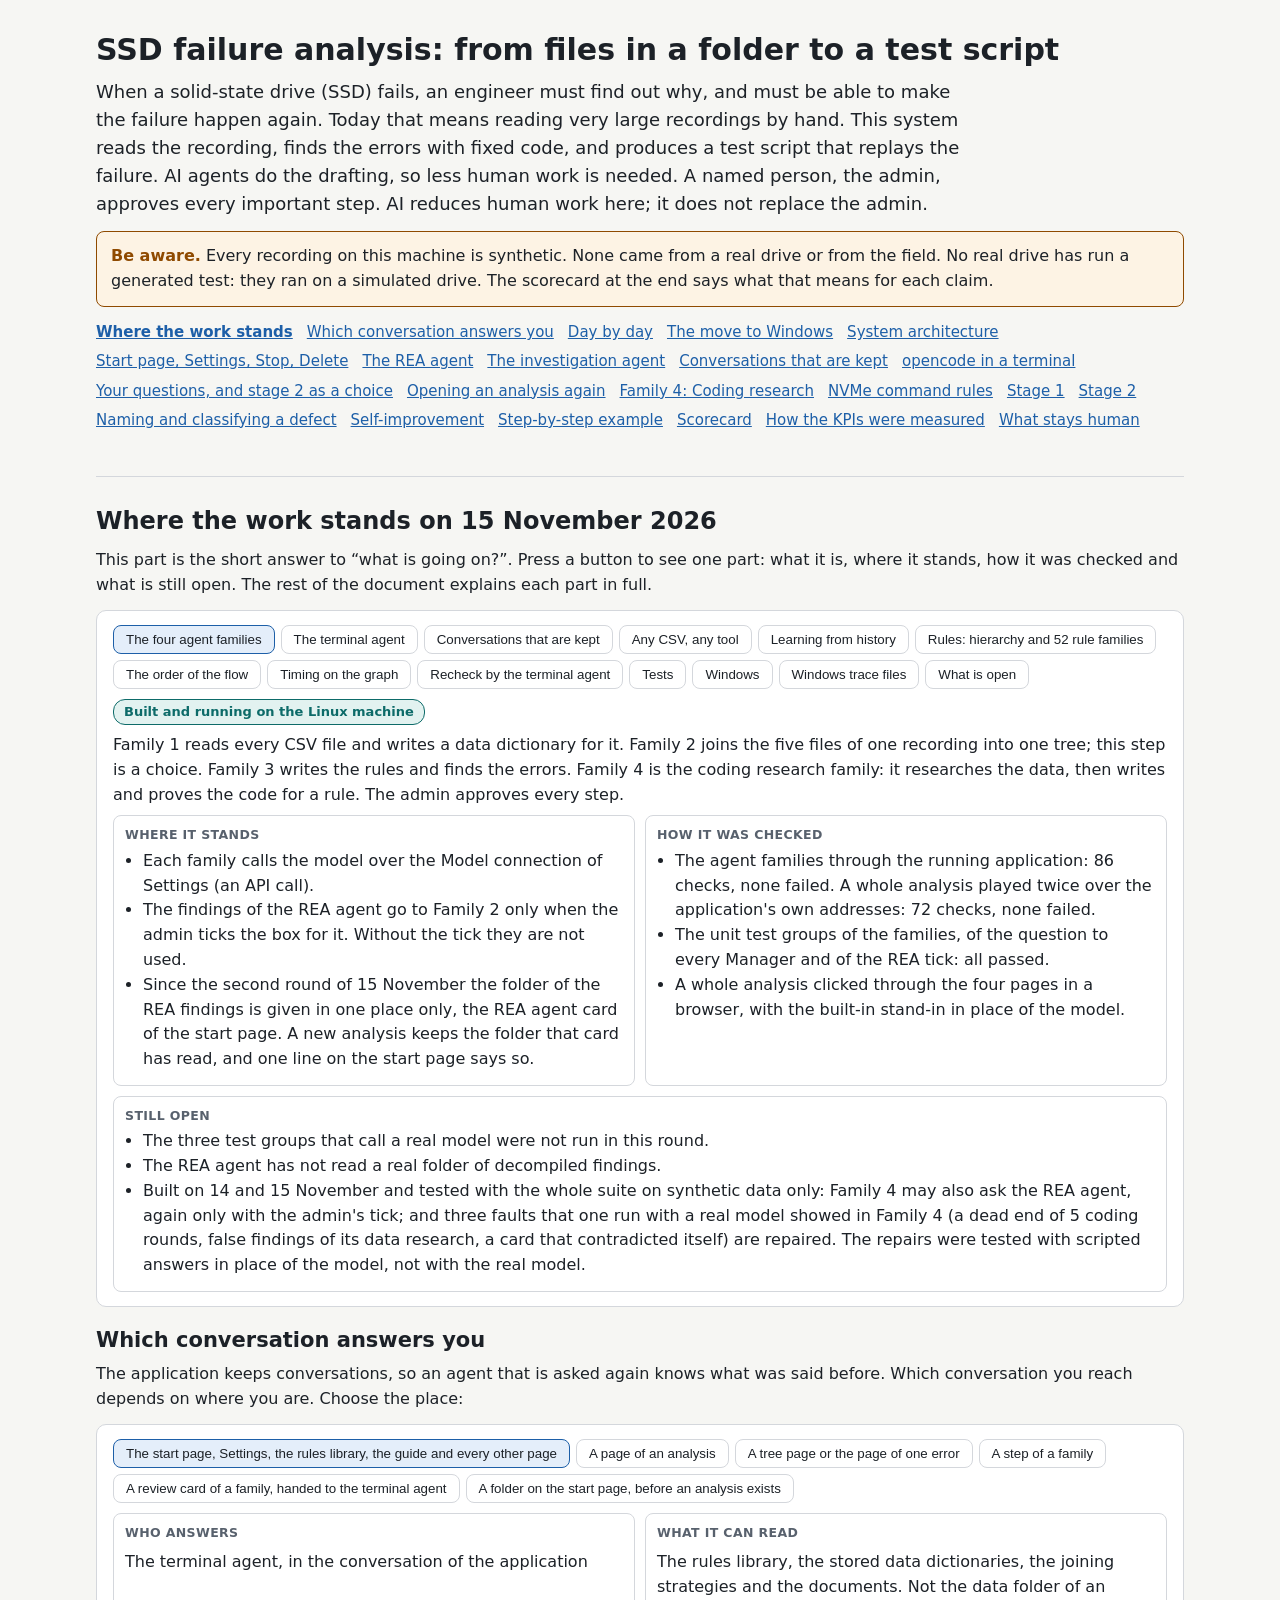
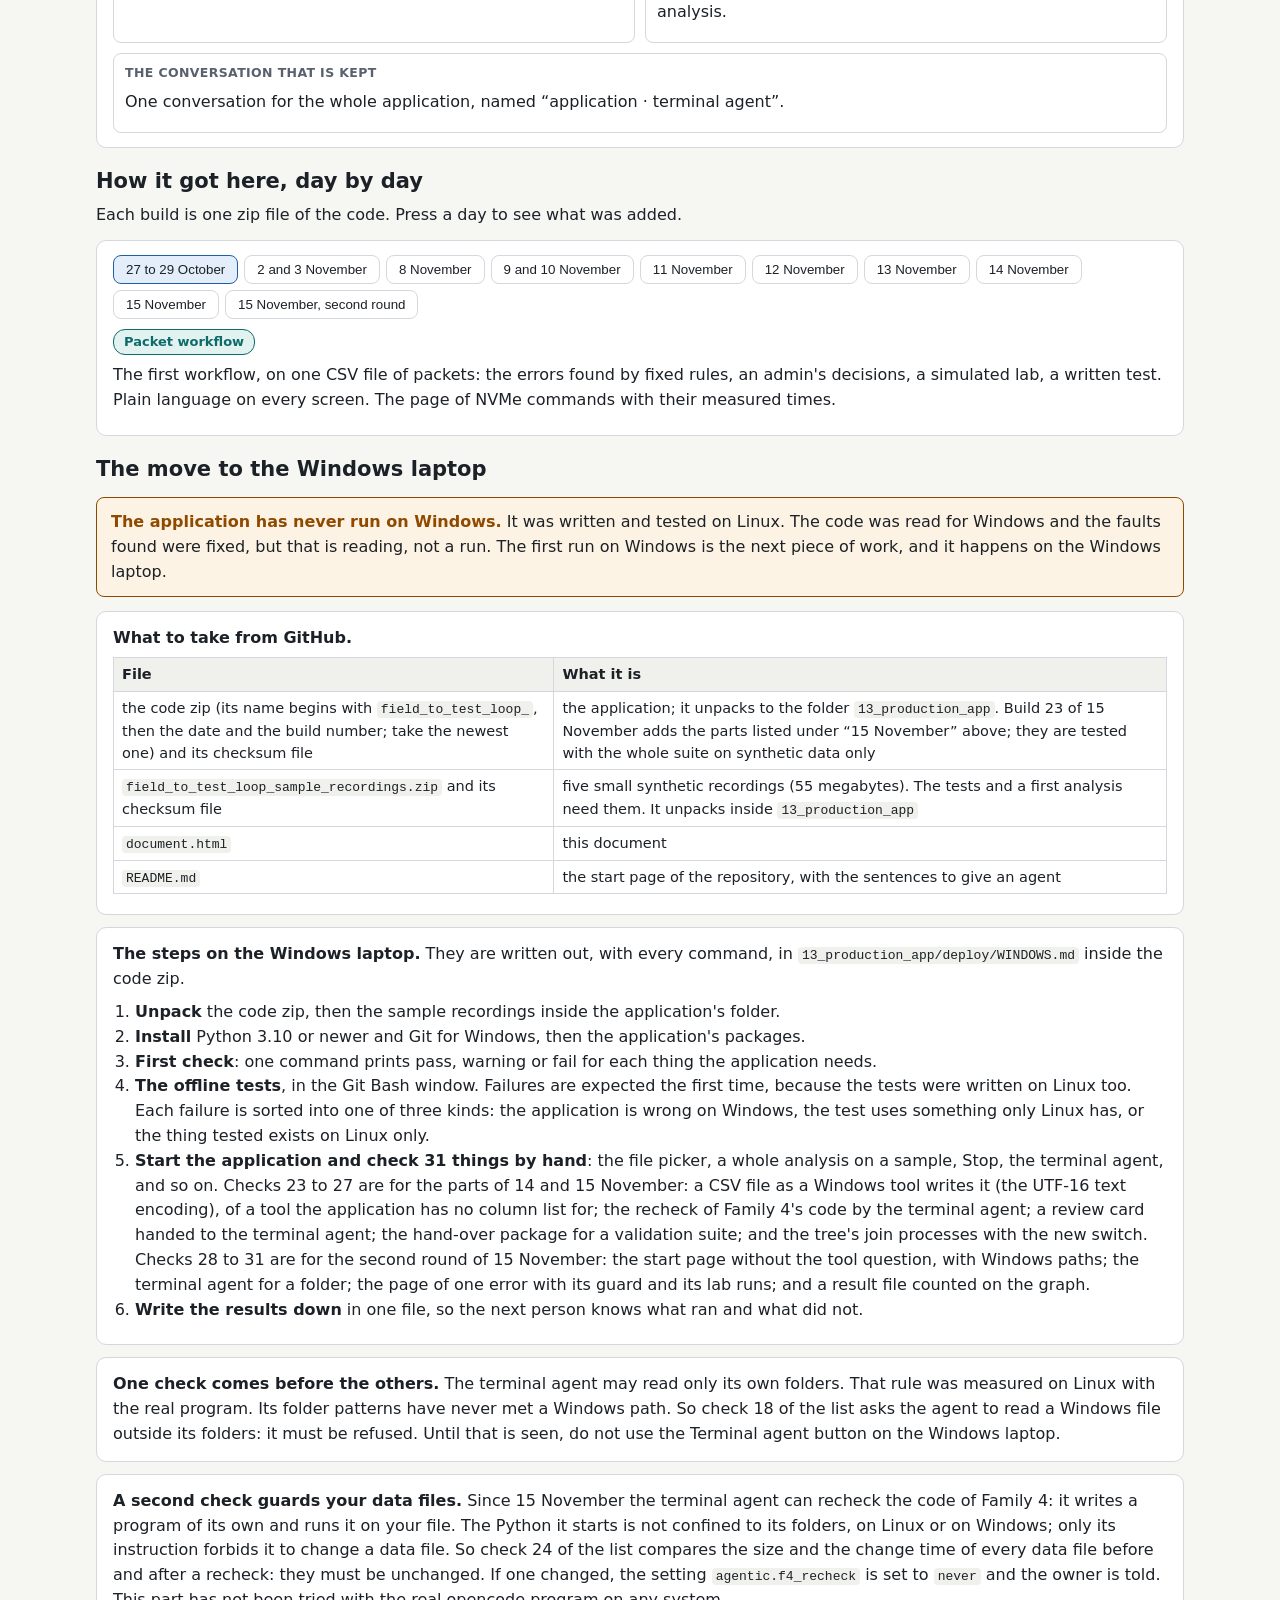
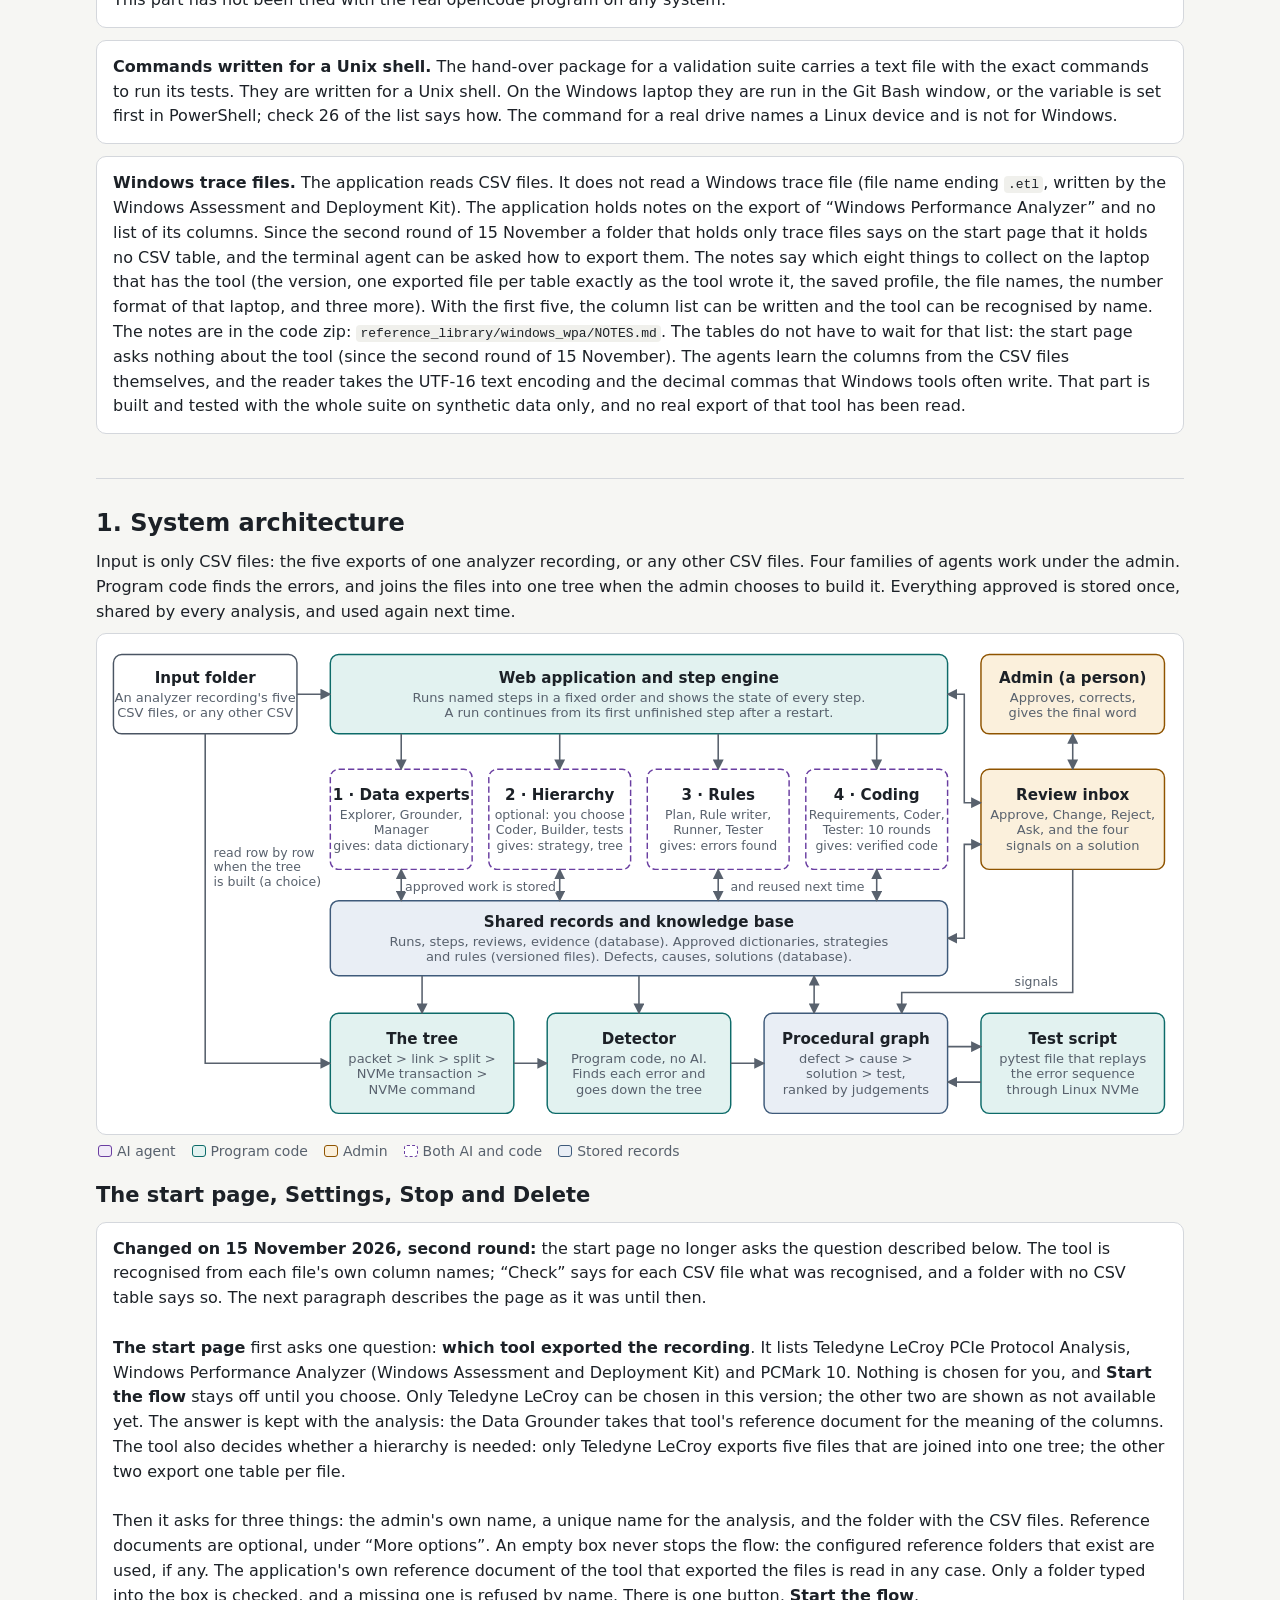
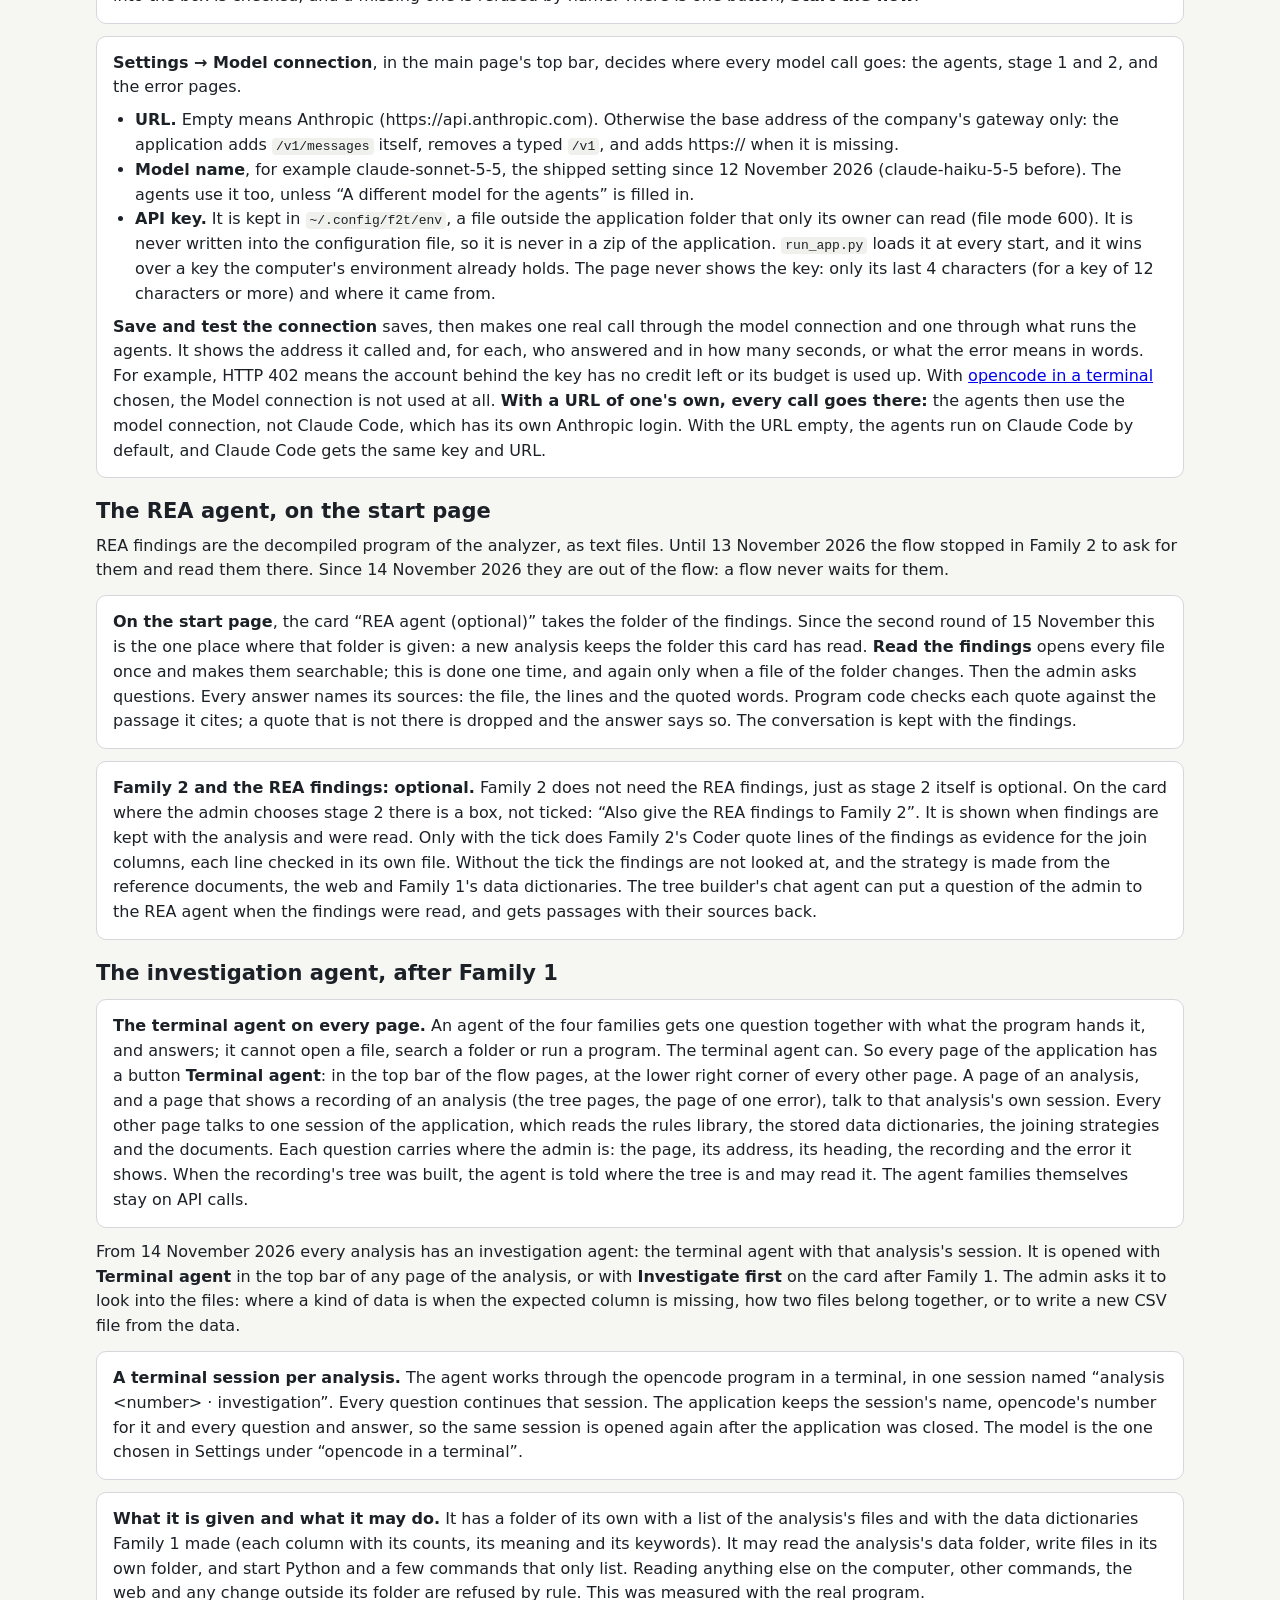
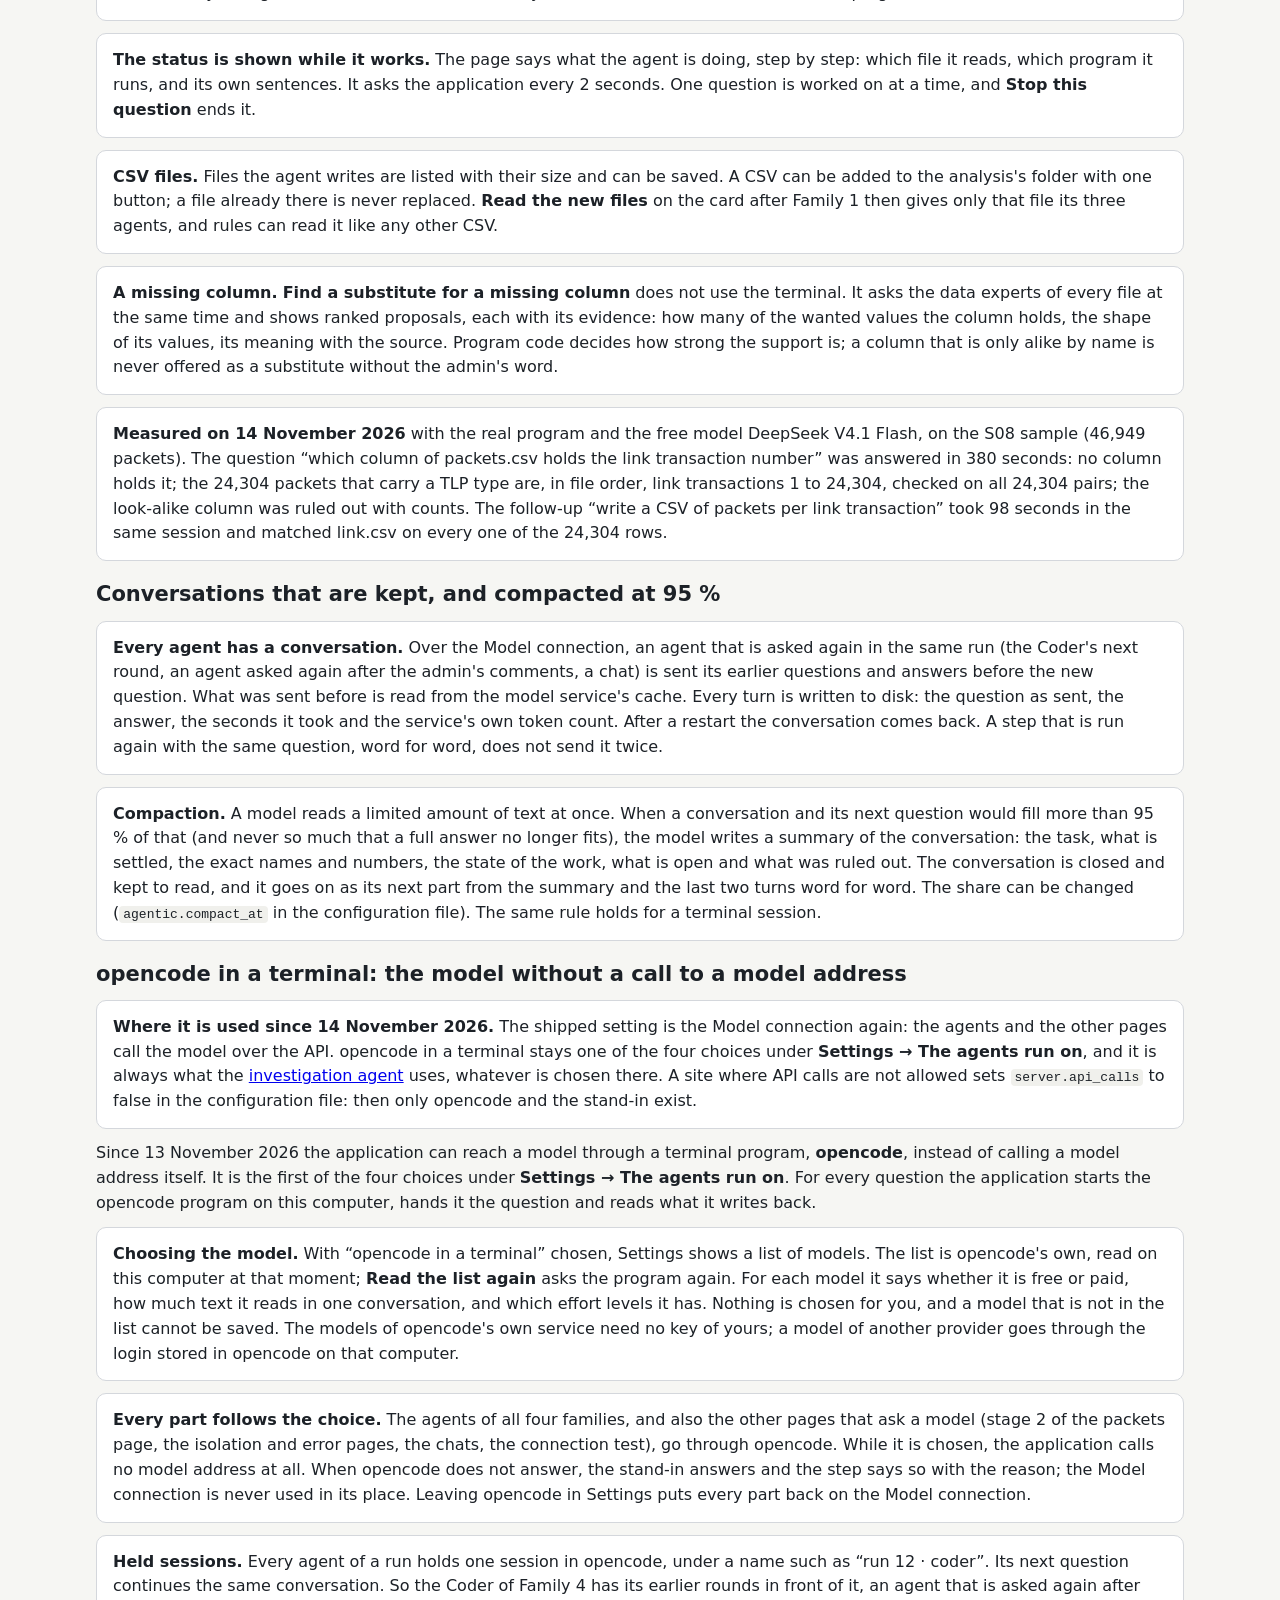
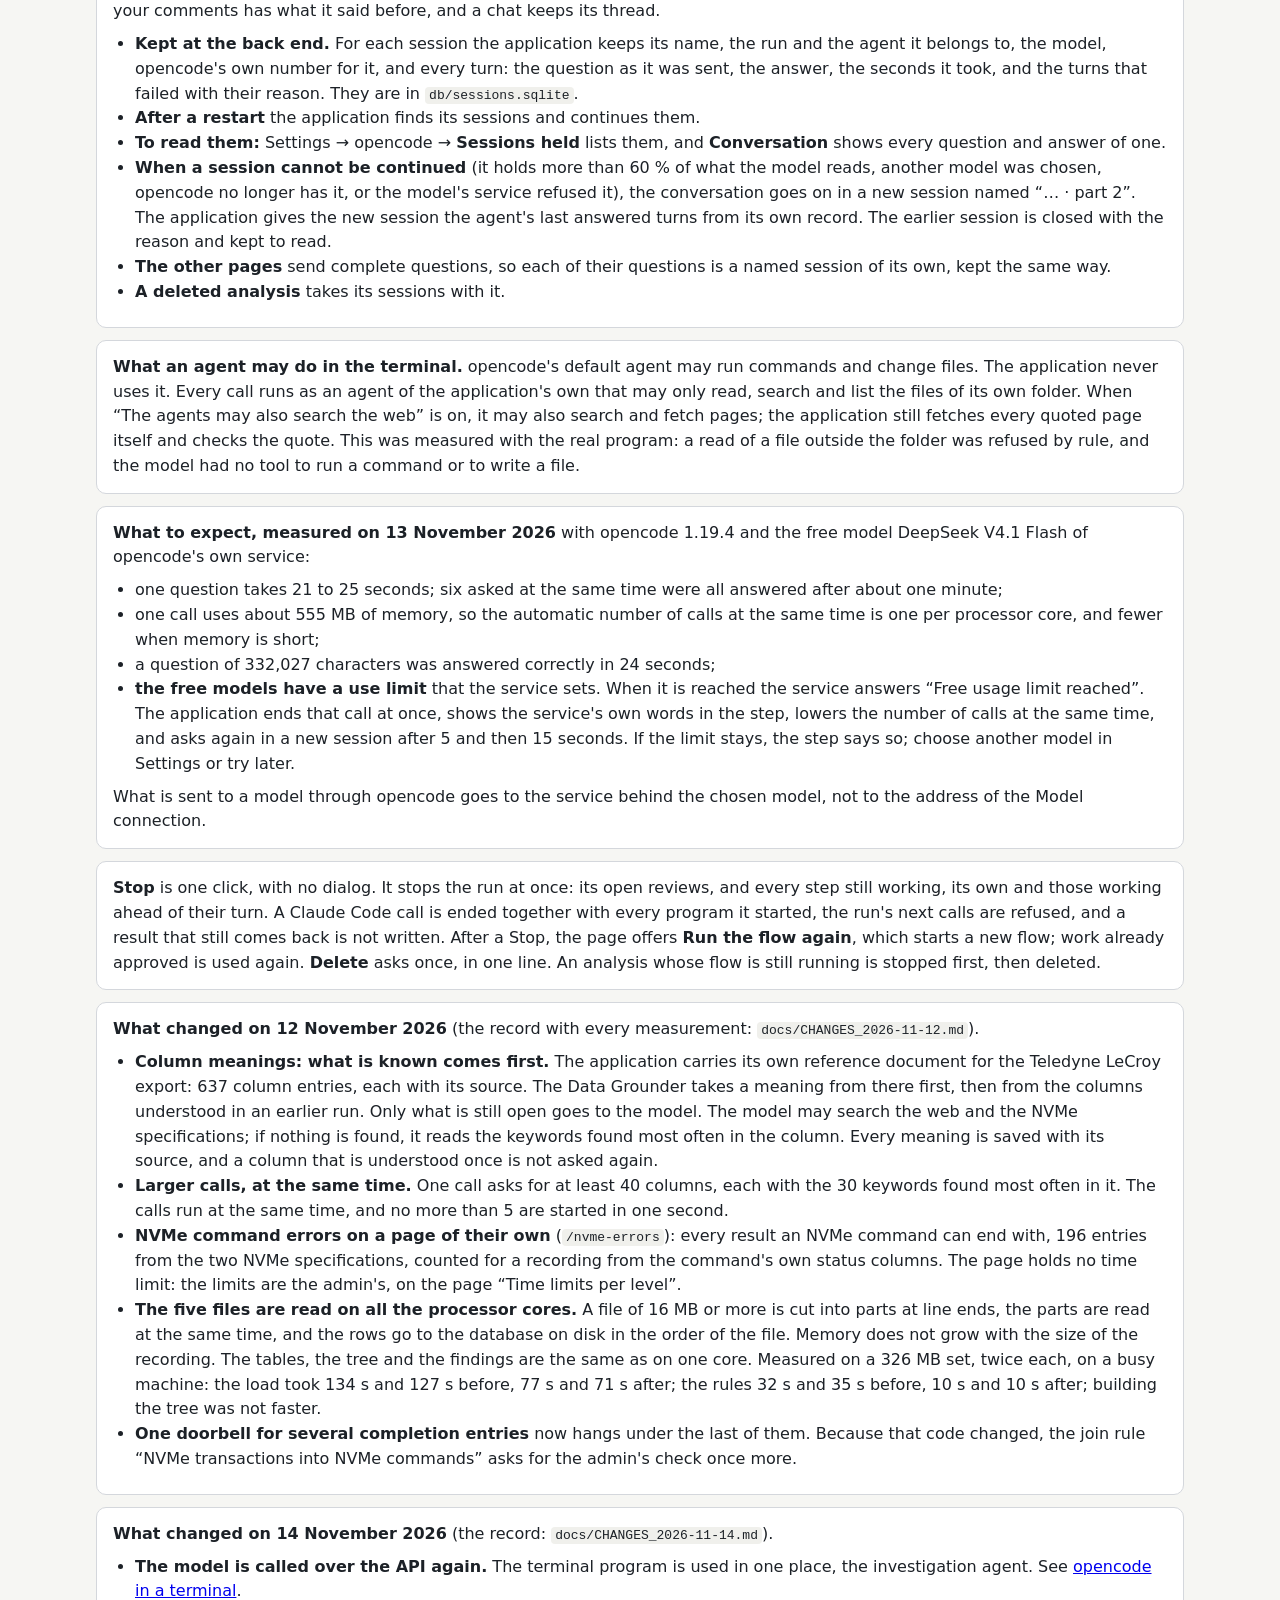
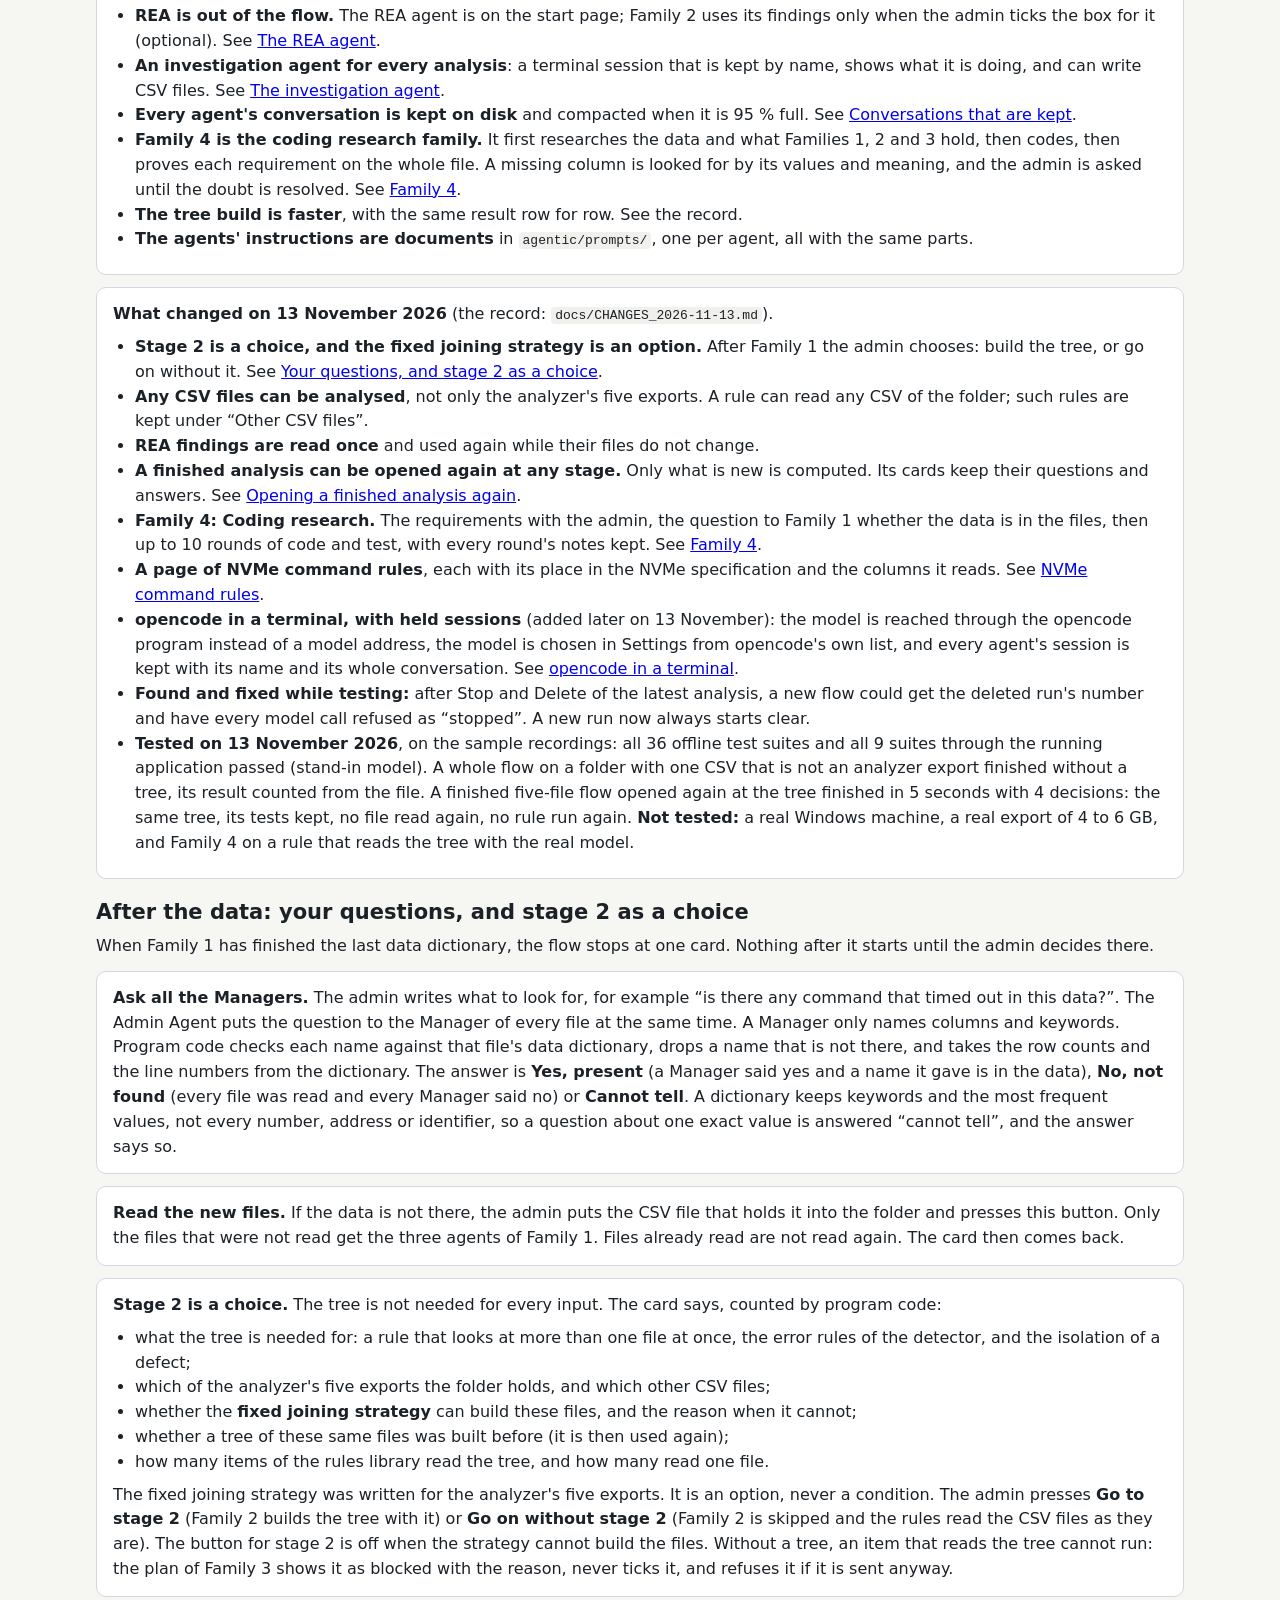
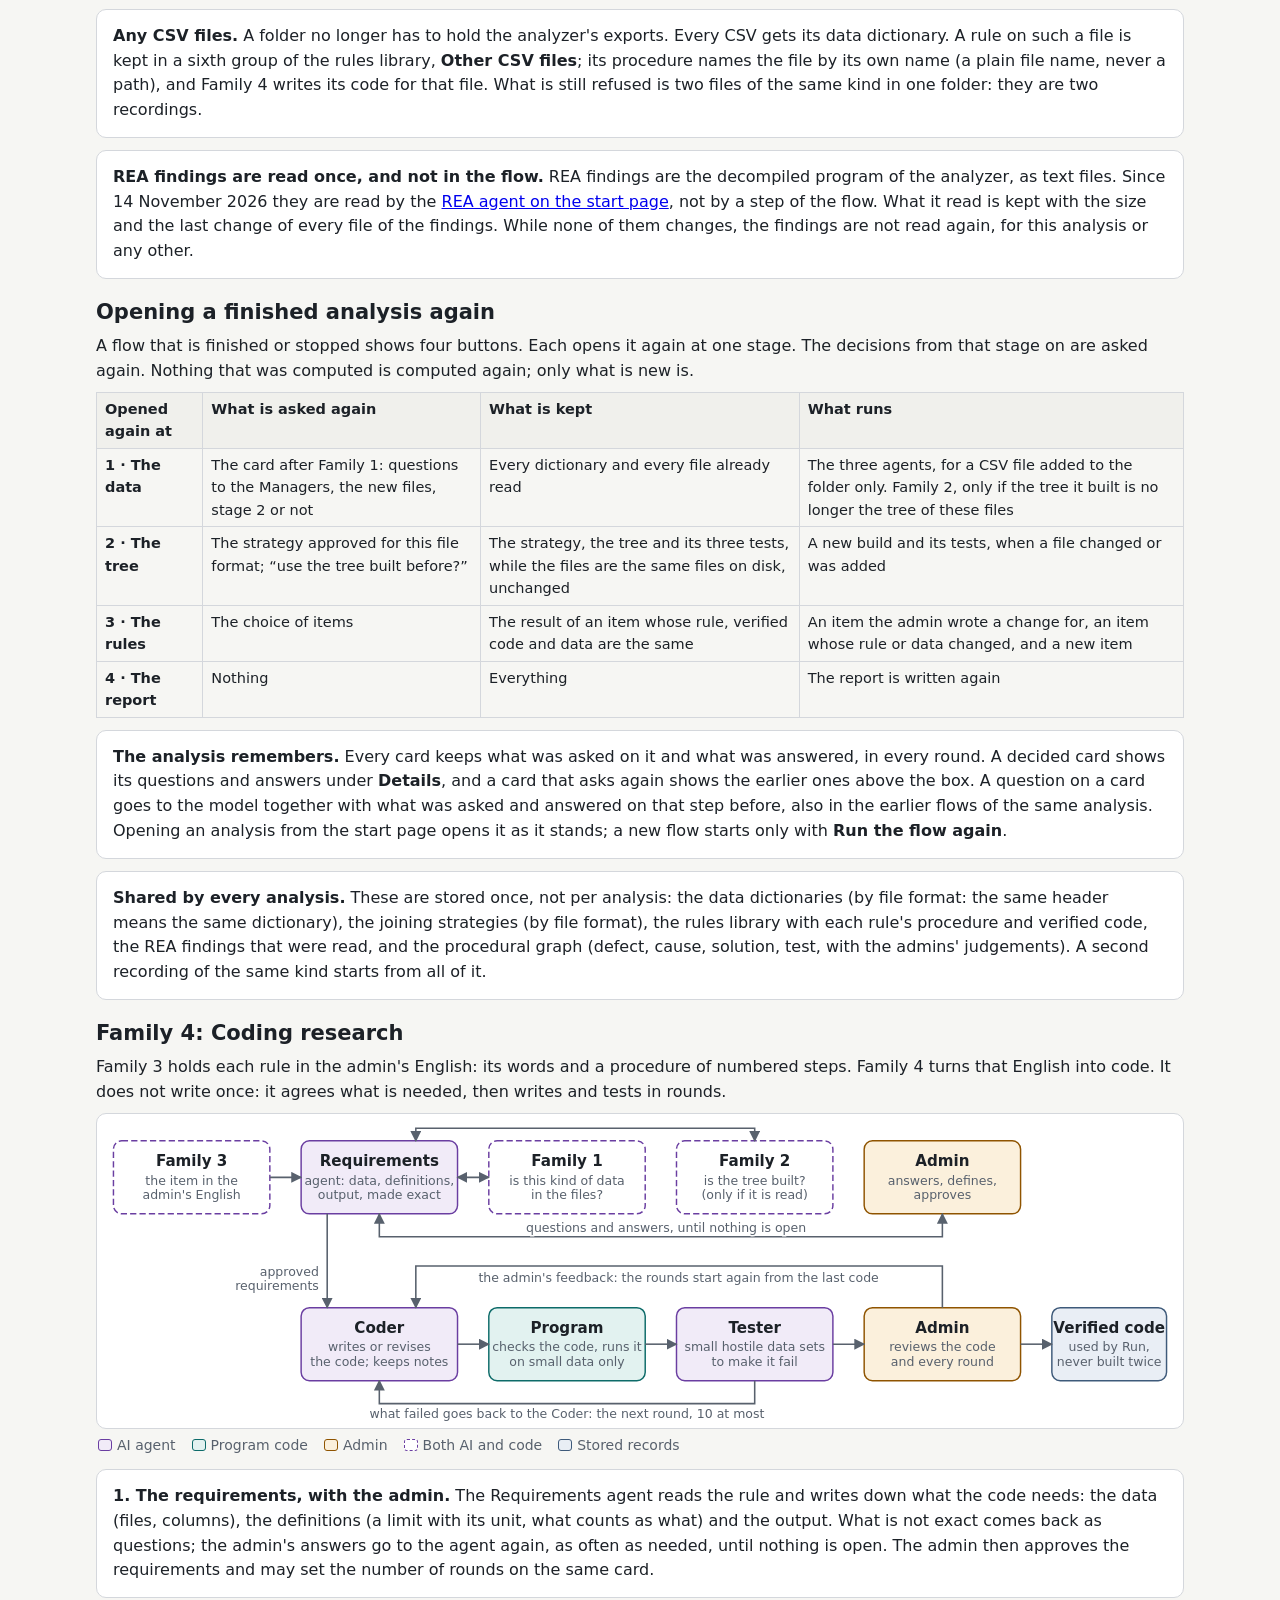
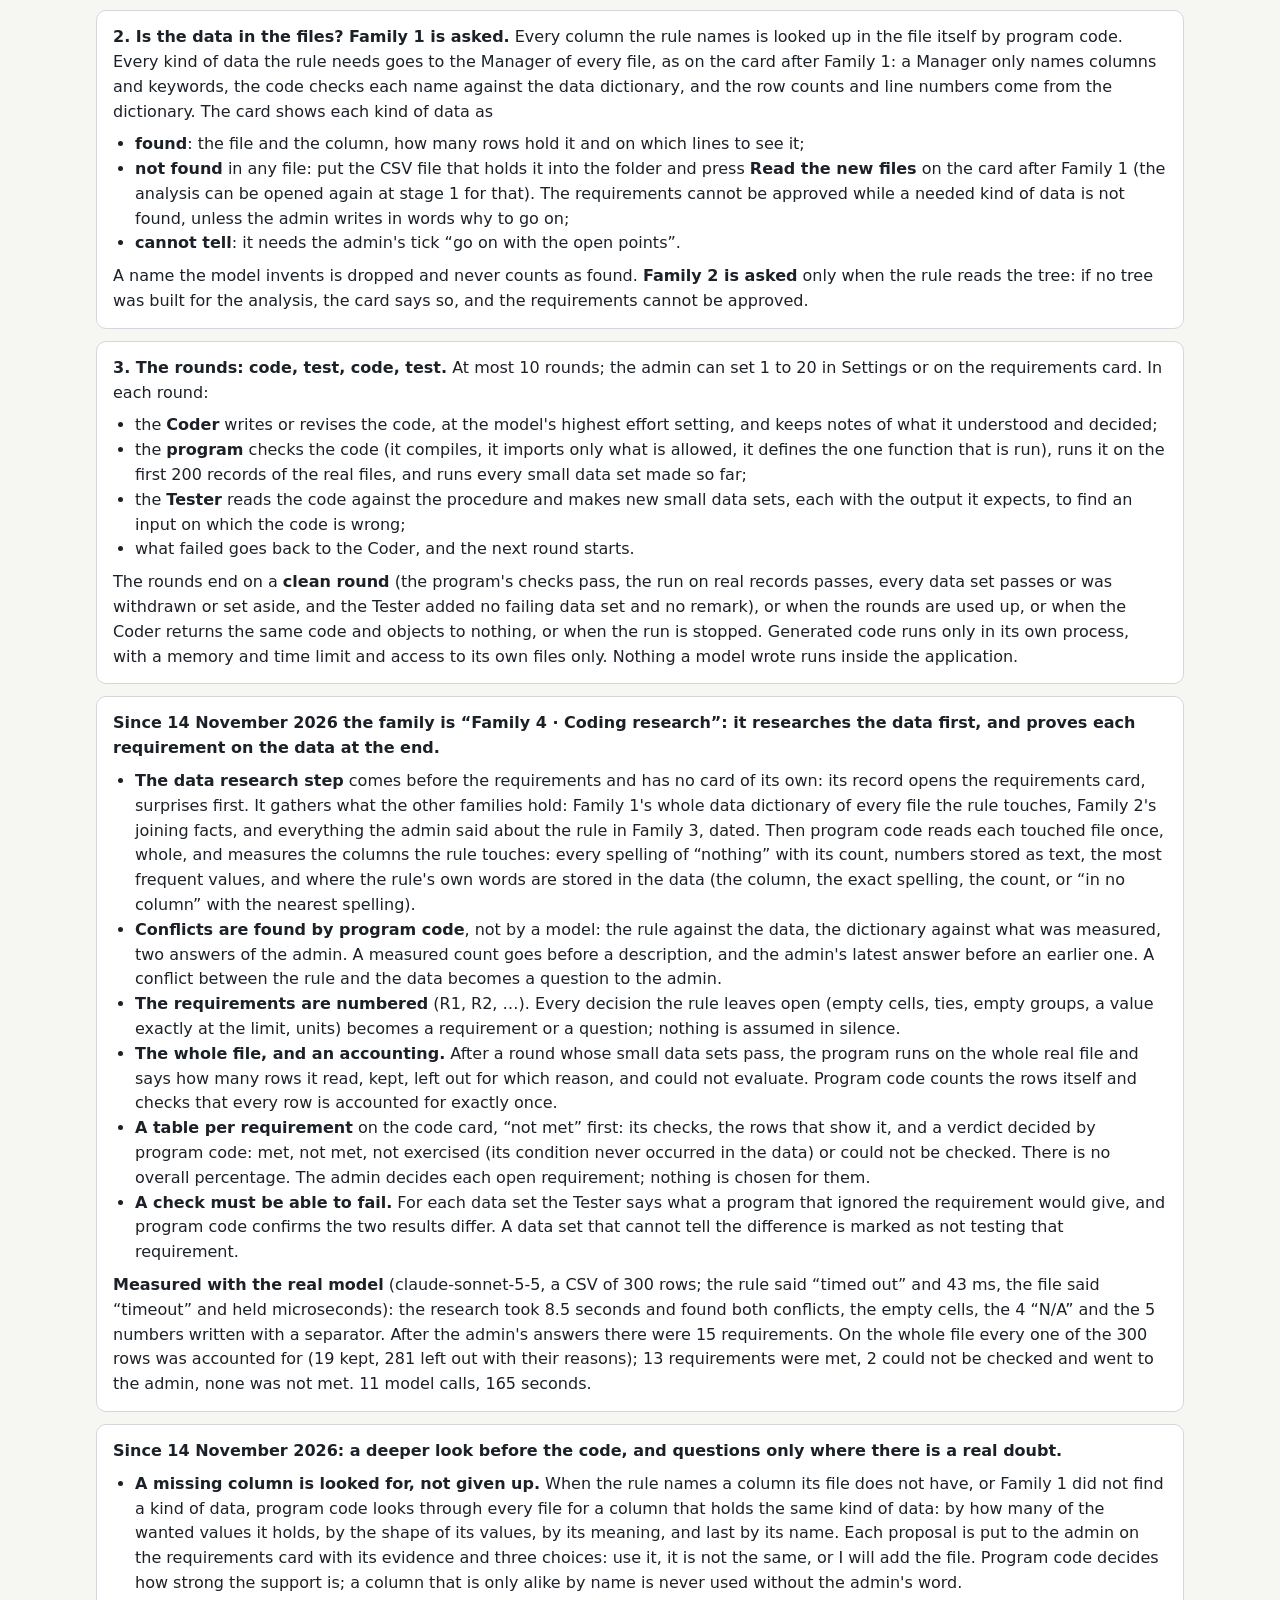
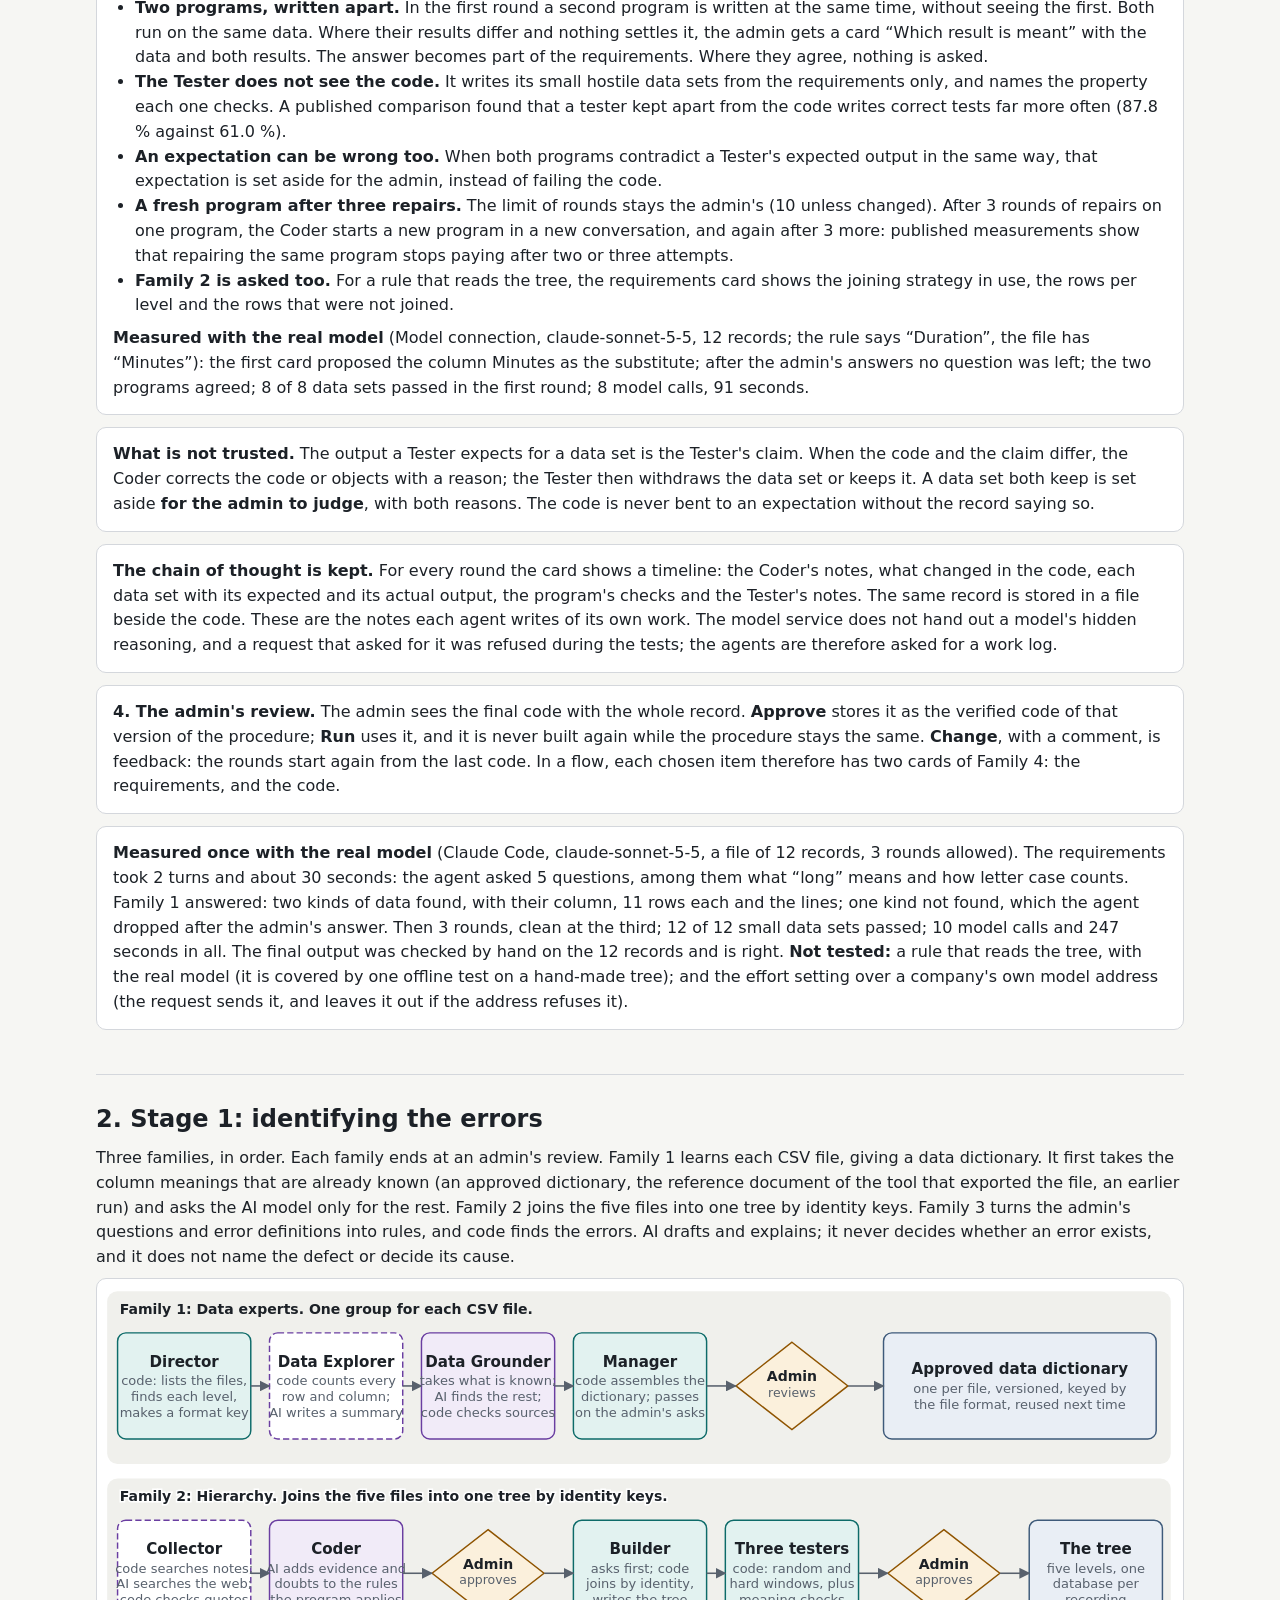
==== document.html @ f4827a70 "Field-to-Test Loop: build 25 code zip, sample recordings, column names and reading pages The applica" ====
<!doctype html>
<html lang="en">
<head>
<meta charset="utf-8">
<meta name="viewport" content="width=device-width, initial-scale=1">
<meta name="color-scheme" content="light dark">
<title>SSD failure analysis: from files to a test script</title>
<style>
:root{--bg:#f6f6f3;--panel:#ffffff;--ink:#1c2127;--muted:#58616d;--line:#d4d7dc;--accent:#1d5fa8;--accent-bg:#e4eefa;--ai:#6a3ea1;--ai-bg:#f1ebf8;--code:#0d6b69;--code-bg:#e2f2f0;--admin:#8f5400;--admin-bg:#fbf0dc;--person:#4a5563;--store:#3e5a7a;--store-bg:#e9eef5;--warn:#8f4a00;--warn-bg:#fdf3e4;--bad:#a12b2b;--ok:#2a7239;--lane:#f0f0ec}
@media (prefers-color-scheme:dark){:root{--bg:#14171b;--panel:#1d2227;--ink:#e8eaed;--muted:#a4adb9;--line:#3a424c;--accent:#7db0ea;--accent-bg:#1e2f44;--ai:#c5a8ea;--ai-bg:#2b2340;--code:#74d3cf;--code-bg:#16302f;--admin:#f0bf70;--admin-bg:#3a2c13;--person:#b7c0cc;--store:#9fb8d6;--store-bg:#22303f;--warn:#f0b878;--warn-bg:#3a2a14;--bad:#f09a9a;--ok:#8fd09c;--lane:#191d22}}
*{box-sizing:border-box}
html{scroll-behavior:smooth}
body{margin:0;background:var(--bg);color:var(--ink);font:16px/1.55 system-ui,-apple-system,"Segoe UI",Roboto,Arial,sans-serif}
.wrap-page{max-width:1120px;margin:0 auto;padding:24px 16px 80px}
h1{font-size:30px;line-height:1.2;margin:8px 0 10px}
h2{font-size:24px;margin:44px 0 8px;border-top:1px solid var(--line);padding-top:26px}
h3{margin:0 0 6px;font-size:21px;line-height:1.3}
p{margin:8px 0}
ul,ol{margin:8px 0;padding-left:22px}
code{font:13px/1.45 ui-monospace,SFMono-Regular,Menlo,Consolas,monospace;background:var(--lane);padding:1px 4px;border-radius:4px;word-break:break-word}
code.wrap{display:block;padding:6px 8px;margin:4px 0}
small{color:var(--muted)}
.lead{font-size:18px;max-width:880px}
nav.toc{display:flex;flex-wrap:wrap;gap:6px 14px;margin:14px 0 4px;font-size:15px}
nav.toc a{color:var(--accent)}
.banner{background:var(--warn-bg);border:1px solid var(--warn);color:var(--ink);border-radius:8px;padding:12px 14px;margin:14px 0}
.banner b:first-child{color:var(--warn)}
.note{background:var(--store-bg);border-left:4px solid var(--store);padding:8px 12px;margin:10px 0;border-radius:0 6px 6px 0}
.note.warn{background:var(--warn-bg);border-left-color:var(--warn)}
.card{background:var(--panel);border:1px solid var(--line);border-radius:10px;padding:14px 16px;margin:12px 0}
.tw{overflow-x:auto;margin:6px 0}
table{border-collapse:collapse;width:100%;font-size:14.5px}
th,td{border:1px solid var(--line);padding:5px 8px;text-align:left;vertical-align:top}
th{background:var(--lane);font-weight:600}
.dwrap{overflow-x:auto;border:1px solid var(--line);border-radius:10px;background:var(--panel);padding:6px}
svg.dia{display:block;width:100%;min-width:720px;height:auto}
svg text{font-family:system-ui,-apple-system,"Segoe UI",Roboto,Arial,sans-serif}
.t{fill:var(--ink);font-size:14.5px;font-weight:650}
.t.sm{font-size:13.5px}
.s{fill:var(--muted);font-size:12.5px}
.s.xs{font-size:12px}
.bx rect,.bx polygon{fill:var(--panel);stroke:var(--line);stroke-width:1.4}
.bx.ai rect{fill:var(--ai-bg);stroke:var(--ai)}
.bx.code rect{fill:var(--code-bg);stroke:var(--code)}
.bx.admin rect,.bx.admin polygon{fill:var(--admin-bg);stroke:var(--admin)}
.bx.mix rect{fill:var(--panel);stroke:var(--ai);stroke-dasharray:6 3}
.bx.store rect{fill:var(--store-bg);stroke:var(--store)}
.bx.person rect{fill:var(--panel);stroke:var(--person)}
.lane rect{fill:var(--lane);stroke:none}
.lbl{paint-order:stroke;stroke:var(--panel);stroke-width:3px}
.lane+.lbl{stroke:var(--lane)}
.ar{fill:none;stroke:var(--muted);stroke-width:1.5}
.mk{fill:var(--muted)}.mkon{fill:var(--accent)}
.st-w rect{fill:var(--panel);stroke:var(--muted)}.st-r rect{fill:var(--accent-bg);stroke:var(--accent)}.st-n rect{fill:var(--admin-bg);stroke:var(--admin)}.st-a rect{fill:var(--code-bg);stroke:var(--code)}
.st-d rect,.st-s rect{fill:var(--panel);stroke:var(--line)}.st-f rect,.st-x rect{fill:var(--panel);stroke:var(--bad)}
.legend{display:flex;flex-wrap:wrap;gap:6px 16px;font-size:14px;margin:6px 2px 0;color:var(--muted)}
.key{display:inline-block;width:14px;height:12px;border-radius:3px;border:1.5px solid;vertical-align:-1px;margin-right:5px}
.k-ai{background:var(--ai-bg);border-color:var(--ai)}.k-code{background:var(--code-bg);border-color:var(--code)}.k-admin{background:var(--admin-bg);border-color:var(--admin)}.k-mix{background:var(--panel);border-color:var(--ai);border-style:dashed}.k-store{background:var(--store-bg);border-color:var(--store)}
#diagram .dia .bx.on rect,#diagram .dia .bx.on polygon{stroke:var(--accent);stroke-width:3.2}
#diagram .dia .bx.off{opacity:.34}
#diagram .dia .ar.off{opacity:.2}
#diagram .dia .ar.on{stroke:var(--accent);stroke-width:2.8;stroke-dasharray:9 7;animation:flow 1.1s linear infinite}
#diagram .dia .lbl.off{opacity:.3}
@keyframes flow{to{stroke-dashoffset:-32}}
.walkgrid{display:grid;grid-template-columns:262px minmax(0,1fr);gap:16px;align-items:start}
.steps{position:sticky;top:8px;max-height:calc(100vh - 18px);overflow:auto;background:var(--panel);border:1px solid var(--line);border-radius:10px;padding:8px}
.steps h4{margin:10px 6px 3px;font-size:12.5px;text-transform:uppercase;letter-spacing:.03em;color:var(--muted)}
.steps ol{list-style:none;margin:0;padding:0}
.steps button{display:block;width:100%;text-align:left;background:none;border:0;color:var(--ink);font:13.5px/1.3 inherit;padding:5px 7px;border-radius:6px;cursor:pointer}
.steps button:hover{background:var(--lane)}
.steps button.cur{background:var(--accent-bg);color:var(--ink);font-weight:650}
.steps button .n{color:var(--muted);display:inline-block;min-width:24px}
.ctl{position:sticky;top:0;z-index:5;background:var(--bg);padding:8px 0 6px;display:flex;flex-wrap:wrap;align-items:center;gap:10px}
.ctl .bar{flex:1 1 150px;height:9px;background:var(--line);border-radius:5px;overflow:hidden;min-width:100px}
.ctl .bar i{display:block;height:100%;background:var(--accent);width:0;transition:width .2s}
.ctl .pos{font-size:14.5px;color:var(--muted);white-space:nowrap}
button.nav{background:var(--panel);border:1.5px solid var(--accent);color:var(--accent);border-radius:8px;padding:8px 18px;font:600 16px inherit;cursor:pointer}
button.nav.pri{background:var(--accent);color:var(--bg)}
button.nav:disabled{opacity:.35;cursor:default}
.badges{display:flex;flex-wrap:wrap;gap:6px;margin:8px 0}
.bdg{display:inline-flex;align-items:center;font-size:13px;font-weight:600;border-radius:12px;padding:2px 10px;border:1.5px solid}
.bdg.ai{background:var(--ai-bg);color:var(--ai);border-color:var(--ai)}
.bdg.code{background:var(--code-bg);color:var(--code);border-color:var(--code)}
.bdg.admin{background:var(--admin-bg);color:var(--admin);border-color:var(--admin)}
.bdg.st{background:var(--panel);color:var(--ink);border-color:var(--line)}
.bdg.st.needs_review{background:var(--admin-bg);border-color:var(--admin);color:var(--admin)}
.bdg.st.approved,.bdg.st.done{background:var(--code-bg);border-color:var(--code);color:var(--code)}
.bdg.st.waiting{border-color:var(--muted)}
.bdg.st.running{background:var(--accent-bg);border-color:var(--accent);color:var(--accent)}
.bdg.pv{background:none;border:1px dashed var(--muted);color:var(--muted);font-weight:500}
.bdg.pv.real{border-style:solid;border-color:var(--ok);color:var(--ok)}
.wn{font-size:13px;color:var(--muted)}
.io{display:grid;grid-template-columns:minmax(0,1fr) minmax(0,2fr);gap:10px;margin:10px 0}
.io>div{background:var(--panel);border:1px solid var(--line);border-radius:8px;padding:9px 11px;min-width:0}
.io h5{margin:0 0 4px;font-size:12.5px;text-transform:uppercase;letter-spacing:.03em;color:var(--muted)}
.gatebox{background:var(--admin-bg);border:1px solid var(--admin);border-radius:8px;padding:9px 11px;margin:10px 0}
.gatebox b{color:var(--admin)}
.gatebox.nowait{background:var(--panel);border-color:var(--line);color:var(--muted)}
.chip{display:inline-block;border:1px solid var(--admin);border-radius:6px;padding:1px 9px;margin:3px 5px 0 0;font-size:13.5px;background:var(--panel)}
.chip.sel{background:var(--admin);color:var(--bg);font-weight:650}
.quote{display:block;border-left:3px solid var(--line);padding:2px 0 2px 10px;margin:5px 0;color:var(--ink)}
.calc{font:14px/1.6 ui-monospace,SFMono-Regular,Menlo,Consolas,monospace;background:var(--lane);border-radius:6px;padding:7px 10px}
pre.code{font:12.5px/1.45 ui-monospace,SFMono-Regular,Menlo,Consolas,monospace;background:var(--lane);border-radius:6px;padding:8px 10px;overflow-x:auto;white-space:pre-wrap;word-break:break-word;margin:6px 0}
.back{margin:10px 0;border:1px solid var(--line);border-radius:8px;overflow:hidden;background:var(--panel)}
.back h5{margin:0;padding:6px 11px;background:var(--lane);font-size:13px}
.back .tw{margin:0}.back table{border:0}.back th{display:none}.back td{border-width:1px 0 0}
.mg{margin:10px 0}
.mg .dwrap{padding:4px}
svg.mini{display:block;width:100%;min-width:640px;height:auto}
.mg .n{fill:var(--panel);stroke:var(--line);stroke-width:1.4}
.mg .n.chg{stroke:var(--accent);stroke-width:3;fill:var(--accent-bg)}
.mg .n.sup{stroke-dasharray:5 4;opacity:.75}
.mg .e{stroke:var(--muted);stroke-width:1.5;fill:none}
.mg .e.chg{stroke:var(--accent);stroke-width:3}
.mgcap{font-size:13px;color:var(--muted);margin:3px 2px}
details.glos{margin-top:14px}
details.glos summary{cursor:pointer;color:var(--accent)}
.io.widec{grid-template-columns:minmax(0,1fr)}
@media (max-width:900px){.walkgrid{grid-template-columns:minmax(0,1fr)}.steps{position:static;max-height:230px}.io{grid-template-columns:1fr}h1{font-size:26px}h2{font-size:22px}}
@media (prefers-reduced-motion:reduce){html{scroll-behavior:auto}#diagram .dia .ar.on{animation:none}.ctl .bar i{transition:none}}

</style>
</head>
<body>
<div class="wrap-page">
<h1>SSD failure analysis: from files in a folder to a test script</h1>
<p class="lead">When a solid-state drive (SSD) fails, an engineer must find out why, and must be able to make the failure happen again. Today that means reading very large recordings by hand. This system reads the recording, finds the errors with fixed code, and produces a test script that replays the failure. AI agents do the drafting, so less human work is needed. A named person, the admin, approves every important step. AI reduces human work here; it does not replace the admin.</p>
<div class="banner"><b>Be aware.</b> Every recording on this machine is synthetic. None came from a real drive or from the field. No real drive has run a generated test: they ran on a simulated drive. The scorecard at the end says what that means for each claim.</div>
<nav class="toc"><a href="#now"><b>Where the work stands</b></a><a href="#sessions">Which conversation answers you</a><a href="#days">Day by day</a><a href="#move">The move to Windows</a><a href="#arch">System architecture</a><a href="#settings">Start page, Settings, Stop, Delete</a><a href="#rea">The REA agent</a><a href="#investigate">The investigation agent</a><a href="#kept">Conversations that are kept</a><a href="#terminal">opencode in a terminal</a><a href="#choice">Your questions, and stage 2 as a choice</a><a href="#again">Opening an analysis again</a><a href="#f4">Family 4: Coding research</a><a href="#nvmerules">NVMe command rules</a><a href="#s1">Stage 1</a><a href="#s2">Stage 2</a><a href="#naming">Naming and classifying a defect</a><a href="#loop">Self-improvement</a><a href="#walk">Step-by-step example</a><a href="#score">Scorecard</a><a href="#kpihow">How the KPIs were measured</a><a href="#human">What stays human</a></nav>

<h2 id="now">Where the work stands on 15 November 2026</h2>
<p>This part is the short answer to &ldquo;what is going on?&rdquo;. Press a button to see one part: what it is, where it stands, how it was checked and what is still open. The rest of the document explains each part in full.</p>
<div class="card">
<div class="tabs" id="nowtabs" role="tablist" aria-label="Parts of the work"></div>
<div id="nowpanel" aria-live="polite"></div>
</div>

<h3 id="sessions" style="margin-top:20px">Which conversation answers you</h3>
<p>The application keeps conversations, so an agent that is asked again knows what was said before. Which conversation you reach depends on where you are. Choose the place:</p>
<div class="card">
<div class="tabs" id="sestabs" role="tablist" aria-label="Where you are in the application"></div>
<div id="sespanel" aria-live="polite"></div>
</div>

<h3 id="days" style="margin-top:20px">How it got here, day by day</h3>
<p>Each build is one zip file of the code. Press a day to see what was added.</p>
<div class="card">
<div class="tabs" id="daytabs" role="tablist" aria-label="Days of the work"></div>
<div id="daypanel" aria-live="polite"></div>
</div>

<h3 id="move" style="margin-top:20px">The move to the Windows laptop</h3>
<div class="banner"><b>The application has never run on Windows.</b> It was written and tested on Linux. The code was read for Windows and the faults found were fixed, but that is reading, not a run. The first run on Windows is the next piece of work, and it happens on the Windows laptop.</div>
<div class="card"><b>What to take from GitHub.</b>
<div class="tw"><table><tr><th>File</th><th>What it is</th></tr>
<tr><td>the code zip (its name begins with <code>field_to_test_loop_</code>, then the date and the build number; take the newest one) and its checksum file</td><td>the application; it unpacks to the folder <code>13_production_app</code>. Build 23 of 15 November adds the parts listed under &ldquo;15 November&rdquo; above; they are tested with the whole suite on synthetic data only</td></tr>
<tr><td><code>field_to_test_loop_sample_recordings.zip</code> and its checksum file</td><td>five small synthetic recordings (55 megabytes). The tests and a first analysis need them. It unpacks inside <code>13_production_app</code></td></tr>
<tr><td><code>document.html</code></td><td>this document</td></tr>
<tr><td><code>README.md</code></td><td>the start page of the repository, with the sentences to give an agent</td></tr></table></div></div>
<div class="card"><b>The steps on the Windows laptop.</b> They are written out, with every command, in <code>13_production_app/deploy/WINDOWS.md</code> inside the code zip.
<ol>
<li><b>Unpack</b> the code zip, then the sample recordings inside the application's folder.</li>
<li><b>Install</b> Python 3.10 or newer and Git for Windows, then the application's packages.</li>
<li><b>First check</b>: one command prints pass, warning or fail for each thing the application needs.</li>
<li><b>The offline tests</b>, in the Git Bash window. Failures are expected the first time, because the tests were written on Linux too. Each failure is sorted into one of three kinds: the application is wrong on Windows, the test uses something only Linux has, or the thing tested exists on Linux only.</li>
<li><b>Start the application and check 31 things by hand</b>: the file picker, a whole analysis on a sample, Stop, the terminal agent, and so on. Checks 23 to 27 are for the parts of 14 and 15 November: a CSV file as a Windows tool writes it (the UTF-16 text encoding), of a tool the application has no column list for; the recheck of Family 4's code by the terminal agent; a review card handed to the terminal agent; the hand-over package for a validation suite; and the tree's join processes with the new switch. Checks 28 to 31 are for the second round of 15 November: the start page without the tool question, with Windows paths; the terminal agent for a folder; the page of one error with its guard and its lab runs; and a result file counted on the graph.</li>
<li><b>Write the results down</b> in one file, so the next person knows what ran and what did not.</li>
</ol></div>
<div class="card"><b>One check comes before the others.</b> The terminal agent may read only its own folders. That rule was measured on Linux with the real program. Its folder patterns have never met a Windows path. So check 18 of the list asks the agent to read a Windows file outside its folders: it must be refused. Until that is seen, do not use the Terminal agent button on the Windows laptop.</div>
<div class="card"><b>A second check guards your data files.</b> Since 15 November the terminal agent can recheck the code of Family 4: it writes a program of its own and runs it on your file. The Python it starts is not confined to its folders, on Linux or on Windows; only its instruction forbids it to change a data file. So check 24 of the list compares the size and the change time of every data file before and after a recheck: they must be unchanged. If one changed, the setting <code>agentic.f4_recheck</code> is set to <code>never</code> and the owner is told. This part has not been tried with the real opencode program on any system.</div>
<div class="card"><b>Commands written for a Unix shell.</b> The hand-over package for a validation suite carries a text file with the exact commands to run its tests. They are written for a Unix shell. On the Windows laptop they are run in the Git Bash window, or the variable is set first in PowerShell; check 26 of the list says how. The command for a real drive names a Linux device and is not for Windows.</div>
<div class="card"><b>Windows trace files.</b> The application reads CSV files. It does not read a Windows trace file (file name ending <code>.etl</code>, written by the Windows Assessment and Deployment Kit). The application holds notes on the export of &ldquo;Windows Performance Analyzer&rdquo; and no list of its columns. Since the second round of 15 November a folder that holds only trace files says on the start page that it holds no CSV table, and the terminal agent can be asked how to export them. The notes say which eight things to collect on the laptop that has the tool (the version, one exported file per table exactly as the tool wrote it, the saved profile, the file names, the number format of that laptop, and three more). With the first five, the column list can be written and the tool can be recognised by name. The notes are in the code zip: <code>reference_library/windows_wpa/NOTES.md</code>. The tables do not have to wait for that list: the start page asks nothing about the tool (since the second round of 15 November). The agents learn the columns from the CSV files themselves, and the reader takes the UTF-16 text encoding and the decimal commas that Windows tools often write. That part is built and tested with the whole suite on synthetic data only, and no real export of that tool has been read.</div>

<style>
.tabs{display:flex;flex-wrap:wrap;gap:6px;margin:0 0 10px}
.tabs button{background:var(--panel);border:1.5px solid var(--line);color:var(--ink);border-radius:8px;padding:6px 12px;font:600 14.5px inherit;cursor:pointer}
.tabs button:hover{border-color:var(--accent)}
.tabs button.cur{background:var(--accent-bg);border-color:var(--accent)}
.tabs button:focus-visible{outline:2px solid var(--accent);outline-offset:2px}
.now4{display:grid;grid-template-columns:repeat(2,minmax(0,1fr));gap:10px}
.now4>div{border:1px solid var(--line);border-radius:8px;padding:9px 11px;min-width:0}
.now4 h5{margin:0 0 4px;font-size:12.5px;text-transform:uppercase;letter-spacing:.03em;color:var(--muted)}
.now4 ul{margin:4px 0;padding-left:18px}
.stt{display:inline-block;font-size:13px;font-weight:600;border-radius:12px;padding:2px 10px;border:1.5px solid;margin:0 0 8px}
.stt.ok{background:var(--code-bg);color:var(--code);border-color:var(--code)}
.stt.part{background:var(--admin-bg);color:var(--admin);border-color:var(--admin)}
.stt.no{background:var(--panel);color:var(--bad);border-color:var(--bad)}
@media (max-width:900px){.now4{grid-template-columns:minmax(0,1fr)}}
</style>
<script>
(function(){
const PARTS=[
 {t:"The four agent families",s:["ok","Built and running on the Linux machine"],
  what:"Family 1 reads every CSV file and writes a data dictionary for it. Family 2 joins the five files of one recording into one tree; this step is a choice. Family 3 writes the rules and finds the errors. Family 4 is the coding research family: it researches the data, then writes and proves the code for a rule. The admin approves every step.",
  where:["Each family calls the model over the Model connection of Settings (an API call).","The findings of the REA agent go to Family 2 only when the admin ticks the box for it. Without the tick they are not used.","Since the second round of 15 November the folder of the REA findings is given in one place only, the REA agent card of the start page. A new analysis keeps the folder that card has read, and one line on the start page says so."],
  how:["The agent families through the running application: 86 checks, none failed. A whole analysis played twice over the application's own addresses: 72 checks, none failed.","The unit test groups of the families, of the question to every Manager and of the REA tick: all passed.","A whole analysis clicked through the four pages in a browser, with the built-in stand-in in place of the model."],
  open:["The three test groups that call a real model were not run in this round.","The REA agent has not read a real folder of decompiled findings.","Built on 14 and 15 November and tested with the whole suite on synthetic data only: Family 4 may also ask the REA agent, again only with the admin's tick; and three faults that one run with a real model showed in Family 4 (a dead end of 5 coding rounds, false findings of its data research, a card that contradicted itself) are repaired. The repairs were tested with scripted answers in place of the model, not with the real model."]},
 {t:"The terminal agent",s:["ok","On every page since 14 November"],
  what:"An agent of the four families gets one question with the data the program hands it. It cannot open a file, search a folder or run a program. The terminal agent can: it works through the opencode program in a terminal. Every page has the button Terminal agent.",
  where:["In the top bar of the flow pages; at the lower right corner of every other page.","The question carries where you are: the page, its heading, the recording and the error it shows.","When the recording's tree was built, the agent is told where the tree is and may read it."],
  how:["A browser check on 17 page addresses: 102 checks, none failed.","One real question from the rules library page, &ldquo;how many items does the rules library hold in each section and level?&rdquo;: counted with a small program, answered 5, which is what the folder holds, in 85 seconds with a free model."],
  open:["A real question about the tree from the page of one error was not asked; a unit test confirms the agent is handed the tree's place and the permission to read it.","Built on 15 November and tested with the whole suite on synthetic data only: every review card of the flow pages has the button &ldquo;Ask the terminal agent about this card&rdquo;. It was tested with a stand-in for the opencode program, not with the real program.","Built in the second round of 15 November: the terminal agent can be asked about the files of a folder on the start page, before an analysis exists. It may read that folder only, and a table it writes reaches the folder only when the admin presses a button. Tested with a stand-in for the opencode program, not with the real program. A Python program it starts is not held back by its permissions.","On Windows: see the part &ldquo;Windows&rdquo;."]},
 {t:"Conversations that are kept",s:["ok","Kept on disk, back after a restart"],
  what:"Every agent has a conversation. When it is asked again in the same run, its earlier questions and answers are sent before the new one. Every turn is written to disk. When a conversation would fill more than 95 of 100 parts of what the model can read at once, the model writes a summary and the conversation goes on from it.",
  where:["Settings shows them under &ldquo;Sessions held&rdquo;, with every question and answer.","The next block of this page shows which conversation you reach from which place."],
  how:["Unit tests: earlier turns sent again, saved and back after a restart, a step run again not sent twice, the summary at 95 of 100 parts."],
  open:["Nothing known."]},
 {t:"Any CSV, any tool",s:["part","Built on 14 and 15 November, tested with the whole suite on synthetic data only"],
  what:"There is no code per measuring tool. The people who have a tool convert its recording to CSV. Family 1 learns the columns from the files. Joining files into one tree (Family 2) is a choice. The admin and Family 3 make the rules, and Family 4 codes them with proof. This part is what was built so that a recording of any tool can start and go on.",
  where:["Since the second round of 15 November the start page does not ask which tool exported the recording. The tool is recognised from each file's own column names, and &ldquo;Check&rdquo; says for each CSV file what was recognised. (Build 23 had asked, with a fourth answer &ldquo;Another tool, or I do not know&rdquo;.)","A folder with no CSV table says so: &ldquo;No CSV table in this folder: the agent families read tables.&rdquo;, with the other files grouped by their ending, count and size. Start the flow stays off. The terminal agent can then be asked what each file is and how it becomes a CSV table.","The reader decides from the first lines of a file how it is written: comma, semicolon, tab or vertical bar between the cells; a header that is not on the first line; the text encodings UTF-8 and UTF-16; decimal commas. A file that is not a table is refused in one sentence, and the other files go on.","A tool is taken for a file only when the file's own column names look like that tool's: at least 5 names and at least 30 in 100.","Rows that a rule finds in such a file become errors. Each has a page of its own: the row with the meaning of every column, the rows around it, and an isolation that is kept."],
  how:["Each part passed its own tests, with files written by the tests and the built-in stand-in in place of the model. For example on a file of 300,000 rows: the errors were listed in 3.03 seconds, and the rows around one error were read in about 0.01 seconds without loading the file.","One run with a real model on 14 November, before these parts were built: a file of 608 rows with disguised column names, made from a synthetic sample. All 15 column meanings were right and the rule's result was exact (6 of 6 rows). It was not a file of a real tool."],
  open:["The second half is not built. The cause, the graph of defect, cause and solution, and the replay test exist only for NVMe commands of the Teledyne LeCroy five-file export. The page of an error of another file isolates and goes no further.","In the run with the real model, 11 of the 15 column meanings had no source the program can check. They were right on that easy file. On a real export nobody knows.","No VIAVI export and no real export of any other tool has been read. For VIAVI, the people who have the tool convert the trace with VIAVI's own &ldquo;Export to Text File&rdquo; tool. No loader and no column list in code is needed.","Not looked at by a person in a browser. The readers of Family 4 and the other readers of the agent families now take a file in its own form: one recording written three ways (plain, with semicolons and a title line, in UTF-16) gave the same result in each reader, with files written by the tests. Three places still assume the plain form (the stand-in of Family 2, the question to all the Managers, the list of refused files), and three decisions of that builder wait for the owner."]},
 {t:"Learning from history",s:["part","Built and measured on the simulated bench, tested with the whole suite on synthetic data only"],
  what:"Before 14 November the search for a way to reproduce a defect started empty every time. Now what a search learned is kept in the knowledge base, and the next search for the same kind of defect starts from it. No model is trained: it is counting and a stored search state.",
  where:["Kept after every search: the best procedure found, how often each kind of change helped, and how many lab runs it took.","The next search of the same kind runs the best stored procedure first. The carried counts are limited to the weight of 14 lab runs, so a wrong history is overruled early.","It is in the search of the earlier packet workflow. A setting switches it off; the search is then exactly as before.","Also new: a search and a &ldquo;most stressful conditions&rdquo; step on the page of one error, and a reward computed from the detector's findings alone."],
  how:["Simulated bench, 5 kinds of defect and 12 random seeds, so 60 pairs of searches, 300 lab runs allowed: the second search needed fewer lab runs than the first in 49 of 60 pairs, the same in 11, more in none. The middle value fell from 301 to 72 lab runs.","The gain comes from the stored best procedure, not from the carried counts: the counts alone gave 26 better, 18 equal and 16 worse.","The search on the page of one error, on a simulated drive with a hidden trigger, 200 runs: with the drive's time hint it found 50 of 50 triggers, and a random choice found 37 of 50."],
  open:["Without the time hint the search on the page of one error found 33 of 50, and the random choice 37 of 50: worse than random. A real drive may give no such hint.","Nothing was measured on a real bench: none is connected.","On the simulated bench the hidden trigger of a kind of defect is the same in both searches. After a firmware change on a real drive that need not hold."]},
 {t:"Rules: hierarchy and 52 rule families",s:["part","Built in the second round of 15 November, each part tested by itself on synthetic data only"],
  what:"The rules library and page 3 now read in four layers: section, kind of recording, level, items. Under the section Errors, the kind NVMe errors and the level NVMe command level errors stands a researched rule set: 52 rule families for the ways an NVMe command can go wrong.",
  where:["The two built-in sections are Data analytics and Errors. Errors was called Error roots before.","A kind of recording is one tool's set of files. Two are built in: the Teledyne LeCroy five-file export, and other CSV files of any tool. The admin can add a kind, and levels under it; each level names the file it reads.","Add a section, Add a kind of recording, Add a level and Add an item stand in the list itself, also on page 3 after the plan. Every item card starts with a line that says its place.","The 52 rule families are in three groups: Status the drive returned (24), Behaviour over time (15) and Rules of the protocol (13). 38 run and are items of the library. 14 are listed only, each with what it would need.","None of the 38 is chosen in advance. The two older rules (command timeout, read failed) stay as they were.","Without a model connected a chosen rule runs the application's reference code: no model is called, and the admin decides one card, the result. With a model connected Family 4 writes the code: at least 10 calls to the model and 3 cards for each rule, counted with the built-in stand-in on the sample S17. The Tester then compares its rows with the reference on the whole recording.","Nothing is listed before the admin approves the result. Then each found row is an error with a page of its own, and goes through the isolation of the defect, its cause, its solution and its test.","When two chosen rules find the same command, it stays two errors. The result card, both errors on the errors page (each with a link to the other) and the errors gate say so."],
  how:["The hierarchy: 31 tests, all passed, with the real seeded items in a temporary library (40 items at the level: the 2 older ones and 38 rule families in groups of 24, 8 and 6).","The rule families on the four synthetic samples: 16 rows found in all. 15 are in the sample S17: 6 commands that never completed, 5 Abort commands, 3 resets with commands lost and 1 command aborted because the host asked. 1 is an invalid command in the sample demo_225_commands.","Each status family was also tested on a recording made from S17 by changing cells: one case per family, and the nearest cases that must not be flagged.","200,000 generated commands were streamed by one status family in 9.5 seconds.","The rule families through a whole flow on the sample S17, with the built-in stand-in: 61 tests, all passed. Five rule families and the built-in timeout rule went through the flow, first without a model, then with a model said to be connected and programs written by hand for the test in place of a model's code."],
  open:["No rule family was run on a real export. The synthetic samples hold almost no command errors, so most families have only been seen on cells a test changed.","14 of the 52 families do not run: the NVMe command export lacks what they need, or their pass is not built.","No real model has coded a rule family. That path was walked only with the built-in stand-in answering in place of a model, and with programs written by hand for the test in place of a model's code.","The page of one error does not yet say that another rule lists the same command. The sentence that says what choosing a rule costs stands under each open group, not on the plan card itself.","One rule family, a command identifier used again while its command is open, cannot find that case: the tree hides it, and the rule says so in every result.","A new group cannot be made from the screen, and a level cannot be added under the five-file kind.","Some texts (the plan review, the exports, the report) still say &ldquo;Section 2 &middot; Errors&rdquo; with a number.","Not looked at by a person in a browser against the running application."]},
 {t:"The order of the flow",s:["part","Built in the second round of 15 November, each part tested by itself on synthetic data only"],
  what:"The order is strict: the rule is written, its code is written and checked, the code runs on the tree, the admin approves the result, and only then are the found rows listed as errors. Each error then goes through the isolation of the defect, its cause and solution, and its test.",
  where:["A rule of the admin's own that Family 4 coded now goes the whole way. Before, it stopped at its result table. A rule of the application's rule set (one of the 38 rule families) goes the same way.","Its result must name each found row in a column called &ldquo;row number in the file&rdquo;. When the admin approves the result, each row is filed as an error of the recording.","The errors page lists the errors of a pattern only after its result is approved. Until then a card &ldquo;Not listed yet&rdquo; says which pattern waits.","The page of one error, opened before the approval, shows only &ldquo;This error cannot be opened yet&rdquo;, the reason and the way to page 3.","The defect's name still comes from the fixed dictionary. For such an error the part &ldquo;what happened&rdquo; reads, for example, &ldquo;matched the admin's rule 'aborted commands'&rdquo;. No model names it.","The list of a level's columns now gives the whole header of the file. Before, it gave only the columns the first row fills: 20 of 1,598 for the NVMe command file of the sample S17. The header is kept with the tree when the file is loaded."],
  how:["One whole flow on the sample S17 with the built-in stand-in, stopped at three points: 29 tests, all passed. One rule of the admin's own found one Read (row 144), which then went through the isolation, its cause, a solution and an approved test on the simulated drive.","The joined page of one error, the guard on the search and graph routes and hostile results: 89 tests, all passed; with six related test files 210 passed and 1 skipped."],
  open:["The guard is a decision for the owner to confirm: the page waits only when an analysis on the recording holds the pattern and no round of it has an approved result.","An error found below the NVMe command level is worked from the command above it. The page for a row with no command above it was not tested.","A fault of the engine was found by the tests of this round and fixed. A decision that arrived at one exact moment was lost: the analysis stayed &ldquo;running&rdquo; with nothing running, until the application was started again. One test now makes the decision arrive in that moment, and one clean run of the tests that had shown the fault followed. One clean run does not prove that a race is gone.","Not tried with a real model, and not looked at by a person in a browser."]},
 {t:"Timing on the graph",s:["part","Built in the second round of 15 November, measured on a simulated drive only"],
  what:"The project's statement asks that command sequences and timing parameters are optimized, and that the system learns from historical data. No model is trained here. The graph of defect, cause and solution now also keeps what lab runs showed, as counts and values, and the next search starts from them.",
  where:["Each stored solution has two ledgers that are never mixed. The judgements of the admins decide the order shown. The lab runs say, for example, &ldquo;the failure came back in 9 of 10 on the simulated drive&rdquo; and never change a judgement.","The timing of a solution is stored as values: the gap before each step in microseconds, and how many commands are kept open at once. It is keyed by the command and its place before the failing command, so it can be put onto another recording.","For each timing value the graph keeps counts at a value. From them it computes a bracket: the largest gap at which the failure still came back, and the smallest gap above it at which it did not.","The search on the page of one error first tries the stored solution unchanged, then the first sequence with the best stored values. If neither brings the failure back it goes on as before. It writes its runs back. A sequence becomes a stored solution only when the admin presses the button.","Runs from another firmware or drive model are used only as a marked starting point.","A result brought back from a validation suite is counted as lab runs of the solution its test was approved for, once per run, when the result file says which bench it ran on and in how many runs the failure came back."],
  how:["Simulated drive with a hidden trigger, sample S17, 30 triggers, 200 lab runs allowed. With stored history of the same kind and firmware: better in 28 of 30, worse in 2; the middle value fell from 48 to 10 lab runs.","With stale history (the trigger had moved): better in 4, equal in 1, worse in 25. With wrong history: worse in 30 of 30. At the middle value both cost 4 lab runs more, and no search was lost.","An empty graph gives exactly the search of build 23, run for run.","12 tests of the graph and 89 tests of the joined page of one error, all passed."],
  open:["Stale and wrong history were worse in most single cases, and one case cost 84 lab runs more. &ldquo;No harm&rdquo; holds at the middle value and for searches lost, not case by case.","The four constants of the method were chosen by the builder, not measured.","A failed lab run counts against the solution only, never against the cause. The owner has not decided otherwise.","Only two timing values are tracked. The written test still replays gaps only, one command at a time.","No real bench, no real drive and no real validation suite: every &ldquo;real drive&rdquo; result in the tests is a file written by hand. Whether a trigger stays the same between two captures on a real drive is not known, and the whole gain rests on it."]},
 {t:"Recheck by the terminal agent",s:["part","Built on 15 November, tried once with the real program; ships as only when the admin asks"],
  what:"The Coder and the Tester of Family 4 cannot open your file or run a program. The terminal agent can. After the rounds of Coder and Tester end clean, it writes a second program from the requirements alone and runs it on the whole file. The application then compares the two results itself.",
  where:["The code card of Family 4 has a part &ldquo;The recheck by the terminal agent&rdquo; with one sentence: agrees, differs (with the rows), could not be used (with the reason), or not rechecked (with the reason).","A checked difference goes back to the Coder with the rows. At most 2 rechecks in one build, 300 seconds each.","An answer that fails any check is never counted as agreement.","A setting chooses: always, only when the admin asks, or never. The shipped setting is &ldquo;only when the admin asks&rdquo;: nothing is rechecked until you press the button on the code card.","The data files are watched. Before the terminal agent starts, the application records every data file: its size, its change time and a fingerprint of its content. After the agent has ended it compares. When a file changed, the recheck's answer is not used and the card says &ldquo;The data changed while the terminal agent was rechecking&rdquo; with what changed."],
  how:["29 tests with a stand-in for the opencode program and scripted agents: agreement, a difference repaired in the next round, twelve answers that fail a check, a timeout, Stop.","The agent's own permission profile (reading, no edit tool, Python and listing commands) has 9 tests of its own, also with the stand-in."],
  open:["Tried once with the real opencode program on 15 November (one free model, a 30-row file): a correct code was agreed in 45 seconds; a code with a planted fault was found in 72 seconds with all 10 cited rows right, and the repaired code was agreed.","That trial showed three faults of the application, corrected the same night: the second recheck of a build hung for 300 seconds, spaces were trimmed from the cells quoted to the Coder, and the comparison ignored a space at the end of a cell. The corrections were tested with a stand-in only, not yet with the real program.","The Python that the terminal agent starts is not confined. It could change your data files. The watch detects a change of a data file; it prevents nothing, and it makes no copy. The recheck keeps the investigation agent's permission profile; a profile of its own exists and is not used.","The watch cannot catch a change that is undone before the comparison, data that is sent elsewhere, or a change in the middle of a file above 256 megabytes when the size and the change time are kept.","Rules that read the tree are not rechecked."]},
 {t:"Tests",s:["part","53 of 53 groups passed on build 22; on the joined code of 15 November a first run passed 66 of 70 groups and its four failures were repaired; the run on the final code is not recorded here"],
  what:"The tests are in groups. The offline groups use their own temporary folders. The other groups go through the running application and through a browser.",
  where:["One command runs them all: <code>bash run_tests.sh</code>. Since 14 November it finds the Python of the machine by itself and has the switch <code>--offline</code>.","Sixteen offline groups were added on 14 and 15 November for the new parts.","The second round of 15 November added six offline groups (the order of the flow; the graph learning from lab runs; the rule families; the rule families through a whole flow; the joined page of one error; the header kept when a file is loaded) and three test files to existing groups. That makes 66 offline groups."],
  how:["On 14 November 2026 the whole suite ran on build 22: 44 offline groups and 9 groups through the running application and the browser. All 53 passed.","The run was cut once by a restart of the machine; the groups that had not run yet were run afterwards.","One check failed at first. The test looked for the admin's line in a written test file on one line, and the file had wrapped that text over two lines. The line was in the file. The test was corrected to read across the wrap, and the group passed (72 checks, none failed).","For the parts of 14 and 15 November each builder ran the tests of the own part. Each passed, except one test of Family 4 whose expectation was out of date after a later repair; it was changed since. That is not a run of the whole suite.","The first run of the whole suite on the joined code, 15 November, 01:00 to 01:45: 58 of the 60 offline groups passed, and 8 of the 10 groups through the running application and the browser.","The four failures. One: an older test whose small test step did not carry what a new line of the flow asked for; the flow was changed to decide from the item's own level. Two: one check of 197 with the real model, which wrote a command with a note in brackets after it that the command check did not know; repaired, with 3 new tests, and not caused by this round's work. Three: 2 of 42 browser checks that described the start page and the page of one error as they were before; the test was corrected. Four, a real fault: the new built-in item &ldquo;Commands that completed but came close to the limit&rdquo; stopped every flow in which it was chosen, and three flows did not end in 900 seconds. It is repaired: its code is now treated as part of the application, as the detector's rules are. Its own tests had never run it through a whole flow.","The live test of the earlier packet workflow ran 58 checks in that run, against 65 in the morning's run. One check runs only when a search fails. Whether the new search memory is why no search failed was not established."],
  open:["The first run was made before the four repairs and before the last code changes. A second run of the whole suite on the final code followed on 15 November at 02:11. Its result is the next line.","On 15 November 2026, from 02:11 to 02:51, the whole suite ran on the joined code in five parts side by side: 60 offline groups and 10 groups through the running application and the browser. All 70 passed. After that run one module was corrected once more (the recheck by the terminal agent, after its trial with the real opencode program), and the eight groups that touch it were run again on the final code at 02:52: all eight passed (unit_f4recheck 60 tests, unit_family4 40, unit_f4faults 42, unit_flowpage 15, unit_form 20, the flow on any CSV 0 checks failed, the agent families through the application 86 checks, a whole flow twice 72 checks). This is synthetic data, a simulated drive, and the stand-in in place of the model in most groups.","No new page was looked at by a person in a browser. The browser test groups ran against the application in the first run.","The second round of 15 November: each part passed its own tests. The run of the whole suite on that joined code is recorded in the change record of that round, in the code zip (<code>docs/CHANGES_2026-11-15_round2.md</code>), not on this page.","Not tested anywhere: a real Windows machine, a real analyzer export of 4 to 6 gigabytes, a real drive, a real Windows trace export.","Every recording used so far is synthetic."]},
 {t:"Windows",s:["no","Never run on Windows"],
  what:"Production is meant to run on Windows. The code was read line by line for Windows on 12 November and nine faults were fixed; the code written since then has its Windows lines too. None of it has run on a Windows machine.",
  where:["The instructions for the Windows laptop are in the code zip: <code>deploy/WINDOWS.md</code>.","It holds the install commands, the test command, 31 checks to do by hand, and how to sort a failing test. Checks 23 to 27 are for the parts of 14 and 15 November, and checks 28 to 31 for the second round of 15 November."],
  how:["One test group imitates Windows on Linux: the parts Windows lacks are taken away from Python and the offline flow must still work. That is an imitation, not a run."],
  open:["Everything in the list of 31 checks.","The commands in the hand-over package for a validation suite are written for a Unix shell. On Windows they must be run in the Git Bash window, or the variable must be set first.","On Windows the code an agent wrote is not confined to its own folders and the network is not blocked for it. Both exist on Linux only.","The test groups through the running application and the browser do not run on Windows yet."]},
 {t:"Windows trace files",s:["no","Not read yet"],
  what:"A Windows trace file (file name ending .etl) is not a CSV file, and the application reads CSV files. The tables must first be exported from the trace on the Windows laptop.",
  where:["The application holds notes on the export of Windows Performance Analyzer, each statement with the Microsoft page it comes from. It holds no list of the columns yet.","Since the second round of 15 November nothing is chosen on the start page. A folder that holds only such trace files says that it holds no CSV table, and the terminal agent, which is given a copy of the notes, can be asked how to export them."],
  how:["Nothing was run: no Windows trace export was at hand on the Linux machine."],
  open:["Collect the eight items the notes list, on the laptop that has the tool.","A column list in the reference library is optional. It only adds that tool's own reference for the meaning of the columns, and lets the tool be recognised by name.","Without it such CSV files are taken as files of an unknown tool: the data agents still read them and learn the columns from the files, no tree is built, rules can be written on a file. Since the second round of 15 November the start page asks nothing about the tool, and the reader takes the UTF-16 encoding and decimal commas that Windows tools often write (built, tested with the whole suite on synthetic data only)."]},
 {t:"What is open",s:["part","Known and not yet done"],
  what:"These points are known. None of them is hidden by a passing test.",
  where:["In the tree: a link packet whose acknowledgement never came could be matched to a later packet 4,096 sequence numbers on, because the number starts again from zero. A rule for this was built on 14 November, behind a switch, after an independent review. All its evidence is hand-made or generated data. Four cases are known to stay wrong as before and are kept as tests.","In the tree: 212 of 40,261 NVMe transactions on 13 generated sets, all of them completion-queue doorbell writes, are placed under a different command than the generator's record says. Not changed.","For a command that never completed, the cause rules now look at the host's abort, the controller reset and what the drive answered meanwhile (built on 14 November). On the S17 sample this changes the cause of 6 of the 7 timeout errors. Open: the owner's word on which cause a command gets that the drive lost while it answered others.","For a CSV file of another tool, the cause, the graph and the replay test are not built.","The meaning of a column of an unknown tool often has no source the program can check: 11 of 15 in the one run with a real model.","The search on the page of one error is worse than a random choice when the simulated drive gives no time hint.","The Python that the terminal agent starts is not confined to its folders. That also holds for the terminal agent of a folder, built in the second round of 15 November.","Since the second round of 15 November: with stale or wrong stored timing the search on the page of one error was worse in most single cases on the simulated drive.","14 of the 52 rule families for NVMe command errors do not run.","Since the second round of 15 November: the same command found by two rules stays two errors. The errors page says so on both; the page of one error does not say it yet."],
  how:["Each point was found by a test, a review or a measurement on synthetic data."],
  open:["No real capture, no real drive and no engineer's timing have been used, so the key results that need them stay unproven.","The first run on Windows.","The parts built on 14 and 15 November are tested with the whole suite on synthetic data only: the whole test suite has not run on the joined code, the server has not been restarted with it, and no new page has been seen in a browser.","The second round of 15 November is tested part by part on synthetic data only: see the parts &ldquo;Rules: hierarchy and 52 rule families&rdquo;, &ldquo;The order of the flow&rdquo; and &ldquo;Timing on the graph&rdquo;."]}
];
const SES=[
 {t:"The start page, Settings, the rules library, the guide and every other page",who:"The terminal agent, in the conversation of the application",reads:"The rules library, the stored data dictionaries, the joining strategies and the documents. Not the data folder of an analysis.",kept:"One conversation for the whole application, named &ldquo;application &middot; terminal agent&rdquo;."},
 {t:"A page of an analysis",who:"The terminal agent, in that analysis's own conversation",reads:"The analysis's data folder, the data dictionaries Family 1 made, and the tree when it was built. It may write files in a folder of its own and start Python.",kept:"One conversation per analysis, named &ldquo;analysis &lt;number&gt; &middot; investigation&rdquo;. It is opened again after the application was closed."},
 {t:"A tree page or the page of one error",who:"The terminal agent, in the conversation of the analysis the recording belongs to",reads:"The same as from a page of that analysis. The question also says which recording and which error the page shows, so &ldquo;this error&rdquo; means the one on the page.",kept:"The same conversation as from the analysis's own pages. A recording that belongs to no analysis reaches the conversation of the application."},
 {t:"A step of a family",who:"The agent of that step: for example the Data Grounder of one file, or the Coder",reads:"Only what the program hands it with the question. It cannot open a file or run a program.",kept:"One conversation per agent and run. A step that is run again with the same question, word for word, does not send it twice."},
 {t:"A review card of a family, handed to the terminal agent",who:"The terminal agent, in the conversation of the analysis the card belongs to. You reach it with the button &ldquo;Ask the terminal agent about this card&rdquo; on a review card of the flow pages. Nothing is asked until you write a question and press Ask.",reads:"The same as from a page of that analysis, and the card as a file written from the application's own records: which agent family and agent made it, the step and the file, the agent's answer, its evidence and sources, the checks the program made, and your comments so far. The browser sends only the card's number. The agent reads the card as data to examine, never as instructions.",kept:"The same conversation as from the analysis's own pages. The list of turns says which card each question was about. Built on 15 November and tested with a stand-in for the opencode program; tested with the whole suite on synthetic data only and not yet tried with the real program."},
 {t:"A folder on the start page, before an analysis exists",who:"The terminal agent, in a conversation of that folder's own. You reach it with the button &ldquo;Ask the terminal agent about the files of this folder&rdquo;, after &ldquo;Check&rdquo; on the start page. Nothing is asked until you write a question and press Ask.",reads:"That folder only, and a list of its files that the application wrote from their names and sizes. It writes only in a working folder of its own. A table it writes reaches your folder only when you press &ldquo;Put this CSV file into the folder&rdquo;; a file of that name already there is never replaced. A Python program it starts is not held back by these permissions.",kept:"One conversation per folder, named &ldquo;folder &lt;name&gt; &middot; terminal agent&rdquo;. The same folder given again reaches it again. Built in the second round of 15 November and tested with a stand-in for the opencode program; not yet tried with the real program."}
];
const DAYS=[
 {t:"27 to 29 October",b:"Packet workflow",x:"The first workflow, on one CSV file of packets: the errors found by fixed rules, an admin's decisions, a simulated lab, a written test. Plain language on every screen. The page of NVMe commands with their measured times."},
 {t:"2 and 3 November",b:"Build 6",x:"The five files of one recording (packets, link, split, NVMe transactions, NVMe commands) are joined into one tree, by identity and never by time stamp. The real export's header layout is read."},
 {t:"8 November",b:"Build 7",x:"The agent families and the single flow: data dictionaries, the tree, rules and errors, the report, each step approved by the admin."},
 {t:"9 and 10 November",b:"Hardening",x:"The rules browser with the evidence for every rule. Large files are streamed: a recording of 19.7 gigabytes ran in 4 gigabytes of memory. Attack tests. From a defect to a test file, tried on a simulated drive."},
 {t:"11 November",b:"Builds 14 and 15",x:"The errors page and the page of one error. The graph of defect, cause and solution. The model connection in Settings. Stop and Delete. Model calls at the same time."},
 {t:"12 November",b:"Builds 16 to 18",x:"What is already known about a column comes first. The five files are read in parts on all processor cores and the tree joins run in processes of their own. The Windows faults found by reading were fixed. The admin's question to every Manager after Family 1."},
 {t:"13 November",b:"Build 19",x:"Stage 2 as a choice. Any CSV files. A finished analysis opened again at any stage. Family 4. The page of NVMe command rules. opencode in a terminal with conversations that are kept."},
 {t:"14 November",b:"Builds 20, 21 and 22",x:"API calls again for the families. The REA agent on the start page, used by Family 2 only with the admin's tick. Family 4 as the coding research family. The terminal agent on every page (build 20). The instructions for Windows, the test command that runs in Git Bash, and the sample recordings on GitHub (build 21)."},
 {t:"15 November",b:"Build 23",x:"Built on the evening of 14 November and the night to 15 November, after a check of the project's statement and of how far any CSV gets. Learning from history in the search. The cause of a command that never completed. The link join when a sequence number comes round again, behind a switch. The knowledge base keeps the rows that proved a result. A search and the most stressful conditions on the page of one error. Approved tests as a package for a validation suite. Commands that came close to the limit. The start page and the reader take a recording of any tool. Errors that a rule finds in a CSV file outside the tree. Repairs to Family 4 after a run with a real model, its code rechecked by the terminal agent, and a review card handed to the terminal agent. Each part passed its own tests. The whole test suite ran once on the joined code in the night: 58 of 60 offline groups and 8 of 10 groups through the running application and the browser passed. The four failures were repaired; one was a real fault, a new built-in item that stopped every flow in which it was chosen. The recheck by the terminal agent now ships as &ldquo;only when the admin asks&rdquo; and watches the data files. A second run on the final code was started at 02:11; its result is under &ldquo;Tests&rdquo; above. No new page was looked at by a person in a browser."},
 {t:"15 November, second round",b:"After build 23",x:"Built on the morning of 15 November, after two research reports. One field for the REA findings on the start page. No question about the exporting tool: it is recognised from each file's column names; a folder with no CSV table says so; the terminal agent can be asked about a folder's files before an analysis exists. The rules library and page 3 read section, kind of recording, level, items. 52 researched rule families for NVMe command errors, 38 of them runnable, none chosen in advance. A strict order: errors are listed only after the admin approves the result, and the page of one error waits until then. The rows found by one of the 38 rule families become errors the same way, and the same command found by two rules is said on both errors. A fault of the engine was found and fixed: a decision that arrived at one exact moment was lost, and the analysis stood still until the application was started again. Timing kept as data on the graph of defect, cause and solution, with lab runs counted apart from the admins' judgements; the search starts from it. A validation suite's result is counted as lab runs of a stored solution. Each part passed its own tests, on synthetic recordings and a simulated drive. The run of the whole suite on this joined code is recorded in the change record of this round, in the code zip (<code>docs/CHANGES_2026-11-15_round2.md</code>). No real model, no real capture, no real drive and no real validation suite was used, and no page was looked at by a person in a browser."}
];
function tabs(box,panel,items,render){
  const b=document.getElementById(box),p=document.getElementById(panel);
  if(!b||!p)return;
  b.innerHTML=items.map((x,i)=>'<button type="button" role="tab" data-i="'+i+'">'+x.t+'</button>').join("");
  function show(i){
    b.querySelectorAll("button").forEach((u,k)=>{u.classList.toggle("cur",k===i);u.setAttribute("aria-selected",k===i?"true":"false")});
    p.innerHTML=render(items[i]);
  }
  b.addEventListener("click",e=>{const u=e.target.closest("button");if(u)show(+u.dataset.i)});
  show(0);
}
const ul=a=>"<ul>"+a.map(x=>"<li>"+x+"</li>").join("")+"</ul>";
tabs("nowtabs","nowpanel",PARTS,x=>'<span class="stt '+x.s[0]+'">'+x.s[1]+'</span><p style="margin-top:0">'+x.what+'</p><div class="now4"><div><h5>Where it stands</h5>'+ul(x.where)+'</div><div><h5>How it was checked</h5>'+ul(x.how)+'</div><div style="grid-column:1/-1"><h5>Still open</h5>'+ul(x.open)+'</div></div>');
tabs("sestabs","sespanel",SES,x=>'<div class="now4"><div><h5>Who answers</h5><p>'+x.who+'</p></div><div><h5>What it can read</h5><p>'+x.reads+'</p></div><div style="grid-column:1/-1"><h5>The conversation that is kept</h5><p>'+x.kept+'</p></div></div>');
tabs("daytabs","daypanel",DAYS,x=>'<span class="stt ok">'+x.b+'</span><p style="margin-top:0">'+x.x+'</p>');
})();
</script>

<h2 id="arch">1. System architecture</h2>
<p>Input is only CSV files: the five exports of one analyzer recording, or any other CSV files. Four families of agents work under the admin. Program code finds the errors, and joins the files into one tree when the admin chooses to build it. Everything approved is stored once, shared by every analysis, and used again next time.</p>
<div class="dwrap"><svg class="dia arch" viewBox="0 0 1030 468" role="img" aria-label="System architecture: input folder, web application and step engine, four agent families, admin and review inbox, shared records, tree, detector, procedural graph, test script"><defs><marker id="s-m" viewBox="0 0 10 10" refX="9" refY="5" markerWidth="7" markerHeight="7" orient="auto-start-reverse"><path class="mk" d="M0,0L10,5L0,10z"/></marker><marker id="s-mon" viewBox="0 0 10 10" refX="9" refY="5" markerWidth="6" markerHeight="6" orient="auto-start-reverse"><path class="mkon" d="M0,0L10,5L0,10z"/></marker></defs><g class="bx person" id="s-b-folder"><rect x="10" y="14" width="176" height="76" rx="8"/><text class="t" x="98.0" y="41.0" text-anchor="middle">Input folder</text><text class="s" x="98.0" y="59.0" text-anchor="middle">An analyzer recording&#39;s five</text><text class="s" x="98.0" y="74.0" text-anchor="middle">CSV files, or any other CSV</text></g><g class="bx code" id="s-b-web"><rect x="218" y="14" width="592" height="76" rx="8"/><text class="t" x="514.0" y="41.0" text-anchor="middle">Web application and step engine</text><text class="s" x="514.0" y="59.0" text-anchor="middle">Runs named steps in a fixed order and shows the state of every step.</text><text class="s" x="514.0" y="74.0" text-anchor="middle">A run continues from its first unfinished step after a restart.</text></g><g class="bx admin" id="s-b-admin"><rect x="842" y="14" width="176" height="76" rx="8"/><text class="t" x="930.0" y="41.0" text-anchor="middle">Admin (a person)</text><text class="s" x="930.0" y="59.0" text-anchor="middle">Approves, corrects,</text><text class="s" x="930.0" y="74.0" text-anchor="middle">gives the final word</text></g><g class="bx mix" id="s-b-f1"><rect x="218" y="124" width="136" height="96" rx="8"/><text class="t" x="286.0" y="153.5" text-anchor="middle">1 · Data experts</text><text class="s xs" x="286.0" y="171.5" text-anchor="middle">Explorer, Grounder,</text><text class="s xs" x="286.0" y="186.5" text-anchor="middle">Manager</text><text class="s xs" x="286.0" y="201.5" text-anchor="middle">gives: data dictionary</text></g><g class="bx mix" id="s-b-f2"><rect x="370" y="124" width="136" height="96" rx="8"/><text class="t" x="438.0" y="153.5" text-anchor="middle">2 · Hierarchy</text><text class="s xs" x="438.0" y="171.5" text-anchor="middle">optional: you choose</text><text class="s xs" x="438.0" y="186.5" text-anchor="middle">Coder, Builder, tests</text><text class="s xs" x="438.0" y="201.5" text-anchor="middle">gives: strategy, tree</text></g><g class="bx mix" id="s-b-f3"><rect x="522" y="124" width="136" height="96" rx="8"/><text class="t" x="590.0" y="153.5" text-anchor="middle">3 · Rules</text><text class="s xs" x="590.0" y="171.5" text-anchor="middle">Plan, Rule writer,</text><text class="s xs" x="590.0" y="186.5" text-anchor="middle">Runner, Tester</text><text class="s xs" x="590.0" y="201.5" text-anchor="middle">gives: errors found</text></g><g class="bx mix" id="s-b-f4"><rect x="674" y="124" width="136" height="96" rx="8"/><text class="t" x="742.0" y="153.5" text-anchor="middle">4 · Coding</text><text class="s xs" x="742.0" y="171.5" text-anchor="middle">Requirements, Coder,</text><text class="s xs" x="742.0" y="186.5" text-anchor="middle">Tester: 10 rounds</text><text class="s xs" x="742.0" y="201.5" text-anchor="middle">gives: verified code</text></g><g class="bx admin" id="s-b-inbox"><rect x="842" y="124" width="176" height="96" rx="8"/><text class="t" x="930.0" y="153.5" text-anchor="middle">Review inbox</text><text class="s" x="930.0" y="171.5" text-anchor="middle">Approve, Change, Reject,</text><text class="s" x="930.0" y="186.5" text-anchor="middle">Ask, and the four</text><text class="s" x="930.0" y="201.5" text-anchor="middle">signals on a solution</text></g><g class="bx store" id="s-b-rec"><rect x="218" y="250" width="592" height="72" rx="8"/><text class="t" x="514.0" y="275.0" text-anchor="middle">Shared records and knowledge base</text><text class="s" x="514.0" y="293.0" text-anchor="middle">Runs, steps, reviews, evidence (database). Approved dictionaries, strategies</text><text class="s" x="514.0" y="308.0" text-anchor="middle">and rules (versioned files). Defects, causes, solutions (database).</text></g><g class="bx code" id="s-b-tree"><rect x="218" y="358" width="176" height="96" rx="8"/><text class="t" x="306.0" y="387.5" text-anchor="middle">The tree</text><text class="s" x="306.0" y="405.5" text-anchor="middle">packet &gt; link &gt; split &gt;</text><text class="s" x="306.0" y="420.5" text-anchor="middle">NVMe transaction &gt;</text><text class="s" x="306.0" y="435.5" text-anchor="middle">NVMe command</text></g><g class="bx code" id="s-b-det"><rect x="426" y="358" width="176" height="96" rx="8"/><text class="t" x="514.0" y="387.5" text-anchor="middle">Detector</text><text class="s" x="514.0" y="405.5" text-anchor="middle">Program code, no AI.</text><text class="s" x="514.0" y="420.5" text-anchor="middle">Finds each error and</text><text class="s" x="514.0" y="435.5" text-anchor="middle">goes down the tree</text></g><g class="bx store" id="s-b-graph"><rect x="634" y="358" width="176" height="96" rx="8"/><text class="t" x="722.0" y="387.5" text-anchor="middle">Procedural graph</text><text class="s" x="722.0" y="405.5" text-anchor="middle">defect &gt; cause &gt;</text><text class="s" x="722.0" y="420.5" text-anchor="middle">solution &gt; test,</text><text class="s" x="722.0" y="435.5" text-anchor="middle">ranked by judgements</text></g><g class="bx code" id="s-b-test"><rect x="842" y="358" width="176" height="96" rx="8"/><text class="t" x="930.0" y="387.5" text-anchor="middle">Test script</text><text class="s" x="930.0" y="405.5" text-anchor="middle">pytest file that replays</text><text class="s" x="930.0" y="420.5" text-anchor="middle">the error sequence</text><text class="s" x="930.0" y="435.5" text-anchor="middle">through Linux NVMe</text></g><path id="s-a-folder-web" class="ar " d="M186,52.0L218,52.0" marker-end="url(#s-m)" data-both="0"/><path id="s-a-web-f1" class="ar " d="M286.0,90L286.0,124" marker-end="url(#s-m)" data-both="0"/><path id="s-a-f1-rec" class="ar " d="M286.0,220L286.0,250" marker-end="url(#s-m)" marker-start="url(#s-m)" data-both="1"/><path id="s-a-web-f2" class="ar " d="M438.0,90L438.0,124" marker-end="url(#s-m)" data-both="0"/><path id="s-a-f2-rec" class="ar " d="M438.0,220L438.0,250" marker-end="url(#s-m)" marker-start="url(#s-m)" data-both="1"/><path id="s-a-web-f3" class="ar " d="M590.0,90L590.0,124" marker-end="url(#s-m)" data-both="0"/><path id="s-a-f3-rec" class="ar " d="M590.0,220L590.0,250" marker-end="url(#s-m)" marker-start="url(#s-m)" data-both="1"/><path id="s-a-web-f4" class="ar " d="M742.0,90L742.0,124" marker-end="url(#s-m)" data-both="0"/><path id="s-a-f4-rec" class="ar " d="M742.0,220L742.0,250" marker-end="url(#s-m)" marker-start="url(#s-m)" data-both="1"/><path id="s-a-rec-tree" class="ar " d="M306.0,322L306.0,358" marker-end="url(#s-m)" data-both="0"/><path id="s-a-rec-det" class="ar " d="M514.0,322L514.0,358" marker-end="url(#s-m)" data-both="0"/><path id="s-a-rec-graph" class="ar " d="M682.0,322L682.0,358" marker-end="url(#s-m)" marker-start="url(#s-m)" data-both="1"/><path id="s-a-tree-det" class="ar " d="M394,406.0L426,406.0" marker-end="url(#s-m)" data-both="0"/><path id="s-a-det-graph" class="ar " d="M602,406.0L634,406.0" marker-end="url(#s-m)" data-both="0"/><path id="s-a-graph-test" class="ar " d="M810,390L842,390" marker-end="url(#s-m)" data-both="0"/><path id="s-a-test-graph" class="ar " d="M842,424L810,424" marker-end="url(#s-m)" data-both="0"/><path id="s-a-admin-inbox" class="ar " d="M930.0,90L930.0,124" marker-end="url(#s-m)" marker-start="url(#s-m)" data-both="1"/><path id="s-a-web-inbox" class="ar " d="M810,52.0L826,52.0L826,156.0L842,156.0" marker-end="url(#s-m)" marker-start="url(#s-m)" data-both="1"/><path id="s-a-inbox-rec" class="ar " d="M842,196.0L826,196.0L826,286.0L810,286.0" marker-end="url(#s-m)" marker-start="url(#s-m)" data-both="1"/><path id="s-a-inbox-graph" class="ar " d="M930.0,220L930.0,338L766.0,338L766.0,358" marker-end="url(#s-m)" data-both="0"/><path id="s-a-folder-tree" class="ar " d="M98.0,90L98.0,406.0L218,406.0" marker-end="url(#s-m)" data-both="0"/><text class="s xs lbl" x="106.0" y="208" text-anchor="start">read row by row</text><text class="s xs lbl" x="106.0" y="222" text-anchor="start">when the tree</text><text class="s xs lbl" x="106.0" y="236" text-anchor="start">is built (a choice)</text><text class="s xs lbl" x="362.0" y="241" text-anchor="middle">approved work is stored</text><text class="s xs lbl" x="666.0" y="241" text-anchor="middle">and reused next time</text><text class="s xs lbl" x="916.0" y="332" text-anchor="end">signals</text></svg></div>
<div class="legend"><span><i class="key k-ai"></i>AI agent</span><span><i class="key k-code"></i>Program code</span><span><i class="key k-admin"></i>Admin</span><span><i class="key k-mix"></i>Both AI and code</span><span><i class="key k-store"></i>Stored records</span></div>

<h3 id="settings" style="margin-top:20px">The start page, Settings, Stop and Delete</h3>
<div class="card"><b>Changed on 15 November 2026, second round:</b> the start page no longer asks the question described below. The tool is recognised from each file's own column names; &ldquo;Check&rdquo; says for each CSV file what was recognised, and a folder with no CSV table says so. The next paragraph describes the page as it was until then.<br><br><b>The start page</b> first asks one question: <b>which tool exported the recording</b>. It lists Teledyne LeCroy PCIe Protocol Analysis, Windows Performance Analyzer (Windows Assessment and Deployment Kit) and PCMark 10. Nothing is chosen for you, and <b>Start the flow</b> stays off until you choose. Only Teledyne LeCroy can be chosen in this version; the other two are shown as not available yet. The answer is kept with the analysis: the Data Grounder takes that tool's reference document for the meaning of the columns. The tool also decides whether a hierarchy is needed: only Teledyne LeCroy exports five files that are joined into one tree; the other two export one table per file.<br><br>Then it asks for three things: the admin's own name, a unique name for the analysis, and the folder with the CSV files. Reference documents are optional, under &ldquo;More options&rdquo;. An empty box never stops the flow: the configured reference folders that exist are used, if any. The application's own reference document of the tool that exported the files is read in any case. Only a folder typed into the box is checked, and a missing one is refused by name. There is one button, <b>Start the flow</b>.</div>
<div class="card"><b>Settings &rarr; Model connection</b>, in the main page's top bar, decides where every model call goes: the agents, stage 1 and 2, and the error pages.
<ul>
<li><b>URL.</b> Empty means Anthropic (https://api.anthropic.com). Otherwise the base address of the company's gateway only: the application adds <code>/v1/messages</code> itself, removes a typed <code>/v1</code>, and adds https:// when it is missing.</li>
<li><b>Model name</b>, for example claude-sonnet-5-5, the shipped setting since 12 November 2026 (claude-haiku-5-5 before). The agents use it too, unless &ldquo;A different model for the agents&rdquo; is filled in.</li>
<li><b>API key.</b> It is kept in <code>~/.config/f2t/env</code>, a file outside the application folder that only its owner can read (file mode 600). It is never written into the configuration file, so it is never in a zip of the application. <code>run_app.py</code> loads it at every start, and it wins over a key the computer's environment already holds. The page never shows the key: only its last 4 characters (for a key of 12 characters or more) and where it came from.</li>
</ul>
<b>Save and test the connection</b> saves, then makes one real call through the model connection and one through what runs the agents. It shows the address it called and, for each, who answered and in how many seconds, or what the error means in words. For example, HTTP 402 means the account behind the key has no credit left or its budget is used up. With <a href="#terminal">opencode in a terminal</a> chosen, the Model connection is not used at all. <b>With a URL of one's own, every call goes there:</b> the agents then use the model connection, not Claude Code, which has its own Anthropic login. With the URL empty, the agents run on Claude Code by default, and Claude Code gets the same key and URL.</div>
<h3 id="rea" style="margin-top:20px">The REA agent, on the start page</h3>
<p>REA findings are the decompiled program of the analyzer, as text files. Until 13 November 2026 the flow stopped in Family 2 to ask for them and read them there. Since 14 November 2026 they are out of the flow: a flow never waits for them.</p>
<div class="card"><b>On the start page</b>, the card &ldquo;REA agent (optional)&rdquo; takes the folder of the findings. Since the second round of 15 November this is the one place where that folder is given: a new analysis keeps the folder this card has read. <b>Read the findings</b> opens every file once and makes them searchable; this is done one time, and again only when a file of the folder changes. Then the admin asks questions. Every answer names its sources: the file, the lines and the quoted words. Program code checks each quote against the passage it cites; a quote that is not there is dropped and the answer says so. The conversation is kept with the findings.</div>
<div class="card"><b>Family 2 and the REA findings: optional.</b> Family 2 does not need the REA findings, just as stage 2 itself is optional. On the card where the admin chooses stage 2 there is a box, not ticked: &ldquo;Also give the REA findings to Family 2&rdquo;. It is shown when findings are kept with the analysis and were read. Only with the tick does Family 2's Coder quote lines of the findings as evidence for the join columns, each line checked in its own file. Without the tick the findings are not looked at, and the strategy is made from the reference documents, the web and Family 1's data dictionaries. The tree builder's chat agent can put a question of the admin to the REA agent when the findings were read, and gets passages with their sources back.</div>

<h3 id="investigate" style="margin-top:20px">The investigation agent, after Family 1</h3>
<div class="card"><b>The terminal agent on every page.</b> An agent of the four families gets one question together with what the program hands it, and answers; it cannot open a file, search a folder or run a program. The terminal agent can. So every page of the application has a button <b>Terminal agent</b>: in the top bar of the flow pages, at the lower right corner of every other page. A page of an analysis, and a page that shows a recording of an analysis (the tree pages, the page of one error), talk to that analysis's own session. Every other page talks to one session of the application, which reads the rules library, the stored data dictionaries, the joining strategies and the documents. Each question carries where the admin is: the page, its address, its heading, the recording and the error it shows. When the recording's tree was built, the agent is told where the tree is and may read it. The agent families themselves stay on API calls.</div>
<p>From 14 November 2026 every analysis has an investigation agent: the terminal agent with that analysis's session. It is opened with <b>Terminal agent</b> in the top bar of any page of the analysis, or with <b>Investigate first</b> on the card after Family 1. The admin asks it to look into the files: where a kind of data is when the expected column is missing, how two files belong together, or to write a new CSV file from the data.</p>
<div class="card"><b>A terminal session per analysis.</b> The agent works through the opencode program in a terminal, in one session named &ldquo;analysis &lt;number&gt; &middot; investigation&rdquo;. Every question continues that session. The application keeps the session's name, opencode's number for it and every question and answer, so the same session is opened again after the application was closed. The model is the one chosen in Settings under &ldquo;opencode in a terminal&rdquo;.</div>
<div class="card"><b>What it is given and what it may do.</b> It has a folder of its own with a list of the analysis's files and with the data dictionaries Family 1 made (each column with its counts, its meaning and its keywords). It may read the analysis's data folder, write files in its own folder, and start Python and a few commands that only list. Reading anything else on the computer, other commands, the web and any change outside its folder are refused by rule. This was measured with the real program.</div>
<div class="card"><b>The status is shown while it works.</b> The page says what the agent is doing, step by step: which file it reads, which program it runs, and its own sentences. It asks the application every 2 seconds. One question is worked on at a time, and <b>Stop this question</b> ends it.</div>
<div class="card"><b>CSV files.</b> Files the agent writes are listed with their size and can be saved. A CSV can be added to the analysis's folder with one button; a file already there is never replaced. <b>Read the new files</b> on the card after Family 1 then gives only that file its three agents, and rules can read it like any other CSV.</div>
<div class="card"><b>A missing column.</b> <b>Find a substitute for a missing column</b> does not use the terminal. It asks the data experts of every file at the same time and shows ranked proposals, each with its evidence: how many of the wanted values the column holds, the shape of its values, its meaning with the source. Program code decides how strong the support is; a column that is only alike by name is never offered as a substitute without the admin's word.</div>
<div class="card"><b>Measured on 14 November 2026</b> with the real program and the free model DeepSeek V4.1 Flash, on the S08 sample (46,949 packets). The question &ldquo;which column of packets.csv holds the link transaction number&rdquo; was answered in 380 seconds: no column holds it; the 24,304 packets that carry a TLP type are, in file order, link transactions 1 to 24,304, checked on all 24,304 pairs; the look-alike column was ruled out with counts. The follow-up &ldquo;write a CSV of packets per link transaction&rdquo; took 98 seconds in the same session and matched link.csv on every one of the 24,304 rows.</div>

<h3 id="kept" style="margin-top:20px">Conversations that are kept, and compacted at 95 %</h3>
<div class="card"><b>Every agent has a conversation.</b> Over the Model connection, an agent that is asked again in the same run (the Coder's next round, an agent asked again after the admin's comments, a chat) is sent its earlier questions and answers before the new question. What was sent before is read from the model service's cache. Every turn is written to disk: the question as sent, the answer, the seconds it took and the service's own token count. After a restart the conversation comes back. A step that is run again with the same question, word for word, does not send it twice.</div>
<div class="card"><b>Compaction.</b> A model reads a limited amount of text at once. When a conversation and its next question would fill more than 95 % of that (and never so much that a full answer no longer fits), the model writes a summary of the conversation: the task, what is settled, the exact names and numbers, the state of the work, what is open and what was ruled out. The conversation is closed and kept to read, and it goes on as its next part from the summary and the last two turns word for word. The share can be changed (<code>agentic.compact_at</code> in the configuration file). The same rule holds for a terminal session.</div>

<h3 id="terminal" style="margin-top:20px">opencode in a terminal: the model without a call to a model address</h3>
<div class="card"><b>Where it is used since 14 November 2026.</b> The shipped setting is the Model connection again: the agents and the other pages call the model over the API. opencode in a terminal stays one of the four choices under <b>Settings &rarr; The agents run on</b>, and it is always what the <a href="#investigate">investigation agent</a> uses, whatever is chosen there. A site where API calls are not allowed sets <code>server.api_calls</code> to false in the configuration file: then only opencode and the stand-in exist.</div>
<p>Since 13 November 2026 the application can reach a model through a terminal program, <b>opencode</b>, instead of calling a model address itself. It is the first of the four choices under <b>Settings &rarr; The agents run on</b>. For every question the application starts the opencode program on this computer, hands it the question and reads what it writes back.</p>
<div class="card"><b>Choosing the model.</b> With &ldquo;opencode in a terminal&rdquo; chosen, Settings shows a list of models. The list is opencode's own, read on this computer at that moment; <b>Read the list again</b> asks the program again. For each model it says whether it is free or paid, how much text it reads in one conversation, and which effort levels it has. Nothing is chosen for you, and a model that is not in the list cannot be saved. The models of opencode's own service need no key of yours; a model of another provider goes through the login stored in opencode on that computer.</div>
<div class="card"><b>Every part follows the choice.</b> The agents of all four families, and also the other pages that ask a model (stage 2 of the packets page, the isolation and error pages, the chats, the connection test), go through opencode. While it is chosen, the application calls no model address at all. When opencode does not answer, the stand-in answers and the step says so with the reason; the Model connection is never used in its place. Leaving opencode in Settings puts every part back on the Model connection.</div>
<div class="card"><b>Held sessions.</b> Every agent of a run holds one session in opencode, under a name such as &ldquo;run 12 &middot; coder&rdquo;. Its next question continues the same conversation. So the Coder of Family 4 has its earlier rounds in front of it, an agent that is asked again after your comments has what it said before, and a chat keeps its thread.
<ul>
<li><b>Kept at the back end.</b> For each session the application keeps its name, the run and the agent it belongs to, the model, opencode's own number for it, and every turn: the question as it was sent, the answer, the seconds it took, and the turns that failed with their reason. They are in <code>db/sessions.sqlite</code>.</li>
<li><b>After a restart</b> the application finds its sessions and continues them.</li>
<li><b>To read them:</b> Settings &rarr; opencode &rarr; <b>Sessions held</b> lists them, and <b>Conversation</b> shows every question and answer of one.</li>
<li><b>When a session cannot be continued</b> (it holds more than 60 % of what the model reads, another model was chosen, opencode no longer has it, or the model's service refused it), the conversation goes on in a new session named &ldquo;&hellip; &middot; part 2&rdquo;. The application gives the new session the agent's last answered turns from its own record. The earlier session is closed with the reason and kept to read.</li>
<li><b>The other pages</b> send complete questions, so each of their questions is a named session of its own, kept the same way.</li>
<li><b>A deleted analysis</b> takes its sessions with it.</li>
</ul></div>
<div class="card"><b>What an agent may do in the terminal.</b> opencode's default agent may run commands and change files. The application never uses it. Every call runs as an agent of the application's own that may only read, search and list the files of its own folder. When &ldquo;The agents may also search the web&rdquo; is on, it may also search and fetch pages; the application still fetches every quoted page itself and checks the quote. This was measured with the real program: a read of a file outside the folder was refused by rule, and the model had no tool to run a command or to write a file.</div>
<div class="card"><b>What to expect, measured on 13 November 2026</b> with opencode 1.19.4 and the free model DeepSeek V4.1 Flash of opencode's own service:
<ul>
<li>one question takes 21 to 25 seconds; six asked at the same time were all answered after about one minute;</li>
<li>one call uses about 555 MB of memory, so the automatic number of calls at the same time is one per processor core, and fewer when memory is short;</li>
<li>a question of 332,027 characters was answered correctly in 24 seconds;</li>
<li><b>the free models have a use limit</b> that the service sets. When it is reached the service answers &ldquo;Free usage limit reached&rdquo;. The application ends that call at once, shows the service's own words in the step, lowers the number of calls at the same time, and asks again in a new session after 5 and then 15 seconds. If the limit stays, the step says so; choose another model in Settings or try later.</li>
</ul>
What is sent to a model through opencode goes to the service behind the chosen model, not to the address of the Model connection.</div>

<div class="card"><b>Stop</b> is one click, with no dialog. It stops the run at once: its open reviews, and every step still working, its own and those working ahead of their turn. A Claude Code call is ended together with every program it started, the run's next calls are refused, and a result that still comes back is not written. After a Stop, the page offers <b>Run the flow again</b>, which starts a new flow; work already approved is used again. <b>Delete</b> asks once, in one line. An analysis whose flow is still running is stopped first, then deleted.</div>
<div class="card"><b>What changed on 12 November 2026</b> (the record with every measurement: <code>docs/CHANGES_2026-11-12.md</code>).
<ul>
<li><b>Column meanings: what is known comes first.</b> The application carries its own reference document for the Teledyne LeCroy export: 637 column entries, each with its source. The Data Grounder takes a meaning from there first, then from the columns understood in an earlier run. Only what is still open goes to the model. The model may search the web and the NVMe specifications; if nothing is found, it reads the keywords found most often in the column. Every meaning is saved with its source, and a column that is understood once is not asked again.</li>
<li><b>Larger calls, at the same time.</b> One call asks for at least 40 columns, each with the 30 keywords found most often in it. The calls run at the same time, and no more than 5 are started in one second.</li>
<li><b>NVMe command errors on a page of their own</b> (<code>/nvme-errors</code>): every result an NVMe command can end with, 196 entries from the two NVMe specifications, counted for a recording from the command's own status columns. The page holds no time limit: the limits are the admin's, on the page &ldquo;Time limits per level&rdquo;.</li>
<li><b>The five files are read on all the processor cores.</b> A file of 16 MB or more is cut into parts at line ends, the parts are read at the same time, and the rows go to the database on disk in the order of the file. Memory does not grow with the size of the recording. The tables, the tree and the findings are the same as on one core. Measured on a 326 MB set, twice each, on a busy machine: the load took 134 s and 127 s before, 77 s and 71 s after; the rules 32 s and 35 s before, 10 s and 10 s after; building the tree was not faster.</li>
<li><b>One doorbell for several completion entries</b> now hangs under the last of them. Because that code changed, the join rule &ldquo;NVMe transactions into NVMe commands&rdquo; asks for the admin's check once more.</li>
</ul></div>

<div class="card"><b>What changed on 14 November 2026</b> (the record: <code>docs/CHANGES_2026-11-14.md</code>).
<ul>
<li><b>The model is called over the API again.</b> The terminal program is used in one place, the investigation agent. See <a href="#terminal">opencode in a terminal</a>.</li>
<li><b>REA is out of the flow.</b> The REA agent is on the start page; Family 2 uses its findings only when the admin ticks the box for it (optional). See <a href="#rea">The REA agent</a>.</li>
<li><b>An investigation agent for every analysis</b>: a terminal session that is kept by name, shows what it is doing, and can write CSV files. See <a href="#investigate">The investigation agent</a>.</li>
<li><b>Every agent's conversation is kept on disk</b> and compacted when it is 95 % full. See <a href="#kept">Conversations that are kept</a>.</li>
<li><b>Family 4 is the coding research family.</b> It first researches the data and what Families 1, 2 and 3 hold, then codes, then proves each requirement on the whole file. A missing column is looked for by its values and meaning, and the admin is asked until the doubt is resolved. See <a href="#f4">Family 4</a>.</li>
<li><b>The tree build is faster</b>, with the same result row for row. See the record.</li>
<li><b>The agents' instructions are documents</b> in <code>agentic/prompts/</code>, one per agent, all with the same parts.</li>
</ul></div>
<div class="card"><b>What changed on 13 November 2026</b> (the record: <code>docs/CHANGES_2026-11-13.md</code>).
<ul>
<li><b>Stage 2 is a choice, and the fixed joining strategy is an option.</b> After Family 1 the admin chooses: build the tree, or go on without it. See <a href="#choice">Your questions, and stage 2 as a choice</a>.</li>
<li><b>Any CSV files can be analysed</b>, not only the analyzer's five exports. A rule can read any CSV of the folder; such rules are kept under &ldquo;Other CSV files&rdquo;.</li>
<li><b>REA findings are read once</b> and used again while their files do not change.</li>
<li><b>A finished analysis can be opened again at any stage.</b> Only what is new is computed. Its cards keep their questions and answers. See <a href="#again">Opening a finished analysis again</a>.</li>
<li><b>Family 4: Coding research.</b> The requirements with the admin, the question to Family 1 whether the data is in the files, then up to 10 rounds of code and test, with every round's notes kept. See <a href="#f4">Family 4</a>.</li>
<li><b>A page of NVMe command rules</b>, each with its place in the NVMe specification and the columns it reads. See <a href="#nvmerules">NVMe command rules</a>.</li>
<li><b>opencode in a terminal, with held sessions</b> (added later on 13 November): the model is reached through the opencode program instead of a model address, the model is chosen in Settings from opencode's own list, and every agent's session is kept with its name and its whole conversation. See <a href="#terminal">opencode in a terminal</a>.</li>
<li><b>Found and fixed while testing:</b> after Stop and Delete of the latest analysis, a new flow could get the deleted run&#39;s number and have every model call refused as &ldquo;stopped&rdquo;. A new run now always starts clear.</li>
<li><b>Tested on 13 November 2026</b>, on the sample recordings: all 36 offline test suites and all 9 suites through the running application passed (stand-in model). A whole flow on a folder with one CSV that is not an analyzer export finished without a tree, its result counted from the file. A finished five-file flow opened again at the tree finished in 5 seconds with 4 decisions: the same tree, its tests kept, no file read again, no rule run again. <b>Not tested:</b> a real Windows machine, a real export of 4 to 6 GB, and Family 4 on a rule that reads the tree with the real model.</li>
</ul></div>

<h3 id="choice" style="margin-top:20px">After the data: your questions, and stage 2 as a choice</h3>
<p>When Family 1 has finished the last data dictionary, the flow stops at one card. Nothing after it starts until the admin decides there.</p>
<div class="card"><b>Ask all the Managers.</b> The admin writes what to look for, for example &ldquo;is there any command that timed out in this data?&rdquo;. The Admin Agent puts the question to the Manager of every file at the same time. A Manager only names columns and keywords. Program code checks each name against that file's data dictionary, drops a name that is not there, and takes the row counts and the line numbers from the dictionary. The answer is <b>Yes, present</b> (a Manager said yes and a name it gave is in the data), <b>No, not found</b> (every file was read and every Manager said no) or <b>Cannot tell</b>. A dictionary keeps keywords and the most frequent values, not every number, address or identifier, so a question about one exact value is answered &ldquo;cannot tell&rdquo;, and the answer says so.</div>
<div class="card"><b>Read the new files.</b> If the data is not there, the admin puts the CSV file that holds it into the folder and presses this button. Only the files that were not read get the three agents of Family 1. Files already read are not read again. The card then comes back.</div>
<div class="card"><b>Stage 2 is a choice.</b> The tree is not needed for every input. The card says, counted by program code:
<ul>
<li>what the tree is needed for: a rule that looks at more than one file at once, the error rules of the detector, and the isolation of a defect;</li>
<li>which of the analyzer's five exports the folder holds, and which other CSV files;</li>
<li>whether the <b>fixed joining strategy</b> can build these files, and the reason when it cannot;</li>
<li>whether a tree of these same files was built before (it is then used again);</li>
<li>how many items of the rules library read the tree, and how many read one file.</li>
</ul>
The fixed joining strategy was written for the analyzer's five exports. It is an option, never a condition. The admin presses <b>Go to stage 2</b> (Family 2 builds the tree with it) or <b>Go on without stage 2</b> (Family 2 is skipped and the rules read the CSV files as they are). The button for stage 2 is off when the strategy cannot build the files. Without a tree, an item that reads the tree cannot run: the plan of Family 3 shows it as blocked with the reason, never ticks it, and refuses it if it is sent anyway.</div>
<div class="card"><b>Any CSV files.</b> A folder no longer has to hold the analyzer's exports. Every CSV gets its data dictionary. A rule on such a file is kept in a sixth group of the rules library, <b>Other CSV files</b>; its procedure names the file by its own name (a plain file name, never a path), and Family 4 writes its code for that file. What is still refused is two files of the same kind in one folder: they are two recordings.</div>
<div class="card"><b>REA findings are read once, and not in the flow.</b> REA findings are the decompiled program of the analyzer, as text files. Since 14 November 2026 they are read by the <a href="#rea">REA agent on the start page</a>, not by a step of the flow. What it read is kept with the size and the last change of every file of the findings. While none of them changes, the findings are not read again, for this analysis or any other.</div>

<h3 id="again" style="margin-top:20px">Opening a finished analysis again</h3>
<p>A flow that is finished or stopped shows four buttons. Each opens it again at one stage. The decisions from that stage on are asked again. Nothing that was computed is computed again; only what is new is.</p>
<div class="tw"><table>
<thead><tr><th>Opened again at</th><th>What is asked again</th><th>What is kept</th><th>What runs</th></tr></thead>
<tbody>
<tr><td><b>1 &middot; The data</b></td><td>The card after Family 1: questions to the Managers, the new files, stage 2 or not</td><td>Every dictionary and every file already read</td><td>The three agents, for a CSV file added to the folder only. Family 2, only if the tree it built is no longer the tree of these files</td></tr>
<tr><td><b>2 &middot; The tree</b></td><td>The strategy approved for this file format; &ldquo;use the tree built before?&rdquo;</td><td>The strategy, the tree and its three tests, while the files are the same files on disk, unchanged</td><td>A new build and its tests, when a file changed or was added</td></tr>
<tr><td><b>3 &middot; The rules</b></td><td>The choice of items</td><td>The result of an item whose rule, verified code and data are the same</td><td>An item the admin wrote a change for, an item whose rule or data changed, and a new item</td></tr>
<tr><td><b>4 &middot; The report</b></td><td>Nothing</td><td>Everything</td><td>The report is written again</td></tr>
</tbody></table></div>
<div class="card"><b>The analysis remembers.</b> Every card keeps what was asked on it and what was answered, in every round. A decided card shows its questions and answers under <b>Details</b>, and a card that asks again shows the earlier ones above the box. A question on a card goes to the model together with what was asked and answered on that step before, also in the earlier flows of the same analysis. Opening an analysis from the start page opens it as it stands; a new flow starts only with <b>Run the flow again</b>.</div>
<div class="card"><b>Shared by every analysis.</b> These are stored once, not per analysis: the data dictionaries (by file format: the same header means the same dictionary), the joining strategies (by file format), the rules library with each rule's procedure and verified code, the REA findings that were read, and the procedural graph (defect, cause, solution, test, with the admins' judgements). A second recording of the same kind starts from all of it.</div>

<h3 id="f4" style="margin-top:20px">Family 4: Coding research</h3>
<p>Family 3 holds each rule in the admin's English: its words and a procedure of numbered steps. Family 4 turns that English into code. It does not write once: it agrees what is needed, then writes and tests in rounds.</p>
<div class="dwrap"><svg class="dia" viewBox="0 0 1030 290" role="img" aria-label="Family 4: the requirements with the admin, the questions to Family 1 and Family 2, then rounds of code and test, then the admin&#39;s review"><defs><marker id="f-m" viewBox="0 0 10 10" refX="9" refY="5" markerWidth="7" markerHeight="7" orient="auto-start-reverse"><path class="mk" d="M0,0L10,5L0,10z"/></marker></defs><g class="bx mix"><rect x="10" y="20" width="150" height="70" rx="8"/><text class="t" x="85.0" y="44.0" text-anchor="middle">Family 3</text><text class="s xs" x="85.0" y="62.0" text-anchor="middle">the item in the</text><text class="s xs" x="85.0" y="76.0" text-anchor="middle">admin&#39;s English</text></g><g class="bx ai"><rect x="190" y="20" width="150" height="70" rx="8"/><text class="t" x="265.0" y="44.0" text-anchor="middle">Requirements</text><text class="s xs" x="265.0" y="62.0" text-anchor="middle">agent: data, definitions,</text><text class="s xs" x="265.0" y="76.0" text-anchor="middle">output, made exact</text></g><g class="bx mix"><rect x="370" y="20" width="150" height="70" rx="8"/><text class="t" x="445.0" y="44.0" text-anchor="middle">Family 1</text><text class="s xs" x="445.0" y="62.0" text-anchor="middle">is this kind of data</text><text class="s xs" x="445.0" y="76.0" text-anchor="middle">in the files?</text></g><g class="bx mix"><rect x="550" y="20" width="150" height="70" rx="8"/><text class="t" x="625.0" y="44.0" text-anchor="middle">Family 2</text><text class="s xs" x="625.0" y="62.0" text-anchor="middle">is the tree built?</text><text class="s xs" x="625.0" y="76.0" text-anchor="middle">(only if it is read)</text></g><g class="bx admin"><rect x="730" y="20" width="150" height="70" rx="8"/><text class="t" x="805.0" y="44.0" text-anchor="middle">Admin</text><text class="s xs" x="805.0" y="62.0" text-anchor="middle">answers, defines,</text><text class="s xs" x="805.0" y="76.0" text-anchor="middle">approves</text></g><g class="bx ai"><rect x="190" y="180" width="150" height="70" rx="8"/><text class="t" x="265.0" y="204.0" text-anchor="middle">Coder</text><text class="s xs" x="265.0" y="222.0" text-anchor="middle">writes or revises</text><text class="s xs" x="265.0" y="236.0" text-anchor="middle">the code; keeps notes</text></g><g class="bx code"><rect x="370" y="180" width="150" height="70" rx="8"/><text class="t" x="445.0" y="204.0" text-anchor="middle">Program</text><text class="s xs" x="445.0" y="222.0" text-anchor="middle">checks the code, runs it</text><text class="s xs" x="445.0" y="236.0" text-anchor="middle">on small data only</text></g><g class="bx ai"><rect x="550" y="180" width="150" height="70" rx="8"/><text class="t" x="625.0" y="204.0" text-anchor="middle">Tester</text><text class="s xs" x="625.0" y="222.0" text-anchor="middle">small hostile data sets</text><text class="s xs" x="625.0" y="236.0" text-anchor="middle">to make it fail</text></g><g class="bx admin"><rect x="730" y="180" width="150" height="70" rx="8"/><text class="t" x="805.0" y="204.0" text-anchor="middle">Admin</text><text class="s xs" x="805.0" y="222.0" text-anchor="middle">reviews the code</text><text class="s xs" x="805.0" y="236.0" text-anchor="middle">and every round</text></g><g class="bx store"><rect x="910" y="180" width="110" height="70" rx="8"/><text class="t" x="965.0" y="204.0" text-anchor="middle">Verified code</text><text class="s xs" x="965.0" y="222.0" text-anchor="middle">used by Run,</text><text class="s xs" x="965.0" y="236.0" text-anchor="middle">never built twice</text></g><path class="ar " d="M160,55L190,55" marker-end="url(#f-m)"/><path class="ar " d="M340,55L370,55" marker-end="url(#f-m)" marker-start="url(#f-m)"/><path class="ar " d="M300,20L300,8L625,8L625,20" marker-end="url(#f-m)" marker-start="url(#f-m)"/><path class="ar " d="M805,90L805,112L265,112L265,90" marker-end="url(#f-m)" marker-start="url(#f-m)"/><text class="s xs lbl" x="540" y="107" text-anchor="middle">questions and answers, until nothing is open</text><path class="ar " d="M215,90L215,180" marker-end="url(#f-m)"/><text class="s xs lbl" x="207" y="150" text-anchor="end">approved</text><text class="s xs lbl" x="207" y="163" text-anchor="end">requirements</text><path class="ar " d="M340,215L370,215" marker-end="url(#f-m)"/><path class="ar " d="M520,215L550,215" marker-end="url(#f-m)"/><path class="ar " d="M700,215L730,215" marker-end="url(#f-m)"/><path class="ar " d="M880,215L910,215" marker-end="url(#f-m)"/><path class="ar " d="M625,250L625,272L265,272L265,250" marker-end="url(#f-m)"/><text class="s xs lbl" x="445" y="286" text-anchor="middle">what failed goes back to the Coder: the next round, 10 at most</text><path class="ar " d="M805,180L805,140L300,140L300,180" marker-end="url(#f-m)"/><text class="s xs lbl" x="552" y="155" text-anchor="middle">the admin&#39;s feedback: the rounds start again from the last code</text></svg></div>
<div class="legend"><span><i class="key k-ai"></i>AI agent</span><span><i class="key k-code"></i>Program code</span><span><i class="key k-admin"></i>Admin</span><span><i class="key k-mix"></i>Both AI and code</span><span><i class="key k-store"></i>Stored records</span></div>
<div class="card"><b>1. The requirements, with the admin.</b> The Requirements agent reads the rule and writes down what the code needs: the data (files, columns), the definitions (a limit with its unit, what counts as what) and the output. What is not exact comes back as questions; the admin's answers go to the agent again, as often as needed, until nothing is open. The admin then approves the requirements and may set the number of rounds on the same card.</div>
<div class="card"><b>2. Is the data in the files? Family 1 is asked.</b> Every column the rule names is looked up in the file itself by program code. Every kind of data the rule needs goes to the Manager of every file, as on the card after Family 1: a Manager only names columns and keywords, the code checks each name against the data dictionary, and the row counts and line numbers come from the dictionary. The card shows each kind of data as
<ul>
<li><b>found</b>: the file and the column, how many rows hold it and on which lines to see it;</li>
<li><b>not found</b> in any file: put the CSV file that holds it into the folder and press <b>Read the new files</b> on the card after Family 1 (the analysis can be opened again at stage 1 for that). The requirements cannot be approved while a needed kind of data is not found, unless the admin writes in words why to go on;</li>
<li><b>cannot tell</b>: it needs the admin's tick &ldquo;go on with the open points&rdquo;.</li>
</ul>
A name the model invents is dropped and never counts as found. <b>Family 2 is asked</b> only when the rule reads the tree: if no tree was built for the analysis, the card says so, and the requirements cannot be approved.</div>
<div class="card"><b>3. The rounds: code, test, code, test.</b> At most 10 rounds; the admin can set 1 to 20 in Settings or on the requirements card. In each round:
<ul>
<li>the <b>Coder</b> writes or revises the code, at the model's highest effort setting, and keeps notes of what it understood and decided;</li>
<li>the <b>program</b> checks the code (it compiles, it imports only what is allowed, it defines the one function that is run), runs it on the first 200 records of the real files, and runs every small data set made so far;</li>
<li>the <b>Tester</b> reads the code against the procedure and makes new small data sets, each with the output it expects, to find an input on which the code is wrong;</li>
<li>what failed goes back to the Coder, and the next round starts.</li>
</ul>
The rounds end on a <b>clean round</b> (the program's checks pass, the run on real records passes, every data set passes or was withdrawn or set aside, and the Tester added no failing data set and no remark), or when the rounds are used up, or when the Coder returns the same code and objects to nothing, or when the run is stopped. Generated code runs only in its own process, with a memory and time limit and access to its own files only. Nothing a model wrote runs inside the application.</div>
<div class="card"><b>Since 14 November 2026 the family is &ldquo;Family 4 &middot; Coding research&rdquo;: it researches the data first, and proves each requirement on the data at the end.</b>
<ul>
<li><b>The data research step</b> comes before the requirements and has no card of its own: its record opens the requirements card, surprises first. It gathers what the other families hold: Family 1's whole data dictionary of every file the rule touches, Family 2's joining facts, and everything the admin said about the rule in Family 3, dated. Then program code reads each touched file once, whole, and measures the columns the rule touches: every spelling of &ldquo;nothing&rdquo; with its count, numbers stored as text, the most frequent values, and where the rule's own words are stored in the data (the column, the exact spelling, the count, or &ldquo;in no column&rdquo; with the nearest spelling).</li>
<li><b>Conflicts are found by program code</b>, not by a model: the rule against the data, the dictionary against what was measured, two answers of the admin. A measured count goes before a description, and the admin's latest answer before an earlier one. A conflict between the rule and the data becomes a question to the admin.</li>
<li><b>The requirements are numbered</b> (R1, R2, &hellip;). Every decision the rule leaves open (empty cells, ties, empty groups, a value exactly at the limit, units) becomes a requirement or a question; nothing is assumed in silence.</li>
<li><b>The whole file, and an accounting.</b> After a round whose small data sets pass, the program runs on the whole real file and says how many rows it read, kept, left out for which reason, and could not evaluate. Program code counts the rows itself and checks that every row is accounted for exactly once.</li>
<li><b>A table per requirement</b> on the code card, &ldquo;not met&rdquo; first: its checks, the rows that show it, and a verdict decided by program code: met, not met, not exercised (its condition never occurred in the data) or could not be checked. There is no overall percentage. The admin decides each open requirement; nothing is chosen for them.</li>
<li><b>A check must be able to fail.</b> For each data set the Tester says what a program that ignored the requirement would give, and program code confirms the two results differ. A data set that cannot tell the difference is marked as not testing that requirement.</li>
</ul>
<b>Measured with the real model</b> (claude-sonnet-5-5, a CSV of 300 rows; the rule said &ldquo;timed out&rdquo; and 43 ms, the file said &ldquo;timeout&rdquo; and held microseconds): the research took 8.5 seconds and found both conflicts, the empty cells, the 4 &ldquo;N/A&rdquo; and the 5 numbers written with a separator. After the admin's answers there were 15 requirements. On the whole file every one of the 300 rows was accounted for (19 kept, 281 left out with their reasons); 13 requirements were met, 2 could not be checked and went to the admin, none was not met. 11 model calls, 165 seconds.</div>
<div class="card"><b>Since 14 November 2026: a deeper look before the code, and questions only where there is a real doubt.</b>
<ul>
<li><b>A missing column is looked for, not given up.</b> When the rule names a column its file does not have, or Family 1 did not find a kind of data, program code looks through every file for a column that holds the same kind of data: by how many of the wanted values it holds, by the shape of its values, by its meaning, and last by its name. Each proposal is put to the admin on the requirements card with its evidence and three choices: use it, it is not the same, or I will add the file. Program code decides how strong the support is; a column that is only alike by name is never used without the admin's word.</li>
<li><b>Two programs, written apart.</b> In the first round a second program is written at the same time, without seeing the first. Both run on the same data. Where their results differ and nothing settles it, the admin gets a card &ldquo;Which result is meant&rdquo; with the data and both results. The answer becomes part of the requirements. Where they agree, nothing is asked.</li>
<li><b>The Tester does not see the code.</b> It writes its small hostile data sets from the requirements only, and names the property each one checks. A published comparison found that a tester kept apart from the code writes correct tests far more often (87.8 % against 61.0 %).</li>
<li><b>An expectation can be wrong too.</b> When both programs contradict a Tester's expected output in the same way, that expectation is set aside for the admin, instead of failing the code.</li>
<li><b>A fresh program after three repairs.</b> The limit of rounds stays the admin's (10 unless changed). After 3 rounds of repairs on one program, the Coder starts a new program in a new conversation, and again after 3 more: published measurements show that repairing the same program stops paying after two or three attempts.</li>
<li><b>Family 2 is asked too.</b> For a rule that reads the tree, the requirements card shows the joining strategy in use, the rows per level and the rows that were not joined.</li>
</ul>
<b>Measured with the real model</b> (Model connection, claude-sonnet-5-5, 12 records; the rule says &ldquo;Duration&rdquo;, the file has &ldquo;Minutes&rdquo;): the first card proposed the column Minutes as the substitute; after the admin's answers no question was left; the two programs agreed; 8 of 8 data sets passed in the first round; 8 model calls, 91 seconds.</div>
<div class="card"><b>What is not trusted.</b> The output a Tester expects for a data set is the Tester's claim. When the code and the claim differ, the Coder corrects the code or objects with a reason; the Tester then withdraws the data set or keeps it. A data set both keep is set aside <b>for the admin to judge</b>, with both reasons. The code is never bent to an expectation without the record saying so.</div>
<div class="card"><b>The chain of thought is kept.</b> For every round the card shows a timeline: the Coder's notes, what changed in the code, each data set with its expected and its actual output, the program's checks and the Tester's notes. The same record is stored in a file beside the code. These are the notes each agent writes of its own work. The model service does not hand out a model's hidden reasoning, and a request that asked for it was refused during the tests; the agents are therefore asked for a work log.</div>
<div class="card"><b>4. The admin's review.</b> The admin sees the final code with the whole record. <b>Approve</b> stores it as the verified code of that version of the procedure; <b>Run</b> uses it, and it is never built again while the procedure stays the same. <b>Change</b>, with a comment, is feedback: the rounds start again from the last code. In a flow, each chosen item therefore has two cards of Family 4: the requirements, and the code.</div>
<div class="card"><b>Measured once with the real model</b> (Claude Code, claude-sonnet-5-5, a file of 12 records, 3 rounds allowed). The requirements took 2 turns and about 30 seconds: the agent asked 5 questions, among them what &ldquo;long&rdquo; means and how letter case counts. Family 1 answered: two kinds of data found, with their column, 11 rows each and the lines; one kind not found, which the agent dropped after the admin's answer. Then 3 rounds, clean at the third; 12 of 12 small data sets passed; 10 model calls and 247 seconds in all. The final output was checked by hand on the 12 records and is right. <b>Not tested:</b> a rule that reads the tree, with the real model (it is covered by one offline test on a hand-made tree); and the effort setting over a company's own model address (the request sends it, and leaves it out if the address refuses it).</div>


<h2 id="s1">2. Stage 1: identifying the errors</h2>
<p>Three families, in order. Each family ends at an admin's review. Family 1 learns each CSV file, giving a data dictionary. It first takes the column meanings that are already known (an approved dictionary, the reference document of the tool that exported the file, an earlier run) and asks the AI model only for the rest. Family 2 joins the five files into one tree by identity keys. Family 3 turns the admin's questions and error definitions into rules, and code finds the errors. AI drafts and explains; it never decides whether an error exists, and it does not name the defect or decide its cause.</p>
<div class="dwrap"><svg class="dia" viewBox="0 0 1032 548" role="img" aria-label="Stage 1, error identification: three lanes for the three families; each lane ends in an admin review"><defs><marker id="s1-m" viewBox="0 0 10 10" refX="9" refY="5" markerWidth="7" markerHeight="7" orient="auto-start-reverse"><path class="mk" d="M0,0L10,5L0,10z"/></marker><marker id="s1-mon" viewBox="0 0 10 10" refX="9" refY="5" markerWidth="6" markerHeight="6" orient="auto-start-reverse"><path class="mkon" d="M0,0L10,5L0,10z"/></marker></defs><g class="lane"><rect x="4" y="6" width="1022" height="166" rx="10"/></g><g class="lane"><rect x="4" y="186" width="1022" height="166" rx="10"/></g><g class="lane"><rect x="4" y="366" width="1022" height="176" rx="10"/></g><text class="t sm lbl" x="16" y="28" text-anchor="start">Family 1: Data experts. One group for each CSV file.</text><text class="t sm lbl" x="16" y="208" text-anchor="start">Family 2: Hierarchy. Joins the five files into one tree by identity keys.</text><text class="t sm lbl" x="16" y="388" text-anchor="start">Family 3: Rules. Turns the admin&#x27;s questions and error definitions into stored rules.</text><g class="bx code" id="s1-d"><rect x="14" y="46" width="128" height="102" rx="8"/><text class="t" x="78.0" y="78.5" text-anchor="middle">Director</text><text class="s" x="78.0" y="96.5" text-anchor="middle">code: lists the files,</text><text class="s" x="78.0" y="111.5" text-anchor="middle">finds each level,</text><text class="s" x="78.0" y="126.5" text-anchor="middle">makes a format key</text></g><g class="bx mix" id="s1-e"><rect x="160" y="46" width="128" height="102" rx="8"/><text class="t" x="224.0" y="78.5" text-anchor="middle">Data Explorer</text><text class="s" x="224.0" y="96.5" text-anchor="middle">code counts every</text><text class="s" x="224.0" y="111.5" text-anchor="middle">row and column;</text><text class="s" x="224.0" y="126.5" text-anchor="middle">AI writes a summary</text></g><g class="bx ai" id="s1-g"><rect x="306" y="46" width="128" height="102" rx="8"/><text class="t" x="370.0" y="78.5" text-anchor="middle">Data Grounder</text><text class="s" x="370.0" y="96.5" text-anchor="middle">takes what is known;</text><text class="s" x="370.0" y="111.5" text-anchor="middle">AI finds the rest;</text><text class="s" x="370.0" y="126.5" text-anchor="middle">code checks sources</text></g><g class="bx code" id="s1-m"><rect x="452" y="46" width="128" height="102" rx="8"/><text class="t" x="516.0" y="78.5" text-anchor="middle">Manager</text><text class="s" x="516.0" y="96.5" text-anchor="middle">code assembles the</text><text class="s" x="516.0" y="111.5" text-anchor="middle">dictionary; passes</text><text class="s" x="516.0" y="126.5" text-anchor="middle">on the admin&#x27;s asks</text></g><g class="bx admin gate" id="s1-g1"><polygon points="662.0,55.0 715.76,97.0 662.0,139.0 608.24,97.0"/><text class="t sm" x="662.0" y="92.5" text-anchor="middle">Admin</text><text class="s xs" x="662.0" y="107.5" text-anchor="middle">reviews</text></g><g class="bx store" id="s1-o1"><rect x="750" y="46" width="262" height="102" rx="8"/><text class="t" x="881.0" y="86.0" text-anchor="middle">Approved data dictionary</text><text class="s" x="881.0" y="104.0" text-anchor="middle">one per file, versioned, keyed by</text><text class="s" x="881.0" y="119.0" text-anchor="middle">the file format, reused next time</text></g><path id="s1-a10" class="ar " d="M142,97.0L160,97.0" marker-end="url(#s1-m)" data-both="0"/><path id="s1-a11" class="ar " d="M288,97.0L306,97.0" marker-end="url(#s1-m)" data-both="0"/><path id="s1-a12" class="ar " d="M434,97.0L452,97.0" marker-end="url(#s1-m)" data-both="0"/><path id="s1-a13" class="ar " d="M580,97.0L608.0,97.0" marker-end="url(#s1-m)" data-both="0"/><path id="s1-a14" class="ar " d="M716.0,97.0L750,97.0" marker-end="url(#s1-m)" data-both="0"/><g class="bx mix" id="s1-c"><rect x="14" y="226" width="128" height="102" rx="8"/><text class="t" x="78.0" y="258.5" text-anchor="middle">Collector</text><text class="s" x="78.0" y="276.5" text-anchor="middle">code searches notes;</text><text class="s" x="78.0" y="291.5" text-anchor="middle">AI searches the web;</text><text class="s" x="78.0" y="306.5" text-anchor="middle">code checks quotes</text></g><g class="bx ai" id="s1-cd"><rect x="160" y="226" width="128" height="102" rx="8"/><text class="t" x="224.0" y="258.5" text-anchor="middle">Coder</text><text class="s" x="224.0" y="276.5" text-anchor="middle">AI adds evidence and</text><text class="s" x="224.0" y="291.5" text-anchor="middle">doubts to the rules</text><text class="s" x="224.0" y="306.5" text-anchor="middle">the program applies</text></g><g class="bx admin gate" id="s1-g2"><polygon points="370.0,235.0 423.76,277.0 370.0,319.0 316.24,277.0"/><text class="t sm" x="370.0" y="272.5" text-anchor="middle">Admin</text><text class="s xs" x="370.0" y="287.5" text-anchor="middle">approves</text></g><g class="bx code" id="s1-b"><rect x="452" y="226" width="128" height="102" rx="8"/><text class="t" x="516.0" y="258.5" text-anchor="middle">Builder</text><text class="s" x="516.0" y="276.5" text-anchor="middle">asks first; code</text><text class="s" x="516.0" y="291.5" text-anchor="middle">joins by identity,</text><text class="s" x="516.0" y="306.5" text-anchor="middle">writes the tree</text></g><g class="bx code" id="s1-t"><rect x="598" y="226" width="128" height="102" rx="8"/><text class="t" x="662.0" y="258.5" text-anchor="middle">Three testers</text><text class="s" x="662.0" y="276.5" text-anchor="middle">code: random and</text><text class="s" x="662.0" y="291.5" text-anchor="middle">hard windows, plus</text><text class="s" x="662.0" y="306.5" text-anchor="middle">meaning checks</text></g><g class="bx admin gate" id="s1-g3"><polygon points="808.0,235.0 861.76,277.0 808.0,319.0 754.24,277.0"/><text class="t sm" x="808.0" y="272.5" text-anchor="middle">Admin</text><text class="s xs" x="808.0" y="287.5" text-anchor="middle">approves</text></g><g class="bx store" id="s1-o2"><rect x="890" y="226" width="128" height="102" rx="8"/><text class="t" x="954.0" y="258.5" text-anchor="middle">The tree</text><text class="s" x="954.0" y="276.5" text-anchor="middle">five levels, one</text><text class="s" x="954.0" y="291.5" text-anchor="middle">database per</text><text class="s" x="954.0" y="306.5" text-anchor="middle">recording</text></g><path id="s1-a20" class="ar " d="M142,277.0L160,277.0" marker-end="url(#s1-m)" data-both="0"/><path id="s1-a21" class="ar " d="M288,277.0L316.0,277.0" marker-end="url(#s1-m)" data-both="0"/><path id="s1-a22" class="ar " d="M424.0,277.0L452,277.0" marker-end="url(#s1-m)" data-both="0"/><path id="s1-a23" class="ar " d="M580,277.0L598,277.0" marker-end="url(#s1-m)" data-both="0"/><path id="s1-a24" class="ar " d="M726,277.0L754.0,277.0" marker-end="url(#s1-m)" data-both="0"/><path id="s1-a25" class="ar " d="M862.0,277.0L890,277.0" marker-end="url(#s1-m)" data-both="0"/><g class="bx code" id="s1-p"><rect x="14" y="406" width="128" height="102" rx="8"/><text class="t" x="78.0" y="438.5" text-anchor="middle">Plan</text><text class="s" x="78.0" y="456.5" text-anchor="middle">code lists the rules:</text><text class="s" x="78.0" y="471.5" text-anchor="middle">data analytics and</text><text class="s" x="78.0" y="486.5" text-anchor="middle">error roots</text></g><g class="bx admin gate" id="s1-g4"><polygon points="224.0,415.0 277.76,457.0 224.0,499.0 170.24,457.0"/><text class="t sm" x="224.0" y="452.5" text-anchor="middle">Admin</text><text class="s xs" x="224.0" y="467.5" text-anchor="middle">chooses</text></g><g class="bx ai" id="s1-w"><rect x="306" y="406" width="128" height="102" rx="8"/><text class="t" x="370.0" y="438.5" text-anchor="middle">Rule writer</text><text class="s" x="370.0" y="456.5" text-anchor="middle">AI drafts the steps,</text><text class="s" x="370.0" y="471.5" text-anchor="middle">only when there is</text><text class="s" x="370.0" y="486.5" text-anchor="middle">none or asked to</text></g><g class="bx mix" id="s1-cc"><rect x="452" y="406" width="128" height="102" rx="8"/><text class="t" x="516.0" y="438.5" text-anchor="middle">The rule&#x27;s code</text><text class="s" x="516.0" y="456.5" text-anchor="middle">AI writes Python, or</text><text class="s" x="516.0" y="471.5" text-anchor="middle">the built-in detector</text><text class="s" x="516.0" y="486.5" text-anchor="middle">code is used</text></g><g class="bx code" id="s1-r"><rect x="598" y="406" width="128" height="102" rx="8"/><text class="t" x="662.0" y="438.5" text-anchor="middle">Run, test, export</text><text class="s" x="662.0" y="456.5" text-anchor="middle">code runs the rule,</text><text class="s" x="662.0" y="471.5" text-anchor="middle">checks the result,</text><text class="s" x="662.0" y="486.5" text-anchor="middle">exports the table</text></g><g class="bx admin gate" id="s1-g5"><polygon points="808.0,415.0 861.76,457.0 808.0,499.0 754.24,457.0"/><text class="t sm" x="808.0" y="452.5" text-anchor="middle">Admin</text><text class="s xs" x="808.0" y="467.5" text-anchor="middle">accepts</text></g><g class="bx store" id="s1-o3"><rect x="890" y="406" width="128" height="102" rx="8"/><text class="t" x="954.0" y="438.5" text-anchor="middle">To Stage 2</text><text class="s" x="954.0" y="456.5" text-anchor="middle">every error found,</text><text class="s" x="954.0" y="471.5" text-anchor="middle">listed on the</text><text class="s" x="954.0" y="486.5" text-anchor="middle">errors page</text></g><path id="s1-a30" class="ar " d="M142,457.0L170.0,457.0" marker-end="url(#s1-m)" data-both="0"/><path id="s1-a31" class="ar " d="M278.0,457.0L306,457.0" marker-end="url(#s1-m)" data-both="0"/><path id="s1-a32" class="ar " d="M434,457.0L452,457.0" marker-end="url(#s1-m)" data-both="0"/><path id="s1-a33" class="ar " d="M580,457.0L598,457.0" marker-end="url(#s1-m)" data-both="0"/><path id="s1-a34" class="ar " d="M726,457.0L754.0,457.0" marker-end="url(#s1-m)" data-both="0"/><path id="s1-a35" class="ar " d="M862.0,457.0L890,457.0" marker-end="url(#s1-m)" data-both="0"/></svg></div>
<p class="note">A note on names. In the application's own screens, &ldquo;stage 1&rdquo; means the isolation of one error's defect, and &ldquo;stage 2&rdquo; the procedural graph: its cause and its solution; the test case follows. This page uses the owner's wider framing: Stage 1 is everything up to the errors found; Stage 2 is from each error to its test script.</p>

<h3 id="nvmerules" style="margin-top:20px">The page of NVMe command rules</h3>
<p>One page holds only the rules that find an error at the level of the NVMe command: <code>/nvme-rules</code>. They are the detector's own 13 command rules; a test keeps the page and the detector equal. Since the second round of 15 November the page also shows 52 rule families in three groups, 38 of them runnable, each with what it means, why it happens, how it shows, its columns and the count for the chosen recording.</p>
<div class="tw"><table>
<thead><tr><th>Group</th><th>Rules</th><th>What it rests on</th></tr></thead>
<tbody>
<tr><td><b>The NVMe specification</b></td><td>A command ended with an error status. A Read did not return its data. A command never got a completion entry. Blocks cleared by Write Zeroes did not read back as zeros.</td><td>NVM Express Base Specification, Revision 2.1: section 4.2.3 and Figures 101 to 107 (the status), section 3.4.5 and 3.3.1 (completion). NVM Command Set Specification, Revision 1.1: sections 3.3.4, 3.3.4.1 and 3.3.8, Figures 17 to 19.</td></tr>
<tr><td><b>The owner's rule</b></td><td>A command timed out: never completed, aborted by the host, over the host's limit, or far slower than the same command usually is in this recording.</td><td>Base Specification 2.1: Figure 102 and Figure 107 (the three statuses that mean the host gave the command up), section 5.1.1 (Abort). The limits of 30 and 60 seconds are those of the Linux driver, not of the specification: the page says so.</td></tr>
<tr><td><b>The analyzer</b></td><td>The analyzer flagged an error on the command. The analyzer wrote a warning.</td><td>The analyzer's own cells. No specification is named.</td></tr>
<tr><td><b>Suspects</b> (to check, not errors)</td><td>The wait after a command reached the limit. Fewer bytes moved than asked. A Read of deallocated blocks. No read of the command's entry was seen. No doorbell write of its own. No interrupt after the completion.</td><td>Partly the NVM Command Set Specification 1.1 (sections 3.3.3 and 3.3.3.2.1) and Base Specification section 3.3.1; each says why it is only a suspect.</td></tr>
</tbody></table></div>
<div class="card"><b>Each rule shows</b> what it checks, how the code decides, the place in the specification, and the exact columns of the export it reads. 18 places in the two specifications were looked up in the specification text on 12 November 2026 and are marked as read there. What could not be tied to a place is marked <b>not verified against the specification</b>, with no section named: that the specification sets no completion time, the 30 and 60 second limits, the block size of 512 bytes assumed by one suspect, and the analyzer's cells.</div>
<div class="card"><b>For a chosen recording</b> the page says of every column whether the file carries it and how many rows hold a value. A rule whose column is missing is shown as <b>cannot be checked on this recording</b>, with the column's name, and gets no count: it is never skipped silently. The errors each rule found are listed 200 at a time with the line of the NVMe command file, and can be saved as CSV. <b>Check this recording again</b> runs the rules again with a percentage bar; errors keep their numbers.</div>
<div class="card"><b>From an error to its defect.</b> Every error opens on the one-error page, where the defect is isolated and the procedural graph (defect, cause, solution) takes the admin's four signals. The page shows for each rule what the graph already holds: defects, causes, solutions and the judgements by signal. <b>The NVMe command file alone is enough</b> for the rules that read only that file: a recording can be loaded from that one file, without the other four and without the tree. Checked on the sample recording S17: from the command file alone, 1 error status, 6 analyzer errors and 7 timeouts, with 4 rules shown as cannot be checked; with the transactions file as well, also 6 commands never completed. Each count was made a second time by separate code straight from the CSV.</div>

<h2 id="s2">3. Stage 2: from the error to a test script</h2>
<p>Each error is taken through its own page. Code computes the error's evidence card from its own command and decides its cause by fixed rules in a fixed order; the isolation is kept per error. The dictionary names the defect. The procedural graph holds, for each defect, its causes and their solutions. The admin judges stored solutions with one of four signals, and the judgements decide the order shown next time. The admin checks what a correct drive must answer and approves the test. Section 4 says how the defect is named and its cause decided.</p>
<div class="dwrap"><svg class="dia" viewBox="0 0 1032 340" role="img" aria-label="Stage 2, from error to test script: evidence card, cause and name, stored or first solution, four signals, order of solutions, verified answers, test script linked back"><defs><marker id="s2-m" viewBox="0 0 10 10" refX="9" refY="5" markerWidth="7" markerHeight="7" orient="auto-start-reverse"><path class="mk" d="M0,0L10,5L0,10z"/></marker><marker id="s2-mon" viewBox="0 0 10 10" refX="9" refY="5" markerWidth="6" markerHeight="6" orient="auto-start-reverse"><path class="mkon" d="M0,0L10,5L0,10z"/></marker></defs><g class="bx code" id="s2-e"><rect x="12" y="14" width="140" height="96" rx="8"/><text class="t" x="82.0" y="43.5" text-anchor="middle">One error</text><text class="s" x="82.0" y="61.5" text-anchor="middle">found by a pattern,</text><text class="s" x="82.0" y="76.5" text-anchor="middle">opened on its own</text><text class="s" x="82.0" y="91.5" text-anchor="middle">page</text></g><g class="bx code" id="s2-s"><rect x="174" y="14" width="140" height="96" rx="8"/><text class="t" x="244.0" y="43.5" text-anchor="middle">Evidence card</text><text class="s" x="244.0" y="61.5" text-anchor="middle">code: steps, waits,</text><text class="s" x="244.0" y="76.5" text-anchor="middle">Abort, link, of its</text><text class="s" x="244.0" y="91.5" text-anchor="middle">own command</text></g><g class="bx code" id="s2-l"><rect x="336" y="14" width="140" height="96" rx="8"/><text class="t" x="406.0" y="43.5" text-anchor="middle">Cause and name</text><text class="s" x="406.0" y="61.5" text-anchor="middle">fixed rules: cause;</text><text class="s" x="406.0" y="76.5" text-anchor="middle">dictionary: name;</text><text class="s" x="406.0" y="91.5" text-anchor="middle">kept per error</text></g><g class="bx store" id="s2-k"><rect x="498" y="12" width="166" height="48" rx="8"/><text class="t" x="581.0" y="32.5" text-anchor="middle">Known defect</text><text class="s" x="581.0" y="50.5" text-anchor="middle">stored solutions, ranked</text></g><g class="bx ai" id="s2-n"><rect x="498" y="66" width="166" height="48" rx="8"/><text class="t" x="581.0" y="86.5" text-anchor="middle">New defect</text><text class="s" x="581.0" y="104.5" text-anchor="middle">first solution, admin edits</text></g><g class="bx admin" id="s2-sg"><rect x="700" y="14" width="140" height="96" rx="8"/><text class="t" x="770.0" y="43.5" text-anchor="middle">Four signals</text><text class="s" x="770.0" y="61.5" text-anchor="middle">correct, correct with</text><text class="s" x="770.0" y="76.5" text-anchor="middle">edits, wrong, wrong</text><text class="s" x="770.0" y="91.5" text-anchor="middle">with edits</text></g><g class="bx admin" id="s2-o"><rect x="876" y="14" width="146" height="96" rx="8"/><text class="t" x="949.0" y="43.5" text-anchor="middle">Admin verifies</text><text class="s" x="949.0" y="61.5" text-anchor="middle">what a correct drive</text><text class="s" x="949.0" y="76.5" text-anchor="middle">must answer</text><text class="s" x="949.0" y="91.5" text-anchor="middle">at each step</text></g><g class="bx store" id="s2-gr"><rect x="174" y="176" width="370" height="104" rx="8"/><text class="t" x="359.0" y="209.5" text-anchor="middle">Procedural graph, kept for every defect</text><text class="s" x="359.0" y="227.5" text-anchor="middle">defect &gt; cause &gt; solution &gt; test file</text><text class="s" x="359.0" y="242.5" text-anchor="middle">Each solution keeps the admin&#x27;s judgements:</text><text class="s" x="359.0" y="257.5" text-anchor="middle">judged correct s of n; new ones: not yet judged</text></g><g class="bx code" id="s2-v"><rect x="616" y="176" width="190" height="104" rx="8"/><text class="t" x="711.0" y="209.5" text-anchor="middle">Order changes</text><text class="s" x="711.0" y="227.5" text-anchor="middle">code counts the signals;</text><text class="s" x="711.0" y="242.5" text-anchor="middle">best judged solutions</text><text class="s" x="711.0" y="257.5" text-anchor="middle">are shown first</text></g><g class="bx code" id="s2-t"><rect x="852" y="176" width="170" height="104" rx="8"/><text class="t" x="937.0" y="209.5" text-anchor="middle">Test script</text><text class="s" x="937.0" y="227.5" text-anchor="middle">pytest file; replays</text><text class="s" x="937.0" y="242.5" text-anchor="middle">the error sequence;</text><text class="s" x="937.0" y="257.5" text-anchor="middle">the admin approves it</text></g><path id="s2-a0" class="ar " d="M152,62.0L174,62.0" marker-end="url(#s2-m)" data-both="0"/><path id="s2-a1" class="ar " d="M314,62.0L336,62.0" marker-end="url(#s2-m)" data-both="0"/><path id="s2-a2" class="ar " d="M476,46L498,36" marker-end="url(#s2-m)" data-both="0"/><path id="s2-a3" class="ar " d="M476,78L498,90" marker-end="url(#s2-m)" data-both="0"/><path id="s2-a4" class="ar " d="M664,36L700,50" marker-end="url(#s2-m)" data-both="0"/><path id="s2-a5" class="ar " d="M664,90L700,76" marker-end="url(#s2-m)" data-both="0"/><path id="s2-a6" class="ar " d="M840,62.0L876,62.0" marker-end="url(#s2-m)" data-both="0"/><path id="s2-a7" class="ar " d="M740,110L740,176" marker-end="url(#s2-m)" data-both="0"/><path id="s2-a8" class="ar " d="M616,228L544,228" marker-end="url(#s2-m)" data-both="0"/><path id="s2-a9" class="ar " d="M949,110L949,176" marker-end="url(#s2-m)" data-both="0"/><path id="s2-a10" class="ar " d="M937,280L937,308L359,308L359,280" marker-end="url(#s2-m)" data-both="0"/><path id="s2-a11" class="ar " d="M406,176L406,110" marker-end="url(#s2-m)" data-both="0"/><text class="s xs lbl" x="416" y="154" text-anchor="start">next time: stored solutions are shown, best judged first</text><text class="s xs lbl" x="648" y="302" text-anchor="middle">the approved test is tied to the solution&#x27;s version; shown when the defect returns</text></svg></div>

<h2 id="naming">4. How a defect is named and classified, and what the model does not do</h2>
<p>Two things about a defect must not depend on who looks at it, on which day, or on how much of the recording is on the screen: its <b>name</b> and its <b>cause</b>. Both are fixed by program code, from codes in the recording. The AI model writes words around them; it never chooses them.</p>

<div class="card"><h3>The name: four codes from the recording</h3>
<p>Code builds each defect's <b>key</b> from codes only, never from words or measured values (<code>terms.defect_term()</code> in nvme_hier/terms.py, dictionary version 3). The key has four parts:</p>
<ol>
<li>the rule that found the error, for example <code>cmd.timeout</code>;</li>
<li>the command's class and operation code, for example <code>io.read</code>;</li>
<li>what happened to it: aborted by the host, never completed, completed late, slower than usual, or an error status (for any other rule: the rule's own description and the part of the command it concerns);</li>
<li>where the command stopped, as the detector's stage code (for example <code>stage.data</code>), or the official NVMe status code (for example <code>nvme.sc.0.07</code>: status code type 0, status code 07h).</li>
</ol>
<p>Example: the key <code>cmd.timeout|io.read|aborted_by_the_host|nvme.sc.0.07</code> is named &ldquo;Read aborted by the host, status Command Abort Requested&rdquo;. The status names are the NVM Express Base Specification's, as Linux spells them.</p>
<p><b>No measured value is ever in a key</b>: no time stamp, row number or duration. On the synthetic S17 recording, the 746 errors found by its two latency rules alone (Time Delta at or above the link limit or the split limit) give 12 keys, so 12 defects, not 746. The whole recording has 775 errors and 23 keys; its 7 command timeouts give 3. <small>(Counted on 11 November with the current code, on a copy of the owner's S17 tree.)</small></p>
<p>The key is the defect's <b>identity in the procedural graph</b>: it is stored as <code>term:&lt;key&gt;</code> (table <code>dg_defect</code>). The same kind of defect, found by any admin, on any drive, on any day, lands on the same stored defect: storing it again returns the stored one, never a copy. The drive and the firmware are not in the key; they are kept with each occurrence.</p>
<p>Nobody types the name, and the model does not choose it. An admin who thinks an error is not the same kind of defect presses <b>Not the same kind of defect?</b> and writes why; the note goes, with the admin's name, to <code>knowledge/dictionary/term_requests.jsonl</code> for the dictionary's keeper. The name stays as code made it until the dictionary changes. Each name carries the dictionary version it was made with.</p>
</div>

<div class="card"><h3>The cause: one of 20 keywords, decided by fixed rules</h3>
<p>A cause is one keyword from a fixed list of 20 (<code>terms.CAUSES</code>), grouped by side:</p>
<div class="tw"><table><thead><tr><th>Side</th><th>Keywords, in words</th></tr></thead><tbody>
<tr><td>the host (3)</td><td>the host's timer is shorter than the drive's normal answer time; a test tool or program aborted the command on purpose; the host never took the completion although the interrupt came</td></tr>
<tr><td>the driver or admin software (3)</td><td>the driver reset the controller after a timeout; the queue set-up (size, depth, vectors) does not fit; the drive was leaving a power-saving state</td></tr>
<tr><td>the interrupt path (2)</td><td>the completion arrived but the interrupt never reached the host; interrupt coalescing held the interrupt back</td></tr>
<tr><td>the device (6)</td><td>firmware stall; garbage-collection pause; thermal throttling; media retry or read error; controller fatal error; a delay inside the drive that the recording cannot explain</td></tr>
<tr><td>the link (3)</td><td>packets resent many times (replay storm); link recovery or retraining; waking from the ASPM L1 power-saving state</td></tr>
<tr><td>PCIe transactions (2)</td><td>no flow-control credits to send; a PCIe read not answered, or answered with an error</td></tr>
<tr><td>not decided (1)</td><td>unknown cause: the rows do not tell the causes apart</td></tr>
</tbody></table></div>
<p>Code decides the keyword from the error's <b>evidence card</b> (<code>evidence.card()</code>), which it computes from the error's <b>own</b> command, never from the window on the screen: the steps the command reached and their times, the longest wait, the host's Abort of it, its own link problems, and what else ran meanwhile. Then fixed rules, in a fixed order, decide; the first that applies wins (<code>evidence.decide_cause()</code>):</p>
<ol>
<li>the rule itself is a link event (link down, speed change, electrical idle): link recovery or retraining;</li>
<li>the command's own packets were refused (Nak) or left unacknowledged: replay storm;</li>
<li>a link event happened while the command was outstanding: link recovery or retraining;</li>
<li>the host sent an Abort while it was outstanding: sooner than this command type usually takes in this recording (its median) means a test tool or program aborted it; before the host driver's limit means the host's timer is shorter than the drive's answer time; after the limit means the driver's recovery;</li>
<li>the command never completed: firmware stall;</li>
<li>the completion entry was written, but no interrupt followed: the interrupt never reached the host;</li>
<li>the interrupt came, but the host never took the completion;</li>
<li>the drive answered with a media error status: media retry or read error;</li>
<li>it took longer than this command type's usual time here: a delay inside the drive;</li>
<li>none of these: unknown cause.</li>
</ol>
<p>So the rules can decide 11 of the 20 keywords. The other 9 (the queue set-up, the power-saving state, interrupt coalescing, garbage collection, thermal throttling, a controller fatal error, waking from ASPM L1, no flow-control credits, and an unanswered or failed PCIe read) are never chosen by the rules today; only an admin can choose them.</p>
<p>So the same card always gives the same cause. The isolation is <b>kept per error</b> (table <code>dg_isolation</code>), under a fingerprint of the card and the versions of the card rules, the dictionary and the model. A bigger or smaller window, or <b>Isolate again</b>, gives the same cause.</p>
<p>The admin uses the decided cause (<b>Use this cause</b>) or picks another keyword from the same list (<b>Use the chosen keyword</b>). The error page has no box for a written cause; it offers only the 20 keywords, and the server refuses a keyword outside the list. (An older route, used by flows made before 11 November, can still store a written line as a cause.) Every change of an error's defect or cause is kept, with the admin's name and the time (table <code>dg_occurrence_log</code>; rows are only added).</p>
</div>

<div class="card"><h3>What the AI model does, and what it never does</h3>
<div class="tw"><table><thead><tr><th>Part</th><th>Made by</th></tr></thead><tbody>
<tr><td>what happened, when, where, which row started it, who (the side of the cause)</td><td>code, from the evidence card (<code>evidence.facts()</code>)</td></tr>
<tr><td>why and how, in words</td><td>the model; code checks that every row it cites is in the evidence</td></tr>
<tr><td>the defect's name</td><td>code, from the dictionary</td></tr>
<tr><td>the cause</td><td>code, by the fixed rules; the admin may pick another keyword</td></tr>
<tr><td>the optimized sequence</td><td>the model proposes it; nothing is stored until the admin has edited it and stored it</td></tr>
<tr><td>the meanings of the columns (Family 1)</td><td>taken from an approved dictionary, the reference document of the exporting tool or an earlier run when one of them says it; otherwise found by the Data Grounder. Each meaning with where it came from; none is written by code</td></tr>
<tr><td>the order of stored solutions</td><td>code, from the admin's judgements</td></tr>
</tbody></table></div>
<p>The model never names a defect, never picks the cause, and never decides whether an error exists.</p>
</div>

<div class="card"><h3>Many admins, one record</h3>
<ul>
<li>Every action on an error's page asks for the admin's name and is recorded with it: naming the defect, using a cause, storing a solution, each judgement, a note to the dictionary's keeper, the test approval.</li>
<li>One judgement per error and admin counts: the latest. Earlier rows are kept and shown as &ldquo;replaced by a later judgement of the same error&rdquo;.</li>
<li>The four judgements sit at the top of each stored solution on the error page: <b>Correct</b> (positive), <b>Correct with my edits</b> (positive with feedback), <b>Wrong</b> (negative), <b>Wrong, keep my edits</b> (negative with feedback). They only change the order in which the stored solutions of that cause are shown next time. They never change the error, the defect's name or its cause.</li>
</ul>
</div>

<div class="note warn"><b>Still open, said plainly.</b>
<ul>
<li><b>Never-completed commands.</b> The evidence card of a command that never completed ends at the last step the command reached, so the cause rules do not yet look at the stall that followed, the host's Abort or a later reset. On S17 this gives a stable but wrong &ldquo;firmware stall&rdquo; for 6 of its 7 timeout errors (4 Writes and 2 Aborts): the drive kept completing other commands meanwhile, which the project's own cause catalogue counts against a firmware stall. A corrected rules release is planned (reports/Stable isolation across windows.md).</li>
<li><b>A new kind of cause.</b> A cause outside the 20 keywords can only be &ldquo;unknown cause&rdquo; today.</li>
<li><b>Not yet reinforcement learning.</b> The judgements only re-rank the stored solutions. The loop never tries a solution it is not already sure of, does not log what was shown, and nothing yet measures whether it learns. The changes that would make it provable are listed in reports/Procedural graph reinforcement and new causes.md; none is built.</li>
</ul>
</div>

<h2 id="loop">5. How the system improves itself</h2>
<p>&ldquo;Recursive self-improvement&rdquo; has a specific meaning here. Approved dictionaries, strategies, rules, and defects with their causes and solutions are stored, versioned and used again. The meaning of a column, once understood, is kept too and is not looked up again. The admin's corrections change what happens next time. No model is trained or fine-tuned.</p>
<div class="dwrap"><svg class="dia" viewBox="0 0 1032 522" role="img" aria-label="Self-improvement loop: admin decisions are stored, reused and reviewed again; step states below"><defs><marker id="s3-m" viewBox="0 0 10 10" refX="9" refY="5" markerWidth="7" markerHeight="7" orient="auto-start-reverse"><path class="mk" d="M0,0L10,5L0,10z"/></marker><marker id="s3-mon" viewBox="0 0 10 10" refX="9" refY="5" markerWidth="6" markerHeight="6" orient="auto-start-reverse"><path class="mkon" d="M0,0L10,5L0,10z"/></marker></defs><g class="bx mix" id="s3-1"><rect x="40" y="20" width="230" height="96" rx="8"/><text class="t" x="155.0" y="57.0" text-anchor="middle">1. AI agents draft, code runs</text><text class="s" x="155.0" y="75.0" text-anchor="middle">dictionaries, strategies, rules,</text><text class="s" x="155.0" y="90.0" text-anchor="middle">proposals: drafts until approved</text></g><g class="bx admin" id="s3-2"><rect x="402" y="20" width="230" height="96" rx="8"/><text class="t" x="517.0" y="57.0" text-anchor="middle">2. Admin&#x27;s approval gate</text><text class="s" x="517.0" y="75.0" text-anchor="middle">Approve, Change, Reject, Ask;</text><text class="s" x="517.0" y="90.0" text-anchor="middle">and four signals on a solution</text></g><g class="bx store" id="s3-3"><rect x="764" y="20" width="230" height="96" rx="8"/><text class="t" x="879.0" y="57.0" text-anchor="middle">3. Stored and versioned</text><text class="s" x="879.0" y="75.0" text-anchor="middle">data dictionaries, strategies,</text><text class="s" x="879.0" y="90.0" text-anchor="middle">rules, defects and solutions</text></g><g class="bx code" id="s3-4"><rect x="764" y="184" width="230" height="96" rx="8"/><text class="t" x="879.0" y="221.0" text-anchor="middle">4. Next time: reuse</text><text class="s" x="879.0" y="239.0" text-anchor="middle">same format: skip re-learning;</text><text class="s" x="879.0" y="254.0" text-anchor="middle">same defect: stored solutions</text></g><g class="bx admin" id="s3-5"><rect x="402" y="184" width="230" height="96" rx="8"/><text class="t" x="517.0" y="221.0" text-anchor="middle">5. Corrections count next time</text><text class="s" x="517.0" y="239.0" text-anchor="middle">admin&#x27;s words and signals change</text><text class="s" x="517.0" y="254.0" text-anchor="middle">what is proposed next time</text></g><g class="bx mix" id="s3-6"><rect x="40" y="184" width="230" height="96" rx="8"/><text class="t" x="155.0" y="221.0" text-anchor="middle">6. Only new work needs AI</text><text class="s" x="155.0" y="239.0" text-anchor="middle">what is new goes back to the</text><text class="s" x="155.0" y="254.0" text-anchor="middle">agents; the rest runs as code</text></g><path id="s3-a1" class="ar " d="M270,68.0L402,68.0" marker-end="url(#s3-m)" data-both="0"/><path id="s3-a2" class="ar " d="M632,68.0L764,68.0" marker-end="url(#s3-m)" data-both="0"/><path id="s3-a3" class="ar " d="M879.0,116L879.0,184" marker-end="url(#s3-m)" data-both="0"/><path id="s3-a4" class="ar " d="M764,232.0L632,232.0" marker-end="url(#s3-m)" data-both="0"/><path id="s3-a5" class="ar " d="M402,232.0L270,232.0" marker-end="url(#s3-m)" data-both="0"/><path id="s3-a6" class="ar " d="M155.0,184L155.0,116" marker-end="url(#s3-m)" data-both="0"/><text class="t sm lbl" x="516" y="156" text-anchor="middle">No model is trained or fine-tuned. What improves is the stored records.</text><text class="t sm lbl" x="16" y="338" text-anchor="start">The state of every step, shown on the screen</text><g class="bx st-w" id="s3-st0"><rect x="16" y="352" width="136" height="46" rx="23"/><text class="t sm" x="84.0" y="380" text-anchor="middle">waiting</text></g><g class="bx st-r" id="s3-st1"><rect x="168" y="352" width="136" height="46" rx="23"/><text class="t sm" x="236.0" y="380" text-anchor="middle">running</text></g><g class="bx st-n" id="s3-st2"><rect x="320" y="352" width="136" height="46" rx="23"/><text class="t sm" x="388.0" y="380" text-anchor="middle">needs review</text></g><g class="bx st-a" id="s3-st3"><rect x="472" y="352" width="136" height="46" rx="23"/><text class="t sm" x="540.0" y="380" text-anchor="middle">approved</text></g><path id="s3-as0" class="ar " d="M152,375.0L168,375.0" marker-end="url(#s3-m)" data-both="0"/><path id="s3-as1" class="ar " d="M304,375.0L320,375.0" marker-end="url(#s3-m)" data-both="0"/><path id="s3-as2" class="ar " d="M456,375.0L472,375.0" marker-end="url(#s3-m)" data-both="0"/><g class="bx st-d" id="s3-o0"><rect x="640" y="352" width="136" height="50" rx="10"/><text class="t sm" x="708" y="373" text-anchor="middle">done</text><text class="s xs" x="708" y="389" text-anchor="middle">no review needed</text></g><g class="bx st-s" id="s3-o1"><rect x="786" y="352" width="136" height="50" rx="10"/><text class="t sm" x="854" y="373" text-anchor="middle">skipped</text><text class="s xs" x="854" y="389" text-anchor="middle">with the reason</text></g><g class="bx st-f" id="s3-o2"><rect x="640" y="410" width="136" height="50" rx="10"/><text class="t sm" x="708" y="431" text-anchor="middle">failed</text><text class="s xs" x="708" y="447" text-anchor="middle">can be run again</text></g><g class="bx st-x" id="s3-o3"><rect x="786" y="410" width="136" height="50" rx="10"/><text class="t sm" x="854" y="431" text-anchor="middle">rejected</text><text class="s xs" x="854" y="447" text-anchor="middle">the run stops</text></g><path id="s3-ch" class="ar " d="M388.0,398L388.0,440L84.0,440L84.0,398" marker-end="url(#s3-m)" data-both="0"/><text class="s xs lbl" x="236.0" y="434" text-anchor="middle">Change: the step runs again with the admin&#x27;s comment</text><text class="s xs lbl" x="394.0" y="460" text-anchor="middle">Ask: the admin questions the proposal; the state does not change</text></svg></div>
<div class="card"><b>The admin's approval gates.</b> <span class="chip">Approve</span> stores the work as a new version and moves on. <span class="chip">Change</span> runs the step again with the admin's comment. <span class="chip">Reject</span> stops the run. <span class="chip">Ask</span> questions the agent, without changing the state.</div>

<h2 id="walk">6. One complete example, step by step</h2>
<div class="banner"><b>The example below is a synthetic recording.</b> It is called S17: 608 NVMe commands (NVMe is the command language of an SSD) and 99,088 packets, generated by the project's data generator and modelled on a common field failure: a command times out, and the host (the computer) aborts and resets. It did not come from a real drive or from the field. It will be replaced by a real capture when one is available.<br><br><b>Where each step's data comes from</b> is marked on the step. Steps up to the errors found come from the owner's real run on that recording. Steps marked &ldquo;How the program is written&rdquo; describe the program as it is at the end of 11 November; those marked &ldquo;The owner's recording, read on 11 November with the current code&rdquo; show names and counts read that way. Some later steps come from a scratch run of 9 November on a throw-away copy, with the program's built-in stand-in in place of a live AI model and with scripted admin decisions.</div>
<div id="walktop"></div>
<div class="walkgrid">
<aside class="steps" aria-label="All steps"><div id="steplist"></div></aside>
<div class="stage">
  <div class="ctl"><button type="button" class="nav" id="bback">Back</button><button type="button" class="nav pri" id="bnext">Next</button><span class="pos" id="spos"></span><div class="bar"><i id="sbar"></i></div></div>
  <div id="walkcard" class="card" aria-live="polite">
  <div class="wn" id="spart"></div>
  <h3 id="stitle"></h3>
  <div class="badges" id="sbadges"></div>
  <div class="wn" id="swn"></div>
  <div id="diagram" class="dwrap" style="margin:8px 0"><svg class="dia arch" viewBox="0 0 1030 468" role="img" aria-label="System architecture: input folder, web application and step engine, four agent families, admin and review inbox, shared records, tree, detector, procedural graph, test script"><defs><marker id="w-m" viewBox="0 0 10 10" refX="9" refY="5" markerWidth="7" markerHeight="7" orient="auto-start-reverse"><path class="mk" d="M0,0L10,5L0,10z"/></marker><marker id="w-mon" viewBox="0 0 10 10" refX="9" refY="5" markerWidth="6" markerHeight="6" orient="auto-start-reverse"><path class="mkon" d="M0,0L10,5L0,10z"/></marker></defs><g class="bx person" id="w-b-folder"><rect x="10" y="14" width="176" height="76" rx="8"/><text class="t" x="98.0" y="41.0" text-anchor="middle">Input folder</text><text class="s" x="98.0" y="59.0" text-anchor="middle">An analyzer recording&#39;s five</text><text class="s" x="98.0" y="74.0" text-anchor="middle">CSV files, or any other CSV</text></g><g class="bx code" id="w-b-web"><rect x="218" y="14" width="592" height="76" rx="8"/><text class="t" x="514.0" y="41.0" text-anchor="middle">Web application and step engine</text><text class="s" x="514.0" y="59.0" text-anchor="middle">Runs named steps in a fixed order and shows the state of every step.</text><text class="s" x="514.0" y="74.0" text-anchor="middle">A run continues from its first unfinished step after a restart.</text></g><g class="bx admin" id="w-b-admin"><rect x="842" y="14" width="176" height="76" rx="8"/><text class="t" x="930.0" y="41.0" text-anchor="middle">Admin (a person)</text><text class="s" x="930.0" y="59.0" text-anchor="middle">Approves, corrects,</text><text class="s" x="930.0" y="74.0" text-anchor="middle">gives the final word</text></g><g class="bx mix" id="w-b-f1"><rect x="218" y="124" width="136" height="96" rx="8"/><text class="t" x="286.0" y="153.5" text-anchor="middle">1 · Data experts</text><text class="s xs" x="286.0" y="171.5" text-anchor="middle">Explorer, Grounder,</text><text class="s xs" x="286.0" y="186.5" text-anchor="middle">Manager</text><text class="s xs" x="286.0" y="201.5" text-anchor="middle">gives: data dictionary</text></g><g class="bx mix" id="w-b-f2"><rect x="370" y="124" width="136" height="96" rx="8"/><text class="t" x="438.0" y="153.5" text-anchor="middle">2 · Hierarchy</text><text class="s xs" x="438.0" y="171.5" text-anchor="middle">optional: you choose</text><text class="s xs" x="438.0" y="186.5" text-anchor="middle">Coder, Builder, tests</text><text class="s xs" x="438.0" y="201.5" text-anchor="middle">gives: strategy, tree</text></g><g class="bx mix" id="w-b-f3"><rect x="522" y="124" width="136" height="96" rx="8"/><text class="t" x="590.0" y="153.5" text-anchor="middle">3 · Rules</text><text class="s xs" x="590.0" y="171.5" text-anchor="middle">Plan, Rule writer,</text><text class="s xs" x="590.0" y="186.5" text-anchor="middle">Runner, Tester</text><text class="s xs" x="590.0" y="201.5" text-anchor="middle">gives: errors found</text></g><g class="bx mix" id="w-b-f4"><rect x="674" y="124" width="136" height="96" rx="8"/><text class="t" x="742.0" y="153.5" text-anchor="middle">4 · Coding</text><text class="s xs" x="742.0" y="171.5" text-anchor="middle">Requirements, Coder,</text><text class="s xs" x="742.0" y="186.5" text-anchor="middle">Tester: 10 rounds</text><text class="s xs" x="742.0" y="201.5" text-anchor="middle">gives: verified code</text></g><g class="bx admin" id="w-b-inbox"><rect x="842" y="124" width="176" height="96" rx="8"/><text class="t" x="930.0" y="153.5" text-anchor="middle">Review inbox</text><text class="s" x="930.0" y="171.5" text-anchor="middle">Approve, Change, Reject,</text><text class="s" x="930.0" y="186.5" text-anchor="middle">Ask, and the four</text><text class="s" x="930.0" y="201.5" text-anchor="middle">signals on a solution</text></g><g class="bx store" id="w-b-rec"><rect x="218" y="250" width="592" height="72" rx="8"/><text class="t" x="514.0" y="275.0" text-anchor="middle">Shared records and knowledge base</text><text class="s" x="514.0" y="293.0" text-anchor="middle">Runs, steps, reviews, evidence (database). Approved dictionaries, strategies</text><text class="s" x="514.0" y="308.0" text-anchor="middle">and rules (versioned files). Defects, causes, solutions (database).</text></g><g class="bx code" id="w-b-tree"><rect x="218" y="358" width="176" height="96" rx="8"/><text class="t" x="306.0" y="387.5" text-anchor="middle">The tree</text><text class="s" x="306.0" y="405.5" text-anchor="middle">packet &gt; link &gt; split &gt;</text><text class="s" x="306.0" y="420.5" text-anchor="middle">NVMe transaction &gt;</text><text class="s" x="306.0" y="435.5" text-anchor="middle">NVMe command</text></g><g class="bx code" id="w-b-det"><rect x="426" y="358" width="176" height="96" rx="8"/><text class="t" x="514.0" y="387.5" text-anchor="middle">Detector</text><text class="s" x="514.0" y="405.5" text-anchor="middle">Program code, no AI.</text><text class="s" x="514.0" y="420.5" text-anchor="middle">Finds each error and</text><text class="s" x="514.0" y="435.5" text-anchor="middle">goes down the tree</text></g><g class="bx store" id="w-b-graph"><rect x="634" y="358" width="176" height="96" rx="8"/><text class="t" x="722.0" y="387.5" text-anchor="middle">Procedural graph</text><text class="s" x="722.0" y="405.5" text-anchor="middle">defect &gt; cause &gt;</text><text class="s" x="722.0" y="420.5" text-anchor="middle">solution &gt; test,</text><text class="s" x="722.0" y="435.5" text-anchor="middle">ranked by judgements</text></g><g class="bx code" id="w-b-test"><rect x="842" y="358" width="176" height="96" rx="8"/><text class="t" x="930.0" y="387.5" text-anchor="middle">Test script</text><text class="s" x="930.0" y="405.5" text-anchor="middle">pytest file that replays</text><text class="s" x="930.0" y="420.5" text-anchor="middle">the error sequence</text><text class="s" x="930.0" y="435.5" text-anchor="middle">through Linux NVMe</text></g><path id="w-a-folder-web" class="ar " d="M186,52.0L218,52.0" marker-end="url(#w-m)" data-both="0"/><path id="w-a-web-f1" class="ar " d="M286.0,90L286.0,124" marker-end="url(#w-m)" data-both="0"/><path id="w-a-f1-rec" class="ar " d="M286.0,220L286.0,250" marker-end="url(#w-m)" marker-start="url(#w-m)" data-both="1"/><path id="w-a-web-f2" class="ar " d="M438.0,90L438.0,124" marker-end="url(#w-m)" data-both="0"/><path id="w-a-f2-rec" class="ar " d="M438.0,220L438.0,250" marker-end="url(#w-m)" marker-start="url(#w-m)" data-both="1"/><path id="w-a-web-f3" class="ar " d="M590.0,90L590.0,124" marker-end="url(#w-m)" data-both="0"/><path id="w-a-f3-rec" class="ar " d="M590.0,220L590.0,250" marker-end="url(#w-m)" marker-start="url(#w-m)" data-both="1"/><path id="w-a-web-f4" class="ar " d="M742.0,90L742.0,124" marker-end="url(#w-m)" data-both="0"/><path id="w-a-f4-rec" class="ar " d="M742.0,220L742.0,250" marker-end="url(#w-m)" marker-start="url(#w-m)" data-both="1"/><path id="w-a-rec-tree" class="ar " d="M306.0,322L306.0,358" marker-end="url(#w-m)" data-both="0"/><path id="w-a-rec-det" class="ar " d="M514.0,322L514.0,358" marker-end="url(#w-m)" data-both="0"/><path id="w-a-rec-graph" class="ar " d="M682.0,322L682.0,358" marker-end="url(#w-m)" marker-start="url(#w-m)" data-both="1"/><path id="w-a-tree-det" class="ar " d="M394,406.0L426,406.0" marker-end="url(#w-m)" data-both="0"/><path id="w-a-det-graph" class="ar " d="M602,406.0L634,406.0" marker-end="url(#w-m)" data-both="0"/><path id="w-a-graph-test" class="ar " d="M810,390L842,390" marker-end="url(#w-m)" data-both="0"/><path id="w-a-test-graph" class="ar " d="M842,424L810,424" marker-end="url(#w-m)" data-both="0"/><path id="w-a-admin-inbox" class="ar " d="M930.0,90L930.0,124" marker-end="url(#w-m)" marker-start="url(#w-m)" data-both="1"/><path id="w-a-web-inbox" class="ar " d="M810,52.0L826,52.0L826,156.0L842,156.0" marker-end="url(#w-m)" marker-start="url(#w-m)" data-both="1"/><path id="w-a-inbox-rec" class="ar " d="M842,196.0L826,196.0L826,286.0L810,286.0" marker-end="url(#w-m)" marker-start="url(#w-m)" data-both="1"/><path id="w-a-inbox-graph" class="ar " d="M930.0,220L930.0,338L766.0,338L766.0,358" marker-end="url(#w-m)" data-both="0"/><path id="w-a-folder-tree" class="ar " d="M98.0,90L98.0,406.0L218,406.0" marker-end="url(#w-m)" data-both="0"/><text class="s xs lbl" x="106.0" y="208" text-anchor="start">read row by row</text><text class="s xs lbl" x="106.0" y="222" text-anchor="start">when the tree</text><text class="s xs lbl" x="106.0" y="236" text-anchor="start">is built (a choice)</text><text class="s xs lbl" x="362.0" y="241" text-anchor="middle">approved work is stored</text><text class="s xs lbl" x="666.0" y="241" text-anchor="middle">and reused next time</text><text class="s xs lbl" x="916.0" y="332" text-anchor="end">signals</text></svg></div>
  <div class="mg" id="smini" style="display:none"></div>
  <div id="stext"></div>
  <div class="gatebox" id="sgate"></div>
  <div class="io" id="sio"><div><h5>Goes in</h5><div id="sin"></div></div><div><h5>Comes out</h5><div id="sout"></div></div></div>
  <div id="sextra"></div>
  <div class="back" id="sback" style="display:none"></div>
  </div>
  <p class="wn">Keys: left and right arrows move between steps.</p>
</div>
</div>

<h2 id="score">7. An honest scorecard</h2>
<p>All targets but one were met in testing, on synthetic recordings and a simulated drive. The exception is the ten-minute first sort, which holds only on small recordings. That is progress, not proof. Real proof needs a real capture, a real drive and timed engineers.</p>
<div class="tw"><table>
<thead><tr><th>What was promised (KPI, a key result)</th><th>Measured result</th><th>Proven on</th><th>Still needed for real proof</th></tr></thead>
<tbody>
<tr><td><b>Triage effort</b>: about 50% less hand work in the first look at the logs</td><td>93% fewer commands to read (lowest 93.4%, median 93.8%). This is a stand-in: rows to read, not engineer hours.</td><td>Synthetic recordings with known faults written in</td><td>Timed engineers, on real captures, with and without the tool</td></tr>
<tr><td><b>Detection accuracy</b>: better detection than today</td><td>300 of 300 injected faults found at the exact command, all 300 of the right kind. 0 false alarms on 665 commands of clean recordings. A simple filter on the status column found 40%. In runs with timing noise added: 4 false alarms in 39,759 commands.</td><td>Synthetic recordings with known faults written in</td><td>A real capture with a confirmed defect</td></tr>
<tr><td><b>Known failures must not get out again</b>: zero leakage</td><td>257 returns of 22 known failures: each got its stored procedure and test, 0 leaked. Each of the 22 generated tests failed on a drive with the defect and passed on a fixed one.</td><td>Synthetic recordings and a <b>simulated drive</b></td><td>A real drive, with defective and fixed firmware</td></tr>
<tr><td><b>Less hand work writing tests</b> (no number was set)</td><td>22 test scripts written with no hand edit, all ran unedited.</td><td><b>Simulated drive</b></td><td>The same scripts on a real drive</td></tr>
<tr><td><b>First sort in under 10 minutes</b></td><td><b>Met on small recordings, not met on large ones.</b> Loading, the tree and the rules together: about 7 seconds per small recording, about 2.5 minutes for 1 GB, 12 minutes for 4.2 GB, and 86 minutes for 19.7 GB.</td><td>Small synthetic recordings, and large synthetic sets</td><td>Full-size real recordings, and a decision: a faster build, or a limit that fits large files</td></tr>
<tr><td><b>Files of 20 to 30 GB must not bring the machine down</b></td><td>A 19.7 GB set of 31.7 million packets finished with the application held to 4 GB of memory, on a machine with 22 GB. The database it built took 40 GB of disk. If memory or disk runs short, the load waits, then stops with a plain reason, and the recording can be loaded again. <b>30 GB was not run:</b> the machine did not have the disk space.</td><td>A synthetic set made by repeating one recording 500 times, on this machine</td><td>A real 20 to 30 GB capture on the production machine</td></tr>
<tr><td><b>Other programs on the machine must keep working</b></td><td>A stand-in for other programs ran beside the 19.7 GB load, holding 3 GB of memory. It never stopped. Its memory use took at most 111 ms (46 ms on a quiet machine) and its small tasks at most 137 ms (31 ms). <b>Its small file saves were usually 2 ms, but the worst took 20 seconds,</b> because both programs share one disk.</td><td>A test program on this machine</td><td>The real programs on the production machine, with the database on its own disk or a limit on its disk writes</td></tr>
<tr><td><b>The agents themselves must hold up</b></td><td>9 kinds of bad model answer and 6 kinds of outage: every step went on and said who answered. 60 agents at once each got their own answer, and at most 4 model calls ran together. A rare memory was found among 1,500 others. 3 whole flows at once all finished. Agents and the code they write cannot read outside their own folder.</td><td>A stand-in model service on this machine, plus one real agent check</td><td>Weeks of real use, and what real model calls cost per flow, which is not measured</td></tr>
<tr><td><b>Robustness</b></td><td>134 different named attacks: 41 broke something the first time, all fixed, none break it now. A sweep sent every setting of every page a set of hostile values: 32,477 requests. Attacks, sweeps and agent tests together found 32 separate faults, all fixed; the last full sweep had 0 crashes. Also 179 hostile recordings with known answers (1,323 faults over 39,759 commands: 0 failures, 0 crashes), 100 random runs of the whole flow, and 400 random attacks on every part of the application.</td><td>The application on this machine, with synthetic recordings</td><td>Use on a production machine, with real recordings</td></tr>
</tbody></table></div>
<div class="note warn"><b>Known limits today.</b> Nothing runs the generated tests on a drive automatically. A failed AI call falls back to the built-in stand-in; the step records who answered. Approval does not require a checked source. Code checks the rows the model cites, not the numbers in its words. The tree is built by one fixed program. The admin checks each joining rule against it; a rule that has to change is a change to that program, and the rule is then checked again. The cause rules do not yet see what follows a command that never completed, and the admin's judgements only re-rank stored solutions (section 4).</div>

<h3 id="kpihow" style="margin-top:20px">How each result was measured</h3>
<p><b>"Met" here means met in these tests, on synthetic recordings and a simulated drive.</b> For each KPI this says what was done, what counted as a pass, what came out, and what it still does not show. The 50% and the 10 minutes are the project's own targets. The 95% limits were set for these tests, not by the project.</p>
<div class="tw"><table>
<thead><tr><th>KPI and where it stands</th><th>How it was tested</th><th>What came out</th><th>What it does not show</th></tr></thead>
<tbody>
<tr><td><b>Triage effort</b><br><span class="small">Stand-in only</span></td><td>Known faults were written into copies of clean recordings: 15 in each, 3 of each of 5 kinds. The whole program ran on them, 20 runs in all (10 random seeds on 2 recordings). We counted the commands it flagged for an engineer to read, against all the commands in the recording. <b>Pass:</b> at least 50% fewer in every run.</td><td>93.4% fewer at the lowest, 93.8% at the median.</td><td>Engineer time. It counts rows, not hours. It needs engineers timed on real captures, with and without the tool.</td></tr>
<tr><td><b>Detection accuracy</b><br><span class="small">Met in testing</span></td><td>The same 20 runs, 300 faults: never completed, over the host's limit, slower than usual, aborted by the host, read failed. The program does not see the answer list, and a fault counts only when found at the exact command. The same files also went through a simple filter on the status column, for comparison. <b>Pass:</b> at least 95% found, at least 95% of reports real, at least 95% of the right kind.</td><td>300 of 300 found, all of the right kind. 0 false alarms on 665 commands of clean recordings. The status filter found 40%. With timing noise added: 4 false alarms in 39,759 commands. A command 10 times slower than usual was found 48 of 48 times; 5 times slower, 29 of 48.</td><td>Real defects. The faults written in are of the kinds the rules were built to find, and a real defect may look different. It needs a real capture with a confirmed defect.</td></tr>
<tr><td><b>Known failures must not get out again</b><br><span class="small">Met in testing</span></td><td>A failure was stored from one recording, then a different recording with the same failure was run. It passes only if the stored procedure and its test come back. Each generated test then ran on a simulated drive, once with the defect and once fixed. <b>Pass:</b> none missed; each test fails on the defective drive and passes on the fixed one.</td><td>257 returns of 22 known failures, 0 missed. 22 of 22 tests failed with the defect and passed when fixed.</td><td>Behaviour on hardware. The drive is a simulation. It needs a real drive with defective and fixed firmware.</td></tr>
<tr><td><b>Less hand work writing tests</b><br><span class="small">Met in testing; no number was set</span></td><td>Every test script from the run above was written by the program and run exactly as written. We counted the lines a person had to write or change.</td><td>22 scripts, 0 hand-written lines, 0 skipped, all ran unedited.</td><td>Whether the scripts run unchanged on a real drive, and how much engineer time is saved.</td></tr>
<tr><td><b>First sort in under 10 minutes</b><br><span class="small"><b>Not met on large recordings</b></span></td><td>Clock time from the five files to the rules finished: loading, building the tree, applying the rules. Small recordings are the median of the 20 runs. Large ones are 1, 4.2 and 19.7 GB sets, on this machine (4 processor cores, 22 GB of memory). <b>Pass:</b> under 10 minutes.</td><td>Small: about 7 seconds. 1 GB: about 2.5 minutes. 4.2 GB: 12 minutes. 19.7 GB: 86 minutes (load 29, tree 42, rules 10, indexes 5), with memory held to 4 GB. Repeated measuring made loading 40% faster on 1 GB; the tree build is the largest cost that remains.</td><td>Times on real recordings or other machines. Large files need a limit that fits their size, or a change to how rows are stored.</td></tr>
<tr><td><b>Files of 20 to 30 GB must not bring the machine down</b><br><span class="small">Met in testing at 19.7 GB; 30 GB not run</span></td><td>A 19.7 GB set of 31.7 million packets, made by repeating one recording 500 times, ran with the operating system holding the application to 4 GB of memory. Separately, memory and disk were made to run out on purpose. <b>Pass:</b> it finishes, or stops with a plain reason and can be loaded again.</td><td>It finished within the limit, with 47,000 faults listed and a database of 40 GB. When memory or disk ran out, the load stopped with a plain reason.</td><td>A real capture of that size, or a 30 GB one. A repeated recording is very regular, and real traffic may behave differently.</td></tr>
<tr><td><b>Other programs on the machine must keep working</b><br><span class="small">Met for memory and processor; disk saves can stall</span></td><td>A test program held 3 GB of memory and kept using it, saved small files and did small tasks, timing each, once on a quiet machine and once beside the load. The load ran at low priority, inside its own memory limit, with its short-lived scratch files in memory. <b>Pass:</b> it never crashes, and memory and processor work stay close to quiet.</td><td>It ran to the end of the 19.7 GB load. Memory use at most 111 ms (46 quiet), small tasks at most 137 ms (31 quiet). Small saves usually 2 ms, the worst 20 seconds.</td><td>The real programs. Fixing the stalls needs the database on another disk or a limit on its disk writes, which this test could not set.</td></tr>
<tr><td><b>The agents themselves must hold up</b><br><span class="small">Met in testing</span></td><td>A stand-in model service misbehaved on purpose: text instead of JSON, missing fields, cut-off answers, a refused key, rate limits, hanging, no service. 60 agents ran at once. 1,500 stored failures tested memory. 3 whole flows ran at once. A marker file outside an agent's folder tested what it could read. <b>Pass:</b> no step stops without saying why, no agent gets another's answer, the right memory comes back.</td><td>All passed. Before fixes, an agent could read files outside its folder, and rare memories were lost among many others; both are fixed. Three flows at once took 138 s.</td><td>Real model behaviour over weeks, or the cost per flow, which is not recorded yet.</td></tr>
<tr><td><b>Robustness</b><br><span class="small">Met in testing</span></td><td>134 named attacks: damaged recordings, things that are not files, machines that run out, killed processes, corrupted saved data, approvals that try to skip a check. A sweep sent every setting of every page a set of hostile values. <b>Pass:</b> a page may refuse in words; it may not answer with a server error or go silent for 25 seconds.</td><td>41 of the 134 broke something the first time; all fixed, none break it now. 26 separate faults found and fixed in all. The last full sweep: 32,477 requests, 0 crashes.</td><td>Use on a production machine, with real users and real recordings.</td></tr>
</tbody></table></div>
<p class="small muted"><b>To repeat these:</b> <code>python3 tests/test_kpi_proof.py</code> for the detection, leakage, test-script and triage numbers, with the evidence in <code>runs/kpi_proof/kpi_proof.json</code>. <code>python3 tests/make_large_recording.py</code> makes a large set. <code>python3 tests/neighbour.py</code> is the stand-in for other programs. <code>python3 -m pytest -q tests/test_agent_layer.py</code> tests the agents. <code>python3 -m pytest -q tests/test_limits.py</code> runs out of memory and disk on purpose. <code>bash run_tests.sh --real</code> runs everything; do not use the application while it runs.</p>

<h2 id="human">8. What stays human</h2>
<ul>
<li>The admin gives the data and the definitions of what counts as an error.</li>
<li>The admin approves every data dictionary, strategy, rule and piece of generated code before it is used.</li>
<li>The admin decides whether the tree is built at all (stage 2 is a choice), and can open a finished analysis again at any stage.</li>
<li>The admin answers the Requirements agent of Family 4 and gives the definitions, approves the requirements before any code is written, and judges every small data set on which the Coder and the Tester disagree.</li>
<li>The admin confirms each error's cause or picks another of the 20 keywords (fixed rules decide one first), and judges each stored solution with one of four signals.</li>
<li>The admin checks what a correct drive must answer, before any test is written, and approves each test file after its trial on the simulated drive.</li>
<li>The admin decides. AI drafts and explains. Program code finds the errors, computes each error's evidence, names the defect from the dictionary and decides the cause keyword by fixed rules. The AI model never decides whether an error exists, what the defect is called, or its cause.</li>
</ul>
<details class="glos"><summary>Words used on this page</summary>
<div class="tw"><table><tbody>
<tr><td>SSD</td><td>Solid-state drive.</td></tr>
<tr><td>PCIe</td><td>PCI Express, the link between the computer and the drive.</td></tr>
<tr><td>NVMe</td><td>Non-Volatile Memory Express, the command language an SSD uses.</td></tr>
<tr><td>CSV</td><td>Comma-separated values: text that opens as a spreadsheet.</td></tr>
<tr><td>Packet, link, split, NVMe transaction, NVMe command</td><td>The five levels of the recording, from the smallest unit to one whole order to the drive.</td></tr>
<tr><td>The tree, the fixed joining strategy</td><td>The tree is the five exports of one recording joined into one hierarchy. The fixed joining strategy is the program that joins them; it is an option the admin chooses after stage 1.</td></tr>
<tr><td>REA findings</td><td>The decompiled program of the analyzer, as text files: evidence for how the analyzer itself joins the levels.</td></tr>
<tr><td>REA agent</td><td>The agent on the start page that reads the REA findings once and answers questions about them, each answer with its file, lines and quoted words.</td></tr>
<tr><td>Investigation agent</td><td>A terminal agent of one analysis: it explores the files on request, says what it is doing, and can write a CSV. Its session is kept by name and opened again later.</td></tr>
<tr><td>Compaction</td><td>When a conversation is 95 % of what the model can read, the model writes a summary of it and the conversation goes on from the summary. The full text stays in the application's record.</td></tr>
<tr><td>Substitute column</td><td>A column that holds the same kind of data as a column a rule needs but the file does not have, proposed with evidence and accepted or refused by the admin.</td></tr>
<tr><td>Doorbell</td><td>The signal by which the computer tells the drive that a new command is waiting.</td></tr>
<tr><td>Completion entry</td><td>The drive's message that a command has finished.</td></tr>
<tr><td>Stand-in</td><td>A built-in program that gives a fixed answer in place of a live AI model, so the application works and can be tested without one.</td></tr>
<tr><td>Upload</td><td>One recording loaded into the application.</td></tr>
<tr><td>Error, defect</td><td>An error is what a pattern (rule) finds in the recording. It is called a defect only after its isolation.</td></tr>
<tr><td>Evidence card</td><td>The facts code computes from an error's own command: its steps and times, the longest wait, the host's Abort, link problems, what ran meanwhile.</td></tr>
<tr><td>Defect key</td><td>The four codes a defect's identity is made of: the rule, the command's class and operation code, what happened, and the stage code or the NVMe status code. No measured value is in it.</td></tr>
<tr><td>Cause keyword</td><td>One of 20 fixed words for a cause, grouped by side, decided by fixed rules from the evidence card.</td></tr>
<tr><td>Model connection</td><td>The part of Settings that decides where every model call goes: the URL, the model name and the API key.</td></tr>
<tr><td>opencode</td><td>A terminal program that talks to a model. With it chosen in Settings, the application asks every question through it and calls no model address itself.</td></tr>
<tr><td>Session (terminal session)</td><td>One conversation of one agent with the model through opencode. It has a name; the application keeps every question and answer of it, and the agent's next question continues it.</td></tr>
<tr><td>Procedural graph</td><td>What is stored for each defect: its causes, and for each cause its solutions with the admin's judgements.</td></tr>
<tr><td>Error sequence, optimized sequence</td><td>The two parts of a solution: the commands that make the error happen again (the test is written from it), and what solves the problem.</td></tr>
</tbody></table></div>
</details>
<p class="wn" style="margin-top:20px">Sources: the project's plan documents; the application's code; the owner's run 1 and the knowledge base (read only); runs/kpi_proof; a scratch run and two simulations on this machine, 9 November 2026; the owner's recording read with the current code, 11 November 2026; the application's code as it is at the end of 11 November 2026 (nvme_hier/terms.py, nvme_hier/evidence.py, nvme_hier/defect_graph.py, app/model_env.py, agentic/family1.py, agentic/core.py); reports/Stable isolation across windows.md and reports/Procedural graph reinforcement and new causes.md. The word &ldquo;field&rdquo; on this page always means real customer use, and no such data was used here.</p>
</div>

<script>
const STEPS=[{"part": "Before the run", "title": "An engineer puts five files in a folder", "who": ["admin"], "whoNote": "the engineer", "state": ["none", "no step yet"], "waits": null, "prov": "real", "blocks": ["folder"], "flows": [], "text": "<p>The protocol analyzer records the traffic between the computer and the drive. It saves a binary capture (a .pex file). This system cannot read that file. So an engineer opens the capture in the analyzer's own software and exports five CSV files (comma-separated text, like a spreadsheet) into one folder.</p><p>All five describe the same recording, at five levels of detail. Nothing else goes in. Input is only CSV.</p>", "input": "One analyzer capture (.pex).", "out": "<div class=\"tw\"><table class=\"\"><thead><tr><th>File</th><th>Level</th><th>Rows</th><th>Columns</th><th>Size</th></tr></thead><tbody><tr><td>packets.csv</td><td>packet</td><td>99,088</td><td>113</td><td>51.9 MB</td></tr><tr><td>link.csv</td><td>link transaction</td><td>51,936</td><td>52</td><td>7.9 MB</td></tr><tr><td>split.csv</td><td>split transaction</td><td>5,542</td><td>26</td><td>0.7 MB</td></tr><tr><td>NVME_Transactions.csv</td><td>NVMe transaction</td><td>6,064</td><td>465</td><td>3.6 MB</td></tr><tr><td>nvme_command.csv</td><td>NVMe command</td><td>608</td><td>1,727</td><td>1.2 MB</td></tr></tbody></table></div>", "backend": null}, {"part": "Before the run", "title": "The model connection is set once, in Settings", "who": ["admin", "code"], "whoNote": "the admin, once; it holds for every later run", "state": ["none", "no step: a setting"], "waits": null, "prov": "code", "blocks": ["web", "admin", "f1", "f2", "f3", "graph"], "flows": ["a-web-f1", "a-web-f2", "a-web-f3"], "text": "<p>The admin opens <b>Settings</b> in the main page's top bar. Its part <b>Model connection</b> decides where every model call goes: the agents, stage 1 and 2, and the error pages. It has three fields.</p><ul><li><b>URL.</b> Empty means Anthropic (https://api.anthropic.com). Otherwise the base address of the company's gateway only: the application adds <code>/v1/messages</code> itself and removes a typed <code>/v1</code>, and adds https:// when it is missing.</li><li><b>Model name</b>, for example claude-sonnet-5-5, the shipped setting since 12 November 2026 (claude-haiku-5-5 before). The agents use it too, unless &ldquo;A different model for the agents&rdquo; is filled in.</li><li><b>API key.</b> It is kept in <code>~/.config/f2t/env</code>, a file outside the application folder that only its owner can read. It is never written into the configuration file, so it is never in a zip of the application. <code>run_app.py</code> loads it at every start, and it wins over a key the computer's environment already holds. The page never shows the key: only its last 4 characters (for a key of 12 characters or more) and where it came from.</li></ul><p><b>Save and test the connection</b> saves, then makes one real call through the model connection and one through what runs the agents. It shows the address it called and, for each, who answered and in how many seconds, or what the error means in words. For example, HTTP 402 means the account behind the key has no credit left or its budget is used up.</p><p><b>With a URL of one's own, every call goes there.</b> The agents then use the model connection, not Claude Code, which has its own Anthropic login. With the URL empty, the agents run on Claude Code by default, and Claude Code gets the same key and URL.</p>", "input": "The URL (or nothing), the model name, the key.", "out": "<p>Where every call goes, which model answers, and a key that survives a restart. The test says, part by part, whether it answered.</p>", "backend": [["The page", "<code>connSection()</code> and <code>openSettings()</code> in app/static/js/agents.js"], ["Save", "<code>PUT /api/hier/model</code>: the URL in one form (<code>model_env.normal_url()</code>); the key to <code>~/.config/f2t/env</code>, file mode 600"], ["At every start", "<code>model_env.load()</code>, called by run_app.py"], ["The test", "<code>POST /api/hier/model/test</code>: <code>_test_main()</code>, <code>_test_agents()</code>, <code>_hint()</code> in app/api/hier_api.py"], ["A URL of one's own", "<code>custom_url()</code> in agentic/core.py: Claude Code is left out of the agents' order"]]}, {"part": "Before the run", "title": "The admin starts one analysis", "who": ["admin", "code"], "state": ["waiting", "all steps waiting"], "waits": null, "prov": "real", "blocks": ["admin", "web", "folder"], "flows": ["a-folder-web"], "text": "<p>The admin opens the main page and gives three things: their own name, a name for the analysis, and the input folder. Reference documents are optional, under &ldquo;More options&rdquo;. An empty box never stops the flow: the configured reference folders that exist are used, if any, and the application's own reference document of the tool that exported the files is read in any case. Only a folder typed into the box is checked, and a missing one is refused by name. There is one button, <b>Start the flow</b>. The admin's name goes on every decision.</p><p>The step engine then writes a plan: a list of named steps, in a fixed order. Each step has one state on the screen. If the server stops, the run continues from its first unfinished step.</p><p><b>Stop</b> is one click, with no dialog. It stops the run at once: its open reviews, and every step still working, its own and those working ahead of their turn. A Claude Code call is ended together with every program it started, the run's next calls are refused, and a result that still comes back is not written. After a Stop, the page offers <b>Run the flow again</b>, which starts a new flow; work already approved is used again. <b>Delete</b> asks once, in one line; an analysis whose flow is still running is stopped first, then deleted.</p>", "input": "Project &ldquo;S17 timeout abort reset&rdquo;, admin Sagar, folder S17_io_timeout_abort_reset, one folder of reference notes.", "out": "Run 1: 28 named steps, all <b>waiting</b>, in the shared database.", "backend": [["The run and its steps are written", "tables <code>project</code>, <code>run</code>, <code>step</code>; <code>Engine.start()</code>"], ["The start page", "<code>renderHome()</code> in app/static/js/agents.js; <code>POST /api/agents/projects</code>"], ["Stop", "<code>Engine.stop()</code> and <code>_halt()</code> in agentic/core.py; <code>AgentRunner.cancel()</code> ends the Claude Code process group"], ["Delete", "<code>DELETE /api/agents/projects/&lt;id&gt;</code>: a running flow is stopped first"]]}, {"part": "Stage 1 · Family 1: Data experts", "title": "The Director lists the files", "who": ["code"], "state": ["done", "done"], "waits": null, "prov": "real", "blocks": ["web", "f1", "rec"], "flows": ["a-web-f1", "a-f1-rec"], "text": "<p>This is ordinary program code, with no AI. For each file it reads the header row, decides which of the five levels the file is, and makes a <b>format key</b>: a short fingerprint of the header cells. The same export layout always gives the same key.</p><p>It then asks: were dictionaries approved before for these exact headers? In this first run the answer was no, so the reuse step was skipped, with its reason recorded.</p>", "input": "The five files.", "out": "Five levels and five format keys, for example <code>035920758b4b</code> for nvme_command.csv.<br>Reuse step: <b>skipped</b>, &ldquo;no data dictionary was approved before for these files (same name and same headers)&rdquo;.", "backend": null}, {"part": "Stage 1 · Family 1: Data experts", "title": "The Data Explorer reads each file", "who": ["code", "ai"], "state": ["done", "done"], "waits": null, "prov": "real", "blocks": ["f1", "rec"], "flows": ["a-f1-rec"], "text": "<p>Two parts. <b>Code</b> reads every row and every column, with no sampling, and counts what is there: how many rows hold a value, how many different values, which words appear. <b>The AI agent</b> gets only those counts and writes a short summary. The counts are exact because code made them.</p><p><b>Large files and wide files</b> (added on 12 November 2026, after the run shown here). A file of 64 MB or more is cut into parts of at most 16 MB, which all the processor cores but one read at the same time, at most 8 at once. The result is the same as with one core. Measured on the development computer (8 processor cores): a file of 148 MB with 297,264 rows took 47.1 seconds on one core and 27.4 seconds with 7 workers, while the computer was busy with other work. Up to 120 columns that hold values, the AI agent also writes one sentence per column, from the counts. Above 120, code says what each column holds, from the counts, and the AI agent is called once, for the summary of the file.</p><p>Each file has its own Explorer, with its own memory. Shown here: the command file. The same happened for all five.</p>", "input": "nvme_command.csv, every row.", "out": "608 rows. 33 of 1,727 columns hold values. 13 keywords. Code read it in 0.1 seconds.<br><span class='quote'>&ldquo;The keywords that stand out are Read (360 rows) and Write (179 rows) in OPC, plus the admin commands Create I/O SQ and Create I/O CQ (17 rows each), and Successful Completion (601 rows) with one Command Abort Requested in ST.&rdquo;</span> <small>(written by the AI agent, a live model through Claude Code)</small>", "backend": [["Reading on all the processor cores", "<code>full_profile_parallel()</code> in agentic/profile_parallel.py; files under 64 MB: <code>full_profile()</code> in agentic/family1.py, on one core"], ["More than 120 columns with values", "<code>_explore()</code> in agentic/family1.py: <code>EXPLORE_BY_CODE_ABOVE = 120</code>"]]}, {"part": "Stage 1 · Family 1: Data experts", "title": "The Data Grounder finds what each column means", "who": ["ai", "code"], "state": ["done", "done"], "waits": null, "prov": "real", "blocks": ["f1", "rec"], "flows": ["a-f1-rec"], "text": "<p>The Grounder finds what each column and each keyword means, and says where each meaning came from. It does not ask the AI model for what is already known. For each column that holds values, the first of these that applies gives the meaning:</p><ol><li>a dictionary the admin approved for a file of the same level;</li><li>a meaning the admin approved earlier, kept in the store of understood columns;</li><li>the <b>reference document</b> of the tool that exported the file, used only when code finds the entry's quote on its line of that document;</li><li>what an earlier run understood for the same column: the same name, the same type of values and at least one keyword in common;</li><li>the model's knowledge written down when the reference document was prepared, labelled &ldquo;no source to check&rdquo;;</li><li>the AI model: the reference documents, then the web when Settings allow it, then the column's name and contents.</li></ol><p><b>The reference library.</b> The application carries, in its folder <code>reference_library/</code>, a reference document for the five-level CSV export of Teledyne LeCroy's PCIe Protocol Analysis software. It exists because the exporting tool's own documentation is the best source for its column names, and because asking the model and the web about every column in every run is too slow for an export with about 2,000 column names. Its list has 637 entries (counted on 12 November 2026): 615 with one quoted line of a public document (374 from the NVM Express Base Specification, 97 from the NVM Express NVM Command Set Specification, 144 from four Teledyne LeCroy manuals), 18 written from the model's knowledge when the document was prepared, and 4 not found, which are left to the Grounder. The manuals and specifications themselves are not in the application: only short quotes, each with its document, version, section and public address.</p><p><b>How many model calls are left</b> (measured on 12 November 2026 with the header rows of one real export and a model stand-in that answers at once, so the count of calls is real and a real model's time is not in it): for the NVMe commands file, 1,596 of its 1,598 column names came from the reference document and 5 model calls were left on the first run; for the NVMe transactions file, 398 of 402 and 3 calls; for the packets file, 100 of 113 and 1 call. A second run of the same files needed no model call.</p><p><b>Which tool exported the file</b> is taken first from the admin's answer on the start page, when at least one column name of the file is in that tool's list. Without an answer it is recognised by code from the header alone: at least 5 of the file's column names, and at least 30% of them, must be in the tool's list. Windows Performance Analyzer and PCMark 10 have notes only so far, with no list of columns. A file from them, or from any other tool, is handled as a file of an unknown tool: when Settings allow the web, the model searches it first, to find the tool and its documentation; then it reads the names and contents.</p><p><b>Once understood, done.</b> Every meaning found is kept in <code>knowledge/column_meanings/</code> with its source, so the same column is not looked up again in the next file or the next run. A meaning whose quote was not found is not kept; that column is asked again.</p><p><b>What goes to the AI model, and how much in one call.</b> Only the columns still open. With each column the model gets a summary of the column's contents that code computed from every row: its 8 most common values with their counts, its smallest and largest value, the 30 keywords found most often in it (the most frequent first; code counts them on every row), and what the Explorer observed. It never gets the rows themselves.</p><p><b>Two kinds of call, changed on 12 November 2026 as the owner asked.</b> A call for <b>column meanings</b> holds at least 40 columns whenever that many are open, and fewer than 80, so 2,000 open columns are 50 calls; the model answers one meaning per column. The meanings of a column's 20 most frequent <b>keywords</b> are asked in calls of their own, at most 150 in one call. They are apart because of the 16,000 tokens a model may write in one answer (a token is a word or a piece of a word): 40 columns with 20 keyword meanings each are about 38,000 tokens by the program's own estimate, and that answer would come back cut off. A keyword that at least 8 columns hold, such as Supported or Reserved, is asked once for all of them. All calls run at the same time, up to the number set in Settings (&ldquo;Model calls at the same time&rdquo;; left empty, the program takes it from the number of processor cores), and at most 5 calls are started in any one second, the figure the owner gave for the model service.</p><p><b>The progress line and the retries.</b> The line moves with every part that comes back, and every 10 seconds while the model works. It says how many columns came from the approved dictionary, from the reference document, from an earlier run and from the model. Columns left without a meaning are asked again <b>without the web</b>, then once more <b>in two halves</b>. After that, a column gets a reference document's own words if one was found for it. Otherwise it stays <b>without a meaning</b>, for the admin to fill in. <b>Code never writes a meaning.</b></p><p><b>Code then checks the sources.</b> A document quote must be on its line of that file; this holds for the application's own reference document too. A web quote must be on the page, which the program fetches itself. A value quoted from the contents must be in that column. A meaning from the model's own knowledge is labelled as such. The dictionary shows and saves, for every column and keyword, where its meaning came from: &ldquo;From the web: &lt;page&gt;&rdquo; with the page's words, &ldquo;From its contents: the column holds &hellip;&rdquo;, the document with its quote, or &ldquo;From the model's knowledge&rdquo;. For a line of the application's own reference document it also names the public document that line was quoted from. A meaning taken from an earlier run says so: &ldquo;kept from an earlier run&rdquo;.</p>", "input": "Each column that holds values, with its keywords and its contents summary. In the owner's run 1: 158 columns with values, from all five files.", "out": "<p>In the owner's run 1, on 8 November, with the Grounder of that day, which saw only the column names and keywords. The reference library and the store of understood columns did not exist yet (they were added on 12 November):</p><div class=\"tw\"><table class=\"\"><thead><tr><th>Where each column's meaning came from</th><th>Columns</th></tr></thead><tbody><tr><td>A reference document, quote found by code</td><td>29</td></tr><tr><td>The model's own knowledge, no source to check</td><td>122</td></tr><tr><td>No meaning found</td><td>7</td></tr></tbody></table></div><p>Evidence records for the whole of run 1: 41 document quotes checked, 12 web quotes checked, 1 web quote not found on its page, 122 from model knowledge.</p><p class=\"note warn\">Most meanings here came from the model's own knowledge. The screen says so for each column, and the admin decides.</p>", "backend": [["Every claim is stored with its source", "table <code>evidence</code>; <code>check_claims()</code> in core.py"], ["Which tool exported the file; its reference document", "<code>Library.recognise()</code> and <code>Library.lookup()</code> in agentic/column_knowledge.py; reference_library/index.json and reference_library/teledyne_lecroy_pcie/columns.json"], ["Once understood, done", "<code>Store</code> in agentic/column_knowledge.py &rarr; knowledge/column_meanings/&lt;tool&gt;.json"], ["Call size, retries, no meaning written by code", "<code>_ground()</code> and <code>ground_parts()</code> in agentic/family1.py: <code>GROUND_BATCH = 30</code> columns and <code>GROUND_MEANINGS = 150</code> meanings per call (<code>GROUND_MEANINGS_WEB = 90</code> with the web), <code>GROUND_KEYWORDS = 20</code>, <code>SHARED_KEYWORD_COLUMNS = 8</code>; the longest answer: <code>AgentRunner.MAX_TOKENS = 16000</code>, and the calls at once: <code>AgentRunner.calls_at_once()</code>, in agentic/core.py"], ["The contents summary", "<code>_contents()</code> in family1.py: <code>TOP_VALUES = 8</code> most common values, smallest, largest, the Explorer's observation"], ["Where each meaning came from, in words", "<code>_status()</code> in family1.py; <code>srcText()</code> in agents.js"]]}, {"part": "Stage 1 · Family 1: Data experts", "title": "The Manager asks the admin to review", "who": ["code", "admin"], "whoNote": "AI answers only if the admin asks a question", "state": ["needs_review", "needs review, then approved"], "waits": {"choices": ["Approve", "Change", "Reject", "Ask"], "say": "The run stops here until the admin decides."}, "prov": "real", "blocks": ["f1", "web", "inbox", "admin", "rec"], "flows": ["a-f1-rec", "a-web-inbox", "a-admin-inbox", "a-inbox-rec"], "text": "<p>The Manager is code. It joins what the Explorer counted with what the Grounder found into one data dictionary: every column, what the data holds, what it means, and where that meaning came from. Then it writes &ldquo;Admin Sagar, need review&rdquo;.</p><p><b>Ask</b> sends the admin's question to the Explorer or the Grounder, which are AI calls. <b>Approve</b> stores the dictionary as a new version and marks its meanings as approved in the store of understood columns, where the next file of the same tool finds them; an approved meaning is replaced only by another approved one. <b>Change</b> runs the step again with the admin's comment. <b>Reject</b> stops the run and removes from that store what this run learned and the admin did not approve; meanings approved earlier stay.</p>", "input": "The Explorer's memory and the Grounder's memory for one file.", "out": "All 5 dictionaries approved by Sagar, 8 November 2026, between 12:23 and 12:34. Each is stored as version 1 under its format key.", "extra": "<p class=\"note warn\">Approval today does not require every meaning to be checked. Unchecked meanings are shown as unchecked, and the admin can still approve them. A column the Grounder left without a meaning reads &ldquo;no meaning found&rdquo;; the admin can write one in the review, and it is stored as given by the admin.</p>", "backend": [["The decision is recorded", "table <code>review</code>: state, decided_by, comment"], ["The approved dictionary is written", "<code>family1.on_approve()</code> &rarr; knowledge/dictionaries/&lt;format key&gt;/&lt;name&gt;.v1.json"], ["The store of understood columns follows the decision", "<code>Store.remember()</code> with the admin's approval, and <code>forget_run()</code>, in agentic/column_knowledge.py"]]}, {"part": "Stage 1 · Family 1: Data experts", "title": "The admin asks the Managers, and chooses stage 2 or not", "who": ["admin", "ai", "code"], "state": ["needs_review", "needs review, then approved"], "waits": {"choices": ["Stop", "Read the new files", "Go on without stage 2", "Go to stage 2"], "say": "Until the admin chooses, the flow stays here."}, "prov": "real", "blocks": ["f1", "inbox", "admin", "rec"], "flows": ["a-web-f1", "a-web-inbox", "a-admin-inbox", "a-f1-rec"], "text": "<p>After the last data dictionary the flow stops at one card. The admin can ask whether a kind of data is in the files. The Admin Agent puts the question to the Manager of every file at the same time. A Manager only names columns and keywords; program code checks each name against that file's data dictionary and takes the counts and the lines from it.</p><p>Asked of this recording with the real model, each true answer counted in the files first: a command the host aborted after waiting too long: <b>Yes</b>, 5 Abort commands and 1 &ldquo;Command Abort Requested&rdquo; status in the NVMe command file. A firmware update: <b>No, not found</b>. A write to one exact block address: <b>Cannot tell</b>, because a dictionary does not keep every number.</p><p>If the data is not there, the admin adds the CSV file and presses <b>Read the new files</b>: only the new file is read. Then the admin chooses. <b>Go to stage 2</b> builds the tree with the fixed joining strategy; a box on the same card, not ticked, lets the admin also give the REA findings to Family 2 (optional). <b>Go on without stage 2</b> skips Family 2: the rules then read the files as they are, and a rule that reads the tree cannot run. Here the admin goes to stage 2.</p>", "input": "The approved data dictionaries of the five files.", "out": "<div class='tw'><table class=''><thead><tr><th>Question</th><th>Counted in the files</th><th>Answer</th><th>Time</th></tr></thead><tbody><tr><td>A command the host aborted after waiting too long</td><td>yes</td><td>Yes, present: 5 rows and 1 row, with their lines</td><td>11 s</td></tr><tr><td>A firmware update</td><td>no</td><td>No, not found</td><td>7 s</td></tr><tr><td>A doorbell write</td><td>yes, 1,239 rows</td><td>Yes, present: 635 and 604 rows</td><td>13 s</td></tr><tr><td>A write to block address 4096</td><td>not kept in a dictionary</td><td>Cannot tell</td><td>11 s</td></tr></tbody></table></div>", "backend": [["The question to every Manager, checked by code", "<code>agentic/admin_ask.py</code>: <code>ask_all()</code>, <code>_check()</code>"], ["Stage 2 or not", "<code>admin_ask.stage2_facts()</code>, <code>before_stage_2()</code>"]]}, {"part": "Stage 1 · Family 2: Hierarchy", "title": "Family 2 gathers what is known about joining the files", "who": ["code", "ai"], "state": ["done", "done"], "waits": null, "prov": "real", "blocks": ["f2", "rec"], "flows": ["a-web-f2", "a-f2-rec"], "text": "<p>First the engine looks for a joining strategy approved before for this file format. There was none, so that step was <b>skipped</b>.</p><p>Since 14 November 2026 the flow does not stop here for REA findings (the decompiled program of the analyzer). They are optional and belong to the <b>REA agent on the start page</b>: Family 2 uses them only when the admin ticks the box for it on the card where stage 2 is chosen; without the tick the Coder does not look at them.</p><p>The Information collector then searched the reference documents and Family 1's approved dictionaries with code, and an AI agent searched the web. Code checked every web quote.</p>", "input": "Reference notes; the 5 approved dictionaries; the web.", "out": "<div class=\"tw\"><table class=\"\"><thead><tr><th>Source</th><th>Reached</th><th>Found</th></tr></thead><tbody><tr><td>Reference documents</td><td>yes</td><td>14 join terms</td></tr><tr><td>Family 1 dictionaries</td><td>yes</td><td>27 column meanings</td></tr><tr><td>IMS, JIRA (ticket systems)</td><td>no, not connected</td><td>0</td></tr><tr><td>Web</td><td>yes</td><td>7 quotes checked by code, 1 not found on its page</td></tr></tbody></table></div>", "backend": null}, {"part": "Stage 1 · Family 2: Hierarchy", "title": "The rules for joining the files, and the admin checks each one", "who": ["ai", "code", "admin"], "state": ["needs_review", "needs review, then approved"], "waits": {"choices": ["Approve", "Change", "Reject", "Ask"], "say": "Nothing is built until the admin approves."}, "prov": "real", "blocks": ["f2", "web", "inbox", "admin", "rec"], "flows": ["a-f2-rec", "a-web-inbox", "a-admin-inbox", "a-inbox-rec"], "text": "<p>Five rules say how the five files become one tree. Each one is written from what the tree program does: which file goes into which, the columns it reads, the IF/THEN steps, and what happens to a row that does not follow it. An AI agent attaches evidence to each rule and may add a doubt. It cannot reword a rule, because new words would change nothing the program does.</p><p>The joins use identity: the same packet sequence number and direction; the same requester and tag; an address inside the range; the same queue number and command number. Time decides in only two stated places: a submission doorbell goes to the command the analyzer stamped with the same time, and flow-control packets are attached to a command by its time window.</p><p><b>The admin ticks each of the five rules.</b> Approval is refused until all are ticked, and each tick is tied to the lines of code that apply the rule. If those lines change, that rule asks again.</p>", "input": "The built-in starting strategy, the evidence found, Family 1's meanings.", "out": "Strategy with 5 joins, approved by Sagar at 12:37, stored as version 1 for format <code>60abcc64ad53</code>.<br>That approval came before the per-rule ticks existed (added 9 November). It also shows why they were needed: the AI reworded the doorbell rule in this run, so the approved words no longer described what the program does. Today the words shown are the program's.", "extra": "<p class=\"note warn\">A rule that has to change is a change to the tree program (<code>builder.py</code>). After such a change the admin checks that rule again.</p>", "backend": [["Each rule and its code lines", "<code>agentic/join_rules.py</code>: <code>RULES</code>, <code>code_of()</code>, <code>as_strategy()</code>"], ["The ticks are checked, then stored", "<code>join_rules.record_check()</code>, <code>family2.on_approve()</code> &rarr; knowledge/strategies/&lt;format&gt;/v1.json"]]}, {"part": "Stage 1 · Family 2: Hierarchy", "title": "The Builder asks, then joins the five files into one tree", "who": ["admin", "code"], "state": ["done", "approved to build, then done in 15.2 seconds"], "waits": {"choices": ["Approve", "Change", "Reject", "Ask"], "say": "&ldquo;Shall I build the hierarchy?&rdquo;"}, "prov": "real", "blocks": ["f2", "tree", "inbox", "admin", "folder"], "flows": ["a-web-f2", "a-folder-tree", "a-rec-tree"], "text": "<p>The admin approves the build. Then code reads the five files row by row into a database on disk. Memory stays low because files are read as streams and only open exchanges are held in memory. Measured on a synthetic recording of 19.7 GB with the memory held to 4 GB: it finished within that limit.</p><p>The result is one tree. Every packet belongs to one link transaction, up to one NVMe command. An analyzer count in each file lets the program check itself: for every parent, the children found must equal the count the analyzer wrote.</p>", "input": "65 MB of CSV in 5 files, and the join keys.", "out": "<div class=\"tw\"><table class=\"\"><thead><tr><th>Level</th><th>Rows</th><th>Identity used to join</th></tr></thead><tbody><tr><td>NVMe command</td><td>608</td><td>queue number + command number</td></tr><tr><td>NVMe transaction</td><td>6,064</td><td>address inside the range named</td></tr><tr><td>Split transaction</td><td>5,542</td><td>requester + tag</td></tr><tr><td>Link transaction</td><td>51,936</td><td>direction + packet sequence number</td></tr><tr><td>Packet</td><td>99,088</td><td>(the lowest level)</td></tr></tbody></table></div><p>Count checks that differ from the analyzer: 0 at all four joins. Rows that joined no parent: 9 link, 31 split, 98 NVMe transaction. They are kept and reported.</p>", "backend": [["The tree is written", "uploads/&lt;id&gt;/hier.sqlite, tables <code>pkt</code>, <code>lnk</code>, <code>spl</code>, <code>ntx</code>, <code>cmd</code>; <code>nvme_hier/builder.py</code>"]]}, {"part": "Stage 1 · Family 2: Hierarchy", "title": "Three testers check the tree, and each rule is measured on this recording", "who": ["code", "admin"], "state": ["needs_review", "needs review, then approved"], "waits": {"choices": ["Approve", "Change", "Reject", "Ask"], "say": "The admin accepts the tree for this project."}, "prov": "real", "blocks": ["f2", "tree", "inbox", "admin"], "flows": ["a-web-f2", "a-web-inbox", "a-admin-inbox"], "text": "<p>All three are code, not AI. The <b>Code tester</b> rebuilds random windows of the data on their own and compares them with the full tree. The <b>Breaker</b> does the same on the hardest places: around a link transaction that joined nothing, the start and end of the recording, and the busiest moment. The <b>Independent tester</b> uses only the column meanings from Family 1.</p><p><b>How each rule held on this recording</b> (added 9 November). The tree program counts every row that did not follow a rule: for example a packet with no row in the link file. Those rows are never dropped: they stay in the tree, marked. The admin sees, rule by rule, how many followed and how many did not, with example rows. Above 5% of the rows, a project setting and not a number from a specification, the tree cannot be accepted without the admin's written reason.</p><p>This was attacked with 11 damaged recordings, such as files from two different recordings, half the link rows missing, or the packets in random order. All 11 were caught on the right rule, with example rows.</p>", "input": "The tree, the approved dictionaries.", "out": "<div class=\"tw\"><table class=\"\"><thead><tr><th>Test</th><th>Result</th></tr></thead><tbody><tr><td>Code tester, random windows</td><td>6 of 6 passed</td></tr><tr><td>Breaker, hard windows</td><td>4 of 4 passed</td></tr><tr><td>Independent: packet has the sequence number and direction of its link transaction</td><td>20,000 rows, 0 violations</td></tr><tr><td>Independent: an acknowledgement (Ack) names a sequence number at or after its link transaction's</td><td>20,000 rows, 0 violations</td></tr><tr><td>Independent: a link transaction has its split's requester and tag</td><td>15,692 rows, 0 violations</td></tr><tr><td>Independent: an NVMe transaction has its command's queue and command number</td><td>4,756 rows, 0 violations</td></tr></tbody></table></div><p>Approved by Sagar at 12:58.</p>", "backend": [["Rule by rule, from the builder's counts", "<code>join_rules.evaluate()</code>; the written reason is required in <code>family2.on_approve()</code>"]]}, {"part": "Stage 1 · Family 3: Rules", "title": "The admin chooses which rules to run", "who": ["code", "admin"], "state": ["approved", "needs review, then approved"], "waits": {"choices": ["Approve", "Change", "Reject", "Ask"], "say": "Tick the items to run, then approve."}, "prov": "real", "blocks": ["f3", "inbox", "admin", "rec"], "flows": ["a-web-f3", "a-web-inbox", "a-admin-inbox"], "text": "<p>Family 3 keeps one rule file per item, in two sections. <b>Data analytics</b> gives tables to read. <b>Error roots</b> holds the admin's error patterns; what a pattern finds is called an <b>error</b>. The plan review lists the items, and the admin ticks what to run on this recording.</p><p>On 9 November the owner cut Error roots to two: NVMe command timeout, and Read failed. The others are kept and can be restored.</p>", "input": "The rule files; the tree.", "out": "Run 1: approved by Sagar on 10 November at 18:43, with four items ticked: Command type percentages and Read vs RndRead vs sequential read (Data analytics), NVMe command timeout and Read failed (Error roots).", "extra": "<p class=\"note warn\">This step and the pattern's run below come from the owner's real run. That run was made before 11 November, so after the pattern's result it shows the old stage cards. The steps about the errors page and one error's page describe the program as it is on 11 November; where a step shows data, it says where the data comes from.</p>", "backend": [["The question to the admin", "table <code>review</code>; <code>pipeline._f3_plan()</code>"], ["Approval adds each ticked item's steps", "<code>pipeline._plan_steps()</code>, <code>pipeline.item_steps()</code>"]]}, {"part": "Stage 1 · Family 3: Rules", "title": "A question becomes code, and the admin can correct it", "who": ["ai", "code", "admin"], "state": ["approved", "approved after two changes"], "waits": {"choices": ["Approve", "Change", "Reject", "Ask"], "say": "Code the admin has not approved does not run on a whole recording."}, "prov": "real", "blocks": ["f3", "inbox", "admin", "rec"], "flows": ["a-f3-rec", "a-web-inbox", "a-admin-inbox", "a-inbox-rec"], "text": "<p>A real example from the owner's own work, outside the waiting run. The item &ldquo;Read vs RndRead vs sequential read&rdquo; had a written procedure. The <b>Coder</b>, an AI agent, wrote Python from it. Code checked that it compiles and uses only allowed libraries. The admin reviewed it.</p><p>The admin pressed <b>Change</b> twice with comments: name them &ldquo;sqread&rdquo; and &ldquo;RndRead&rdquo;. The Coder rewrote the code each time. The third version was approved.</p><p>The <b>Rule writer</b> is another AI agent. It drafts the procedure only when an item has none, or when the admin asks in words to change it.</p>", "input": "The procedure; the admin's two comments.", "out": "<div class=\"tw\"><table class=\"\"><thead><tr><th>Kind of read</th><th>Count</th><th>Percent</th></tr></thead><tbody><tr><td>sqread</td><td>260</td><td>72.222</td></tr><tr><td>RndRead</td><td>99</td><td>27.500</td></tr><tr><td>first read of its namespace</td><td>1</td><td>0.278</td></tr></tbody></table></div><p>Also real: Command type percentages. Read 360 (59.211%), Write 179 (29.441%), 8 other types. 608 commands counted.</p><p class=\"note warn\">The Tester's independent count disagreed on this result, because the names had been changed. It is shown as a failed check, not hidden.</p>", "backend": [["The verified code is stored", "knowledge/rules_code/&hellip;/read_pattern.p1.run4.py; rule file field <code>code</code>"]]}, {"part": "Stage 1 · Family 4: Coding research", "title": "Family 4: research on the data, requirements, then rounds of code and test", "who": ["admin", "ai", "code"], "state": ["approved", "two cards: the requirements, then the code"], "waits": {"choices": ["Approve", "Change", "Reject", "Ask"], "say": "First the requirements, then the final code with every round's notes."}, "prov": "measured", "blocks": ["f4", "f3", "f1", "inbox", "admin", "rec"], "flows": ["a-web-f4", "a-f4-rec", "a-web-inbox", "a-admin-inbox"], "text": "<p>Since 13 November the code of an item is made by <b>Family 4</b>. The step before this one shows the earlier way, one Coder call corrected by the admin, as it happened then.</p><p><b>The requirements.</b> The Requirements agent writes what the code needs: the data, the definitions, the output. What is not exact comes back to the admin as questions, until nothing is open. Every kind of data the rule needs is asked of Family 1: found (file, column, rows, lines), not found, or cannot tell. While something needed is not found, the requirements cannot be approved unless the admin writes why to go on.</p><p><b>The rounds.</b> At most 10, unless the admin sets another number. The Coder writes or revises the code at the model's highest effort setting and keeps notes. The program checks the code and runs it on the first 200 real records and on small data sets. The Tester makes new small data sets to make the code fail. What failed goes back to the Coder. The rounds end on a clean round or when they are used up.</p><p><b>The review.</b> The admin sees the final code and a timeline of every round. Approve stores it as the verified code; Change with a comment starts the rounds again from the last code.</p><p>Measured once with the real model on a file of 12 records: 5 questions to the admin, 3 rounds, clean at the third, 12 of 12 small data sets passed, 10 model calls, 247 seconds.</p>", "input": "The item's procedure, in the admin's English, and the data dictionaries.", "out": "<div class=\"tw\"><table class=\"\"><thead><tr><th>Part</th><th>Who</th><th>What came out</th></tr></thead><tbody><tr><td>Requirements</td><td>Requirements agent, Family 1, the admin</td><td>2 turns, 5 questions answered; 2 kinds of data found, 1 not found and dropped</td></tr><tr><td>Round 1 and 2</td><td>Coder, program, Tester</td><td>all data sets passed; one Tester remark each, so not clean</td></tr><tr><td>Round 3</td><td>Coder, program, Tester</td><td>clean: 12 of 12 data sets passed, no remark</td></tr><tr><td>Review</td><td>the admin</td><td>the final code and the notes of the three rounds</td></tr></tbody></table></div>", "backend": [["Family 4", "<code>agentic/family4.py</code>: steps <code>req</code> and <code>code</code>"], ["Generated code runs confined", "<code>procedures.run_code()</code>"], ["The record of every round", "a trail file beside the code, under <code>knowledge/rules_code/</code>"]]}, {"part": "Stage 1 · Family 3: Rules", "title": "The pattern runs on the tree and finds errors", "who": ["code"], "state": ["done", "done"], "waits": null, "prov": "real", "blocks": ["f3", "tree", "det"], "flows": ["a-web-f3", "a-rec-det", "a-tree-det"], "text": "<p>The admin's pattern &ldquo;NVMe command timeout&rdquo; runs as code with no AI in it, on the tree Family 2 built. Here the code is the built-in detector's; for other patterns the Coder writes the code from the rule, code checks it, and the admin verifies it. It asks of every command: did it never complete although the recording went on past the host's limit? Did the host abort it? Did it go over the limit? Was it slower than usual for its type and size?</p><p>The limits are the Linux driver's defaults, 30 seconds for data commands and 60 for admin commands. The NVMe standard itself sets no limit per command.</p><p>What a pattern finds is an <b>error</b>. It is called a <b>defect</b> only after its isolation, on the error's own page.</p>", "input": "The tree, 608 commands.", "out": "<div class=\"tw\"><table class=\"\"><thead><tr><th>Result</th><th>Commands</th></tr></thead><tbody><tr><td>Never completed</td><td>6 (4 Writes, 2 Aborts)</td></tr><tr><td>Aborted by the host</td><td>1 (a Read)</td></tr><tr><td>Over the limit, or slower than usual</td><td>0</td></tr><tr><td><b>NVMe command timeouts in all</b></td><td><b>7</b></td></tr></tbody></table></div><p>In the owner's run: 7 of 7 listed. The second pattern, Read failed, has not run there yet: that run, made before 11 November, still waits at the first pattern's old test-file card.</p>", "backend": [["The errors", "table <code>finding</code> in the tree database; <code>Rules.command_timeout()</code> in nvme_hier/rules.py"]]}, {"part": "Stage 1 · Family 3: Rules", "title": "The Tester checks; the result card asks for no choice", "who": ["code", "admin"], "state": ["needs_review", "needs review, then approved"], "waits": {"choices": ["Approve", "Change", "Reject", "Ask"], "say": "Approve keeps the result; its errors go to the errors page. Change asks for a new version of the rule."}, "prov": "code", "blocks": ["f3", "det", "inbox", "admin", "rec"], "flows": ["a-web-inbox", "a-admin-inbox", "a-f3-rec"], "text": "<p>A separate check, also code, confirms the result: every error is listed and each one points to a row that exists. The list is exported as CSV and HTML.</p><p><b>The result card asks for no choice of one error</b> (since 11 November). Nothing is chosen for the admin. When the admin accepts the result, a step of code records the pattern's list of errors, and every error goes on to its own page.</p><p>Page 3 then shows, under each errors pattern, one line and one button: <span class='quote'>N errors found · stage 1 done · stage 2 done · test files approved</span> and <b>Open the errors page</b>. When every chosen pattern has run, one last card on page 3 waits for <b>Done: write the report</b>.</p><p><b>Every NVMe command error that is possible</b> (added on 12 November 2026 as the owner asked) is a second link on page 3, next to <b>Open the errors page</b>. It opens a page of its own that lists every result an NVMe command can end with: 196 entries taken from the NVM Express Base Specification, Revision 2.1 (Figures 101 to 107) and the NVM Express NVM Command Set Specification, Revision 1.1 (Figures 17 to 19), each with its status code type and status code, its name in the specification, a meaning in plain words and the figure that states it. When a recording is chosen, the page counts how many of its commands ended with each entry, from the command's own status columns (ST.SCT and ST.SC); a status the list does not hold is shown in a table of its own and never dropped, and commands with no status are counted on their own line. The page holds no time limit: the owner gives the limits under <span class='quote'>Time limits per level</span> on the hierarchy page.</p>", "input": "The pattern's errors.", "out": "<p>A run made before 11 November has no list step of its own: the errors page takes the list from the pattern's result, so older runs show the line and the errors page too.</p>", "backend": [["The pattern's list of errors", "<code>pipeline._errors()</code>: the step &hellip;<code>:errors</code> of the run"], ["The line on page 3", "<code>errorsStatus()</code>, <code>rulesPage()</code> in app/static/js/agents.js"], ["The last card before the report", "<code>pipeline.ERRORS_DONE</code>, <code>pipeline._errors_done()</code>"]]}, {"part": "Stage 2 · From error to test script", "title": "The errors page: every pattern, every error, where each stands", "who": ["code", "admin"], "state": ["none", "a page: the admin works through it"], "waits": null, "prov": "code", "blocks": ["web", "admin", "det", "graph"], "flows": ["a-det-graph", "a-rec-graph"], "text": "<p><b>This is where Stage 2 starts</b>, in this page's framing. One page lists every errors pattern of the analysis as a section, with all the errors it found. Each row says what was found, where in the files, when, and where the error stands: not isolated yet; isolated, its cause not named yet; cause named, no solution chosen yet; solution chosen, no test approved yet; or done, its test approved.</p><p>Each error opens its <b>own page</b>, at an address that names the recording and the error (<code>/isolate?upload=&hellip;&amp;finding=&hellip;</code>). The admin finishes one, comes back, and takes the next one, in this pattern or another, in any order.</p>", "input": "The patterns' lists of errors; the procedural graph.", "out": "<p>Per error, a button: <b>Isolate this error</b> (not started), <b>Continue</b>, or <b>Open</b> (done).</p>", "backend": [["The page", "<code>renderErrorsPage()</code> in app/static/js/agents.js"], ["Where each error stands", "<code>GET /api/dg/status</code>; <code>DefectGraph.status()</code>; tables <code>dg_occurrence</code>, <code>dg_verdict</code>, <code>dg_revision</code>"]]}, {"part": "Stage 2 · From error to test script", "title": "One error's page: the error and the commands around it", "who": ["code", "admin"], "state": ["none", "a page: the admin works through it"], "waits": null, "prov": "code", "blocks": ["web", "tree", "det", "admin"], "flows": ["a-rec-tree", "a-tree-det"], "text": "<p>The error's page has six parts. Each opens when the one before it is done: 1 the error, 2 the commands around it, 3 the isolation of the defect, 4 the procedural graph, 5 the solution, 6 the test case. The admin writes their name at the top; every decision on the page is kept with it. A box at the end lets the admin ask the model about the error; it only answers, and nothing changes.</p><p>Part 2 shows <b>n</b> commands above the error's command and <b>m</b> below, 15 and 15 by default, each from 0 to 100. It is a table like the hierarchy page: <b>expand</b> on a command opens its NVMe transactions, then their split and link transactions, then the packets.</p>", "input": "One error from the errors page.", "out": "<p>Part 1 says what the pattern found, where in the files, the error's NVMe command, what was measured against which limit and its source, and the drive.</p>", "backend": [["The page", "app/static/isolate.html, js/isolate.js"], ["The commands around it", "<code>GET /api/isolate/&lt;recording&gt;/&lt;error&gt;/window?n=15&amp;m=15</code>; what is under a row: <code>&hellip;/children</code>"]]}, {"part": "Stage 2 · From error to test script", "title": "Isolate the defect: an evidence card, fixed rules, kept per error", "who": ["code", "ai"], "state": ["done", "done in one press of the button"], "waits": null, "prov": "code", "blocks": ["tree", "det", "graph", "rec"], "flows": ["a-tree-det", "a-det-graph", "a-rec-graph"], "text": "<p>The admin presses <b>Isolate the defect</b>. A bar shows the percent done and what is happening, a list keeps every step with its time, and a sound plays when it is done.</p><p>Code computes the error's <b>evidence card</b> from its own command, never from the window on the screen: the steps the command reached and their times, the longest wait, the host's Abort, problems on the link, and what else ran meanwhile. <b>Fixed rules, in a fixed order,</b> decide the cause keyword from the card: the first rule that applies decides, so the same card always gives the same cause.</p><p>Code then states <b>what</b> happened, <b>when</b>, <b>where</b>, <b>which</b> row started it and <b>who</b>. The model writes only <b>why</b> and <b>how</b>, and code checks that every row it cites is in the evidence. The same press also keeps this recording's error sequence for later: the model reads the commands around the error, with everything under them and the error last, in up to 5 rounds, and code checks every command it keeps.</p><p>The isolation is <b>kept per error</b>. <b>Isolate again</b>, or another window, gives the same isolation, and the page says when it was kept. Only <b>Write the words again</b> asks the model again; the facts and the cause stay.</p>", "input": "The error's own command and the rows under it.", "out": "<p>The isolation, question by question, with who wrote each answer, the rows it rests on, and the evidence card behind a fold.</p>", "extra": "<p class=\"note warn\">Code checks the rows the model cites, not the numbers in its words. The evidence card is the record. For a command that never completed, the card ends at the last step the command reached, so the rules do not yet see the stall, the Abort or the reset that followed: see &ldquo;Many admins, and what is still open&rdquo; below.</p>", "backend": [["The evidence card", "<code>evidence.card()</code> in nvme_hier/evidence.py"], ["The cause", "<code>evidence.decide_cause()</code>: fixed rules in a fixed order"], ["Code's facts; the model's words", "<code>evidence.facts()</code>; <code>isolate.explain_prompt()</code>, rows checked by <code>isolate.check_cited()</code>"], ["Kept per error", "table <code>dg_isolation</code>: the error, its card's fingerprint, and the versions of the card, the dictionary and the model"], ["Progress, step log, sound", "<code>runJob()</code> in js/isolate.js; <code>GET /api/isolate/jobs/&lt;job&gt;</code>"]]}, {"part": "Stage 2 · From error to test script", "title": "The defect's name comes from the dictionary", "who": ["code", "admin"], "state": ["needs_review", "waits for the admin on the error's page"], "waits": {"choices": ["Continue with this defect", "Not the same kind of defect? (a note)"], "say": "The name is not typed and not chosen."}, "prov": "now", "blocks": ["det", "graph", "admin"], "flows": ["a-det-graph", "a-rec-graph"], "text": "<p>Only now is the error called a <b>defect</b>. Its name is made by code from what the recording shows: the command, what happened to it, and where it stopped or which status it got, with the official NVMe status names. Nobody types it and the model does not choose it. The same kind of error always gets the same name, whoever looks at it and whenever.</p><p>Behind the name is a <b>key</b> of four codes, never words or measured values: the rule, the command's class and operation code, what happened, and the detector's stage code or the official NVMe status code. The Read below has the key <code>cmd.timeout|io.read|aborted_by_the_host|nvme.sc.0.07</code>.</p><p>The key is the defect's key in the procedural graph, so the graph is checked for it automatically, and the same kind of defect from any admin, drive or day lands on the same stored defect. The page says <span class='quote'>Already in the procedural graph: seen N times &hellip;</span> or that this is its first finding. If the admin thinks it is not the same kind of defect, a note goes, with the admin's name, to the dictionary's keeper; the name stays as the code made it until the dictionary changes.</p>", "input": "The error's rule, command, what happened, and its status or where it stopped.", "out": "<p>The 7 errors of the owner's recording get three names (dictionary version 3, read on 11 November):</p><div class=\"tw\"><table class=\"\"><thead><tr><th>Name from the dictionary</th><th>Errors</th></tr></thead><tbody><tr><td>Read aborted by the host, status Command Abort Requested</td><td>1: the Read at row 144</td></tr><tr><td>Write never completed, stopped after the data (no completion entry)</td><td>4: the Writes at rows 155, 295, 443 and 509</td></tr><tr><td>Abort (admin) never completed, stopped after the drive fetched it</td><td>2: the Aborts at rows 216 and 358</td></tr></tbody></table></div><p>Time stamps, row numbers and measured values are not in the key, so the four Writes are one defect.</p>", "backend": [["The name and its key", "<code>terms.defect_term()</code> in nvme_hier/terms.py, <code>VERSION = 3</code>"], ["Look it up, store it", "<code>DefectGraph.find_defect()</code>; <code>POST /api/dg/defects</code>, table <code>dg_defect</code>, key <code>term:&lt;key&gt;</code>"], ["A note to the keeper", "<code>POST /api/dg/term_requests</code>: one JSON line in knowledge/dictionary/term_requests.jsonl"]]}, {"part": "Stage 2 · From error to test script", "title": "The procedural graph: the defect, its causes, their solutions", "who": ["code", "admin"], "state": ["needs_review", "waits for the admin on the error's page"], "waits": {"choices": ["Use this cause", "Use the chosen keyword"], "say": "The rules propose the cause; the admin uses it or chooses another keyword."}, "prov": "code", "blocks": ["graph", "admin", "rec"], "flows": ["a-rec-graph"], "text": "<p>Part 4 shows what the graph holds for the defect, as an outline: its causes, and under each cause its solutions. A cause is one keyword of the fixed dictionary, the same words for everyone; nothing is typed. There are 20 keywords, grouped by side: the host (3), the driver or admin software (3), the interrupt path (2), the device (6), the link (3), PCIe transactions (2), and one for &ldquo;not decided&rdquo;.</p><p>The page shows the cause the fixed rules decided, with <b>Use this cause</b>. Or the admin chooses another keyword from the same list, which shows what in a recording points at each one; a keyword outside the list is refused, and nothing is typed. Every change of an error's defect or cause is kept, with the admin's name and the time. The error is then counted once under that cause, with its drive. Causes are listed by how often the admin chose them for this defect: <span class='quote'>chosen as the cause in n of N occurrences</span></p>", "input": "The defect; the cause from the fixed rules.", "out": "<p>The defect is stored with the cause the admin used; the error counts once for that cause.</p>", "backend": [["The keywords", "<code>terms.CAUSES</code>; <code>GET /api/dg/terms</code>"], ["The cause, and the count", "tables <code>dg_cause</code>, <code>dg_occurrence</code>; <code>POST /api/dg/causes</code>, <code>POST /api/dg/occurrences</code>"], ["The outline", "<code>DefectGraph.view()</code>; <code>GET /api/dg/defects/&lt;defect&gt;</code>"], ["Every change kept", "table <code>dg_occurrence_log</code>, rows only added; <code>DefectGraph.record_occurrence()</code>"]]}, {"part": "Stage 2 · From error to test script", "title": "The solution: stored ones ranked by the admin's judgements, or the first one", "who": ["admin", "ai", "code"], "state": ["needs_review", "waits for the admin on the error's page"], "waits": {"choices": ["Correct", "Correct with my edits", "Wrong", "Wrong, keep my edits", "Store this solution"], "say": "One of four signals on a stored solution, or the first solution stored."}, "prov": "code", "blocks": ["graph", "admin", "rec"], "flows": ["a-rec-graph"], "text": "<p>A solution has two parts. The <b>error sequence</b> is the commands that make the error happen again; the test is written from it. The <b>optimized sequence</b> is what solves the problem for this cause, one action per line.</p><p><b>Solutions stored for the cause</b> are listed best judged first, each with its record in the form <span class='quote'>judged correct s of n times</span> and its versions, drives and earlier judgements. The admin opens one and judges it with one of four signals. If none fits, the admin stores this recording's sequence as a new solution.</p><p><b>No solution stored yet:</b> the admin stores the first one. The error sequence is this recording's, kept by the isolation; the admin can drop steps, and the error's own step stays. The model proposes the optimized sequence and the admin edits it in a full-width box, at least about 14 lines tall, that grows to fit its steps; with no model, the admin writes it. A new solution starts <span class='quote'>not yet judged</span>: no judgement is invented for it.</p><p>The page then says what the admin's action did, and the chosen solution goes to the test case.</p>", "input": "The defect and its cause.", "out": "<p>The chosen solution, stored or judged, ready for the test case.</p>", "backend": [["The solutions of a cause", "tables <code>dg_solution</code>, <code>dg_revision</code> (its versions); <code>DefectGraph.solutions()</code>"], ["The first solution", "<code>POST /api/dg/optimized</code> (the model's proposal; nothing stored), <code>POST /api/dg/solutions</code>"], ["A judgement", "table <code>dg_verdict</code>, rows only added; <code>POST /api/dg/solutions/&lt;id&gt;/verdict</code>"]]}, {"part": "Stage 2 · From error to test script", "title": "The test case: checked answers, a file, a trial, the admin's approval", "who": ["ai", "code", "admin"], "state": ["needs_review", "waits for the admin on the error's page"], "waits": {"choices": ["Write the test file", "Approve this test"], "say": "Every line is ticked before the file is written; the file is approved after its trial."}, "prov": "code", "blocks": ["graph", "test", "admin"], "flows": ["a-graph-test", "a-test-graph"], "text": "<p>The test replays the error sequence and checks what a correct drive must answer. The model proposes, for each step from the error on, what a correct drive answers, within what time, and how the test checks it. The admin changes what is wrong and ticks every line; the file is written only when every line is ticked.</p><p>The model then writes the test's plan from the commands around the error, in up to 3 tries; code checks every step against its row of the recording, and uses its own plan if the model's fails. The file holds only the plan. A fixed replay library beside it sends each command through the Linux kernel's NVMe passthrough.</p><p>The file is tried four times on a <b>simulated drive</b>. Then the admin approves it: the approval keeps the admin's name, the time and the file's fingerprint (SHA-256), and ties the test to the solution's version. Approve is refused while the trial did not give what was wanted.</p>", "input": "The chosen solution's error sequence.", "out": "<div class=\"tw\"><table class=\"\"><thead><tr><th>Simulated drive</th><th>The test looks for</th><th>It must</th></tr></thead><tbody><tr><td>with the error</td><td>the error</td><td>pass</td></tr><tr><td>with the error</td><td>the fix</td><td>fail</td></tr><tr><td>correct</td><td>the error</td><td>fail</td></tr><tr><td>correct</td><td>the fix</td><td>pass</td></tr></tbody></table></div><p>For a solution stored from another recording, the test uses this recording's rows of the same error.</p>", "extra": "<p class=\"note warn\">No real drive has run a generated test. The simulated drive checks the test's mechanics only; it never shows that the fault was reproduced on hardware.</p>", "backend": [["The proposed answers", "<code>POST /api/isolate/&lt;recording&gt;/&lt;error&gt;/testcase</code>; the file only with every answer verified"], ["The file and the trial", "<code>_model_regression_test()</code>; <code>testplan.two_sided()</code>; suite/hier/ with f2t_nvme.py"], ["The approval", "<code>&hellip;/testcase/approve</code>: a .approved.json beside the file; <code>DefectGraph.set_test_path()</code>"]]}, {"part": "Stage 2 · From error to test script", "title": "Back to the errors page, then the report", "who": ["admin", "code"], "state": ["needs_review", "waits for the admin: Done"], "waits": {"choices": ["Done: write the report"], "say": "On the errors page, or on page 3."}, "prov": "code", "blocks": ["web", "rec", "admin", "inbox"], "flows": ["a-web-inbox", "a-admin-inbox", "a-f3-rec"], "text": "<p>When the test is approved, the page says <span class='quote'>This error is done</span>, with a link back to the errors page. The admin takes the next error, in this pattern or another. When the admin has finished the ones they want, <b>Done: write the report</b> writes page 4.</p><p>Page 4 shows four counts, errors found, isolated (stage 1 done), stage 2 done, and test files approved or written, with <b>Open the errors page</b>. The report lists every error with where it stands: its pattern, where it is, what was found, where it stands, and its test file.</p><p><b>Runs made before 11 November</b> keep their old stage cards inside page 3: one error the admin picked, its isolation with the four signals on the proposed sequence, the expected answers, the test file, and the summary (who, what, when, where, why and how, at most 100 words).</p>", "input": "Every error's state in the procedural graph.", "out": "<p>In the owner's run 1, made before 11 November: the old card for the test file of the Read at row 144 waits for the admin.</p>", "backend": [["The last card before the report", "<code>pipeline._errors_done()</code>, step <code>errors_done</code>"], ["The report", "<code>pipeline._report()</code>: <code>errors</code> in flow_report.json and its HTML; <code>reportPage()</code> in agents.js"]]}, {"part": "Next time", "title": "The same file format comes back: the learning is skipped", "who": ["code", "admin"], "state": ["needs_review", "needs review, then approved; 15 steps skipped"], "waits": {"choices": ["Approve (reuse)", "Change (read the files again)", "Reject", "Ask"], "say": "The admin still decides."}, "prov": "scratchc", "blocks": ["web", "f1", "rec", "inbox", "admin"], "flows": ["a-rec-tree", "a-f1-rec", "a-web-inbox", "a-admin-inbox"], "text": "<p>The same five files are started again. The Director computes the format keys and finds dictionaries approved before for all 5 files. It asks: used last time, proceed?</p><p>On approval, the Explorer, the Grounder and the Manager of all five files are skipped. That is 15 steps and no AI calls. In the owner's first run those Explorer and Grounder steps took 309 seconds of AI work in all. If an export's headers change, the format key changes, and only that file goes back to the agents.</p><p><b>A new file of a known tool</b> is not skipped, but most of it is not asked again either. Its columns take their meanings from the reference document of the tool and from <code>knowledge/column_meanings/</code>, where the earlier runs left them. Only the columns still open go to the AI model (added on 12 November 2026, after the run shown here).</p>", "input": "The same five files; the owner's approved dictionaries (copied into the scratch run).", "out": "<div class=\"tw\"><table class=\"\"><thead><tr><th>File</th><th>Dictionary</th><th>Approved by</th><th>Columns</th></tr></thead><tbody><tr><td>NVME_Transactions.csv</td><td>version 1</td><td>Sagar</td><td>33</td></tr><tr><td>link.csv</td><td>version 1</td><td>Sagar</td><td>27</td></tr><tr><td>nvme_command.csv</td><td>version 1</td><td>Sagar</td><td>33</td></tr><tr><td>packets.csv</td><td>version 1</td><td>Sagar</td><td>51</td></tr><tr><td>split.csv</td><td>version 1</td><td>Sagar</td><td>14</td></tr></tbody></table></div>", "backend": [["Find approved dictionaries by format key", "knowledge/dictionaries/&lt;key&gt;/&lt;name&gt;.current.json; <code>family1.approved_dictionary()</code>"], ["Mark the 15 steps skipped", "table <code>step</code>, state skipped; <code>pipeline.on_approve()</code>"], ["Meanings kept from earlier runs", "<code>Store.match()</code> in agentic/column_knowledge.py; knowledge/column_meanings/"]]}, {"part": "Next time", "title": "The approved strategy and the built tree are reused", "who": ["code", "admin"], "state": ["needs_review", "needs review, then approved; 3 more steps skipped"], "waits": {"choices": ["Approve (reuse)", "Change (research again)", "Reject", "Ask"], "say": "&ldquo;Proceed with strategy v1?&rdquo;, then &ldquo;Use the tree built before?&rdquo;"}, "prov": "scratchc", "blocks": ["f2", "rec", "tree", "inbox", "admin"], "flows": ["a-f2-rec", "a-rec-tree", "a-web-inbox", "a-admin-inbox"], "text": "<p>The strategy approved for this file format is offered again. On approval, the Information collector and the Coder are skipped.</p><p>The tree is reused only if every file is the same file on disk, with the same size, not changed since. The tests still run: 6 of 6 and 4 of 4 again in this run.</p>", "input": "Strategy version 1, approved by Sagar on 8 November at 12:37.", "out": "Skipped: 3 steps. Tree reused, build 0.01 seconds. The whole second run: 46 steps, 15 done, 9 approved, 22 skipped.", "backend": [["The strategy is looked up", "<code>family2.last_strategy()</code> by format key"], ["The tree is matched file by file", "<code>family2.find_built_tree()</code>: device, inode, size, change time"]]}, {"part": "Next time", "title": "The same kind of error returns: the same name, and the graph shows what is stored", "who": ["code", "admin"], "state": ["none", "no step: inside the isolation"], "waits": null, "prov": "code", "blocks": ["det", "graph"], "flows": ["a-det-graph", "a-rec-graph"], "text": "<p>Another command with the same kind of error, in this recording or a later one, gets the same dictionary name, because time stamps, row numbers and measured values are not in the name's key. It is the same defect.</p><p>Once one such error is isolated and named, the next one's page says the defect is already in the procedural graph, how often it was seen and on which drives, and lists the causes chosen before and their solutions, best judged first. Each error still gets its own evidence card. The admin still decides the cause and judges the solution.</p>", "input": "A new error of a kind already stored.", "out": "<p>What is stored for the defect, ranked by the admin's earlier choices and judgements.</p>", "backend": [["The same key", "<code>terms.defect_term()</code>"], ["What is stored for it", "<code>DefectGraph.find_defect()</code>, <code>DefectGraph.view()</code>"]]}, {"part": "How a defect is named and classified", "title": "The defect's key: four codes from the recording", "who": ["code"], "state": ["none", "no step: inside the isolation"], "waits": null, "prov": "now", "blocks": ["det", "graph"], "flows": ["a-det-graph"], "text": "<p>A defect is <b>named by code, from codes in the recording</b>, never by the AI model and never typed by an admin. Its key has four parts, joined by a bar:</p><ol><li>the rule that found the error, for example <code>cmd.timeout</code>;</li><li>the command's class and operation code, for example <code>io.read</code>;</li><li>what happened to it: aborted by the host, never completed, completed late, slower than usual, or an error status; for any other rule, the rule's own description and the part of the command it concerns;</li><li>where the command stopped, as the detector's stage code, for example <code>stage.data</code>, or the official NVMe status code, for example <code>nvme.sc.0.07</code> (status code type 0, status code 07h).</li></ol><p>So <code>cmd.timeout|io.read|aborted_by_the_host|nvme.sc.0.07</code> is named &ldquo;Read aborted by the host, status Command Abort Requested&rdquo;. Each name carries the dictionary version it was made with, now 3.</p><p><b>No measured value is ever in a key</b>: no time stamp, row number or duration. The key is the defect's identity in the procedural graph, stored as <code>term:&lt;key&gt;</code>. The same kind of defect, from any admin, drive or day, lands on the same stored defect: storing it again returns the stored one, never a copy. The drive and the firmware are kept with each occurrence, not in the key.</p>", "input": "The error's rule, command, what happened, and its stage or status code.", "out": "<p>On the owner's S17 recording, counted on 11 November with the current code:</p><div class=\"tw\"><table class=\"\"><thead><tr><th>Errors</th><th>Keys, so defects</th></tr></thead><tbody><tr><td>the 746 found by its two latency rules alone (Time Delta at or above the link limit or the split limit)</td><td>12</td></tr><tr><td>the 7 NVMe command timeouts</td><td>3</td></tr><tr><td>the whole recording: all 775 errors</td><td>23</td></tr></tbody></table></div><p>Without measured values in the key, 746 latency errors are 12 defects, not 746.</p>", "backend": [["The key and the name", "<code>terms.defect_term()</code> in nvme_hier/terms.py, <code>VERSION = 3</code>"], ["The defect in the graph", "table <code>dg_defect</code>, key <code>term:&lt;key&gt;</code>; <code>DefectGraph.add_defect()</code> returns the stored one"]]}, {"part": "How a defect is named and classified", "title": "The cause: one of 20 keywords, by fixed rules in a fixed order", "who": ["code", "admin"], "state": ["none", "no step: inside the isolation"], "waits": null, "prov": "code", "blocks": ["det", "graph", "admin"], "flows": ["a-det-graph"], "wide": true, "text": "<p>A cause is one keyword from a fixed list of 20, grouped by side. Code decides it from the error's <b>evidence card</b>, which it computes from the error's own command, never from the window on the screen. Fixed rules, in a fixed order; the first that applies decides:</p><ol><li>the rule itself is a link event (link down, speed change, electrical idle): link retraining or recovery;</li><li>the command's own packets were refused (Nak) or left unacknowledged: link replay storm;</li><li>a link event happened while the command was outstanding: link retraining or recovery;</li><li>the host sent an Abort while it was outstanding: sooner than this command type usually takes in this recording means a test tool or program aborted it; before the host driver's limit means the host's timer is shorter than the drive's answer time; after the limit means the driver's recovery;</li><li>the command never completed: firmware stall;</li><li>the completion entry was written, but no interrupt followed: interrupt lost;</li><li>the interrupt came, but the host never took the completion: host missed the completion;</li><li>the drive answered with a media error status: media retry or read error;</li><li>it took longer than this command type's usual time here: delay inside the drive;</li><li>none of these: unknown cause.</li></ol><p>The same card always gives the same cause. The isolation is kept per error, under a fingerprint of the card and the versions of the card, the dictionary and the model, so a bigger or smaller window, or <b>Isolate again</b>, cannot change it. The admin uses the decided keyword or picks another one from the same list. The error page has no box for a written cause; it offers only the 20 keywords, and the server refuses a keyword outside the list. Every change is kept.</p><p>The rules can decide 11 of the 20 keywords. The other 9 are never chosen by the rules today; only an admin can choose them.</p>", "input": "The error's evidence card.", "out": "<div class=\"tw\"><table class=\"\"><thead><tr><th>Side</th><th>Keywords (20), in words</th></tr></thead><tbody><tr><td>the host (3)</td><td>the host's timer is shorter than the drive's normal answer time; a test tool or program aborted the command on purpose; the host never took the completion although the interrupt came</td></tr><tr><td>the driver or admin software (3)</td><td>the driver reset the controller after a timeout; the queue set-up does not fit; the drive was leaving a power-saving state</td></tr><tr><td>the interrupt path (2)</td><td>the interrupt never reached the host; interrupt coalescing held it back</td></tr><tr><td>the device (6)</td><td>firmware stall; garbage-collection pause; thermal throttling; media retry or read error; controller fatal error; delay inside the drive that the recording cannot explain</td></tr><tr><td>the link (3)</td><td>packets resent many times (replay storm); link recovery or retraining; waking from the ASPM L1 power state</td></tr><tr><td>PCIe transactions (2)</td><td>no flow-control credits; a PCIe read not answered or answered with an error</td></tr><tr><td>not decided (1)</td><td>unknown cause</td></tr></tbody></table></div>", "backend": [["The keywords", "<code>terms.CAUSES</code>; <code>GET /api/dg/terms</code>"], ["The evidence card", "<code>evidence.card()</code> in nvme_hier/evidence.py"], ["The rules", "<code>evidence.decide_cause()</code>: the first that applies decides"], ["Kept per error", "table <code>dg_isolation</code>; version <code>card1-dict3-explain1-&lt;model&gt;</code>"], ["The admin's choice", "<code>POST /api/dg/causes</code> with a keyword: one outside the list is refused; each change in <code>dg_occurrence_log</code>"]]}, {"part": "How a defect is named and classified", "title": "What the model writes, and what it never does", "who": ["ai", "code"], "state": ["none", "no step"], "waits": null, "prov": "code", "blocks": ["det", "graph", "f1"], "flows": ["a-det-graph"], "text": "<p>Around a defect, the AI model has three jobs. It writes <b>why</b> and <b>how</b> in words, around the facts code states: <b>what</b> happened, <b>when</b>, <b>where</b>, <b>which</b> row started it and <b>who</b> (the side of the cause). Code checks that every row it cites is in the evidence. It <b>proposes the optimized sequence</b> for a cause; nothing is stored until the admin has edited it and pressed Store. And, in Family 1, the <b>Data Grounder</b> finds what a column means when neither the reference document of the exporting tool nor an earlier run says it, each meaning with its source.</p><p><b>It never names a defect and never picks the cause.</b> It does not decide whether an error exists, and it does not change the order of the stored solutions.</p>", "out": "<div class=\"tw\"><table class=\"\"><thead><tr><th>Part</th><th>Made by</th></tr></thead><tbody><tr><td>what, when, where, which, who</td><td>code, from the evidence card</td></tr><tr><td>why and how</td><td>the model, rows checked by code</td></tr><tr><td>the defect's name</td><td>code, from the dictionary</td></tr><tr><td>the cause</td><td>code, by fixed rules; the admin may pick another keyword</td></tr><tr><td>the optimized sequence</td><td>the model proposes; the admin edits and stores</td></tr><tr><td>the order of stored solutions</td><td>code, from the admin's judgements</td></tr></tbody></table></div>", "backend": [["Code's facts", "<code>evidence.facts()</code>"], ["The model's words", "<code>isolate.explain_prompt()</code>; its answer has only why, how and the cited rows"], ["The proposal", "<code>POST /api/dg/optimized</code>: nothing is stored"]]}, {"part": "How a defect is named and classified", "title": "Many admins, and what is still open", "who": ["admin", "code"], "state": ["none", "no step"], "waits": null, "prov": "code", "blocks": ["admin", "graph", "rec"], "flows": ["a-rec-graph"], "text": "<p><b>Many admins work on one record.</b> Every action on an error's page asks for the admin's name and is recorded with it. &ldquo;Not the same kind of defect?&rdquo; sends a note to the dictionary's keeper, kept in knowledge/dictionary/term_requests.jsonl. One judgement per error and admin counts, the latest; every row is kept. The four judgements at the top of each stored solution, positive, positive with feedback, negative and negative with feedback, only re-rank the stored solutions of that cause.</p>", "extra": "<div class=\"note warn\"><b>Still open, said plainly.</b><ul><li><b>Never-completed commands.</b> Their evidence card ends at the last step the command reached, so the cause rules do not yet look at the stall that followed, the host's Abort or a later reset. On S17 this gives a stable but wrong &ldquo;firmware stall&rdquo; for 6 of its 7 timeout errors, 4 Writes and 2 Aborts: the drive kept completing other commands meanwhile, which the project's own cause catalogue counts against a firmware stall. A corrected rules release is planned (reports/Stable isolation across windows.md).</li><li><b>A new kind of cause.</b> A cause outside the 20 keywords can only be &ldquo;unknown cause&rdquo; today.</li><li><b>Not yet reinforcement learning.</b> The judgements only re-rank (reports/Procedural graph reinforcement and new causes.md).</li></ul></div>", "backend": [["The admin's name", "<code>_admin()</code> in app/api/dg_api.py: &ldquo;say who you are (your name) first&rdquo;"], ["The latest judgement counts", "<code>DefectGraph._solution_view()</code>"], ["Every change of defect or cause", "table <code>dg_occurrence_log</code>"]]}, {"part": "How the admin's judgements are used", "title": "The four signals on a stored solution", "who": ["admin", "code"], "state": ["needs_review", "waits for the admin on the error's page"], "waits": {"choices": ["Correct", "Correct with my edits", "Wrong", "Wrong, keep my edits"], "say": "The signal is about the solution the admin opened."}, "prov": "code", "blocks": ["admin", "graph"], "flows": ["a-rec-graph"], "text": "<p>The four judgements sit at the top of each stored solution on the error page, each with the owner's word under it. Each is one row in the record of judgements, with the admin's name, the time, the drive and its firmware. Rows are only added, never changed.</p><p><b>One judgement per error and admin counts: the latest.</b> Pressing Correct three times on the same error is one judgement; the earlier rows are kept and shown as &ldquo;replaced by a later judgement of the same error&rdquo;. A judgement on an error that does not exist, or that belongs to another defect, is refused.</p><p><b>Weights start neutral.</b> A new solution is <span class='quote'>not yet judged</span>, and nothing is pre-selected for the admin. The signals change only the order in which solutions are shown next time. They never change the error, the defect's name or the cause the fixed rules decided.</p>", "input": "One stored solution, opened by the admin.", "out": "<div class=\"tw\"><table class=\"\"><thead><tr><th>Signal</th><th>Counts</th><th>What else happens</th></tr></thead><tbody><tr><td>Correct (positive)</td><td>for it</td><td>its error sequence goes to the test</td></tr><tr><td>Correct with my edits (positive with feedback)</td><td>for it</td><td>the edits become its next version; earlier versions are kept</td></tr><tr><td>Wrong (negative)</td><td>against it</td><td>it moves down; the list is shown again so the admin can choose another</td></tr><tr><td>Wrong, keep my edits (negative with feedback)</td><td>against it</td><td>the edited steps are stored as a new solution under the same cause, not yet judged</td></tr></tbody></table></div><p>After each signal the page says what changed, its place among the cause's solutions, and <span class='quote'>nothing else changed</span></p>", "backend": [["One judgement per error and admin", "<code>DefectGraph._solution_view()</code>: the latest counts, every row is kept"], ["A judgement", "table <code>dg_verdict</code>; <code>POST /api/dg/solutions/&lt;id&gt;/verdict</code>, refused for a missing or foreign error"]]}, {"wide": true, "part": "How the admin's judgements are used", "title": "How stored solutions are ranked", "who": ["code"], "state": ["none", "no step: arithmetic inside the list"], "waits": null, "prov": "code", "blocks": ["graph"], "flows": [], "text": "<p>Each solution's record is its judgements: <b>s</b> judged correct (Correct and Correct with edits) of <b>n</b> judgements, one per error and admin. The list ranks by the <b>lower bound</b> of the share judged correct; on a tie, a solution not judged yet comes before one judged wrong (by the expected share from a neutral start, (s + 1) / (n + 2)), then by how often it was judged. The bound is the Wilson score bound at one-sided 95% (z = 1.645): the share judged correct, made more cautious the fewer judgements there are. So one lucky judgement does not outrank a long good record.</p><p>Causes are listed by how often the admin chose them for this defect, then by their best solution. The same records always give the same order: nothing is random.</p>", "input": "The judgements of one cause's solutions.", "out": "<div class=\"tw\"><table class=\"\"><thead><tr><th>Record</th><th>Shown as</th><th>Lower bound used for the ranking</th></tr></thead><tbody><tr><td>0 of 0</td><td>not yet judged</td><td>0</td></tr><tr><td>1 of 1</td><td>judged correct 1 of 1 time</td><td>0.270</td></tr><tr><td>1 of 2</td><td>judged correct 1 of 2 times</td><td>0.121</td></tr><tr><td>2 of 2</td><td>judged correct 2 of 2 times</td><td>0.425</td></tr><tr><td>3 of 4</td><td>judged correct 3 of 4 times</td><td>0.356</td></tr><tr><td>9 of 10</td><td>judged correct 9 of 10 times</td><td>0.652</td></tr></tbody></table></div><p>Ranked: 9 of 10, then 2 of 2, then 3 of 4, then 1 of 1, then 1 of 2, then not yet judged. The numbers come from the program's own formula.</p>", "backend": [["The bound", "<code>lower_bound()</code> in nvme_hier/defect_graph.py, Z = 1.645"], ["The order", "<code>DefectGraph.solutions()</code>, <code>DefectGraph.view()</code>"]]}, {"part": "How the admin's judgements are used", "title": "Another drive or firmware, and a solution from another recording", "who": ["code"], "state": ["none", "no step: rules of the graph"], "waits": null, "prov": "code", "blocks": ["graph", "det"], "flows": ["a-rec-graph"], "text": "<p>The defect's key holds no drive and no firmware. So the same kind of error on another drive or firmware is the same defect, with the same causes and solutions.</p><p>Each count of a cause and each judgement keeps its drive and firmware, and each solution shows its record per drive, in the form <span class='quote'>on drives: &lt;drive&gt;: judged correct s of n</span></p><p>When the solution chosen for the test was stored from another recording, the test uses this recording's rows of the same error, so every replayed command matches a row the admin can open.</p>", "input": "A defect seen on more than one drive.", "out": "One defect, with its record per drive.", "backend": [["Kept with each count and judgement", "columns <code>device</code>, <code>firmware</code> of <code>dg_occurrence</code> and <code>dg_verdict</code>"]]}, {"part": "How the admin's judgements are used", "title": "The algorithm, in plain terms", "who": ["code"], "state": ["none", "no step: how it works"], "waits": null, "prov": "code", "blocks": ["graph"], "flows": [], "text": "<p>It is a table of judgements. Nothing else is learned.</p><ul><li>Each stored solution keeps every judgement: s judged correct of n, where one judgement per error and admin counts, the latest. It starts at 0 of 0, &ldquo;not yet judged&rdquo;: the neutral start of a Beta-Bernoulli count, Beta(1, 1).</li><li>Solutions are ranked by the Wilson lower bound of s of n; on a tie by (s + 1) / (n + 2), then by n. It is deterministic: the same records give the same order.</li><li>Causes are ranked by how often the admin chose them for the defect.</li><li>The cause of one error is decided by fixed rules from its own evidence card, not by the judgements; the defect's name comes from the fixed dictionary.</li><li>Nothing decays and nothing is capped: every judgement row is kept.</li></ul><p>No neural network. No model is trained. The admin's judgements are the only reward.</p><p>Runs made before 11 November keep the earlier weights in their old stage cards: two counts per procedure, a 2% decay, a cap of 50 and a small exploration bonus.</p>", "input": "The admin's signals.", "out": "A ranked list of solutions for each cause of a defect.", "extra": "<p class=\"note warn\">The honest limit: the reward is the admin's judgement, not a measured reproduction on a drive. And the judgements only re-rank the stored solutions: the loop never tries a solution it is not already sure of, it does not log what was shown, and nothing yet measures whether it learns. So it is not yet reinforcement learning that can be shown to learn. The changes that would make it so are listed in reports/Procedural graph reinforcement and new causes.md; none is built.</p>", "backend": [["The judgements", "table <code>dg_verdict</code>"], ["The ranking", "<code>DefectGraph.solutions()</code>; <code>lower_bound()</code>, Z = 1.645"], ["The earlier weights", "table <code>procedure</code> (a, b) of the signature store; <code>Store.graph_choice()</code>"]]}, {"part": "How the admin's judgements are used", "title": "An earlier measurement: why a fixed rule, not a random one", "wide": true, "who": ["code"], "state": ["none", "no step: a simulation"], "waits": null, "prov": "measured", "blocks": ["graph"], "flows": [], "text": "<p><b>Measured on 9 November on the earlier weights</b>, which the error page no longer uses; the ranking used now was not measured this way.</p><p>The same set-up as the project's own learning test. One simulated admin judges three stored procedures whose true chance of being judged correct is 55%, 70% and 90%. Five ways of choosing, each over 400 seeded runs of 60 rounds, on the application's real weight store. The table shows how often the chosen procedure would be judged right in the last 20 rounds, and how often it was the best one. Epsilon-greedy takes the highest weight but picks at random 10% of the time. Thompson sampling picks by a random draw from each procedure's counts.</p>", "input": "Test A: the best procedure is the newest one, as in the project's test. Test B: which one is best is shuffled in every run.", "out": "<div class=\"tw\"><table class=\"num\"><thead><tr><th>Way of choosing</th><th>A: right, last 20</th><th>A: best chosen</th><th>B: right, last 20</th><th>B: best chosen</th><th>B: right, first 10</th></tr></thead><tbody><tr><td>Always the first stored</td><td>55.0%</td><td>0.0%</td><td>71.5%</td><td>31.0%</td><td>71.5%</td></tr><tr><td>Highest weight, no exploration</td><td>85.7%</td><td>84.0%</td><td>83.2%</td><td>70.6%</td><td>78.0%</td></tr><tr><td><b>The earlier weights</b> (weight + bonus)</td><td>85.3%</td><td>81.6%</td><td>86.7%</td><td>85.8%</td><td>79.0%</td></tr><tr><td>Epsilon-greedy, 10% random</td><td>84.8%</td><td>80.0%</td><td>85.0%</td><td>78.3%</td><td>77.6%</td></tr><tr><td>Thompson sampling</td><td>84.5%</td><td>78.5%</td><td>84.7%</td><td>78.3%</td><td>75.6%</td></tr></tbody></table></div>", "extra": "<p><b>What this shows.</b> Any of the learning choices beats always using the first. In test A, plain highest weight did slightly better than the earlier weights, but only because a tie goes to the newest procedure, which there is the best one. With the best one shuffled, the earlier weights came out ahead, by about 2 points in this simulation. In the first 10 rounds the four learning choices are within about 3 points of each other.</p><p class=\"note \">So performance is not the deciding reason. Thompson sampling and epsilon-greedy are close. A deterministic rule was chosen because it gives the same answer for the same data, and it can be explained to the admin line by line. A random choice cannot be reproduced for a reviewer. The ranking used now has no random choice either.</p>", "backend": [["The simulation used the application's real code", "<code>Store.signal()</code>, <code>Store.graph_paths()</code>, <code>Store.graph_choice()</code> on a throw-away database"]]}, {"part": "How the admin's judgements are used", "title": "Why not deep reinforcement learning?", "who": ["code"], "state": ["none", "no step"], "waits": null, "prov": "measured", "blocks": ["graph"], "flows": [], "text": "<p>Deep reinforcement learning (DQN, deep Q-networks, and PPO, proximal policy optimization) trains a neural network. It needs a simulator or thousands of episodes with a measured reward, and training hardware. Here, each failure gets a handful of human judgements, and there is no real drive in the loop to measure a reward. A network would have almost nothing to learn from.</p><p><b>The older /packets page</b> does contain learning code: a bandit that picks mutation operators (Thompson sampling, stage2/optimizer.py) and a PPO option (stage2/ppo_optimizer.py, a linear model without a deep network), over a simulated device. It was checked again today, 24 runs each, same seeds and budget:</p><p><b>Why not table-based Q-learning or SARSA?</b> They learn the value of a move from what the next state turns out to be worth. Here one judgement covers one whole path, and nothing follows it, so there is no next state. With no next state, Q-learning's update becomes a running average of the reward, which is what these counts already are. It would add a learning rate to tune and nothing else.</p>", "input": "The older page's search, on its synthetic device model.", "out": "<div class=\"tw\"><table class=\"\"><thead><tr><th>Search method</th><th>Confirmed reproductions</th><th>Median trials when confirmed</th></tr></thead><tbody><tr><td>Bandit (Thompson sampling)</td><td>14 of 24</td><td>156.0</td></tr><tr><td>Uniform random choice of operator (no learning)</td><td>14 of 24</td><td>161.0</td></tr><tr><td>PPO option</td><td>15 of 24</td><td>166</td></tr></tbody></table></div><p>Learning added nothing measurable there over a uniform random choice: 14 of 24 for both, and 15 of 24 for PPO, one run apart.</p>", "backend": null}, {"part": "RAG: how stored facts reach the model", "title": "RAG: what is looked up, and how", "who": ["code"], "state": ["none", "no step: inside isolation and chat"], "waits": null, "prov": "scratch", "blocks": ["graph", "det"], "flows": ["a-rec-graph"], "text": "<p>RAG (retrieval-augmented generation) means: look up stored facts and add them to the question given to the model. Here the lookup is by the <b>signature key and fixed rules</b>. There are no embeddings and no vector search.</p><p>Three tiers, in this order:</p><ol><li><b>This exact failure</b>: the same fine key.</li><li><b>The same defect on another device or firmware</b>: the same coarse key.</li><li><b>The same rule at the same level on another command.</b></li></ol><p>Each fact carries: the reason, the scenario name, the best stored sequence with its score, the expected outcome, the lessons including the admin's advice, and the summary.</p><p>This memory comes from the signature store that the isolation's evidence loop reads. The procedural graph of defects, causes and solutions is shown to the admin on the error page; it is not placed in this prompt.</p>", "input": "The failure's signature and device.", "out": "<div class=\"tw\"><table class=\"\"><thead><tr><th>Failure</th><th>Tiers retrieved in the scratch run</th></tr></thead><tbody><tr><td>Write 443 (same as Write 155)</td><td>tier 1: seen 3 times, best stored sequence version 3, score 75 of 100</td></tr><tr><td>Abort 216</td><td>tier 1: seen once, no sequence stored yet; tier 3: the same rule on another command (the Write)</td></tr><tr><td>Write 155 on firmware NEWFW-2</td><td>tier 1, tier 2 (other firmware), tier 3</td></tr></tbody></table></div>", "backend": [["Query by key", "tables <code>signature</code>, <code>procedure</code>, <code>lesson</code>; <code>Store.retrieve()</code>"]]}, {"part": "RAG: how stored facts reach the model", "title": "RAG: where the facts go, and what the model cannot do", "who": ["ai", "code"], "whoNote": "retrieved text goes to a live model only", "state": ["none", "no step"], "waits": null, "prov": "scratch", "blocks": ["graph", "det", "inbox"], "flows": ["a-rec-graph", "a-det-graph"], "text": "<p>The retrieved facts are placed in the model's prompt under the heading MEMORY, in the isolation loop and in the chat. They are not used for the evidence card, the cause, the words why and how, the expected outcomes or the summary.</p><p><b>The program's stand-in answer does not read them</b> in the isolation loop, so this scratch run's wording did not use them. In the chat, the stand-in quotes only the first retrieved fact.</p><p><b>The model cannot change a finding.</b> Findings are written only by the detector's code. The model's answers go to the knowledge store, not the finding table. Its citations and its command list are checked by code, and only the admin's actions store a defect, a cause or a solution in the procedural graph.</p>", "input": "The retrieved facts for Write 443.", "out": "The actual text placed in the prompt (shortened where marked; the whole prompt is 109,482 characters, mostly evidence rows):<pre class='code'>MEMORY (what was stored for this signature and its family; ranked, exact first):\n  1. this exact defect on this device (tier 1): seen 3 times on device S17 scratch; reason: NVMe command level: timeout; measured 120.024 s against the limit 30 s (default: Linux nvme driver I/O timeout 30 s (the NVMe specification sets no per-command limit)); under the command the NVMe transaction 3301 carries a finding: Time Delta of 595.862 ms, at or above the NVMe-transaction limit of 50 ms (duration 18.370 ns); device S17 scratch; the 3 commands above it kept by the dependency rules: Create I/O Submission Queue (admin) (D3 admin command that changes controller, queue or feature state); Create I/O Completion Queue (admin) (D3 admin command that changes controller, queue or feature state); Create I/O Submission Queue (admin) (D3 admin command that changes controller, queue or feature state); scenario: Write cmd timeout after response over limit; best stored sequence (version 3, score 75 of 100 from 1 correct / 0 wrong signals): Write {&quot;fua&quot;: 0, &quot;nlb&quot;: 7, &quot;nsid&quot;: 1, &quot;slba&quot;: 2106616} -&gt; Read {&quot;fua&quot;: 0, &quot;nlb&quot;: 15, &quot;nsid&quot;: 1 [...] lesson: advice with the signal wrong: The cause is on the drive side, not in the host queue.; lesson: advice with the signal correct: Keep the block count of the Write as recorded when replaying.; lesson: advice with the signal wrong: Look at the packets under the data transfer before you name the reason.; summary: Write never c [...]</pre>", "backend": [["Build the prompt", "<code>isolate.loop_prompt()</code>, <code>isolate.memory_lines()</code>"], ["Stand-in ignores MEMORY", "<code>isolate.standin_loop()</code> has no facts argument"], ["Only code writes findings", "table <code>finding</code>: writes only in nvme_hier/rules.py"]]}, {"part": "The end of the example", "title": "The loop closes", "who": ["admin", "code"], "state": ["none", "end of the example"], "waits": null, "prov": "code", "blocks": ["admin", "inbox", "rec", "graph", "test", "web"], "flows": ["a-rec-graph", "a-inbox-graph", "a-test-graph"], "text": "<p>From five files in a folder to a test script. On the way, five kinds of thing were written down and reused: data dictionaries, a joining strategy, rules, defects with their causes and solutions, and test files tied to a solution's version.</p><p>The next recording of this format starts from all of that. The same kind of error gets the same name and finds what is stored for it; the admin's judgements decide the order shown next time. No model was trained or tuned at any point.</p>", "input": "The admin's approvals and signals.", "out": "Every approval and judgement, kept with the admin's name and the time.", "backend": null}];
const GRAPHS={"g0": {"cb": {"a": 1.0, "b": 1.0, "w": "50 of 100"}, "procs": [], "lessons": 0, "signals": 0}, "gw": {"cb": {"a": 1.0, "b": 2.0, "w": "33 of 100"}, "procs": [], "lessons": 2, "signals": 1}, "gc": {"cb": {"a": 2.0, "b": 2.0, "w": "50 of 100"}, "procs": [{"v": 1, "st": "active", "a": 2.0, "b": 1.0, "n": 11, "test": "", "edge": {"a": 2.0, "b": 1.0, "w": "67 of 100"}, "w": "67 of 100"}], "lessons": 2, "signals": 2}, "ga": {"cb": {"a": 2.0, "b": 2.0, "w": "50 of 100"}, "procs": [{"v": 1, "st": "active", "a": 2.0, "b": 1.0, "n": 11, "test": "up-scratch-s17_f44_v1.py", "edge": {"a": 2.0, "b": 1.0, "w": "67 of 100"}, "w": "67 of 100"}], "lessons": 2, "signals": 2}, "gb0": {"cb": {"a": 2.0, "b": 2.0, "w": "50 of 100"}, "procs": [{"v": 1, "st": "active", "a": 2.0, "b": 1.0, "n": 11, "test": "up-scratch-s17_f44_v1.py", "edge": {"a": 2.0, "b": 1.0, "w": "67 of 100"}, "w": "67 of 100"}], "lessons": 2, "signals": 2}, "gb1": {"cb": {"a": 3.0, "b": 2.0, "w": "60 of 100"}, "procs": [{"v": 1, "st": "active", "a": 2.98, "b": 1.0, "n": 11, "test": "up-scratch-s17_f44_v1.py", "edge": {"a": 3.0, "b": 1.0, "w": "75 of 100"}, "w": "75 of 100"}], "lessons": 3, "signals": 3}, "w0": {"cb": {"a": 3.0, "b": 2.0, "w": "60 of 100"}, "procs": [{"v": 1, "st": "active", "a": 2.98, "b": 1.0, "n": 11, "test": "up-scratch-s17_f463_v1.py", "edge": {"a": 3.0, "b": 1.0, "w": "75 of 100"}, "w": "75 of 100"}], "lessons": 3, "signals": 3}, "w1": {"cb": {"a": 3.0, "b": 3.0, "w": "50 of 100"}, "procs": [{"v": 1, "st": "active", "a": 2.9404, "b": 2.0, "n": 11, "test": "up-scratch-s17_f463_v1.py", "edge": {"a": 3.0, "b": 2.0, "w": "60 of 100"}, "w": "60 of 100"}], "lessons": 4, "signals": 4}, "ce1": {"cb": {"a": 4.0, "b": 3.0, "w": "57 of 100"}, "procs": [{"v": 1, "st": "superseded", "a": 3.9016, "b": 1.98, "n": 11, "test": "up-scratch-s17_f463_v1.py", "edge": {"a": 4.0, "b": 2.0, "w": "67 of 100"}, "w": "66 of 100"}, {"v": 2, "st": "active", "a": 3.0311, "b": 1.686, "n": 10, "test": "up-scratch-s17_f463_v1.py", "edge": {"a": 2.0, "b": 1.0, "w": "67 of 100"}, "w": "64 of 100"}], "lessons": 4, "signals": 5}, "we1": {"cb": {"a": 4.0, "b": 3.0, "w": "57 of 100"}, "procs": [{"v": 1, "st": "superseded", "a": 3.9016, "b": 1.98, "n": 11, "test": "up-scratch-s17_f463_v1.py", "edge": {"a": 4.0, "b": 2.0, "w": "67 of 100"}, "w": "66 of 100"}, {"v": 2, "st": "superseded", "a": 2.9905, "b": 2.6723, "n": 10, "test": "up-scratch-s17_f463_v1.py", "edge": {"a": 2.0, "b": 2.0, "w": "50 of 100"}, "w": "53 of 100"}, {"v": 3, "st": "active", "a": 2.0, "b": 1.0, "n": 9, "test": "", "edge": {"a": 2.0, "b": 1.0, "w": "67 of 100"}, "w": "67 of 100"}], "lessons": 4, "signals": 6}, "f4": {"cb": {"a": 5.0, "b": 3.0, "w": "62 of 100"}, "procs": [{"v": 1, "st": "superseded", "a": 3.9016, "b": 1.98, "n": 11, "test": "up-scratch-s17_f463_v1.py", "edge": {"a": 4.0, "b": 2.0, "w": "67 of 100"}, "w": "66 of 100"}, {"v": 2, "st": "superseded", "a": 2.9905, "b": 2.6723, "n": 10, "test": "up-scratch-s17_f463_v1.py", "edge": {"a": 2.0, "b": 2.0, "w": "50 of 100"}, "w": "53 of 100"}, {"v": 3, "st": "active", "a": 2.0, "b": 1.0, "n": 9, "test": "", "edge": {"a": 2.0, "b": 1.0, "w": "67 of 100"}, "w": "67 of 100"}, {"v": 4, "st": "active", "a": 2.0, "b": 1.0, "n": 9, "test": "", "edge": {"a": 2.0, "b": 1.0, "w": "67 of 100"}, "w": "67 of 100"}], "lessons": 4, "signals": 7}, "v3c": {"cb": {"a": 6.0, "b": 3.0, "w": "67 of 100"}, "procs": [{"v": 1, "st": "superseded", "a": 3.9016, "b": 1.98, "n": 11, "test": "up-scratch-s17_f463_v1.py", "edge": {"a": 4.0, "b": 2.0, "w": "67 of 100"}, "w": "66 of 100"}, {"v": 2, "st": "superseded", "a": 2.9905, "b": 2.6723, "n": 10, "test": "up-scratch-s17_f463_v1.py", "edge": {"a": 2.0, "b": 2.0, "w": "50 of 100"}, "w": "53 of 100"}, {"v": 3, "st": "active", "a": 2.98, "b": 1.0, "n": 9, "test": "", "edge": {"a": 3.0, "b": 1.0, "w": "75 of 100"}, "w": "75 of 100"}, {"v": 4, "st": "active", "a": 1.98, "b": 1.0, "n": 9, "test": "", "edge": {"a": 2.0, "b": 1.0, "w": "67 of 100"}, "w": "66 of 100"}], "lessons": 4, "signals": 8}, "v4w": {"cb": {"a": 6.0, "b": 5.0, "w": "55 of 100"}, "procs": [{"v": 1, "st": "superseded", "a": 3.9016, "b": 1.98, "n": 11, "test": "up-scratch-s17_f463_v1.py", "edge": {"a": 4.0, "b": 2.0, "w": "67 of 100"}, "w": "66 of 100"}, {"v": 2, "st": "superseded", "a": 2.9905, "b": 2.6723, "n": 10, "test": "up-scratch-s17_f463_v1.py", "edge": {"a": 2.0, "b": 2.0, "w": "50 of 100"}, "w": "53 of 100"}, {"v": 3, "st": "active", "a": 2.9016, "b": 1.0, "n": 9, "test": "", "edge": {"a": 3.0, "b": 1.0, "w": "75 of 100"}, "w": "74 of 100"}, {"v": 4, "st": "active", "a": 1.9412, "b": 2.98, "n": 9, "test": "", "edge": {"a": 2.0, "b": 3.0, "w": "40 of 100"}, "w": "39 of 100"}], "lessons": 4, "signals": 10}};
const WHO={ai:["ai","AI agent"],code:["code","Program code"],admin:["admin","Admin"]};
const PROV={real:["real","From the owner's real run"],scratch:["sc","Scratch run: wording by the built-in stand-in"],scratchc:["sc","Scratch run: computed by the program"],code:["sc","How the program is written"],measured:["sc","Measured here, in a simulation"],now:["real","The owner's recording, read on 11 November with the current code"]};
const STATE={none:"",waiting:"waiting",running:"running",needs_review:"needs review",approved:"approved",done:"done",skipped:"skipped",failed:"failed"};
const el=id=>document.getElementById(id);
const walkSvg=document.querySelector("#diagram svg");
const stepsEl=el("steplist"),title=el("stitle"),pos=el("spos"),bar=el("sbar");
let cur=0;
function esc(s){return String(s).replace(/&/g,"&amp;").replace(/</g,"&lt;")}
function fmt(x){return Number(x.toFixed(4)).toString()}
function buildList(){
  let html="",part=null;
  STEPS.forEach((s,i)=>{
    if(s.part!==part){if(part!==null)html+="</ol>";part=s.part;html+=`<h4>${esc(part)}</h4><ol>`}
    html+=`<li><button type="button" data-i="${i}" id="li${i}"><span class="n">${i+1}</span>${esc(s.title)}</button></li>`;
  });
  stepsEl.innerHTML=html+"</ol>";
  stepsEl.addEventListener("click",e=>{const b=e.target.closest("button[data-i]");if(b)go(+b.dataset.i,true)});
}
function highlight(s){
  const on=new Set((s.blocks||[]).map(x=>"w-b-"+x)),fl=new Set((s.flows||[]).map(x=>"w-"+x));
  walkSvg.querySelectorAll(".bx").forEach(g=>{const t=on.has(g.id);g.classList.toggle("on",t);g.classList.toggle("off",!t)});
  walkSvg.querySelectorAll(".ar").forEach(p=>{
    const t=fl.has(p.id);p.classList.toggle("on",t);p.classList.toggle("off",!t);
    const m=t?"url(#w-mon)":"url(#w-m)";p.setAttribute("marker-end",m);if(p.dataset.both==="1")p.setAttribute("marker-start",m);
  });
  walkSvg.querySelectorAll(".lbl").forEach(t=>t.classList.add("off"));
}
function val(a,b,lbl){return (lbl?lbl+" ":"")+((a===b||b===undefined)?fmt(a):fmt(b)+" → "+fmt(a))}
function miniGraph(bk,ak){
  const B=GRAPHS[bk],A=GRAPHS[ak],ps=A.procs,H=Math.max(190,28+ps.length*96);
  const px=610,pw=345,cy=H/2;
  const bo=(v)=>B.procs.find(p=>p.v===v);
  const chg=(x,y)=>!x||!y||x.a!==y.a||x.b!==y.b;
  let o=`<svg class="mini" viewBox="0 0 975 ${H}" role="img" aria-label="Graph of this failure, with the weights before and after this step">`;
  const ct=A.cb,cb=B.cb,cc=chg(ct,cb);
  const tx=(x,y,t,c)=>`<text class="${c||"s"} lbl" x="${x}" y="${y}" text-anchor="middle">${esc(t)}</text>`;
  const num=(a,b)=>"a "+val(a.a,b?b.a:undefined)+", b "+val(a.b,b?b.b:undefined);
  const wtxt=(a,b)=>(b&&b.w!==a.w?b.w.replace(" of 100","")+" → ":"")+a.w;
  o+=`<rect class="n ${cc?"chg":""}" x="8" y="${cy-44}" width="170" height="88" rx="8"/>`+tx(93,cy-20,"Failure (signature)","t sm")+tx(93,cy+1,num(ct,cb))+tx(93,cy+21,wtxt(ct,cb));
  o+=`<path class="e ${cc?"chg":""}" d="M178,${cy}L318,${cy}"/>`+tx(248,cy-26,"failure to cause","s xs")+tx(248,cy-11,num(ct,cb),"s xs")+tx(248,cy+16,wtxt(ct,cb),"s xs");
  o+=`<rect class="n ${cc?"chg":""}" x="318" y="${cy-44}" width="154" height="88" rx="8"/>`+tx(395,cy-20,"Cause","t sm")+tx(395,cy+1,num(ct,cb))+tx(395,cy+21,wtxt(ct,cb));
  if(!ps.length){o+=tx(px+pw/2,cy+4,"No procedure stored yet","s");}
  ps.forEach((p,i)=>{
    const y=14+i*96,b=bo(p.v),nw=!b,c=nw||chg(p,b)||p.st!==b.st||p.test!==b.test,ec=nw||chg(p.edge,b.edge);
    const sup=p.st!=="active",py=y+42;
    o+=`<path class="e ${ec?"chg":""} ${sup?"sup":""}" d="M472,${cy}L${px},${py}"${sup?' stroke-dasharray="5 4"':""}/>`;
    const mx=px-58,ly=cy+(py-cy)*((mx-472)/(px-472));
    o+=tx(mx,ly-20,num(p.edge,b?b.edge:null),"s xs")+tx(mx,ly-6,wtxt(p.edge,b?b.edge:null),"s xs");
    o+=`<rect class="n ${c?"chg":""} ${sup?"sup":""}" x="${px}" y="${y}" width="${pw}" height="84" rx="8"/>`;
    o+=tx(px+pw/2,y+22,"Procedure version "+p.v+" ("+p.n+" steps)"+(sup?" replaced":""),"t sm")+tx(px+pw/2,y+42,num(p,b))+tx(px+pw/2,y+60,wtxt(p,b)+(nw?"  (new)":""));
    if(p.test)o+=tx(px+pw/2,y+77,"test file: "+p.test,"s xs");
  });
  o+="</svg>";
  return `<div class="dwrap">${o}</div><p class="mgcap">Blue outline: changed by this step. a counts judgements for, b against. Weight = a / (a + b), shown as N of 100. Lessons stored: ${B.lessons===A.lessons?A.lessons:B.lessons+" → "+A.lessons}.</p>`;
}
function render(){
  const s=STEPS[cur];
  highlight(s);
  title.textContent=s.title;
  el("spart").textContent=s.part;
  let bd=(s.who||[]).map(w=>`<span class="bdg ${WHO[w][0]}">${WHO[w][1]}</span>`).join("");
  if(s.state&&STATE[s.state[0]])bd+=`<span class="bdg st ${s.state[0]}">State: ${esc(s.state[1])}</span>`;
  else if(s.state)bd+=`<span class="bdg st">${esc(s.state[1])}</span>`;
  const pv=PROV[s.prov];bd+=`<span class="bdg pv ${pv[0]}">${esc(pv[1])}</span>`;
  el("sbadges").innerHTML=bd;
  el("swn").textContent=s.whoNote?("Note: "+s.whoNote):"";
  el("stext").innerHTML=s.text;
  el("sin").innerHTML=s.input||"";
  el("sout").innerHTML=s.out||"";
  el("sio").className=s.wide?"io widec":"io";
  el("sextra").innerHTML=s.extra||"";
  const g=el("sgate");
  if(s.waits){g.style.display="";g.className="gatebox";g.innerHTML=`<b>Waits for the admin.</b> ${s.waits.say||""}<div>`+s.waits.choices.map(c=>`<span class="chip${s.waits.chosen&&c===s.waits.chosen?" sel":""}">${esc(c)}</span>`).join("")+"</div>"}
  else if(s.state&&s.state[0]==="none"){g.style.display="none";g.innerHTML=""}
  else{g.style.display="";g.className="gatebox nowait";g.innerHTML="Does not wait for the admin."}
  const b=el("sback");
  if(s.backend){b.style.display="";b.innerHTML=`<h5>In the back end</h5><div class="tw"><table><tbody>`+s.backend.map(r=>`<tr><td>${r[0]}</td><td>${r[1]}</td></tr>`).join("")+"</tbody></table></div>"}
  else{b.style.display="none";b.innerHTML=""}
  const m=el("smini");
  if(s.graph){m.style.display="";m.innerHTML=miniGraph(s.graph[0],s.graph[1])}else{m.style.display="none";m.innerHTML=""}
  pos.textContent=`Step ${cur+1} of ${STEPS.length}`;
  bar.style.width=(100*(cur+1)/STEPS.length)+"%";
  el("bback").disabled=cur===0;el("bnext").disabled=cur===STEPS.length-1;
  stepsEl.querySelectorAll("button.cur").forEach(x=>x.classList.remove("cur"));
  const li=el("li"+cur);li.classList.add("cur");
  const box=stepsEl,top=li.offsetTop,h=li.offsetHeight;
  if(top<box.scrollTop+40||top+h>box.scrollTop+box.clientHeight-40)box.scrollTop=Math.max(0,top-box.clientHeight/3);
}
function go(i,scroll){
  cur=Math.max(0,Math.min(STEPS.length-1,i));
  render();
  try{history.replaceState(null,"","#step-"+(cur+1))}catch(e){}
  if(scroll){const r=el("walktop").getBoundingClientRect();if(r.top<0||r.top>innerHeight)el("walktop").scrollIntoView()}
}
el("bnext").addEventListener("click",()=>go(cur+1));
el("bback").addEventListener("click",()=>go(cur-1));
document.addEventListener("keydown",e=>{
  if(e.altKey||e.ctrlKey||e.metaKey)return;
  const t=e.target.tagName;if(t==="INPUT"||t==="TEXTAREA")return;
  if(e.key==="ArrowRight"){e.preventDefault();go(cur+1)}
  else if(e.key==="ArrowLeft"){e.preventDefault();go(cur-1)}
});
buildList();
const m=/^#step-(\d+)$/.exec(location.hash);
go(m?(+m[1]-1):0);

</script>
</body>
</html>
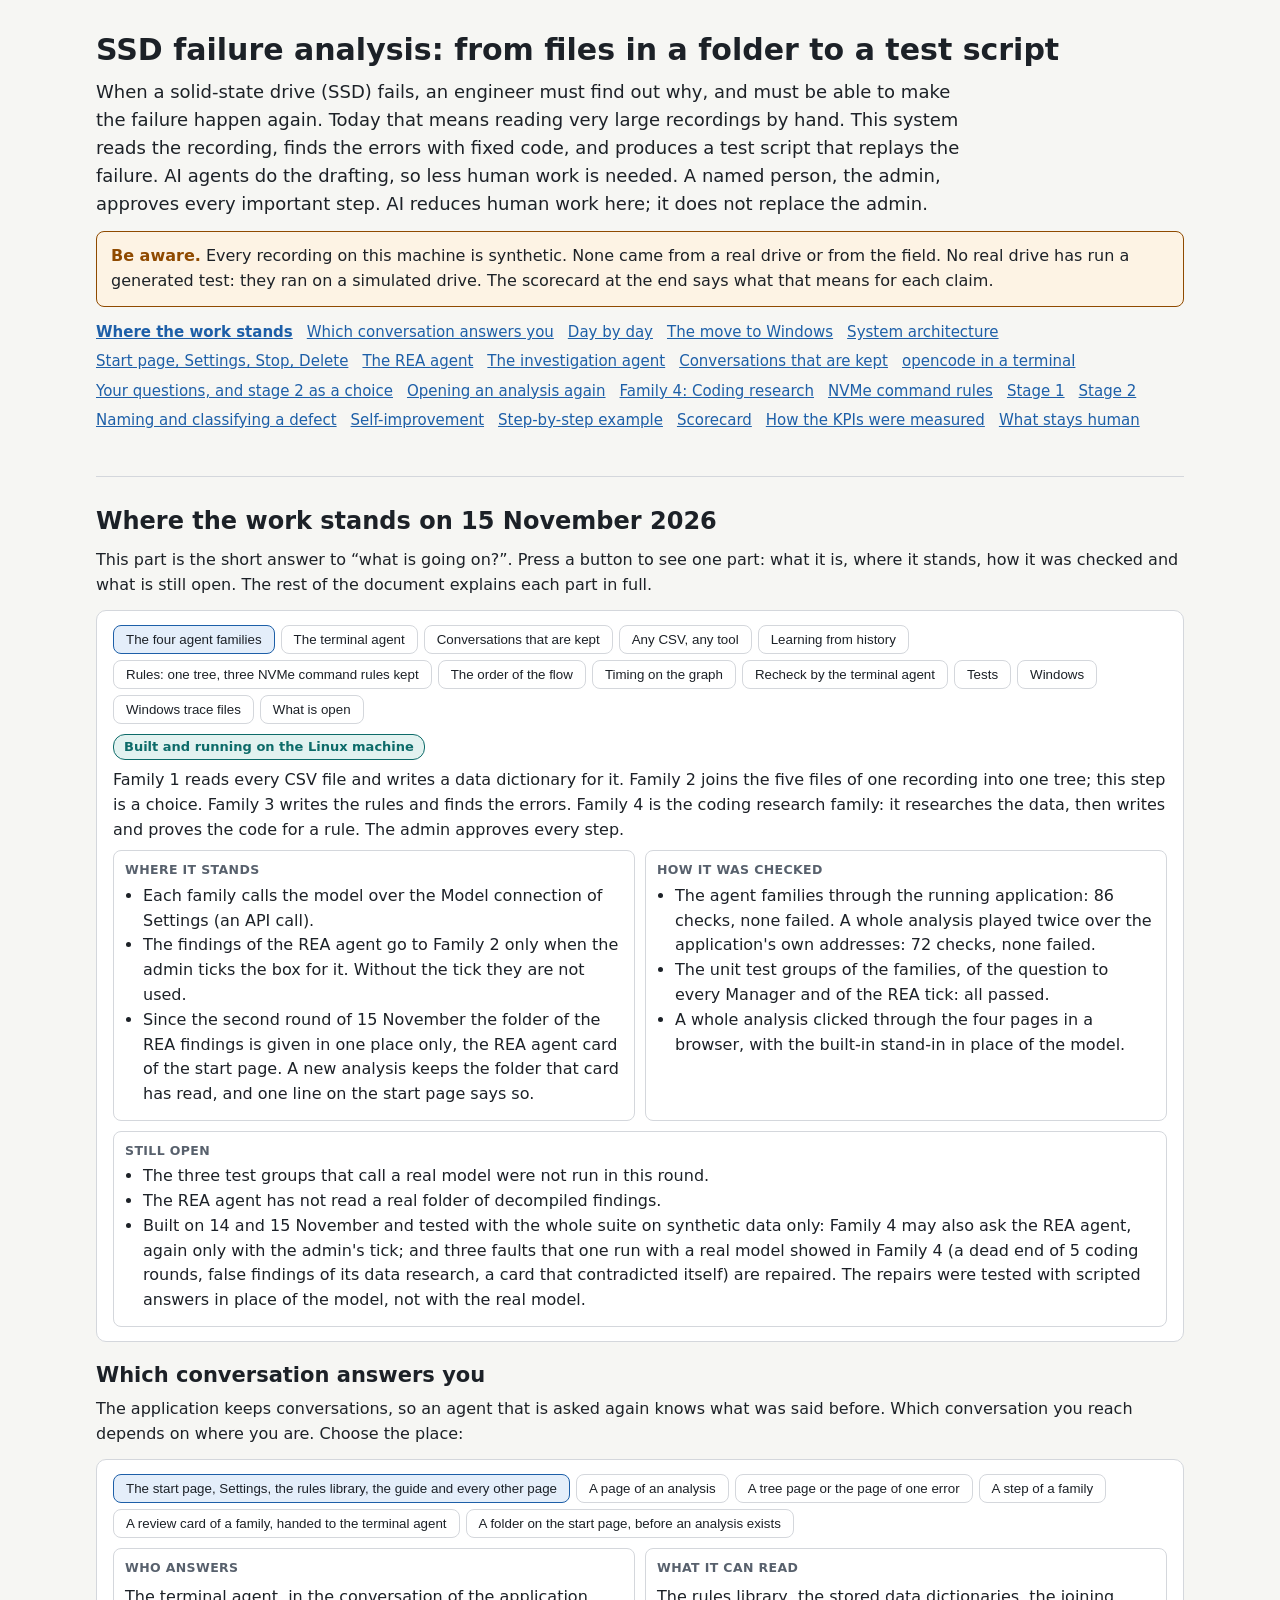
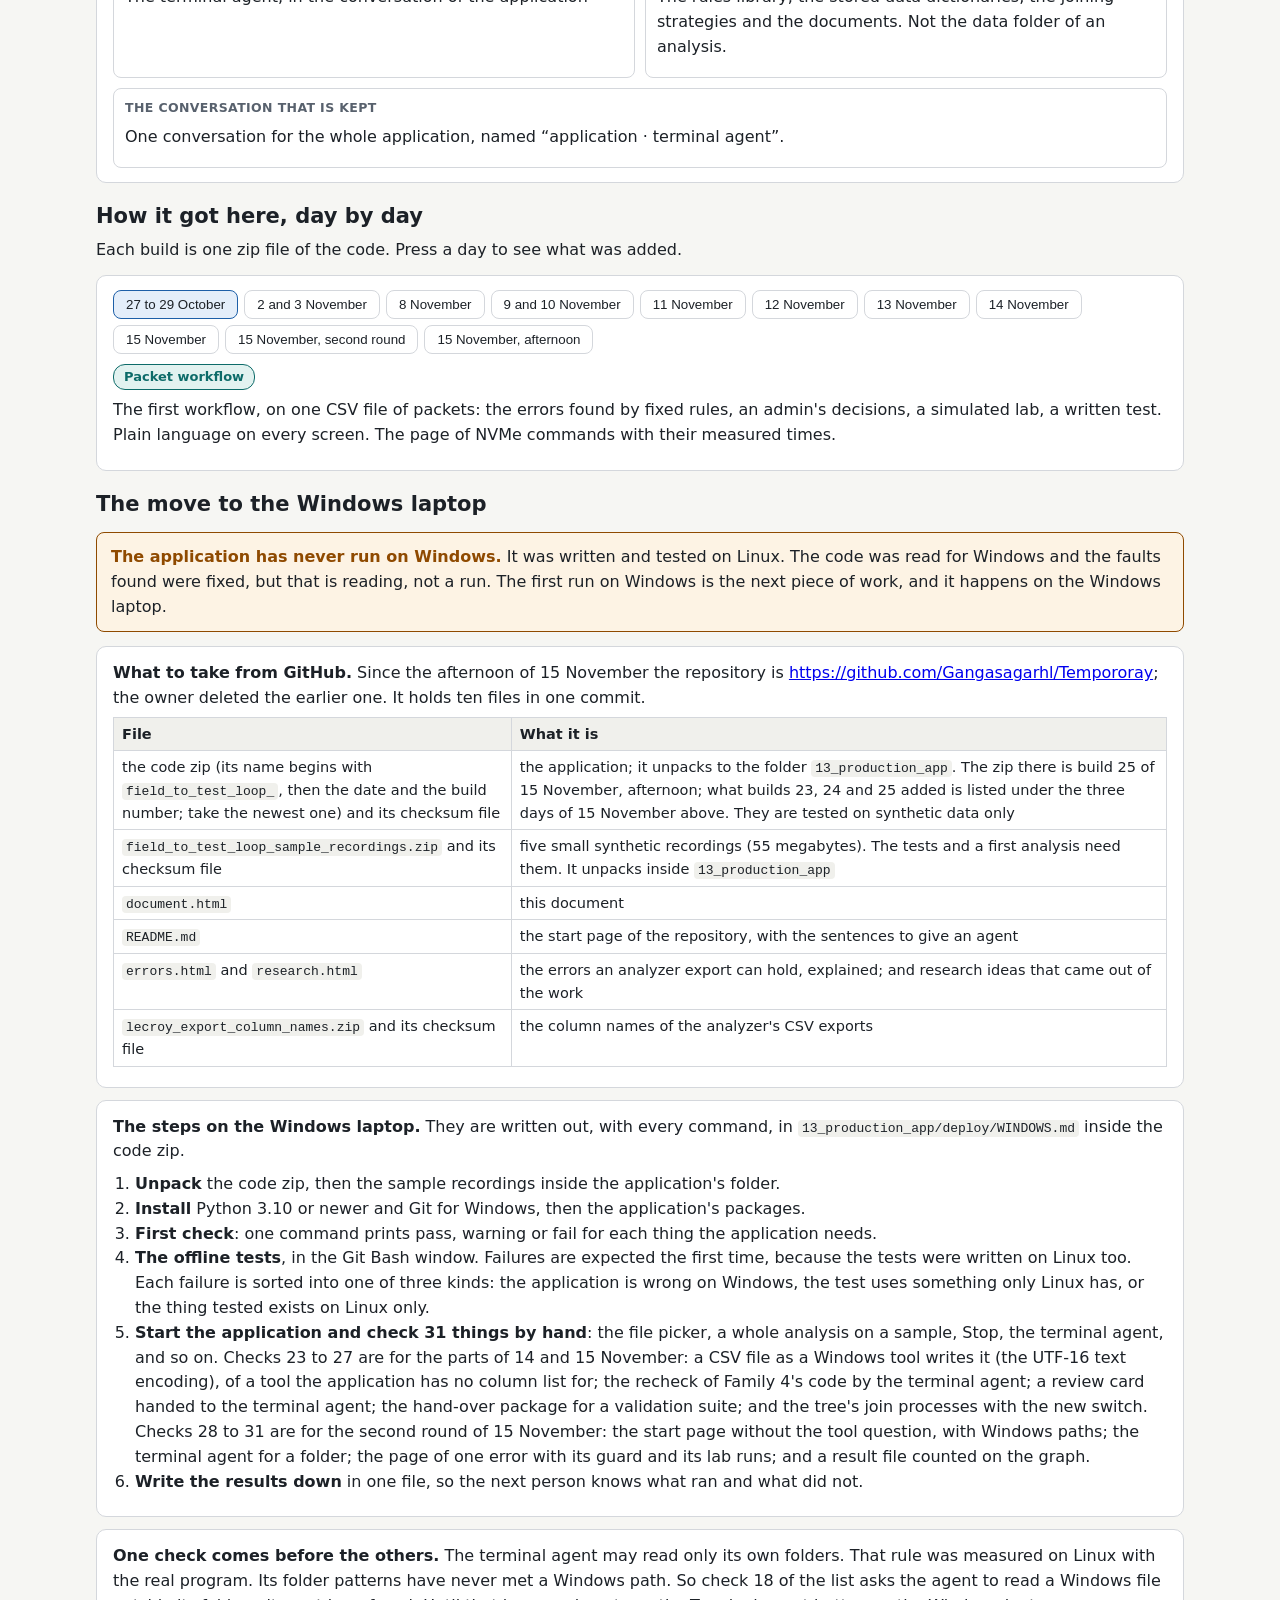
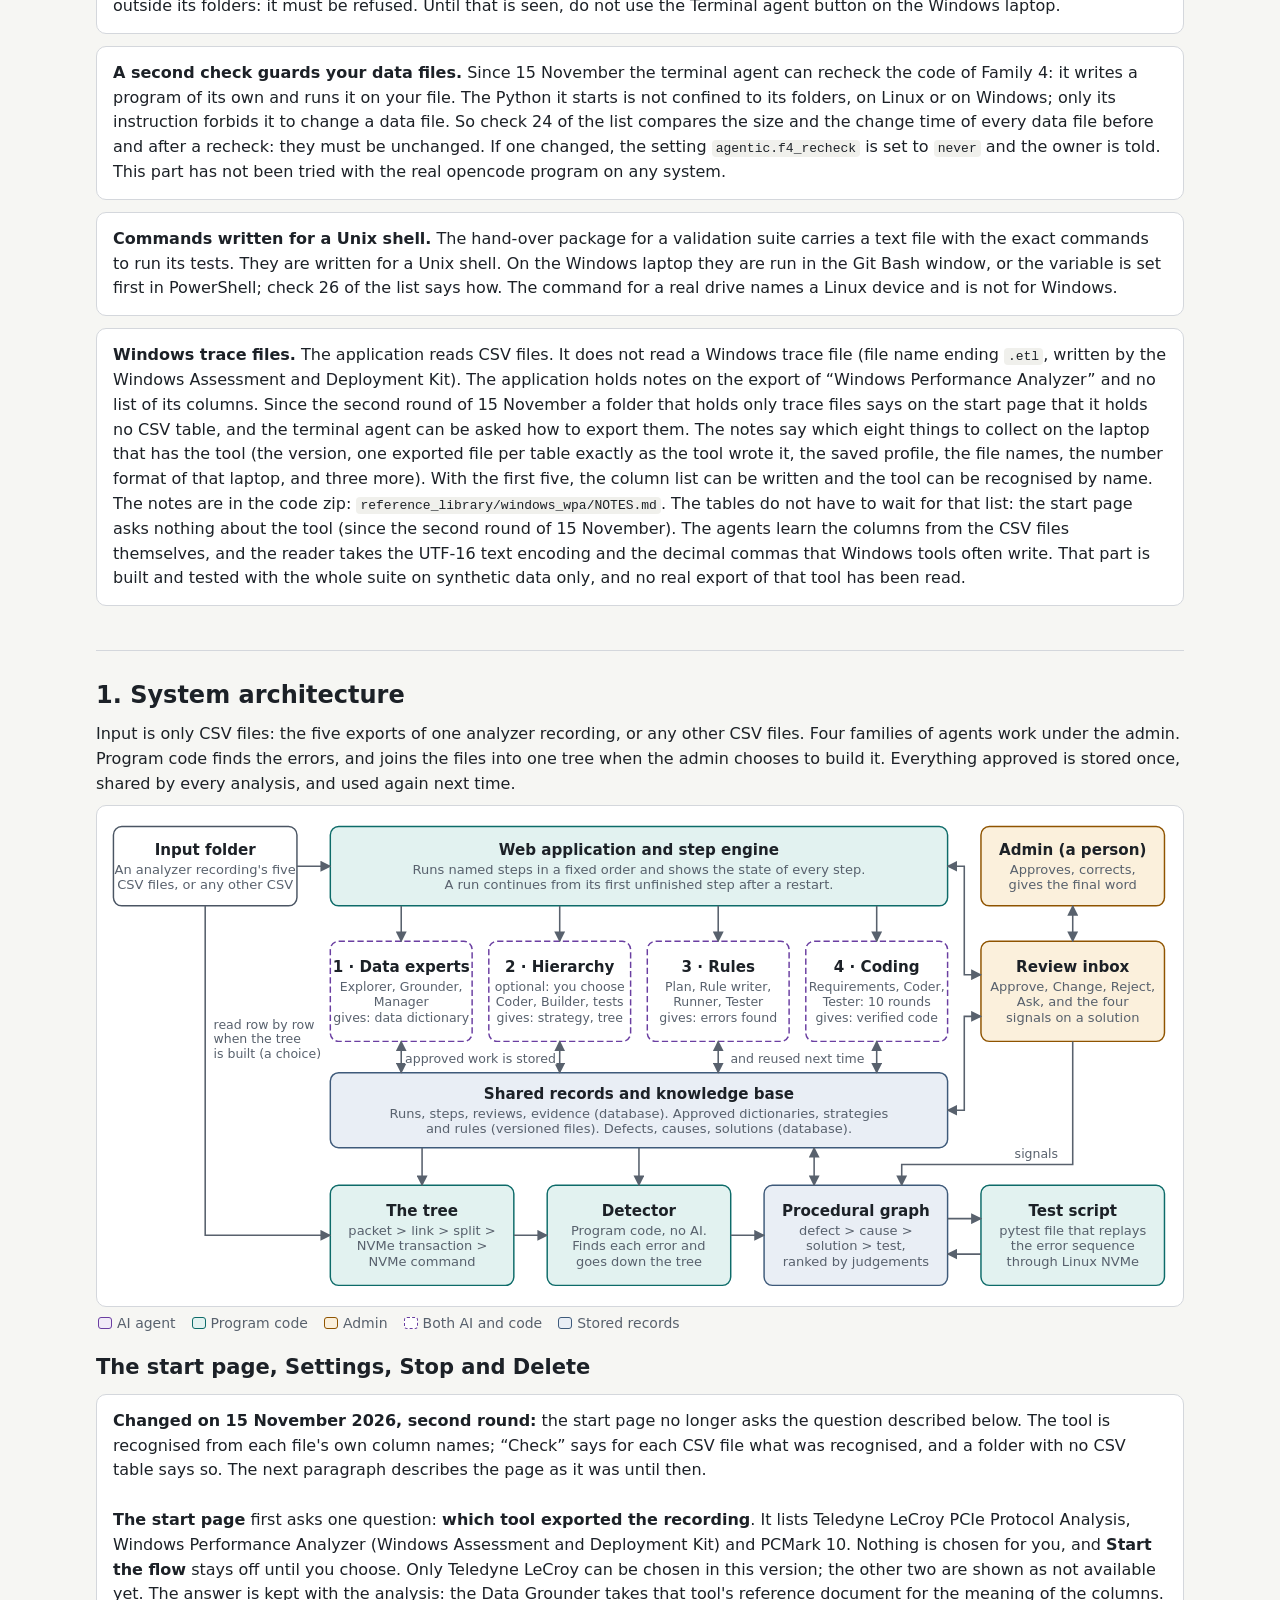
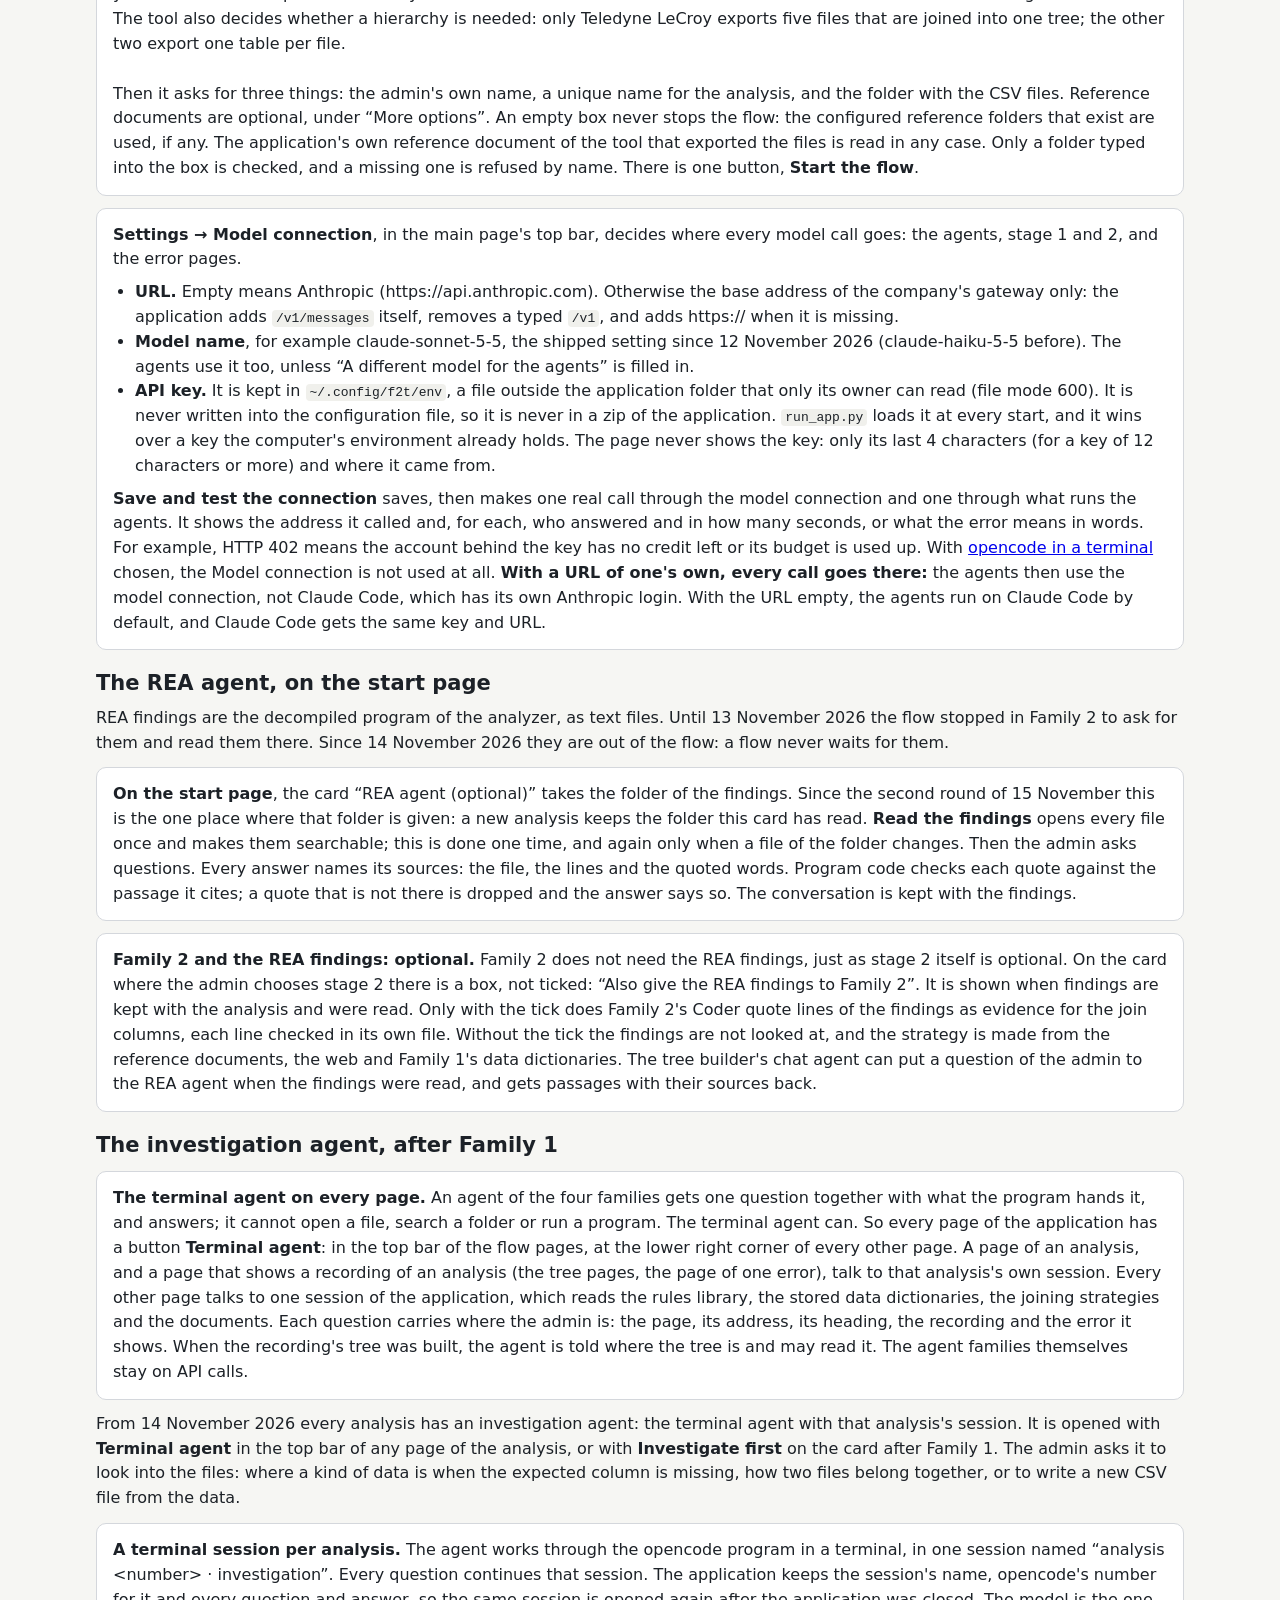
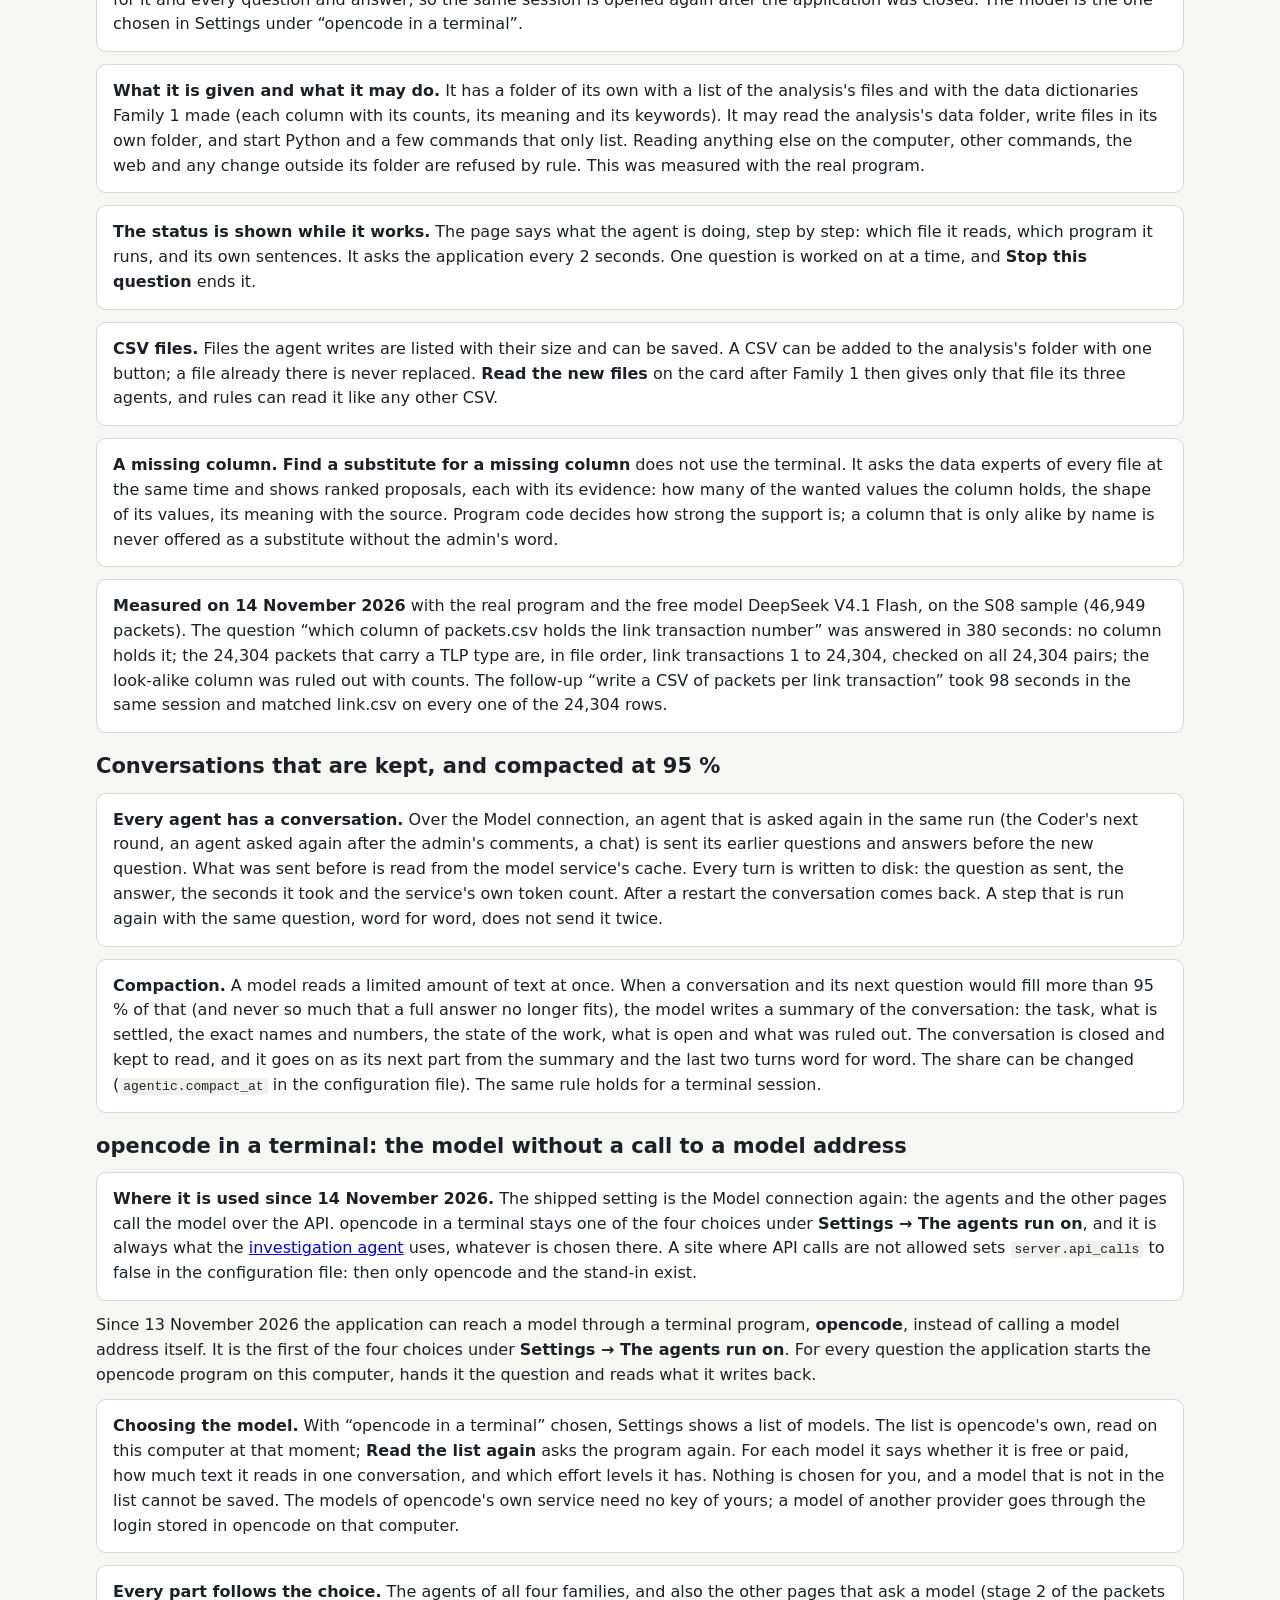
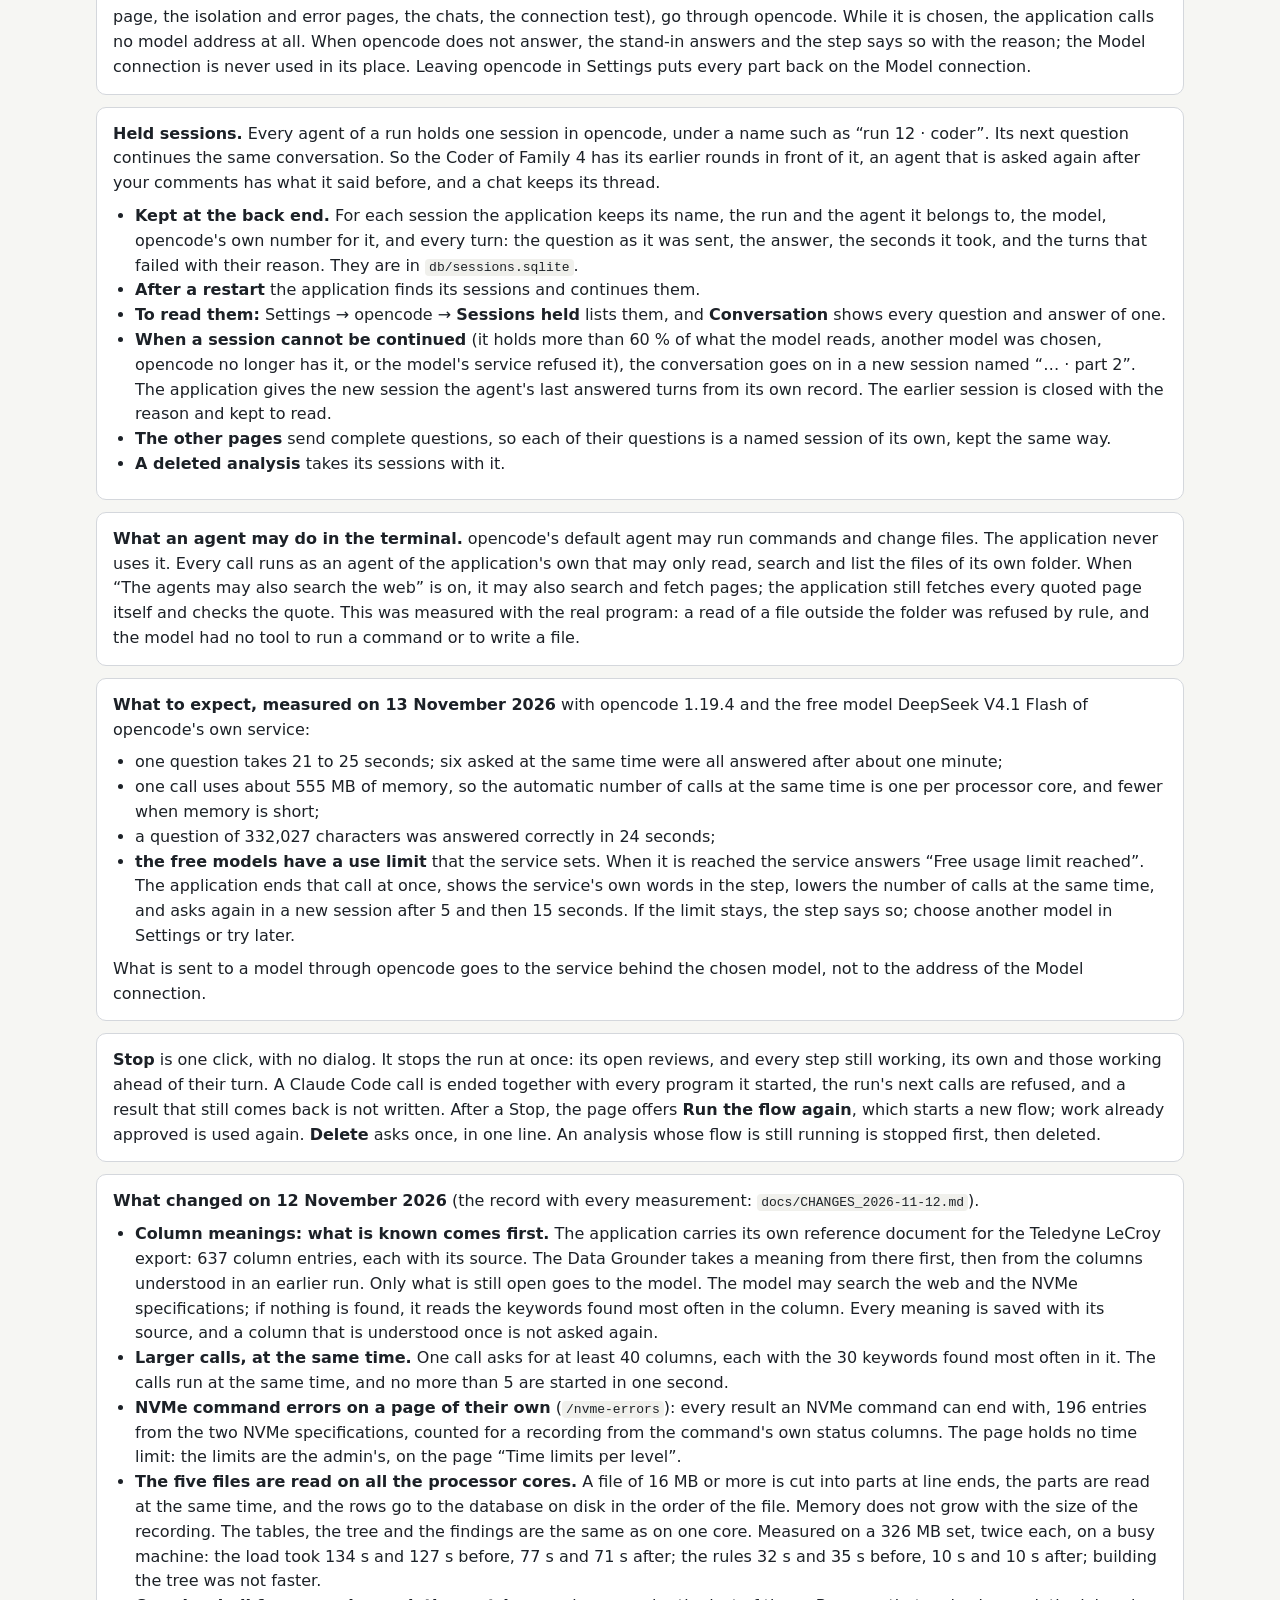
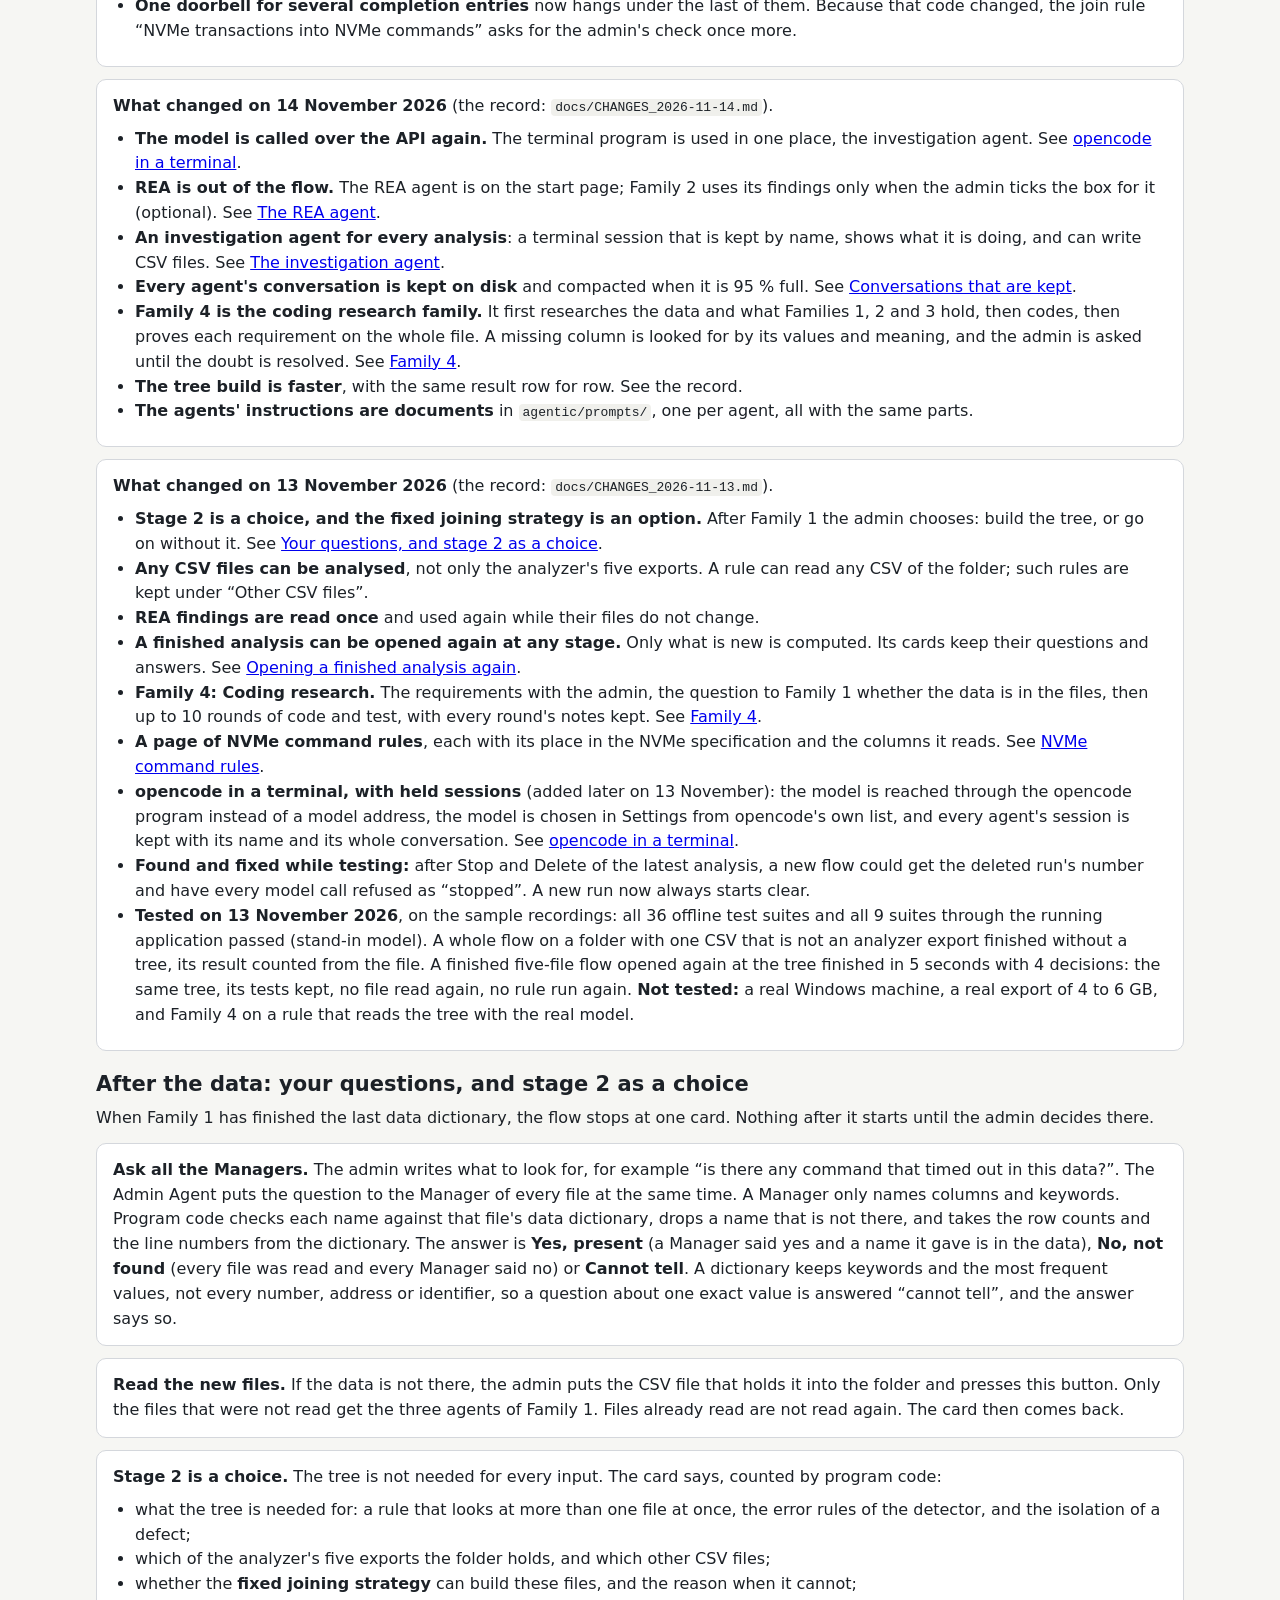
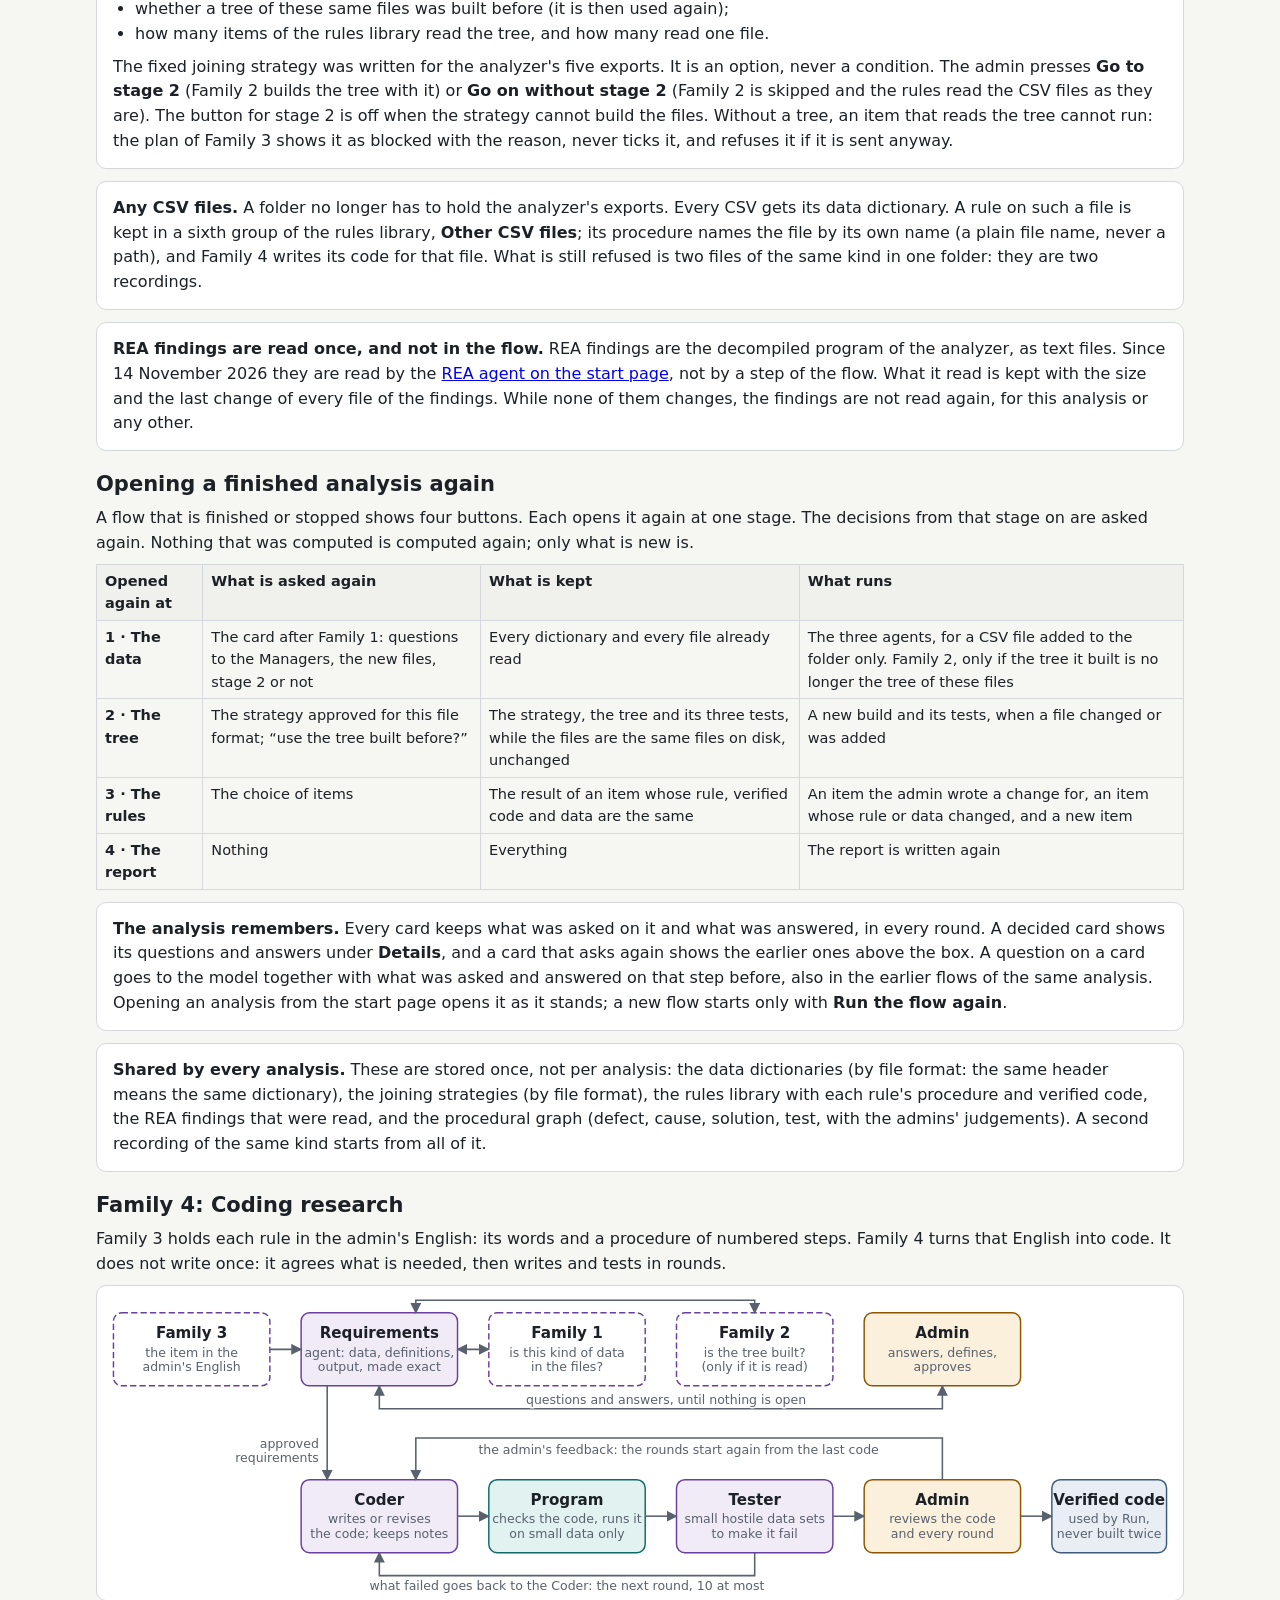
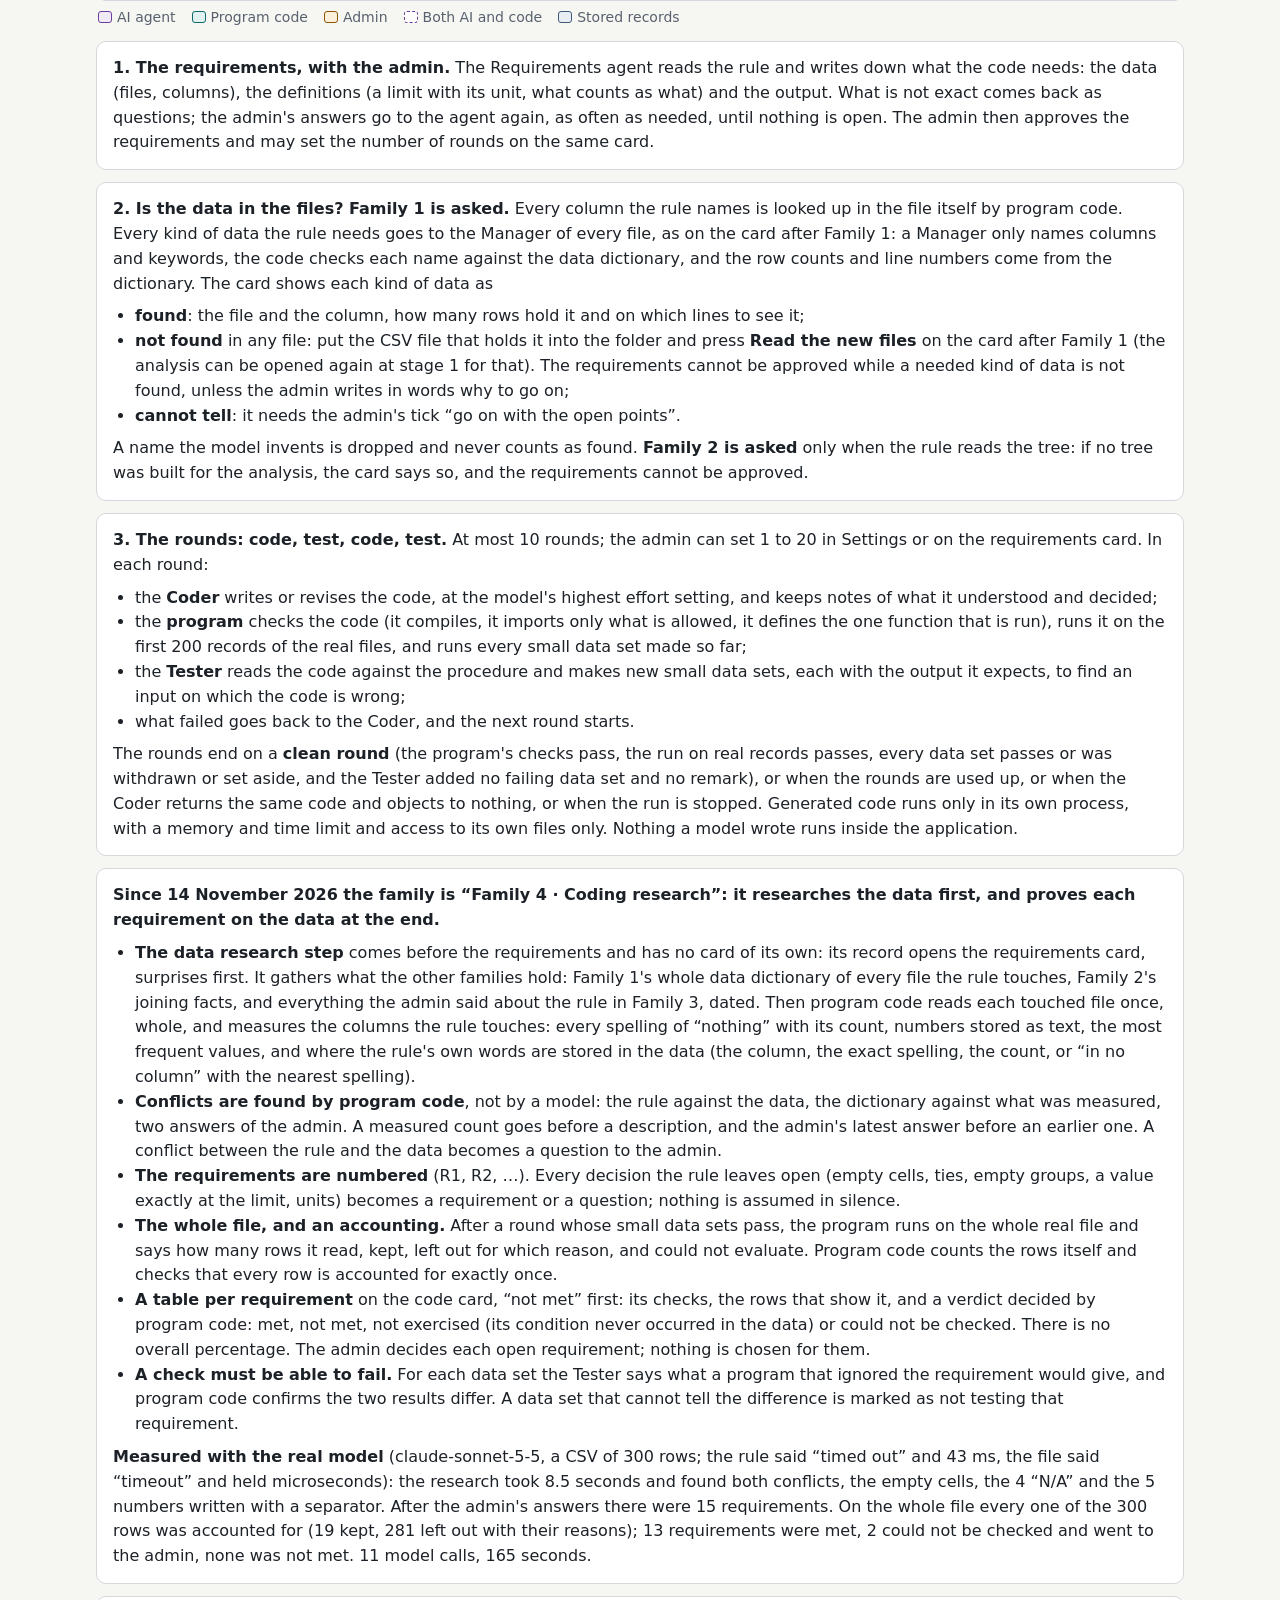
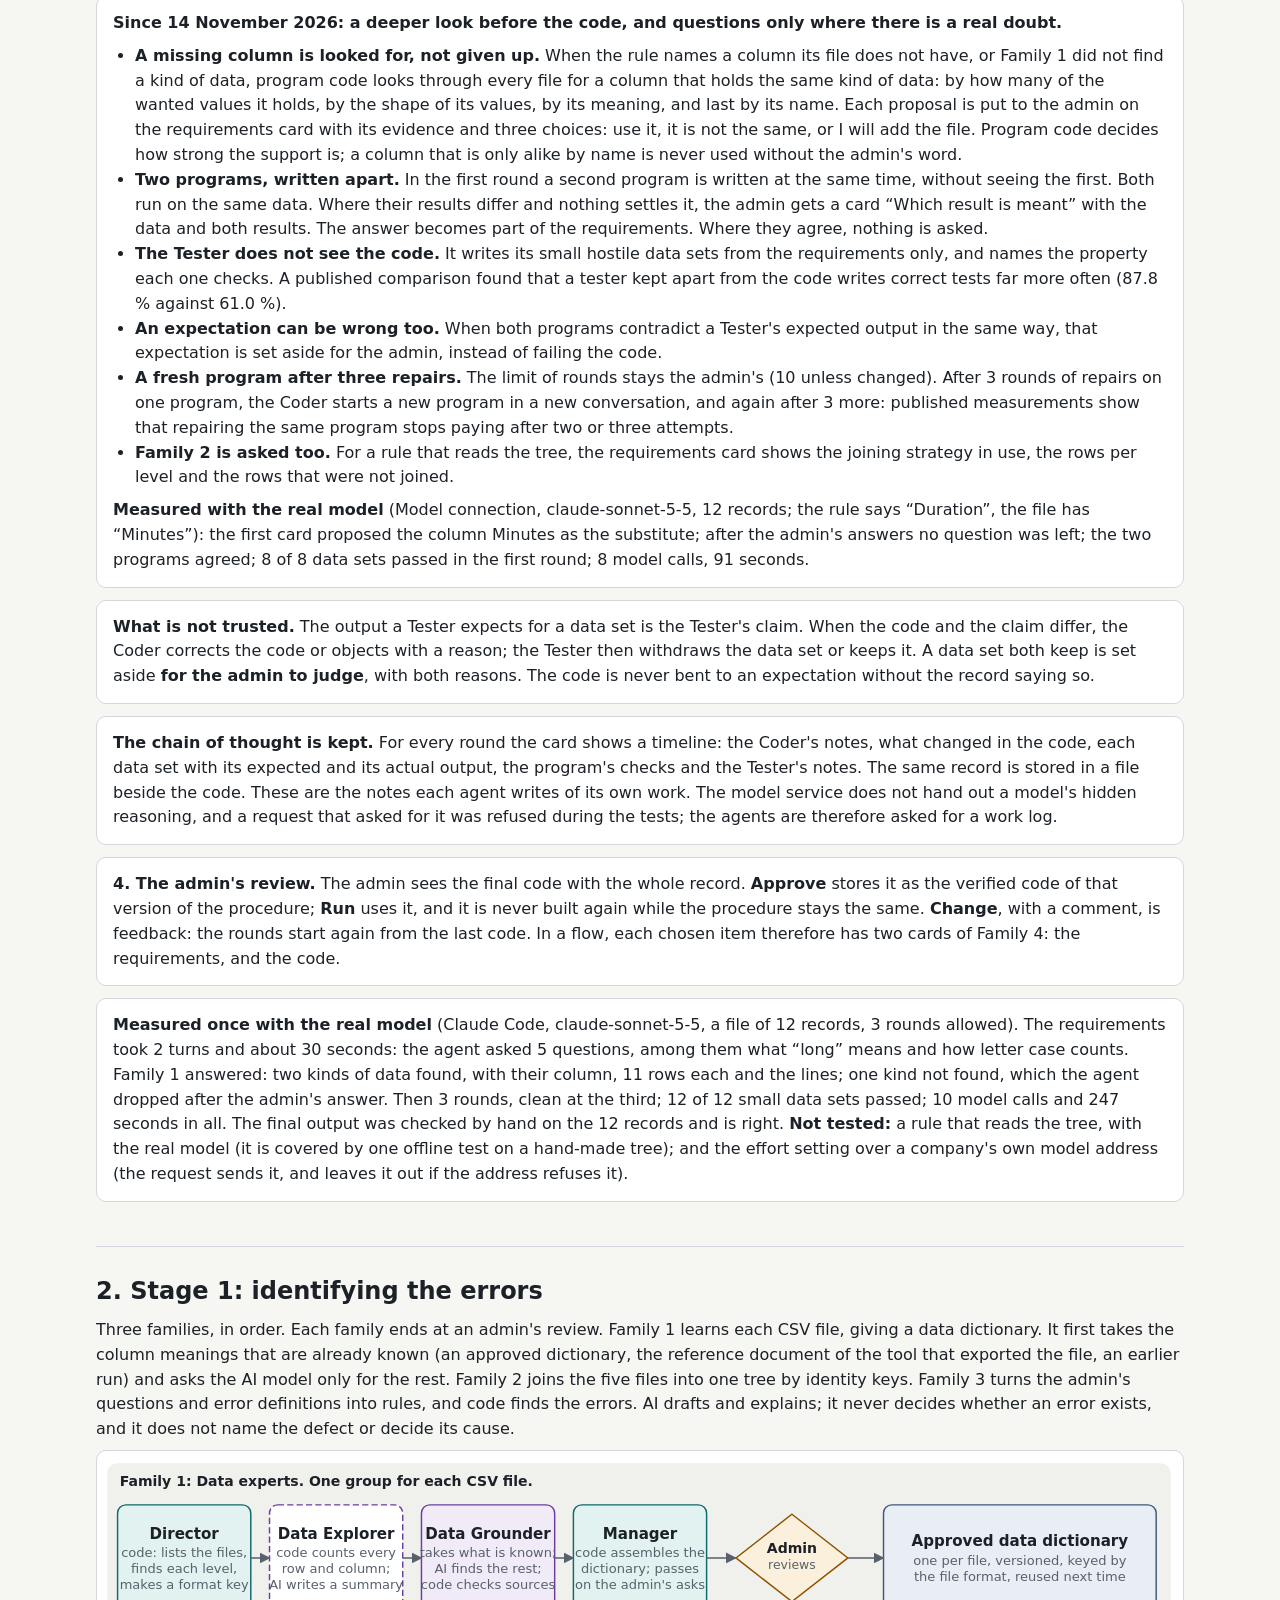
==== commit e6f2ddfb: "Replace the code zip with field_to_test_loop_2026-11-15_build26_three_rules_on_every_installation: a" ====
--- a/document.html
+++ b/document.html
@@ -151,12 +151,14 @@
 
 <h3 id="move" style="margin-top:20px">The move to the Windows laptop</h3>
 <div class="banner"><b>The application has never run on Windows.</b> It was written and tested on Linux. The code was read for Windows and the faults found were fixed, but that is reading, not a run. The first run on Windows is the next piece of work, and it happens on the Windows laptop.</div>
-<div class="card"><b>What to take from GitHub.</b>
+<div class="card"><b>What to take from GitHub.</b> Since the afternoon of 15 November the repository is <a href="https://github.com/Gangasagarhl/Tempororay" style="overflow-wrap:anywhere">https://github.com/Gangasagarhl/Tempororay</a>; the owner deleted the earlier one. It holds ten files in one commit.
 <div class="tw"><table><tr><th>File</th><th>What it is</th></tr>
-<tr><td>the code zip (its name begins with <code>field_to_test_loop_</code>, then the date and the build number; take the newest one) and its checksum file</td><td>the application; it unpacks to the folder <code>13_production_app</code>. Build 23 of 15 November adds the parts listed under &ldquo;15 November&rdquo; above; they are tested with the whole suite on synthetic data only</td></tr>
+<tr><td>the code zip (its name begins with <code>field_to_test_loop_</code>, then the date and the build number; take the newest one) and its checksum file</td><td>the application; it unpacks to the folder <code>13_production_app</code>. The zip there is build 25 of 15 November, afternoon; what builds 23, 24 and 25 added is listed under the three days of 15 November above. They are tested on synthetic data only</td></tr>
 <tr><td><code>field_to_test_loop_sample_recordings.zip</code> and its checksum file</td><td>five small synthetic recordings (55 megabytes). The tests and a first analysis need them. It unpacks inside <code>13_production_app</code></td></tr>
 <tr><td><code>document.html</code></td><td>this document</td></tr>
-<tr><td><code>README.md</code></td><td>the start page of the repository, with the sentences to give an agent</td></tr></table></div></div>
+<tr><td><code>README.md</code></td><td>the start page of the repository, with the sentences to give an agent</td></tr>
+<tr><td><code>errors.html</code> and <code>research.html</code></td><td>the errors an analyzer export can hold, explained; and research ideas that came out of the work</td></tr>
+<tr><td><code>lecroy_export_column_names.zip</code> and its checksum file</td><td>the column names of the analyzer's CSV exports</td></tr></table></div></div>
 <div class="card"><b>The steps on the Windows laptop.</b> They are written out, with every command, in <code>13_production_app/deploy/WINDOWS.md</code> inside the code zip.
 <ol>
 <li><b>Unpack</b> the code zip, then the sample recordings inside the application's folder.</li>
@@ -215,14 +217,14 @@
   where:["Kept after every search: the best procedure found, how often each kind of change helped, and how many lab runs it took.","The next search of the same kind runs the best stored procedure first. The carried counts are limited to the weight of 14 lab runs, so a wrong history is overruled early.","It is in the search of the earlier packet workflow. A setting switches it off; the search is then exactly as before.","Also new: a search and a &ldquo;most stressful conditions&rdquo; step on the page of one error, and a reward computed from the detector's findings alone."],
   how:["Simulated bench, 5 kinds of defect and 12 random seeds, so 60 pairs of searches, 300 lab runs allowed: the second search needed fewer lab runs than the first in 49 of 60 pairs, the same in 11, more in none. The middle value fell from 301 to 72 lab runs.","The gain comes from the stored best procedure, not from the carried counts: the counts alone gave 26 better, 18 equal and 16 worse.","The search on the page of one error, on a simulated drive with a hidden trigger, 200 runs: with the drive's time hint it found 50 of 50 triggers, and a random choice found 37 of 50."],
   open:["Without the time hint the search on the page of one error found 33 of 50, and the random choice 37 of 50: worse than random. A real drive may give no such hint.","Nothing was measured on a real bench: none is connected.","On the simulated bench the hidden trigger of a kind of defect is the same in both searches. After a firmware change on a real drive that need not hold."]},
- {t:"Rules: hierarchy and 52 rule families",s:["part","Built in the second round of 15 November, each part tested by itself on synthetic data only"],
-  what:"The rules library and page 3 now read in four layers: section, kind of recording, level, items. Under the section Errors, the kind NVMe errors and the level NVMe command level errors stands a researched rule set: 52 rule families for the ways an NVMe command can go wrong.",
-  where:["The two built-in sections are Data analytics and Errors. Errors was called Error roots before.","A kind of recording is one tool's set of files. Two are built in: the Teledyne LeCroy five-file export, and other CSV files of any tool. The admin can add a kind, and levels under it; each level names the file it reads.","Add a section, Add a kind of recording, Add a level and Add an item stand in the list itself, also on page 3 after the plan. Every item card starts with a line that says its place.","The 52 rule families are in three groups: Status the drive returned (24), Behaviour over time (15) and Rules of the protocol (13). 38 run and are items of the library. 14 are listed only, each with what it would need.","None of the 38 is chosen in advance. The two older rules (command timeout, read failed) stay as they were.","Without a model connected a chosen rule runs the application's reference code: no model is called, and the admin decides one card, the result. With a model connected Family 4 writes the code: at least 10 calls to the model and 3 cards for each rule, counted with the built-in stand-in on the sample S17. The Tester then compares its rows with the reference on the whole recording.","Nothing is listed before the admin approves the result. Then each found row is an error with a page of its own, and goes through the isolation of the defect, its cause, its solution and its test.","When two chosen rules find the same command, it stays two errors. The result card, both errors on the errors page (each with a link to the other) and the errors gate say so."],
-  how:["The hierarchy: 31 tests, all passed, with the real seeded items in a temporary library (40 items at the level: the 2 older ones and 38 rule families in groups of 24, 8 and 6).","The rule families on the four synthetic samples: 16 rows found in all. 15 are in the sample S17: 6 commands that never completed, 5 Abort commands, 3 resets with commands lost and 1 command aborted because the host asked. 1 is an invalid command in the sample demo_225_commands.","Each status family was also tested on a recording made from S17 by changing cells: one case per family, and the nearest cases that must not be flagged.","200,000 generated commands were streamed by one status family in 9.5 seconds.","The rule families through a whole flow on the sample S17, with the built-in stand-in: 61 tests, all passed. Five rule families and the built-in timeout rule went through the flow, first without a model, then with a model said to be connected and programs written by hand for the test in place of a model's code."],
-  open:["No rule family was run on a real export. The synthetic samples hold almost no command errors, so most families have only been seen on cells a test changed.","14 of the 52 families do not run: the NVMe command export lacks what they need, or their pass is not built.","No real model has coded a rule family. That path was walked only with the built-in stand-in answering in place of a model, and with programs written by hand for the test in place of a model's code.","The page of one error does not yet say that another rule lists the same command. The sentence that says what choosing a rule costs stands under each open group, not on the plan card itself.","One rule family, a command identifier used again while its command is open, cannot find that case: the tree hides it, and the rule says so in every result.","A new group cannot be made from the screen, and a level cannot be added under the five-file kind.","Some texts (the plan review, the exports, the report) still say &ldquo;Section 2 &middot; Errors&rdquo; with a number.","Not looked at by a person in a browser against the running application."]},
+ {t:"Rules: one tree, three NVMe command rules kept",s:["part","Changed in build 25 (15 November, afternoon); each part tested by itself on synthetic data only"],
+  what:"Page 3 and the rules library are one tree that you open level by level: section, kind of recording, level, group, item. Under the section Errors, the kind NVMe errors and the level NVMe command level errors the owner keeps three rules: NVMe command timeout, Read failed, and The command was aborted because the host asked. The 52 rule families researched in the second round of 15 November, for the ways an NVMe command can go wrong, are still in the application as data.",
+  where:["Since build 25 a click opens one level down, and only the way to the analysis's own rules opens by itself. &ldquo;Add ...&rdquo; stands at every level. Every rule of a level is listed with its state in the analysis, and a rule the analysis does not use yet has the button &ldquo;Use it in this analysis&rdquo;.","The two built-in sections are Data analytics and Errors. Errors was called Error roots before.","A kind of recording is one tool's set of files. Two are built in: the Teledyne LeCroy five-file export, and other CSV files of any tool. The admin can add a kind, and levels under it; each level names the file it reads.","Every item card starts with a line that says its place.","The 52 rule families are in three groups: Status the drive returned (24), Behaviour over time (15) and Rules of the protocol (13). 38 of them can run; 14 are listed only, each with what it would need. The page of NVMe command rules shows all 52.","In the owner's library one of the 38 is kept at that level, The command was aborted because the host asked, beside the two older rules (NVMe command timeout, Read failed). The other 37 are in Deleted items, and Restore brings one back. Nothing is chosen in advance.","Without a model connected a chosen rule runs the application's reference code: no model is called, and the admin decides one card, the result. With a model connected Family 4 writes the code: at least 10 calls to the model and 3 cards for each rule, counted with the built-in stand-in on the sample S17. The Tester then compares its rows with the reference on the whole recording.","Nothing is listed before the admin approves the result. Then each found row is an error with a page of its own, and goes through the isolation of the defect, its cause, its solution and its test.","When two chosen rules find the same command, it stays two errors. The result card, both errors on the errors page (each with a link to the other) and the errors gate say so.","Since build 25 every rule of Data analytics reads one CSV file on its own, never the tree. The two built-in items read the NVMe command file and stream it. A Data analytics procedure that reads the tree is refused with one sentence. The rules of Errors keep the tree.","&ldquo;Commands that completed but came close to the limit&rdquo; needs the completion time, and the NVMe command file has none. Since build 25 it is in Deleted items, and a new installation starts it there."],
+  how:["The hierarchy: 31 tests, all passed, with the real seeded items in a temporary library (40 items at the level, as a new installation seeds them: the 2 older ones and 38 rule families in groups of 24, 8 and 6).","Build 25, the tree of page 3 and of the library: its tests passed, and the browser test groups passed on a second copy of the application (51, 49 and 117 checks).","Build 25, an independent check of the three kept rules against the raw CSV files of the five samples: the application's rows equal the rows computed independently from the CSV. On planted cases it found two faults, both fixed: a completed command with empty status cells was called &ldquo;never completed&rdquo;, and a status written &ldquo;81h&rdquo; was read as decimal.","Build 25, Data analytics on one CSV file: the two built-in items give the same numbers on the sample S17 from the file as they gave from the tree.","The rule families on the four synthetic samples: 16 rows found in all. 15 are in the sample S17: 6 commands that never completed, 5 Abort commands, 3 resets with commands lost and 1 command aborted because the host asked. 1 is an invalid command in the sample demo_225_commands.","Each status family was also tested on a recording made from S17 by changing cells: one case per family, and the nearest cases that must not be flagged.","200,000 generated commands were streamed by one status family in 9.5 seconds.","The rule families through a whole flow on the sample S17, with the built-in stand-in: 61 tests, all passed. Five rule families and the built-in timeout rule went through the flow, first without a model, then with a model said to be connected and programs written by hand for the test in place of a model's code."],
+  open:["For the owner to decide (build 25): &ldquo;Read failed&rdquo; lists every error status of a Read, not only Unrecovered Read Error (2h or 81h). The timeout rule calls an aborted command &ldquo;the host gave up waiting&rdquo;, which the specification does not support. The saved description of the timeout rule names an older way of computing the usual time.","The three kept rules are the state of the owner's library on the development machine. Read in the code: a new installation from the code zip still lists the 38 runnable families at that level, none chosen; there they are moved to Deleted items in the same way.","No rule family was run on a real export. The synthetic samples hold almost no command errors, so most families have only been seen on cells a test changed.","14 of the 52 families do not run: the NVMe command export lacks what they need, or their pass is not built.","No real model has coded a rule family. That path was walked only with the built-in stand-in answering in place of a model, and with programs written by hand for the test in place of a model's code.","The page of one error does not yet say that another rule lists the same command. The sentence that says what choosing a rule costs stands under each open group, not on the plan card itself.","One rule family, a command identifier used again while its command is open, cannot find that case: the tree hides it, and the rule says so in every result.","A level cannot be added under the five-file kind, and a level the admin added cannot have groups. A group inside a level of the five-file kind can be added from the screen since build 25.","Some texts (the plan review, the exports, the report) still say &ldquo;Section 2 &middot; Errors&rdquo; with a number.","Not looked at by a person in a browser against the running application."]},
  {t:"The order of the flow",s:["part","Built in the second round of 15 November, each part tested by itself on synthetic data only"],
   what:"The order is strict: the rule is written, its code is written and checked, the code runs on the tree, the admin approves the result, and only then are the found rows listed as errors. Each error then goes through the isolation of the defect, its cause and solution, and its test.",
-  where:["A rule of the admin's own that Family 4 coded now goes the whole way. Before, it stopped at its result table. A rule of the application's rule set (one of the 38 rule families) goes the same way.","Its result must name each found row in a column called &ldquo;row number in the file&rdquo;. When the admin approves the result, each row is filed as an error of the recording.","The errors page lists the errors of a pattern only after its result is approved. Until then a card &ldquo;Not listed yet&rdquo; says which pattern waits.","The page of one error, opened before the approval, shows only &ldquo;This error cannot be opened yet&rdquo;, the reason and the way to page 3.","The defect's name still comes from the fixed dictionary. For such an error the part &ldquo;what happened&rdquo; reads, for example, &ldquo;matched the admin's rule 'aborted commands'&rdquo;. No model names it.","The list of a level's columns now gives the whole header of the file. Before, it gave only the columns the first row fills: 20 of 1,598 for the NVMe command file of the sample S17. The header is kept with the tree when the file is loaded."],
+  where:["A rule of the admin's own that Family 4 coded now goes the whole way. Before, it stopped at its result table. A rule of the application's rule set (a rule family, such as The command was aborted because the host asked) goes the same way.","Its result must name each found row in a column called &ldquo;row number in the file&rdquo;. When the admin approves the result, each row is filed as an error of the recording.","The errors page lists the errors of a pattern only after its result is approved. Until then a card &ldquo;Not listed yet&rdquo; says which pattern waits.","The page of one error, opened before the approval, shows only &ldquo;This error cannot be opened yet&rdquo;, the reason and the way to page 3.","The defect's name still comes from the fixed dictionary. For such an error the part &ldquo;what happened&rdquo; reads, for example, &ldquo;matched the admin's rule 'aborted commands'&rdquo;. No model names it.","The list of a level's columns now gives the whole header of the file. Before, it gave only the columns the first row fills: 20 of 1,598 for the NVMe command file of the sample S17. The header is kept with the tree when the file is loaded."],
   how:["One whole flow on the sample S17 with the built-in stand-in, stopped at three points: 29 tests, all passed. One rule of the admin's own found one Read (row 144), which then went through the isolation, its cause, a solution and an approved test on the simulated drive.","The joined page of one error, the guard on the search and graph routes and hostile results: 89 tests, all passed; with six related test files 210 passed and 1 skipped."],
   open:["The guard is a decision for the owner to confirm: the page waits only when an analysis on the recording holds the pattern and no round of it has an approved result.","An error found below the NVMe command level is worked from the command above it. The page for a row with no command above it was not tested.","A fault of the engine was found by the tests of this round and fixed. A decision that arrived at one exact moment was lost: the analysis stayed &ldquo;running&rdquo; with nothing running, until the application was started again. One test now makes the decision arrive in that moment, and one clean run of the tests that had shown the fault followed. One clean run does not prove that a race is gone.","Not tried with a real model, and not looked at by a person in a browser."]},
  {t:"Timing on the graph",s:["part","Built in the second round of 15 November, measured on a simulated drive only"],
@@ -235,11 +237,11 @@
   where:["The code card of Family 4 has a part &ldquo;The recheck by the terminal agent&rdquo; with one sentence: agrees, differs (with the rows), could not be used (with the reason), or not rechecked (with the reason).","A checked difference goes back to the Coder with the rows. At most 2 rechecks in one build, 300 seconds each.","An answer that fails any check is never counted as agreement.","A setting chooses: always, only when the admin asks, or never. The shipped setting is &ldquo;only when the admin asks&rdquo;: nothing is rechecked until you press the button on the code card.","The data files are watched. Before the terminal agent starts, the application records every data file: its size, its change time and a fingerprint of its content. After the agent has ended it compares. When a file changed, the recheck's answer is not used and the card says &ldquo;The data changed while the terminal agent was rechecking&rdquo; with what changed."],
   how:["29 tests with a stand-in for the opencode program and scripted agents: agreement, a difference repaired in the next round, twelve answers that fail a check, a timeout, Stop.","The agent's own permission profile (reading, no edit tool, Python and listing commands) has 9 tests of its own, also with the stand-in."],
   open:["Tried once with the real opencode program on 15 November (one free model, a 30-row file): a correct code was agreed in 45 seconds; a code with a planted fault was found in 72 seconds with all 10 cited rows right, and the repaired code was agreed.","That trial showed three faults of the application, corrected the same night: the second recheck of a build hung for 300 seconds, spaces were trimmed from the cells quoted to the Coder, and the comparison ignored a space at the end of a cell. The corrections were tested with a stand-in only, not yet with the real program.","The Python that the terminal agent starts is not confined. It could change your data files. The watch detects a change of a data file; it prevents nothing, and it makes no copy. The recheck keeps the investigation agent's permission profile; a profile of its own exists and is not used.","The watch cannot catch a change that is undone before the comparison, data that is sent elsewhere, or a change in the middle of a file above 256 megabytes when the size and the change time are kept.","Rules that read the tree are not rechecked."]},
- {t:"Tests",s:["part","53 of 53 groups passed on build 22; on the joined code of 15 November a first run passed 66 of 70 groups and its four failures were repaired; the run on the final code is not recorded here"],
+ {t:"Tests",s:["part","Build 25: every test group its changes touch passed, and the measured evidence passed; the whole suite was not run again as one on its final code"],
   what:"The tests are in groups. The offline groups use their own temporary folders. The other groups go through the running application and through a browser.",
-  where:["One command runs them all: <code>bash run_tests.sh</code>. Since 14 November it finds the Python of the machine by itself and has the switch <code>--offline</code>.","Sixteen offline groups were added on 14 and 15 November for the new parts.","The second round of 15 November added six offline groups (the order of the flow; the graph learning from lab runs; the rule families; the rule families through a whole flow; the joined page of one error; the header kept when a file is loaded) and three test files to existing groups. That makes 66 offline groups."],
-  how:["On 14 November 2026 the whole suite ran on build 22: 44 offline groups and 9 groups through the running application and the browser. All 53 passed.","The run was cut once by a restart of the machine; the groups that had not run yet were run afterwards.","One check failed at first. The test looked for the admin's line in a written test file on one line, and the file had wrapped that text over two lines. The line was in the file. The test was corrected to read across the wrap, and the group passed (72 checks, none failed).","For the parts of 14 and 15 November each builder ran the tests of the own part. Each passed, except one test of Family 4 whose expectation was out of date after a later repair; it was changed since. That is not a run of the whole suite.","The first run of the whole suite on the joined code, 15 November, 01:00 to 01:45: 58 of the 60 offline groups passed, and 8 of the 10 groups through the running application and the browser.","The four failures. One: an older test whose small test step did not carry what a new line of the flow asked for; the flow was changed to decide from the item's own level. Two: one check of 197 with the real model, which wrote a command with a note in brackets after it that the command check did not know; repaired, with 3 new tests, and not caused by this round's work. Three: 2 of 42 browser checks that described the start page and the page of one error as they were before; the test was corrected. Four, a real fault: the new built-in item &ldquo;Commands that completed but came close to the limit&rdquo; stopped every flow in which it was chosen, and three flows did not end in 900 seconds. It is repaired: its code is now treated as part of the application, as the detector's rules are. Its own tests had never run it through a whole flow.","The live test of the earlier packet workflow ran 58 checks in that run, against 65 in the morning's run. One check runs only when a search fails. Whether the new search memory is why no search failed was not established."],
-  open:["The first run was made before the four repairs and before the last code changes. A second run of the whole suite on the final code followed on 15 November at 02:11. Its result is the next line.","On 15 November 2026, from 02:11 to 02:51, the whole suite ran on the joined code in five parts side by side: 60 offline groups and 10 groups through the running application and the browser. All 70 passed. After that run one module was corrected once more (the recheck by the terminal agent, after its trial with the real opencode program), and the eight groups that touch it were run again on the final code at 02:52: all eight passed (unit_f4recheck 60 tests, unit_family4 40, unit_f4faults 42, unit_flowpage 15, unit_form 20, the flow on any CSV 0 checks failed, the agent families through the application 86 checks, a whole flow twice 72 checks). This is synthetic data, a simulated drive, and the stand-in in place of the model in most groups.","No new page was looked at by a person in a browser. The browser test groups ran against the application in the first run.","The second round of 15 November: each part passed its own tests. The run of the whole suite on that joined code is recorded in the change record of that round, in the code zip (<code>docs/CHANGES_2026-11-15_round2.md</code>), not on this page.","Not tested anywhere: a real Windows machine, a real analyzer export of 4 to 6 gigabytes, a real drive, a real Windows trace export.","Every recording used so far is synthetic."]},
+  where:["One command runs them all: <code>bash run_tests.sh</code>. Since 14 November it finds the Python of the machine by itself and has the switch <code>--offline</code>.","Sixteen offline groups were added on 14 and 15 November for the new parts.","The second round of 15 November added six offline groups (the order of the flow; the graph learning from lab runs; the rule families; the rule families through a whole flow; the joined page of one error; the header kept when a file is loaded) and three test files to existing groups. That made 66 offline groups. More were added since, for example for the three command rules the owner kept and for Data analytics on one CSV file."],
+  how:["On 14 November 2026 the whole suite ran on build 22: 44 offline groups and 9 groups through the running application and the browser. All 53 passed.","The run was cut once by a restart of the machine; the groups that had not run yet were run afterwards.","One check failed at first. The test looked for the admin's line in a written test file on one line, and the file had wrapped that text over two lines. The line was in the file. The test was corrected to read across the wrap, and the group passed (72 checks, none failed).","For the parts of 14 and 15 November each builder ran the tests of the own part. Each passed, except one test of Family 4 whose expectation was out of date after a later repair; it was changed since. That is not a run of the whole suite.","The first run of the whole suite on the joined code, 15 November, 01:00 to 01:45: 58 of the 60 offline groups passed, and 8 of the 10 groups through the running application and the browser.","The four failures. One: an older test whose small test step did not carry what a new line of the flow asked for; the flow was changed to decide from the item's own level. Two: one check of 197 with the real model, which wrote a command with a note in brackets after it that the command check did not know; repaired, with 3 new tests, and not caused by this round's work. Three: 2 of 42 browser checks that described the start page and the page of one error as they were before; the test was corrected. Four, a real fault: the new built-in item &ldquo;Commands that completed but came close to the limit&rdquo; stopped every flow in which it was chosen, and three flows did not end in 900 seconds. It is repaired: its code is now treated as part of the application, as the detector's rules are. Its own tests had never run it through a whole flow. (Since build 25 that item is in Deleted items.)","The live test of the earlier packet workflow ran 58 checks in that run, against 65 in the morning's run. One check runs only when a search fails. Whether the new search memory is why no search failed was not established.","The second round of 15 November (build 24), 06:32 to 07:17: all 66 offline groups passed, 62 in a run of four parts at once and the other 4 when they were run again one after the other. Those 4 had stopped because the machine was short of memory, which is the application's protection of other programs working as built.","The 10 groups through a running application and the browser then ran on a second copy of the application, with the stand-in in place of the model: all passed except six checks that need a real model's answer, blocked on purpose. A look at the new pages in a headless browser found five faults that no group had caught, each repaired and tested the same morning: after &ldquo;Check this recording again&rdquo; the errors page of an analysis opened the wrong errors; an error found by a rule family got no cause; the page of one error showed internal keys and was wider than a 400-pixel window; the rules library said &ldquo;needs code&rdquo; for a rule family that runs the application's reference code; the review of the older packet workflow failed when no key was set.","The offline groups ran again on the final code of the second round, and those that failed were repaired and run again. The measured evidence passed every check on its second rerun; one of its checks draws at random and had once found 8 of 10 where at least 9 are required.","Build 25, the afternoon of 15 November: every test group its changes touch passed (35 offline groups). The measured evidence passed: 0 checks failed, in 1,070 seconds. Its simulated command now gets 5 seconds instead of 1 before it is called a host timeout, after two of its generated scripts had failed once on an overloaded machine."],
+  open:["The first run was made before the four repairs and before the last code changes. A second run of the whole suite on the final code followed on 15 November at 02:11. Its result is the next line.","On 15 November 2026, from 02:11 to 02:51, the whole suite ran on the joined code in five parts side by side: 60 offline groups and 10 groups through the running application and the browser. All 70 passed. After that run one module was corrected once more (the recheck by the terminal agent, after its trial with the real opencode program), and the eight groups that touch it were run again on the final code at 02:52: all eight passed (unit_f4recheck 60 tests, unit_family4 40, unit_f4faults 42, unit_flowpage 15, unit_form 20, the flow on any CSV 0 checks failed, the agent families through the application 86 checks, a whole flow twice 72 checks). This is synthetic data, a simulated drive, and the stand-in in place of the model in most groups.","No new page was looked at by a person in a browser. The browser test groups ran against the application in the first run.","Build 25: the whole suite was not run again as one on the final code. The groups through the running application and the browser last ran on a second copy before the three command rules and Data analytics on one CSV file were changed. The record is sections 17 and 18 of <code>docs/CHANGES_2026-11-15_round2.md</code>, in the code zip.","Not tested anywhere: a real Windows machine, a real analyzer export of 4 to 6 gigabytes, a real drive, a real Windows trace export.","Every recording used so far is synthetic."]},
  {t:"Windows",s:["no","Never run on Windows"],
   what:"Production is meant to run on Windows. The code was read line by line for Windows on 12 November and nine faults were fixed; the code written since then has its Windows lines too. None of it has run on a Windows machine.",
   where:["The instructions for the Windows laptop are in the code zip: <code>deploy/WINDOWS.md</code>.","It holds the install commands, the test command, 31 checks to do by hand, and how to sort a failing test. Checks 23 to 27 are for the parts of 14 and 15 November, and checks 28 to 31 for the second round of 15 November."],
@@ -252,9 +254,9 @@
   open:["Collect the eight items the notes list, on the laptop that has the tool.","A column list in the reference library is optional. It only adds that tool's own reference for the meaning of the columns, and lets the tool be recognised by name.","Without it such CSV files are taken as files of an unknown tool: the data agents still read them and learn the columns from the files, no tree is built, rules can be written on a file. Since the second round of 15 November the start page asks nothing about the tool, and the reader takes the UTF-16 encoding and decimal commas that Windows tools often write (built, tested with the whole suite on synthetic data only)."]},
  {t:"What is open",s:["part","Known and not yet done"],
   what:"These points are known. None of them is hidden by a passing test.",
-  where:["In the tree: a link packet whose acknowledgement never came could be matched to a later packet 4,096 sequence numbers on, because the number starts again from zero. A rule for this was built on 14 November, behind a switch, after an independent review. All its evidence is hand-made or generated data. Four cases are known to stay wrong as before and are kept as tests.","In the tree: 212 of 40,261 NVMe transactions on 13 generated sets, all of them completion-queue doorbell writes, are placed under a different command than the generator's record says. Not changed.","For a command that never completed, the cause rules now look at the host's abort, the controller reset and what the drive answered meanwhile (built on 14 November). On the S17 sample this changes the cause of 6 of the 7 timeout errors. Open: the owner's word on which cause a command gets that the drive lost while it answered others.","For a CSV file of another tool, the cause, the graph and the replay test are not built.","The meaning of a column of an unknown tool often has no source the program can check: 11 of 15 in the one run with a real model.","The search on the page of one error is worse than a random choice when the simulated drive gives no time hint.","The Python that the terminal agent starts is not confined to its folders. That also holds for the terminal agent of a folder, built in the second round of 15 November.","Since the second round of 15 November: with stale or wrong stored timing the search on the page of one error was worse in most single cases on the simulated drive.","14 of the 52 rule families for NVMe command errors do not run.","Since the second round of 15 November: the same command found by two rules stays two errors. The errors page says so on both; the page of one error does not say it yet."],
+  where:["In the tree: a link packet whose acknowledgement never came could be matched to a later packet 4,096 sequence numbers on, because the number starts again from zero. A rule for this was built on 14 November, behind a switch, after an independent review. All its evidence is hand-made or generated data. Four cases are known to stay wrong as before and are kept as tests.","In the tree: 212 of 40,261 NVMe transactions on 13 generated sets, all of them completion-queue doorbell writes, are placed under a different command than the generator's record says. Not changed.","For a command that never completed, the cause rules now look at the host's abort, the controller reset and what the drive answered meanwhile (built on 14 November). On the S17 sample this changes the cause of 6 of the 7 timeout errors. Open: the owner's word on which cause a command gets that the drive lost while it answered others.","For a CSV file of another tool, the cause, the graph and the replay test are not built.","The meaning of a column of an unknown tool often has no source the program can check: 11 of 15 in the one run with a real model.","The search on the page of one error is worse than a random choice when the simulated drive gives no time hint.","The Python that the terminal agent starts is not confined to its folders. That also holds for the terminal agent of a folder, built in the second round of 15 November.","Since the second round of 15 November: with stale or wrong stored timing the search on the page of one error was worse in most single cases on the simulated drive.","14 of the 52 rule families for NVMe command errors do not run. Since build 25 the owner's library keeps three NVMe command rules; the other runnable families are in Deleted items.","For the owner since build 25: &ldquo;Read failed&rdquo; lists every error status of a Read, not only 2h or 81h, and the timeout rule says &ldquo;the host gave up waiting&rdquo; of an aborted command (the part &ldquo;Rules: one tree, three NVMe command rules kept&rdquo;).","Found in build 25 and not fixed: a written test file of the older format throws away a Write's own latency line and uses the process clock; the server records a failed two-way check of a test file but does not refuse its approval (only the page keeps the button off); on the page of one error the window's &ldquo;gap before it&rdquo; for rows under a command shows the time to the next row; the cause of the aborted Read of the sample S17 rests on a difference of 5.775 microseconds from the usual time.","Since the second round of 15 November: the same command found by two rules stays two errors. The errors page says so on both; the page of one error does not say it yet."],
   how:["Each point was found by a test, a review or a measurement on synthetic data."],
-  open:["No real capture, no real drive and no engineer's timing have been used, so the key results that need them stay unproven.","The first run on Windows.","The parts built on 14 and 15 November are tested with the whole suite on synthetic data only: the whole test suite has not run on the joined code, the server has not been restarted with it, and no new page has been seen in a browser.","The second round of 15 November is tested part by part on synthetic data only: see the parts &ldquo;Rules: hierarchy and 52 rule families&rdquo;, &ldquo;The order of the flow&rdquo; and &ldquo;Timing on the graph&rdquo;."]}
+  open:["No real capture, no real drive and no engineer's timing have been used, so the key results that need them stay unproven.","The first run on Windows.","The parts built on 14 and 15 November are tested on synthetic data only. The whole suite ran on the joined code of build 23 and of the second round; on the final code of build 25 only the groups its changes touch ran. The application on the development machine runs the code of build 25 since it was started again at 14:04 on 15 November. No new page has been looked at by a person in a browser.","The second round of 15 November and build 25 are tested part by part on synthetic data only: see the parts &ldquo;Rules: one tree, three NVMe command rules kept&rdquo;, &ldquo;The order of the flow&rdquo;, &ldquo;Timing on the graph&rdquo; and &ldquo;Tests&rdquo;."]}
 ];
 const SES=[
  {t:"The start page, Settings, the rules library, the guide and every other page",who:"The terminal agent, in the conversation of the application",reads:"The rules library, the stored data dictionaries, the joining strategies and the documents. Not the data folder of an analysis.",kept:"One conversation for the whole application, named &ldquo;application &middot; terminal agent&rdquo;."},
@@ -273,8 +275,9 @@
  {t:"12 November",b:"Builds 16 to 18",x:"What is already known about a column comes first. The five files are read in parts on all processor cores and the tree joins run in processes of their own. The Windows faults found by reading were fixed. The admin's question to every Manager after Family 1."},
  {t:"13 November",b:"Build 19",x:"Stage 2 as a choice. Any CSV files. A finished analysis opened again at any stage. Family 4. The page of NVMe command rules. opencode in a terminal with conversations that are kept."},
  {t:"14 November",b:"Builds 20, 21 and 22",x:"API calls again for the families. The REA agent on the start page, used by Family 2 only with the admin's tick. Family 4 as the coding research family. The terminal agent on every page (build 20). The instructions for Windows, the test command that runs in Git Bash, and the sample recordings on GitHub (build 21)."},
- {t:"15 November",b:"Build 23",x:"Built on the evening of 14 November and the night to 15 November, after a check of the project's statement and of how far any CSV gets. Learning from history in the search. The cause of a command that never completed. The link join when a sequence number comes round again, behind a switch. The knowledge base keeps the rows that proved a result. A search and the most stressful conditions on the page of one error. Approved tests as a package for a validation suite. Commands that came close to the limit. The start page and the reader take a recording of any tool. Errors that a rule finds in a CSV file outside the tree. Repairs to Family 4 after a run with a real model, its code rechecked by the terminal agent, and a review card handed to the terminal agent. Each part passed its own tests. The whole test suite ran once on the joined code in the night: 58 of 60 offline groups and 8 of 10 groups through the running application and the browser passed. The four failures were repaired; one was a real fault, a new built-in item that stopped every flow in which it was chosen. The recheck by the terminal agent now ships as &ldquo;only when the admin asks&rdquo; and watches the data files. A second run on the final code was started at 02:11; its result is under &ldquo;Tests&rdquo; above. No new page was looked at by a person in a browser."},
- {t:"15 November, second round",b:"After build 23",x:"Built on the morning of 15 November, after two research reports. One field for the REA findings on the start page. No question about the exporting tool: it is recognised from each file's column names; a folder with no CSV table says so; the terminal agent can be asked about a folder's files before an analysis exists. The rules library and page 3 read section, kind of recording, level, items. 52 researched rule families for NVMe command errors, 38 of them runnable, none chosen in advance. A strict order: errors are listed only after the admin approves the result, and the page of one error waits until then. The rows found by one of the 38 rule families become errors the same way, and the same command found by two rules is said on both errors. A fault of the engine was found and fixed: a decision that arrived at one exact moment was lost, and the analysis stood still until the application was started again. Timing kept as data on the graph of defect, cause and solution, with lab runs counted apart from the admins' judgements; the search starts from it. A validation suite's result is counted as lab runs of a stored solution. Each part passed its own tests, on synthetic recordings and a simulated drive. The run of the whole suite on this joined code is recorded in the change record of this round, in the code zip (<code>docs/CHANGES_2026-11-15_round2.md</code>). No real model, no real capture, no real drive and no real validation suite was used, and no page was looked at by a person in a browser."}
+ {t:"15 November",b:"Build 23",x:"Built on the evening of 14 November and the night to 15 November, after a check of the project's statement and of how far any CSV gets. Learning from history in the search. The cause of a command that never completed. The link join when a sequence number comes round again, behind a switch. The knowledge base keeps the rows that proved a result. A search and the most stressful conditions on the page of one error. Approved tests as a package for a validation suite. Commands that came close to the limit (in Deleted items since build 25). The start page and the reader take a recording of any tool. Errors that a rule finds in a CSV file outside the tree. Repairs to Family 4 after a run with a real model, its code rechecked by the terminal agent, and a review card handed to the terminal agent. Each part passed its own tests. The whole test suite ran once on the joined code in the night: 58 of 60 offline groups and 8 of 10 groups through the running application and the browser passed. The four failures were repaired; one was a real fault, a new built-in item that stopped every flow in which it was chosen. The recheck by the terminal agent now ships as &ldquo;only when the admin asks&rdquo; and watches the data files. A second run on the final code was started at 02:11; its result is under &ldquo;Tests&rdquo; above. No new page was looked at by a person in a browser."},
+ {t:"15 November, second round",b:"Build 24",x:"Built on the morning of 15 November, after two research reports. One field for the REA findings on the start page. No question about the exporting tool: it is recognised from each file's column names; a folder with no CSV table says so; the terminal agent can be asked about a folder's files before an analysis exists. The rules library and page 3 read section, kind of recording, level, items. 52 researched rule families for NVMe command errors, 38 of them runnable, none chosen in advance (since build 25 the owner's library keeps one of them). A strict order: errors are listed only after the admin approves the result, and the page of one error waits until then. The rows found by a rule family become errors the same way, and the same command found by two rules is said on both errors. A fault of the engine was found and fixed: a decision that arrived at one exact moment was lost, and the analysis stood still until the application was started again. Timing kept as data on the graph of defect, cause and solution, with lab runs counted apart from the admins' judgements; the search starts from it. A validation suite's result is counted as lab runs of a stored solution. Each part passed its own tests, on synthetic recordings and a simulated drive. The whole suite then ran on this joined code: all 66 offline groups passed, and the groups through a running application and the browser passed on a second copy with the stand-in, except six checks that need a real model's answer. A look in a headless browser found five faults that no group had caught; they were repaired the same morning. The record is in the code zip (<code>docs/CHANGES_2026-11-15_round2.md</code>). No real model, no real capture, no real drive and no real validation suite was used, and no page was looked at by a person in a browser."},
+ {t:"15 November, afternoon",b:"Build 25",x:"Changed on the owner's word. Page 3 and the rules library are one tree that you open level by level: section, kind of recording, level, group, item. &ldquo;Add ...&rdquo; stands at every level, and every rule of a level is listed with its state in the analysis and &ldquo;Use it in this analysis&rdquo;. Under Errors, NVMe errors, NVMe command level errors the owner keeps three rules: NVMe command timeout, Read failed, and The command was aborted because the host asked. The other 37 runnable rule families are in Deleted items and can be restored; the 52 researched families are still in the application as data. Every rule of Data analytics reads one CSV file on its own, never the tree. &ldquo;Commands that completed but came close to the limit&rdquo; is in Deleted items, because the NVMe command file has no completion time. The rules of Errors keep the tree. An independent check of the three rules against the raw CSV files of the samples: the application's rows equal the rows computed independently. On planted cases it found two faults, both fixed: a completed command with empty status cells was called &ldquo;never completed&rdquo;, and a status written &ldquo;81h&rdquo; was read as decimal. Open for the owner: &ldquo;Read failed&rdquo; lists every error status of a Read, not only 2h or 81h; the timeout rule's words &ldquo;the host gave up waiting&rdquo; for an aborted command; and smaller faults found on the way (the part &ldquo;What is open&rdquo; above). Every test group these changes touch passed, and the measured evidence passed (0 checks failed). The whole suite was not run again as one on the final code, and the browser tests last ran on a second copy before the three rules and the Data analytics change. The repository moved: the owner deleted the earlier GitHub repository, and its place is <a href='https://github.com/Gangasagarhl/Tempororay' style='overflow-wrap:anywhere'>https://github.com/Gangasagarhl/Tempororay</a>, one fresh commit with the same ten files: the code zip of build 25, the sample recordings and the column names, each with its checksum file, the README, this page, <code>errors.html</code> and <code>research.html</code>. Two explainer pages were written beside this page on the development machine and are not in the repository: <code>how_it_meets_the_statement.html</code> and <code>how_the_error_page_works.html</code>. Everything ran on synthetic recordings and a simulated drive; nothing has run on Windows, on a real capture or on a real drive."}
 ];
 function tabs(box,panel,items,render){
   const b=document.getElementById(box),p=document.getElementById(panel);
@@ -465,7 +468,7 @@
 <p class="note">A note on names. In the application's own screens, &ldquo;stage 1&rdquo; means the isolation of one error's defect, and &ldquo;stage 2&rdquo; the procedural graph: its cause and its solution; the test case follows. This page uses the owner's wider framing: Stage 1 is everything up to the errors found; Stage 2 is from each error to its test script.</p>
 
 <h3 id="nvmerules" style="margin-top:20px">The page of NVMe command rules</h3>
-<p>One page holds only the rules that find an error at the level of the NVMe command: <code>/nvme-rules</code>. They are the detector's own 13 command rules; a test keeps the page and the detector equal. Since the second round of 15 November the page also shows 52 rule families in three groups, 38 of them runnable, each with what it means, why it happens, how it shows, its columns and the count for the chosen recording.</p>
+<p>One page holds only the rules that find an error at the level of the NVMe command: <code>/nvme-rules</code>. They are the detector's own 13 command rules; a test keeps the page and the detector equal. Since the second round of 15 November the page also shows 52 rule families in three groups, 38 of them runnable, each with what it means, why it happens, how it shows, its columns and the count for the chosen recording. Since build 25 (15 November, afternoon) the owner's rules library keeps three rules at the NVMe command level: NVMe command timeout, Read failed, and The command was aborted because the host asked. The other runnable families are in Deleted items and can be restored; this page still shows all 52.</p>
 <div class="tw"><table>
 <thead><tr><th>Group</th><th>Rules</th><th>What it rests on</th></tr></thead>
 <tbody>
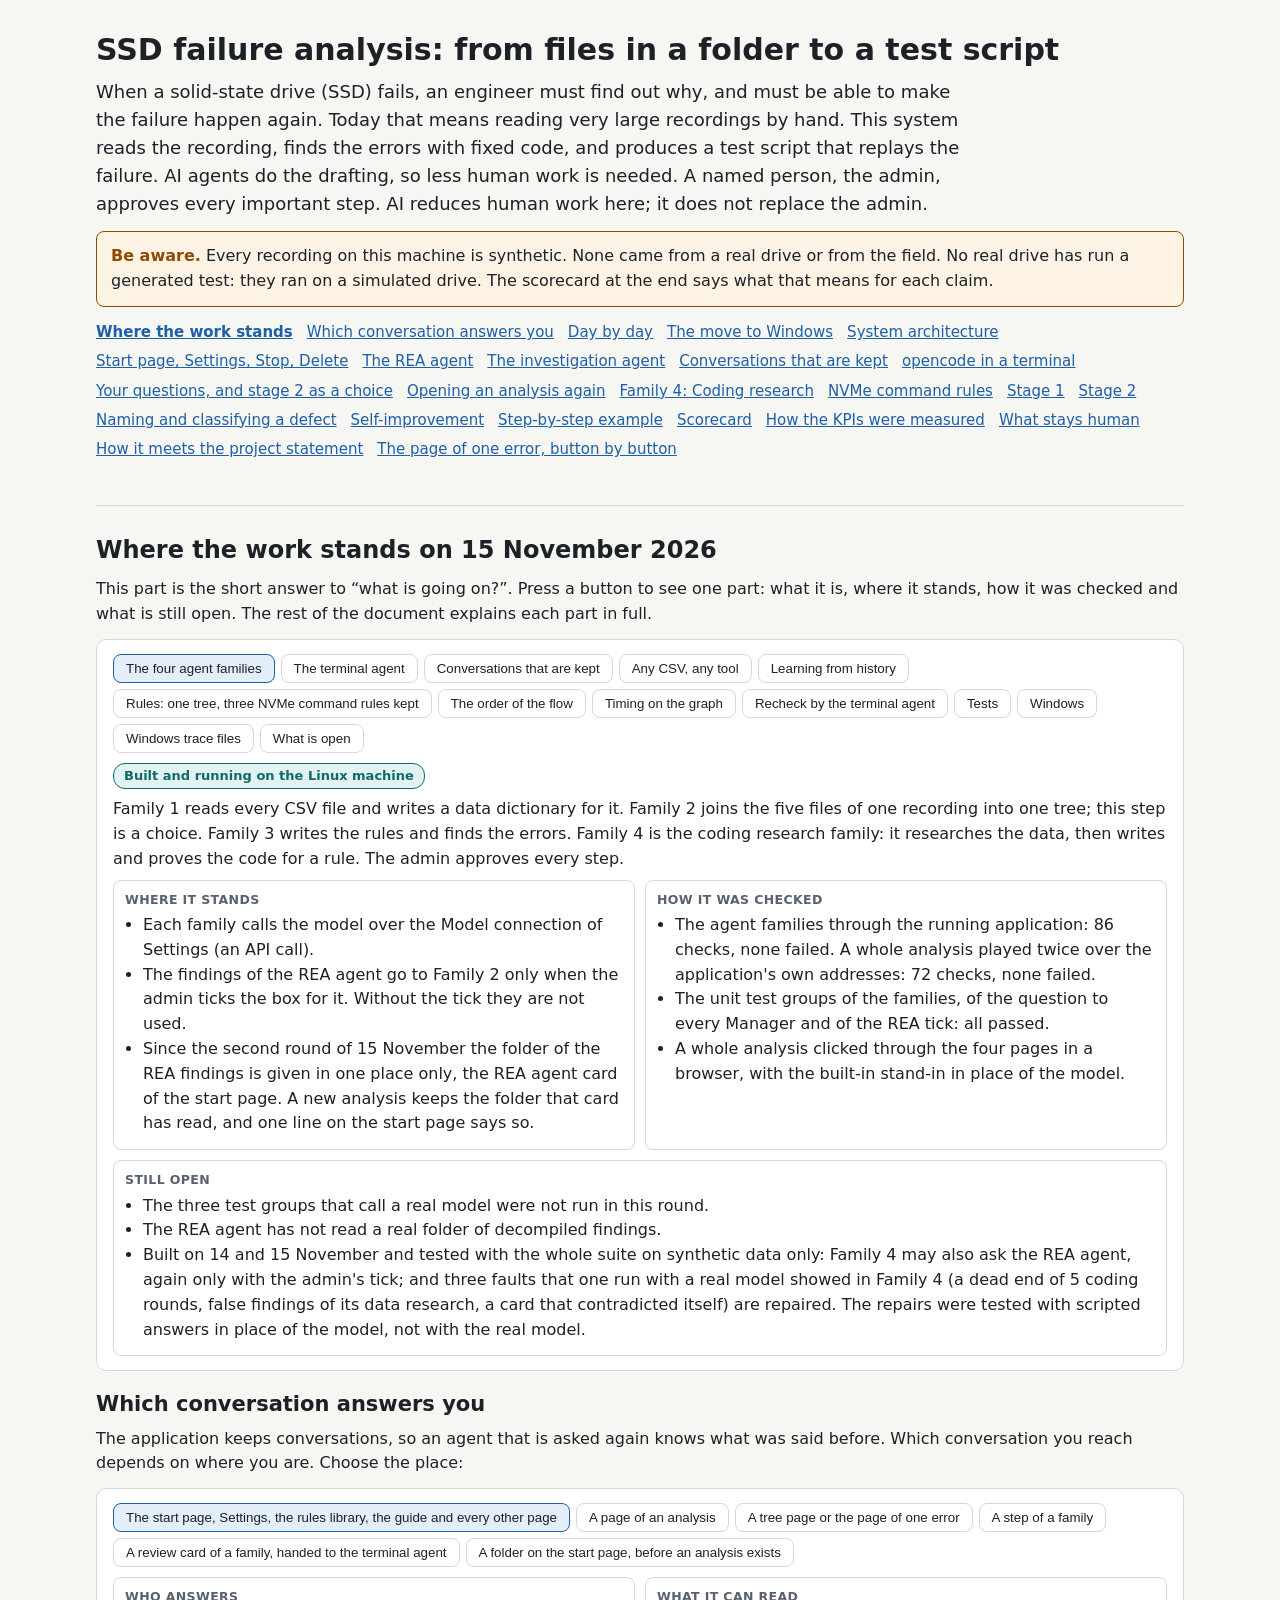
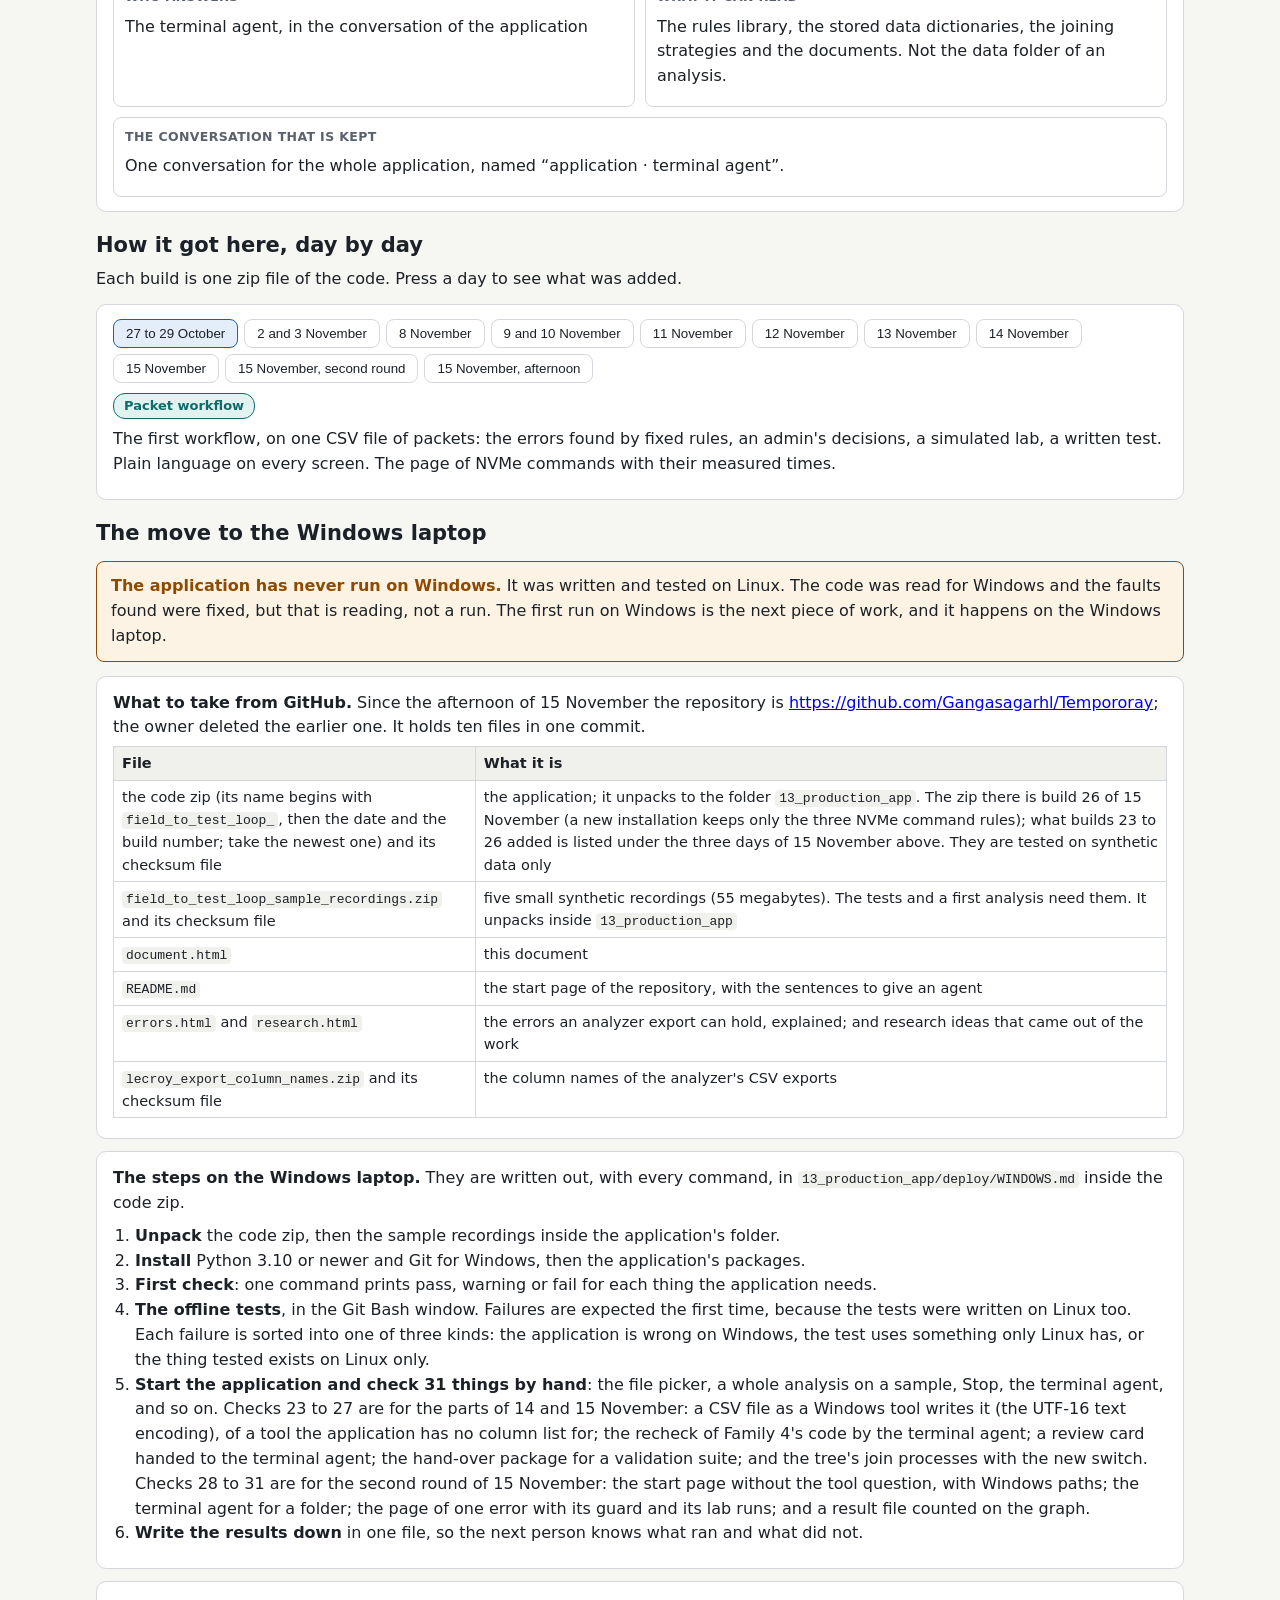
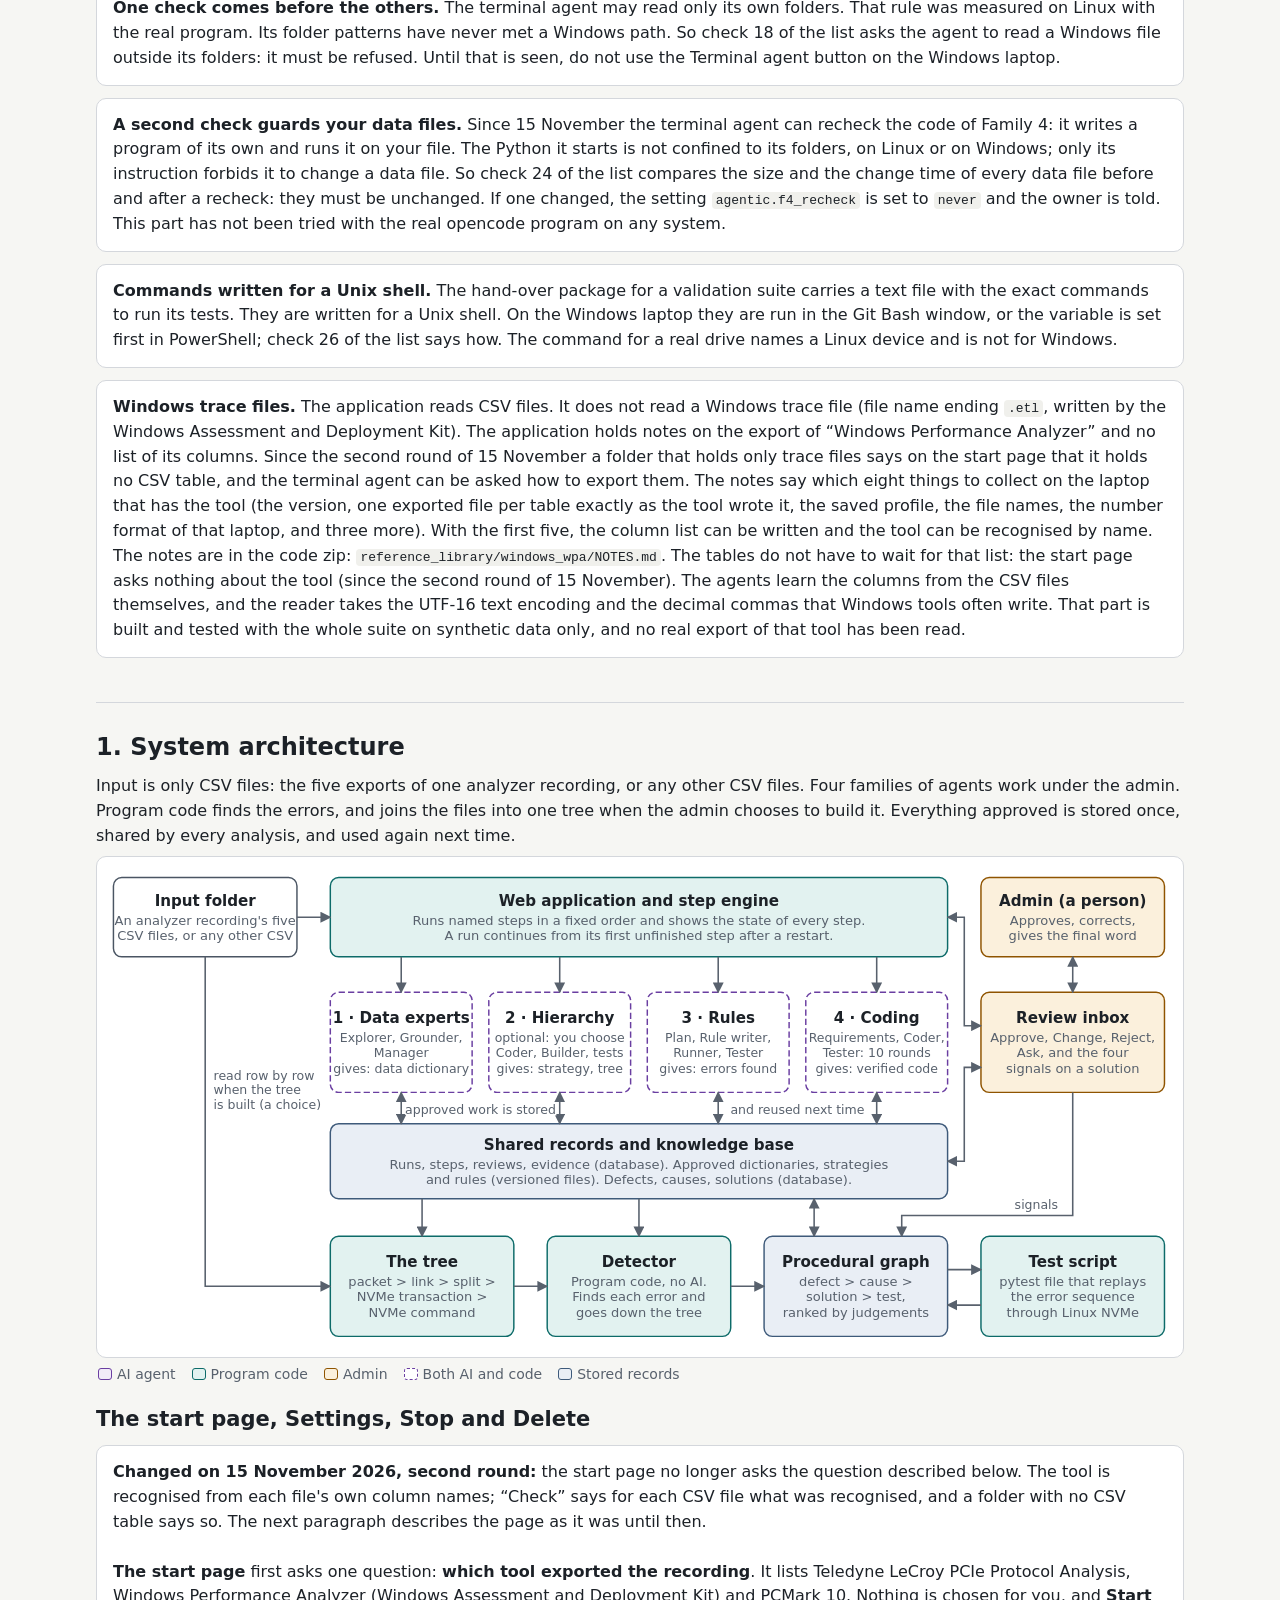
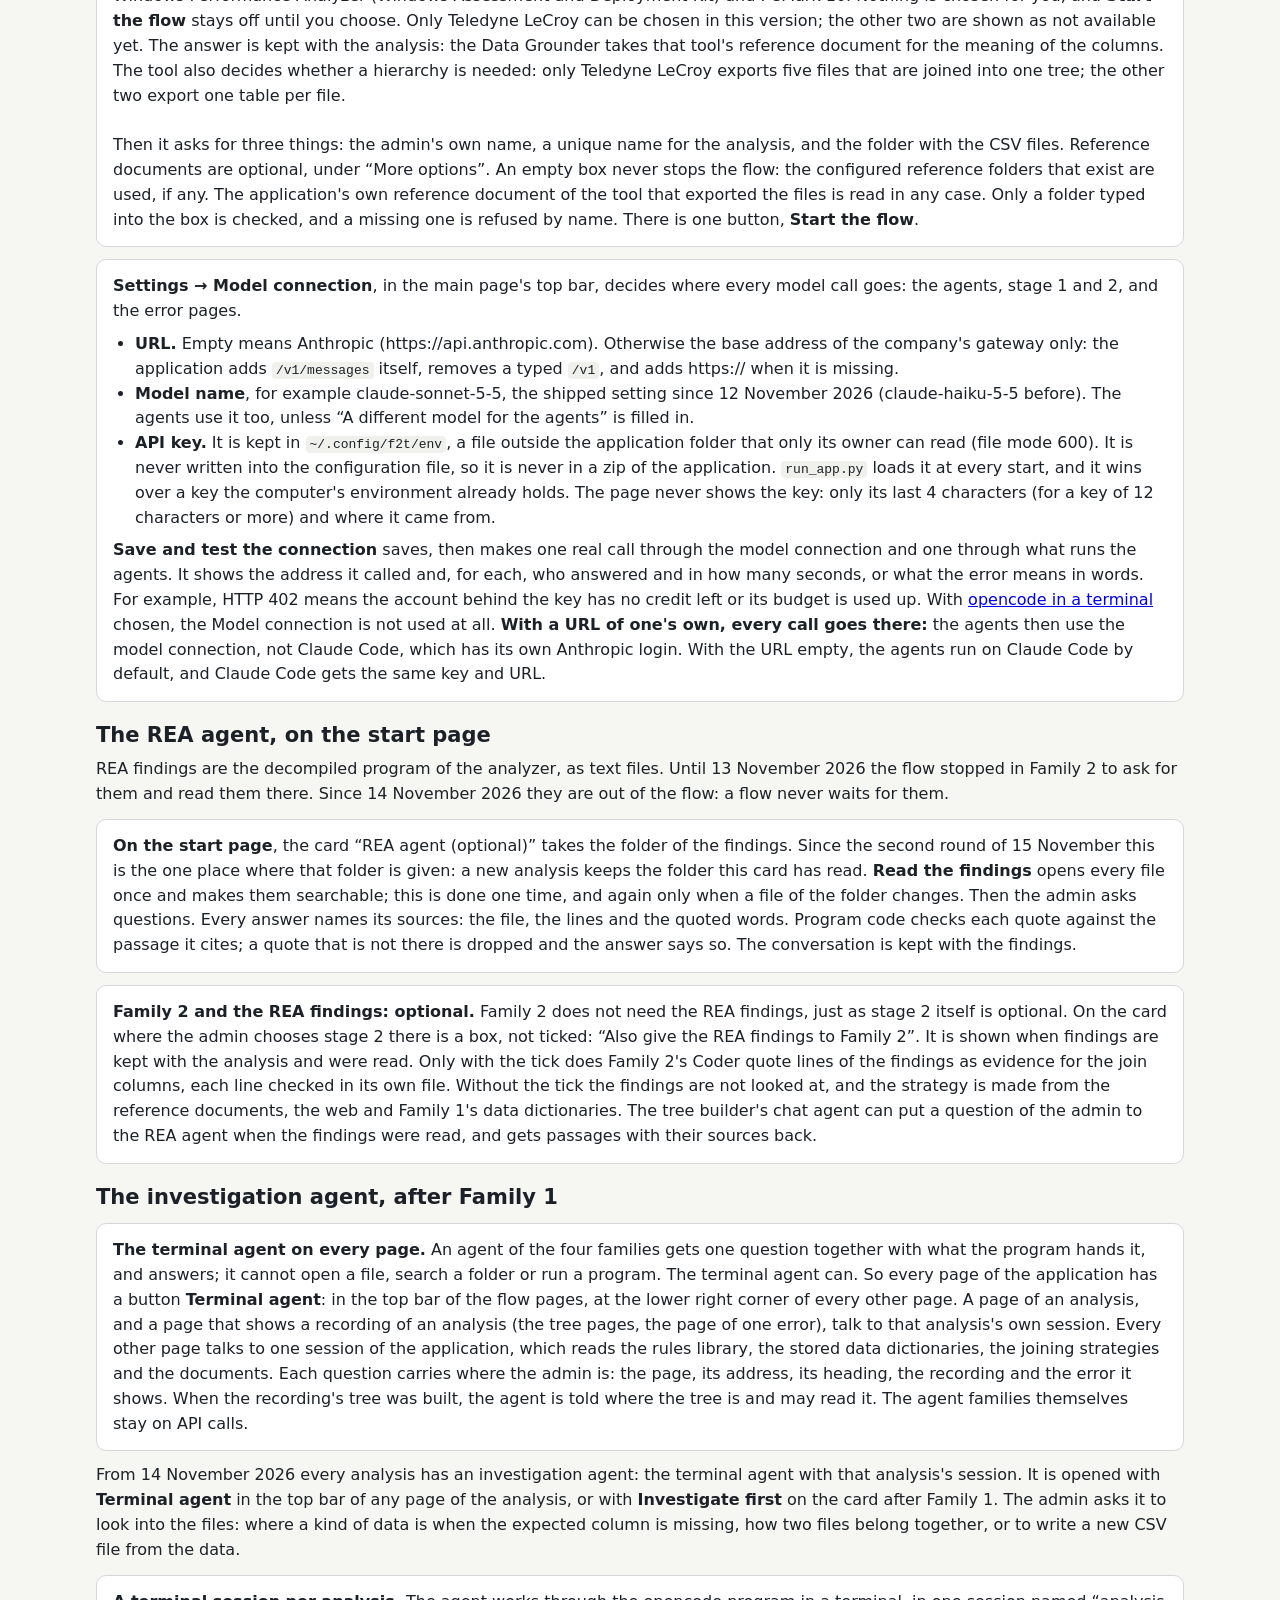
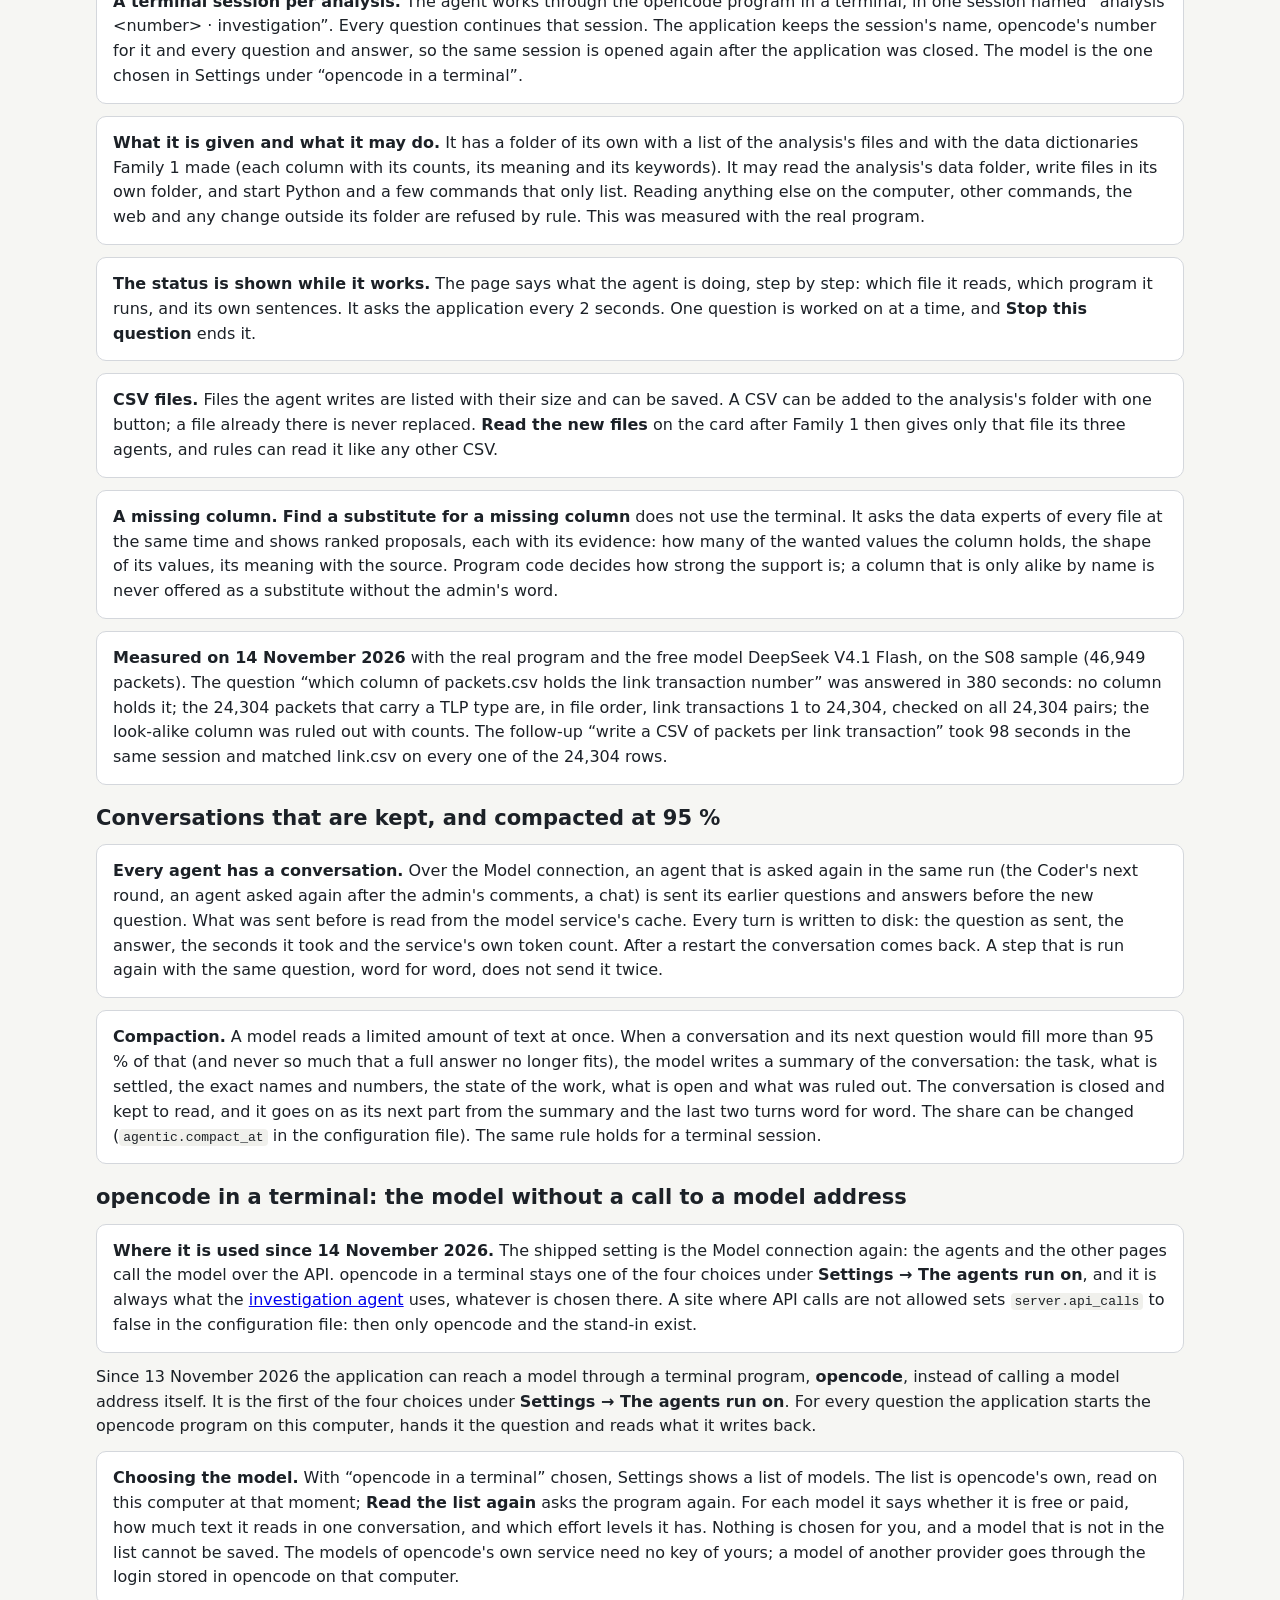
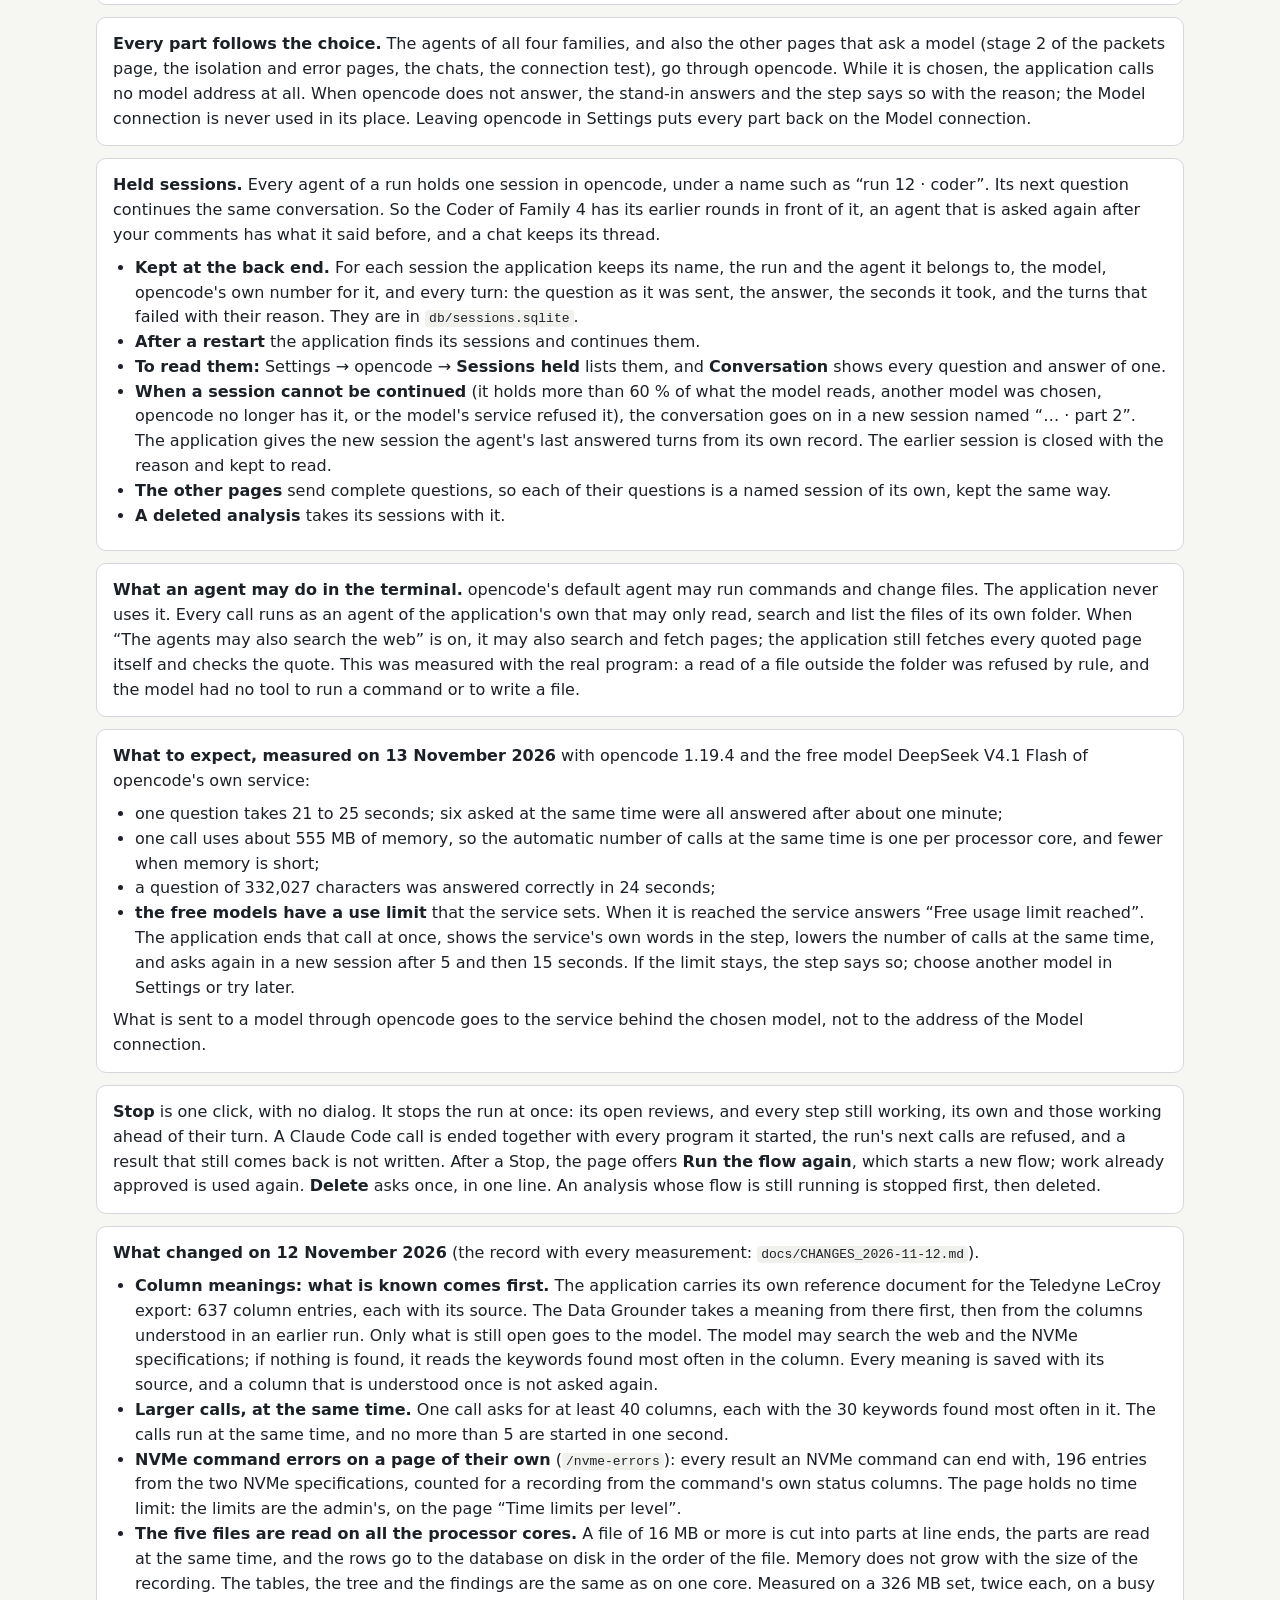
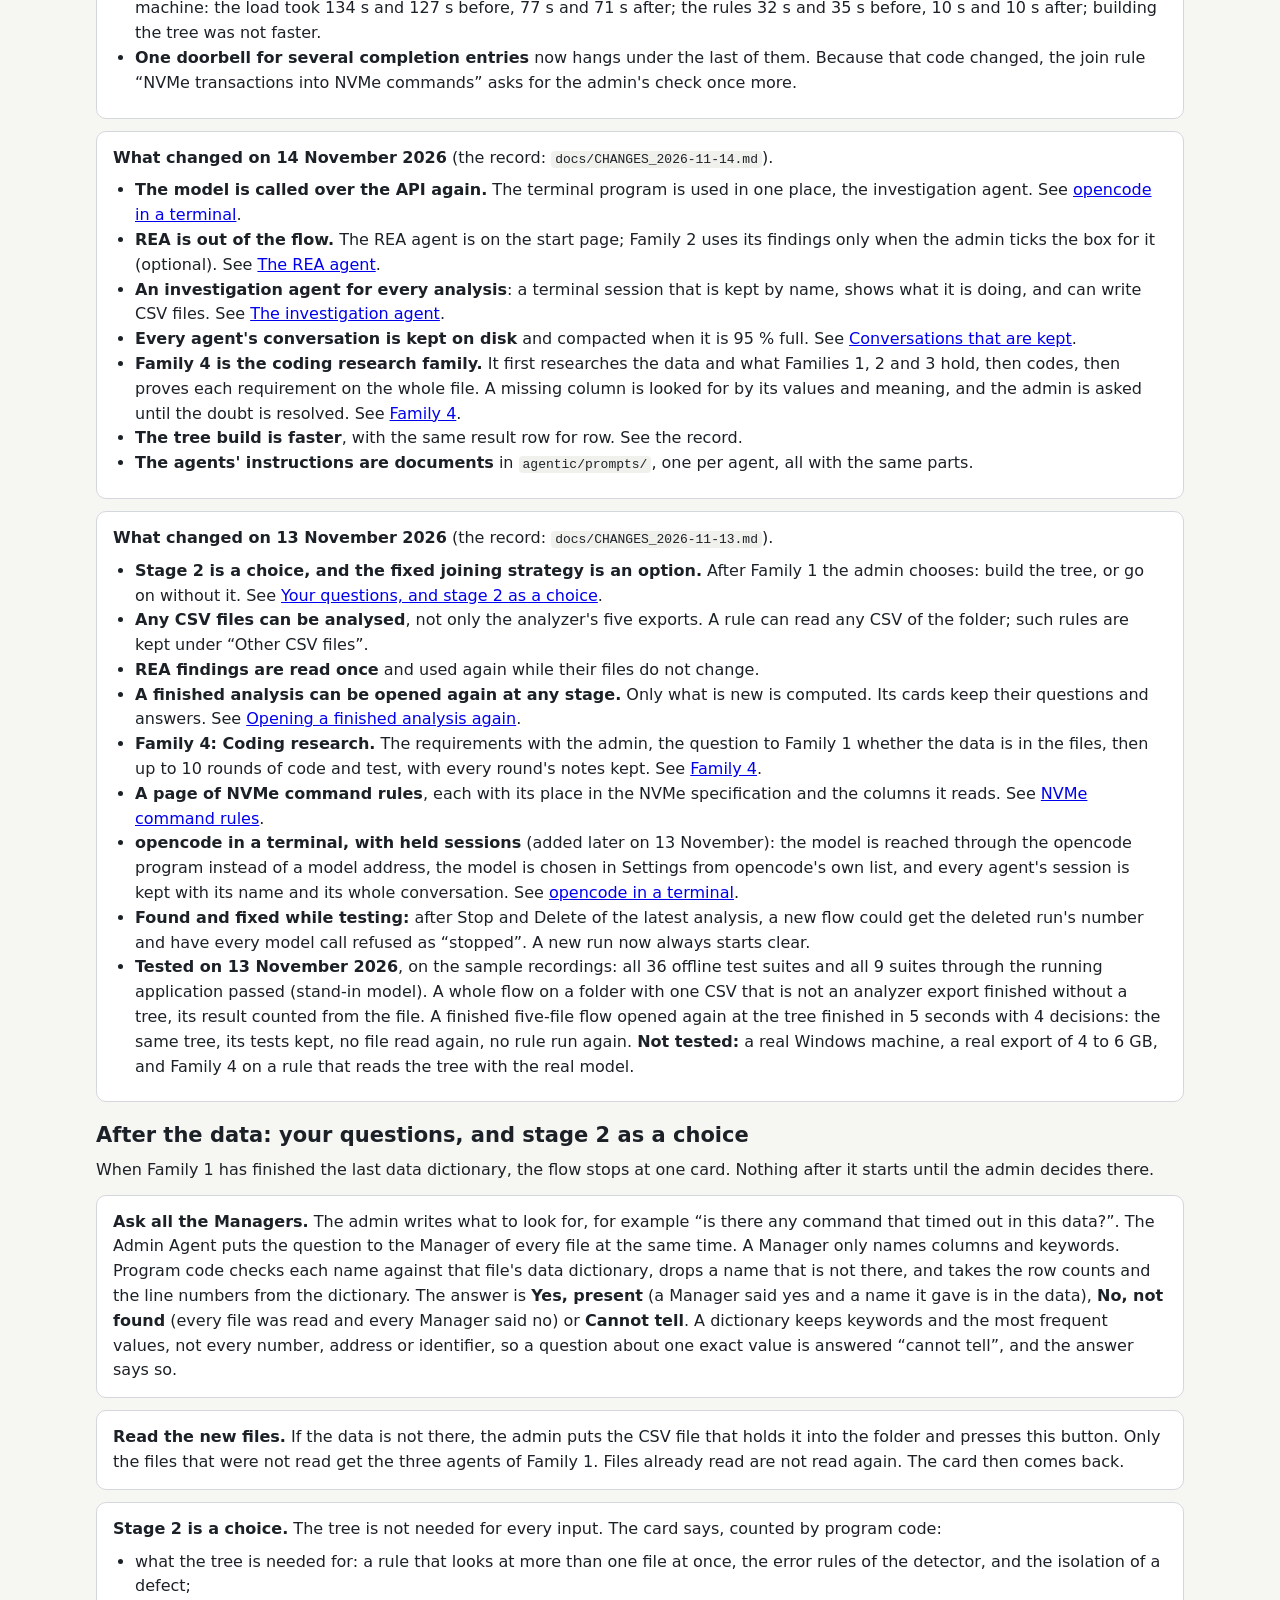
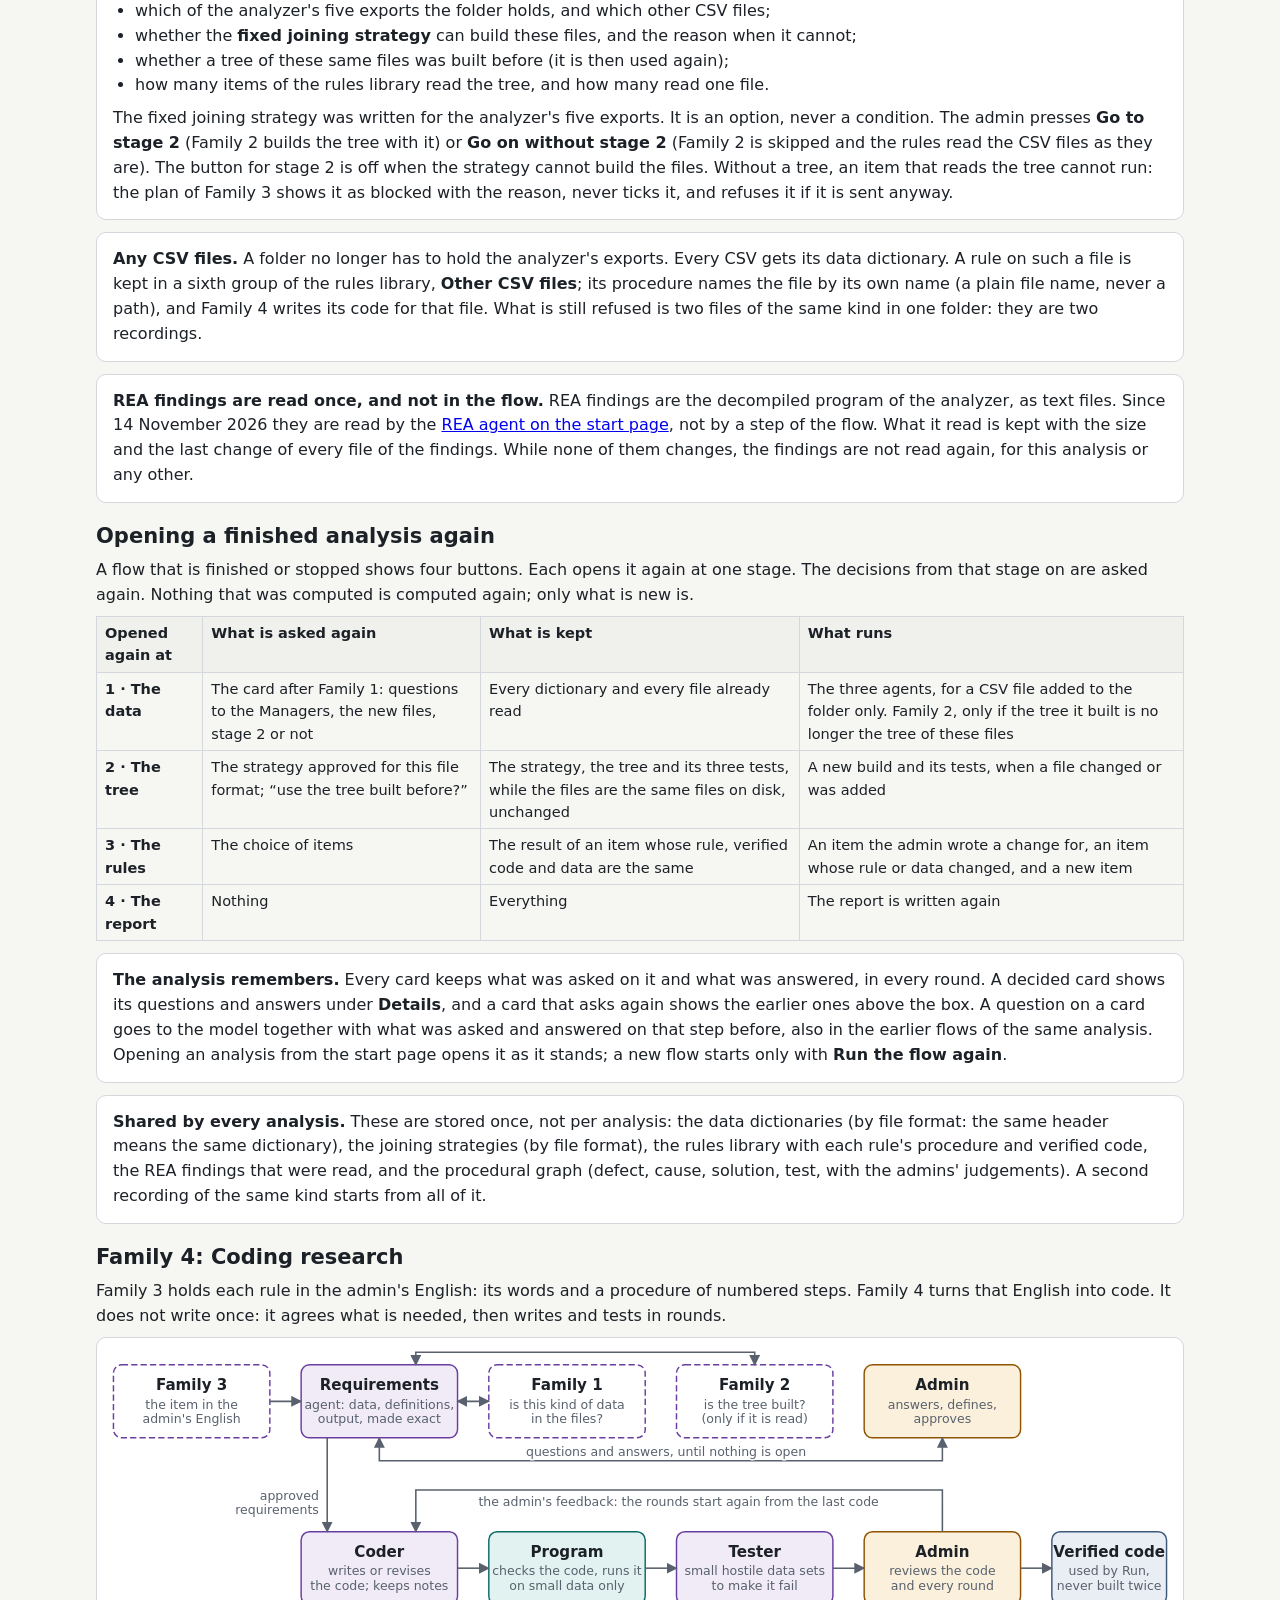
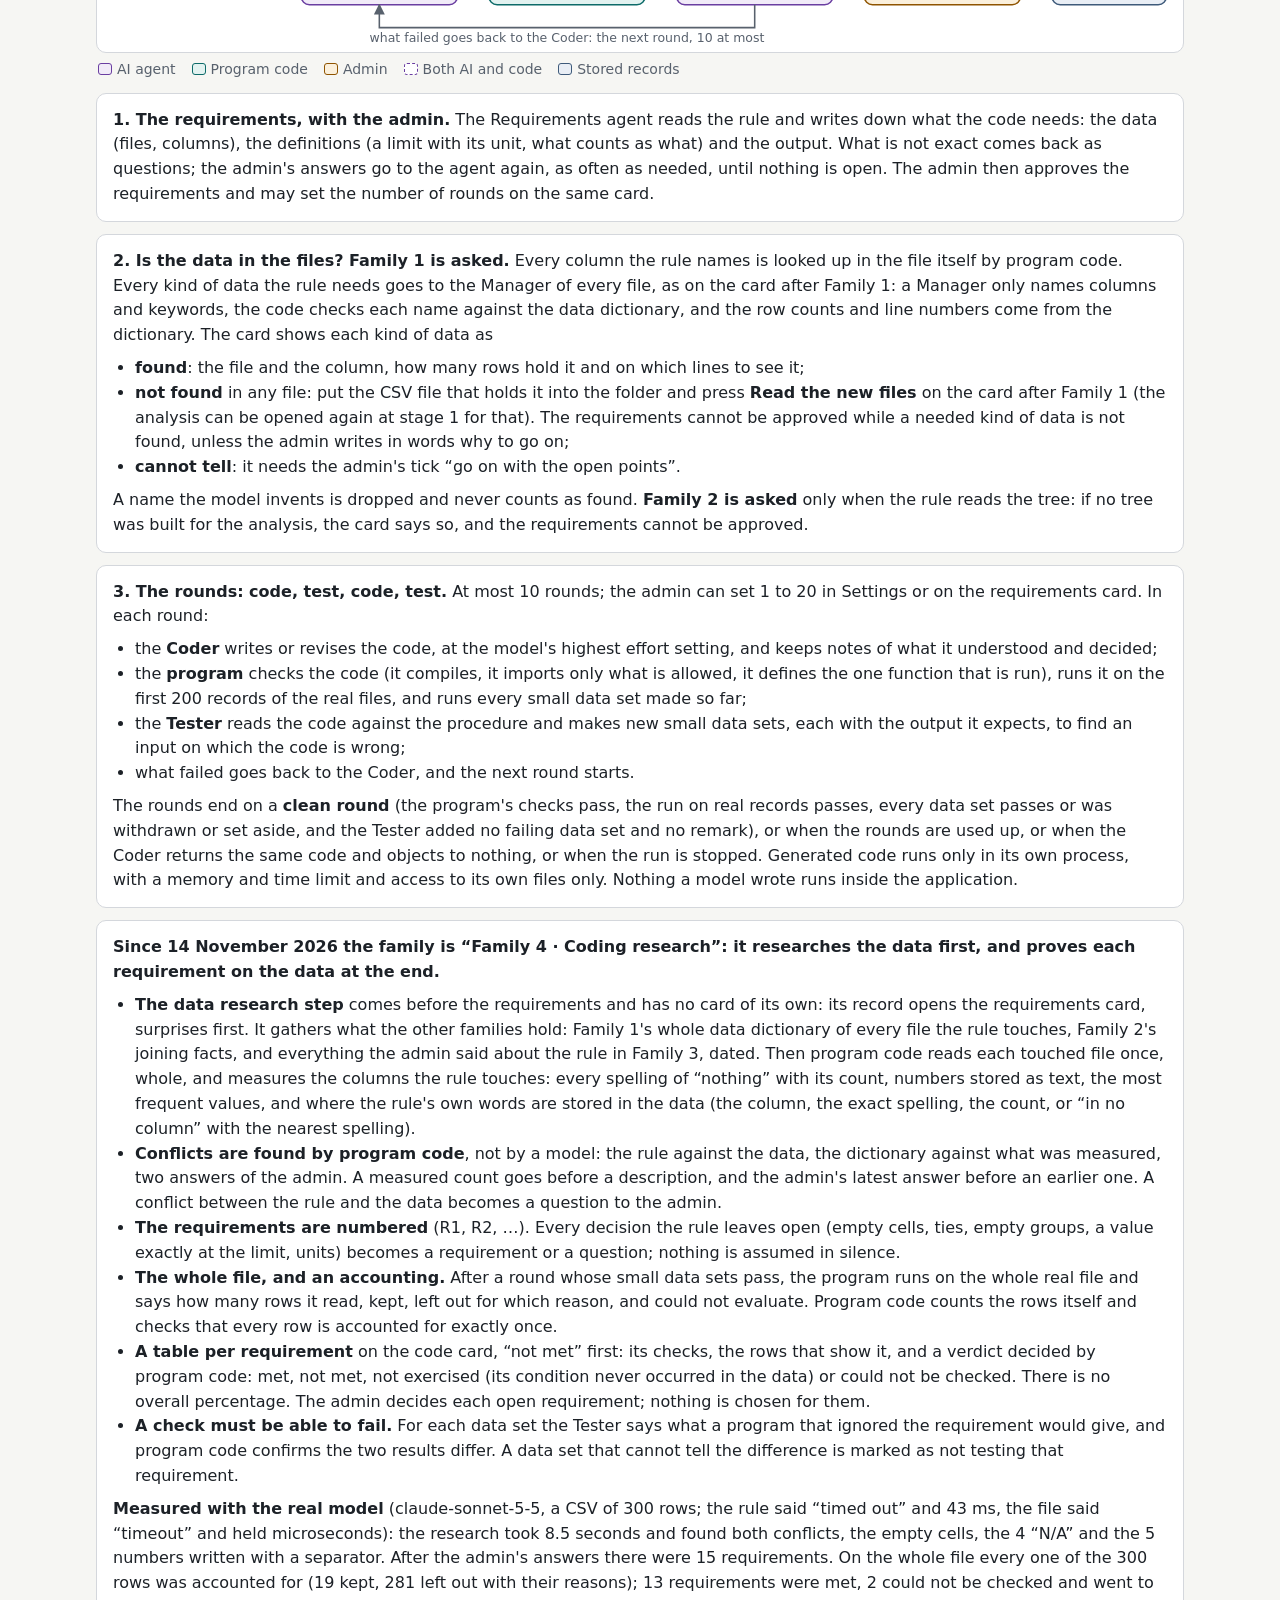
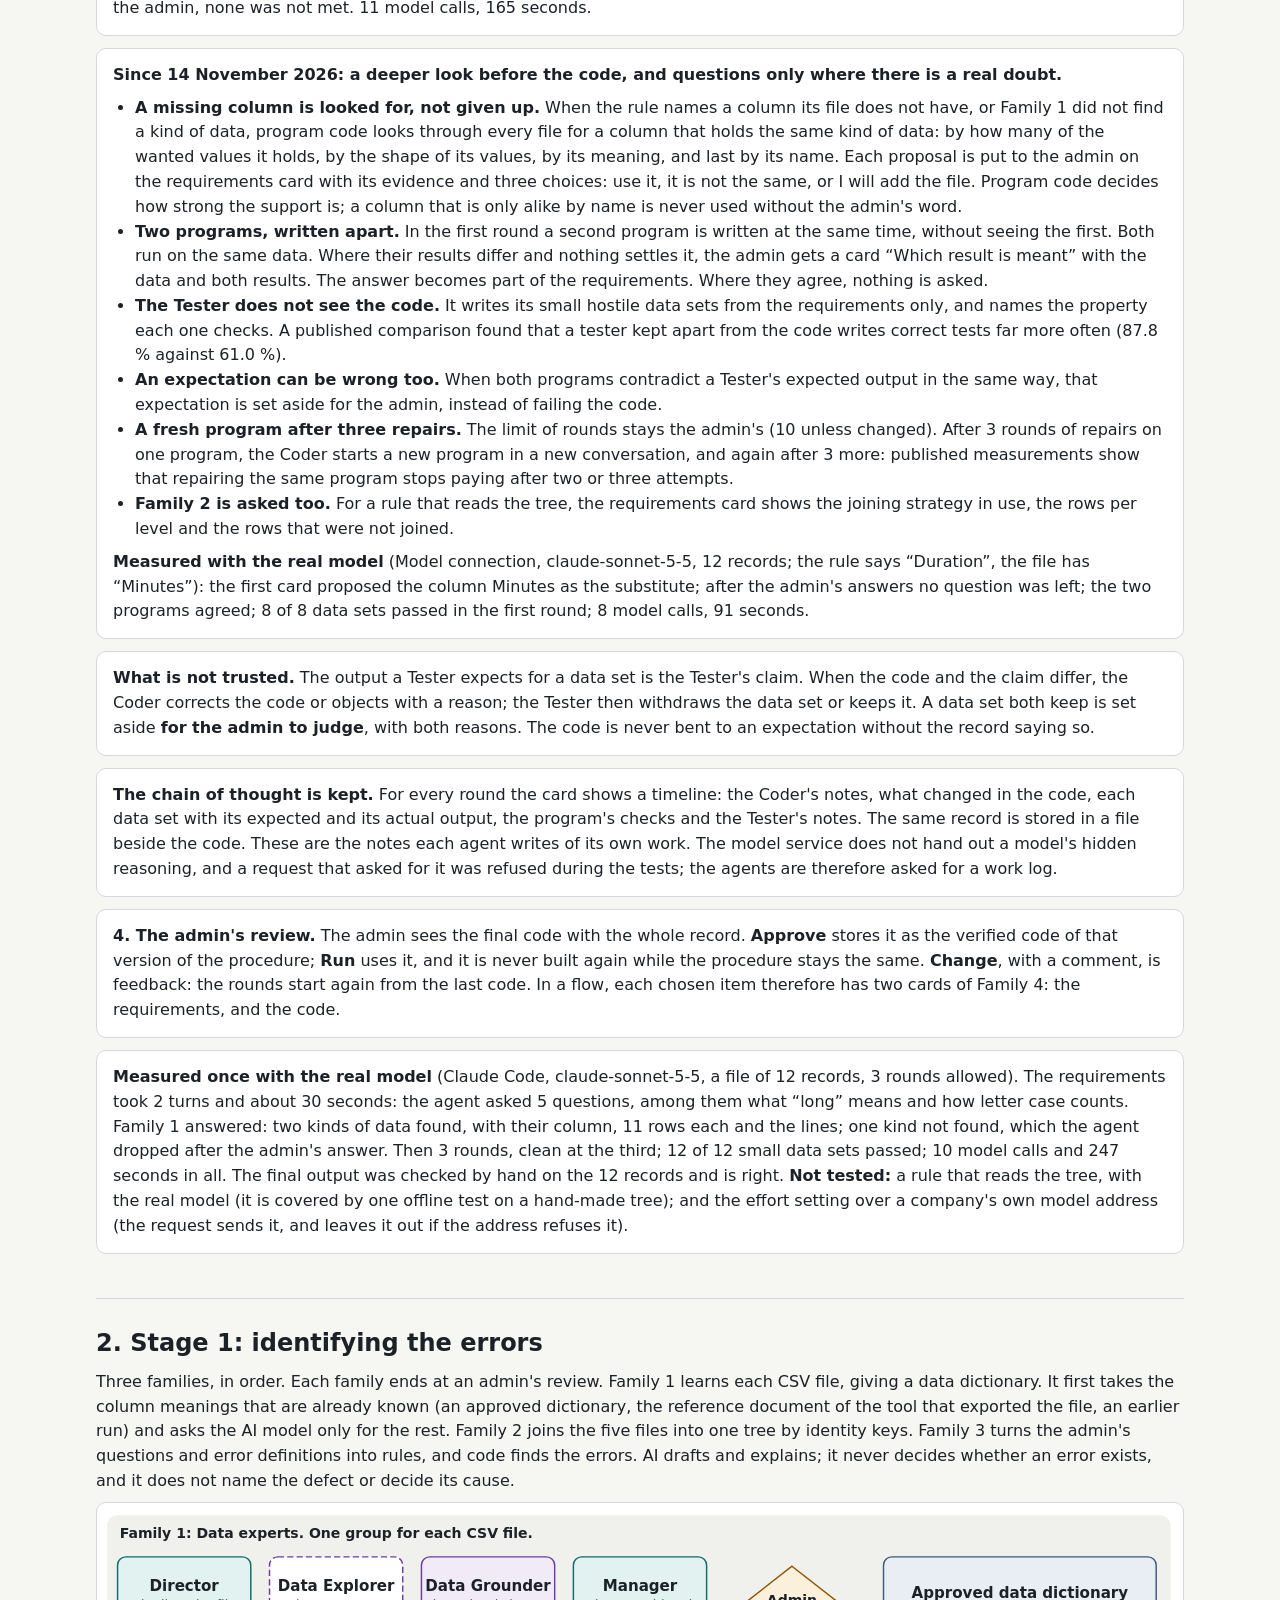
==== commit 72e252c3: "Add the nine-slide presentation (PowerPoint and PDF); document.html: how the application meets the s" ====
--- a/document.html
+++ b/document.html
@@ -126,7 +126,7 @@
 <h1>SSD failure analysis: from files in a folder to a test script</h1>
 <p class="lead">When a solid-state drive (SSD) fails, an engineer must find out why, and must be able to make the failure happen again. Today that means reading very large recordings by hand. This system reads the recording, finds the errors with fixed code, and produces a test script that replays the failure. AI agents do the drafting, so less human work is needed. A named person, the admin, approves every important step. AI reduces human work here; it does not replace the admin.</p>
 <div class="banner"><b>Be aware.</b> Every recording on this machine is synthetic. None came from a real drive or from the field. No real drive has run a generated test: they ran on a simulated drive. The scorecard at the end says what that means for each claim.</div>
-<nav class="toc"><a href="#now"><b>Where the work stands</b></a><a href="#sessions">Which conversation answers you</a><a href="#days">Day by day</a><a href="#move">The move to Windows</a><a href="#arch">System architecture</a><a href="#settings">Start page, Settings, Stop, Delete</a><a href="#rea">The REA agent</a><a href="#investigate">The investigation agent</a><a href="#kept">Conversations that are kept</a><a href="#terminal">opencode in a terminal</a><a href="#choice">Your questions, and stage 2 as a choice</a><a href="#again">Opening an analysis again</a><a href="#f4">Family 4: Coding research</a><a href="#nvmerules">NVMe command rules</a><a href="#s1">Stage 1</a><a href="#s2">Stage 2</a><a href="#naming">Naming and classifying a defect</a><a href="#loop">Self-improvement</a><a href="#walk">Step-by-step example</a><a href="#score">Scorecard</a><a href="#kpihow">How the KPIs were measured</a><a href="#human">What stays human</a></nav>
+<nav class="toc"><a href="#now"><b>Where the work stands</b></a><a href="#sessions">Which conversation answers you</a><a href="#days">Day by day</a><a href="#move">The move to Windows</a><a href="#arch">System architecture</a><a href="#settings">Start page, Settings, Stop, Delete</a><a href="#rea">The REA agent</a><a href="#investigate">The investigation agent</a><a href="#kept">Conversations that are kept</a><a href="#terminal">opencode in a terminal</a><a href="#choice">Your questions, and stage 2 as a choice</a><a href="#again">Opening an analysis again</a><a href="#f4">Family 4: Coding research</a><a href="#nvmerules">NVMe command rules</a><a href="#s1">Stage 1</a><a href="#s2">Stage 2</a><a href="#naming">Naming and classifying a defect</a><a href="#loop">Self-improvement</a><a href="#walk">Step-by-step example</a><a href="#score">Scorecard</a><a href="#kpihow">How the KPIs were measured</a><a href="#human">What stays human</a><a href="#meets">How it meets the project statement</a><a href="#buttons">The page of one error, button by button</a></nav>
 
 <h2 id="now">Where the work stands on 15 November 2026</h2>
 <p>This part is the short answer to &ldquo;what is going on?&rdquo;. Press a button to see one part: what it is, where it stands, how it was checked and what is still open. The rest of the document explains each part in full.</p>
@@ -153,7 +153,7 @@
 <div class="banner"><b>The application has never run on Windows.</b> It was written and tested on Linux. The code was read for Windows and the faults found were fixed, but that is reading, not a run. The first run on Windows is the next piece of work, and it happens on the Windows laptop.</div>
 <div class="card"><b>What to take from GitHub.</b> Since the afternoon of 15 November the repository is <a href="https://github.com/Gangasagarhl/Tempororay" style="overflow-wrap:anywhere">https://github.com/Gangasagarhl/Tempororay</a>; the owner deleted the earlier one. It holds ten files in one commit.
 <div class="tw"><table><tr><th>File</th><th>What it is</th></tr>
-<tr><td>the code zip (its name begins with <code>field_to_test_loop_</code>, then the date and the build number; take the newest one) and its checksum file</td><td>the application; it unpacks to the folder <code>13_production_app</code>. The zip there is build 25 of 15 November, afternoon; what builds 23, 24 and 25 added is listed under the three days of 15 November above. They are tested on synthetic data only</td></tr>
+<tr><td>the code zip (its name begins with <code>field_to_test_loop_</code>, then the date and the build number; take the newest one) and its checksum file</td><td>the application; it unpacks to the folder <code>13_production_app</code>. The zip there is build 26 of 15 November (a new installation keeps only the three NVMe command rules); what builds 23 to 26 added is listed under the three days of 15 November above. They are tested on synthetic data only</td></tr>
 <tr><td><code>field_to_test_loop_sample_recordings.zip</code> and its checksum file</td><td>five small synthetic recordings (55 megabytes). The tests and a first analysis need them. It unpacks inside <code>13_production_app</code></td></tr>
 <tr><td><code>document.html</code></td><td>this document</td></tr>
 <tr><td><code>README.md</code></td><td>the start page of the repository, with the sentences to give an agent</td></tr>
@@ -633,6 +633,230 @@
 <li>The admin checks what a correct drive must answer, before any test is written, and approves each test file after its trial on the simulated drive.</li>
 <li>The admin decides. AI drafts and explains. Program code finds the errors, computes each error's evidence, names the defect from the dictionary and decides the cause keyword by fixed rules. The AI model never decides whether an error exists, what the defect is called, or its cause.</li>
 </ul>
+<h2 id="meets">9. How the application meets the project statement</h2>
+<p>The project started from a written statement: a problem, a proposed solution, goals, a way to deploy it and expected outcomes. Split into single sentences, it makes 16 parts, S1 to S16. This section takes them one by one: what each asks, what was built, what was measured, and how strictly it is met today.</p>
+<div class="banner"><b>The honest line first.</b> Everything below ran on synthetic recordings and a simulated drive. Nothing ran on Windows, on a real capture, on a real drive, or in a real validation suite. No engineer was timed. So, judged strictly, <b>0 of the 16 parts are covered in the real world, 14 are partly covered, and 2 are not covered</b> (S2, faster reproduction in the lab; S11, learning from historical data).</div>
+
+<div class="card"><h3>First, a story: the garage and its promise</h3>
+<p>A car stalls, but only sometimes. The garage manager writes a promise to the owner: &ldquo;We will find the fault from the car's driving log. We will make it stall again in the workshop, quickly. We will keep a binder of repair cards so the same fault is never missed twice. We will hand the inspection station a check it can run on every car.&rdquo;</p>
+<p>The mechanic builds a tool for each line of the promise. He tries every tool in the yard behind the garage, on a practice car that stalls when he tells it to. Everything works there.</p>
+<p>Is the promise kept? Not yet. No customer's car has been on the road with the tools, and nobody timed how long the mechanics took with and without them. The honest grade for most lines is &ldquo;partly&rdquo;: the tool exists and worked in the yard. A line is &ldquo;kept&rdquo; only when it works on a real car.</p>
+<div class="tw"><table><thead><tr><th>In the story</th><th>In the application</th></tr></thead><tbody>
+<tr><td>the written promise, line by line</td><td>the project statement, split into 16 parts (S1 to S16)</td></tr>
+<tr><td>the car's driving log</td><td>the recording of the analyzer, exported as CSV files</td></tr>
+<tr><td>the practice car in the yard</td><td>synthetic recordings and the simulated drive</td></tr>
+<tr><td>a customer's car on the road</td><td>a real capture and a real drive</td></tr>
+<tr><td>the binder of repair cards</td><td>the procedural graph: each defect, its causes and their solutions</td></tr>
+<tr><td>the inspection station</td><td>the team's formal validation suite</td></tr>
+<tr><td>&ldquo;partly&rdquo; on the grade sheet</td><td>the strict verdict: built and measured, but not on real data</td></tr>
+</tbody></table></div>
+</div>
+
+<div class="card"><h3>The application's own example</h3>
+<p>The synthetic sample S17 holds 608 NVMe commands. A rule finds an error at NVMe command row 144. Code names the defect &ldquo;Read aborted by the host, status Command Abort Requested&rdquo;. Fixed rules give it a cause. The admin stores a solution, a test is written, and the test fails on a faulty simulated drive and passes on a correct one. That one error touches S1 (isolate), S6 (a first proposal from the model), S8 and S15 (a test script, handed over) and S9 (the loop). But S17 was made by the project's own generator, and the drive was a program. So it shows that the chain works, not that it finds real faults.</p>
+</div>
+
+<div class="card"><h3>The measured numbers in one place</h3>
+<ul>
+<li><b>Faults found:</b> 300 of 300 faults written into synthetic recordings were found at the exact command, all of the right kind. A simple filter on the status column found 40 %.</li>
+<li><b>False alarms:</b> 0 on 665 commands of clean recordings. With timing noise added: 2 on 2,415 commands, under the limit of 1 in 1,000 set for the test.</li>
+<li><b>Tests:</b> 22 of 22 written tests fail on a simulated drive with the defect and pass when it is fixed. They were written with 0 hand-written lines.</li>
+<li><b>Known failures:</b> 0 of 257 returns of known failures leaked back. This is true partly by construction: the second recording was the same recording with another random seed.</li>
+<li><b>Reading effort:</b> 93.4 % fewer commands to read at the lowest (median 93.8 %), on 20 synthetic runs. That counts rows, not hours. Nobody was timed.</li>
+<li><b>History:</b> on the simulated drive, stored history of the same kind of defect cut the median lab runs from 48 to 10 (better in 28 of 30). Stale history was worse in 25 of 30 cases, wrong history in 30 of 30, by up to 84 more runs.</li>
+<li><b>The search without the simulator's hint:</b> it found 33 of 50 hidden triggers, against 37 of 50 for a random choice. That is worse than random.</li>
+</ul>
+<p class="wn">Sources: the measured-evidence test and its reruns; the change records of 14 and 15 November; the coverage check of 15 November.</p>
+</div>
+
+<div class="card"><h3>The 16 parts, one row each</h3>
+<p>&ldquo;Built&rdquo; says where it is on the screens. &ldquo;Measured&rdquo; is on synthetic recordings or the simulated drive only. The verdict is the strict one of the coverage check of 15 November: a verdict changes only when the part is tested as a whole and, where the statement needs it, on real data.</p>
+<div class="tw"><table>
+<thead><tr><th>No.</th><th>What the statement asks</th><th>What was built, and where on the screens</th><th>What was measured (synthetic / simulated)</th><th>Strict verdict</th><th>What would prove it in the real world</th></tr></thead>
+<tbody>
+<tr><td colspan="6"><b>The problem</b></td></tr>
+<tr><td>S1</td><td>Isolate defects from a recording effectively.</td><td>The page of one error, opened from the errors page: the facts, the commands around the error, &ldquo;Isolate the defect&rdquo;. Code names the defect; fixed rules choose the cause. A command that never completed now has its cause read from the host's Abort, the reset and what the drive did meanwhile.</td><td>300 of 300 planted faults found at the exact command; 0 false alarms on 665 clean commands. The 7 timeout errors of S17 now get causes their rows justify (18 tests).</td><td><span class="stt part" style="margin:0">Partly</span></td><td>One real five-file capture with a confirmed defect, and the errors compared with the analyzer's own error list.</td></tr>
+<tr><td>S2</td><td>Reproduce failures faster in the lab.</td><td>The optional search on the page of one error. It replays changed sequences and counts how often the failure comes back. Choosing the real bench answers &ldquo;not connected yet&rdquo;.</td><td>With history of the same kind: median lab runs 48 &rarr; 10, better in 28 of 30. Stale history worse in 25 of 30, wrong in 30 of 30 (up to 84 more). Lab runs on a simulated drive are not lab time.</td><td><span class="stt no" style="margin:0">Not covered</span></td><td>A real drive behind the bench connection, with faulty and fixed firmware; the time to the first reproduction, with and without the tool.</td></tr>
+<tr><td>S3</td><td>Automate trace analysis from basic bug identification to precise reproduction.</td><td>One flow: start page, page 1 (the data), page 2 (the tree), page 3 (the rules), the errors page, the page of one error, the test. Code keeps the order: no error is listed before the admin approves the rule's result.</td><td>A whole flow, played twice: 72 checks, 0 failed. 22 of 22 written tests fail with the defect and pass when fixed.</td><td><span class="stt part" style="margin:0">Partly</span></td><td>A real capture through the whole flow, and its written tests run on a real drive.</td></tr>
+<tr><td>S4</td><td>Look for weaknesses before they fail in the field.</td><td>The stress step after a search pushes the timing harder while the failure still comes back. An item &ldquo;commands that came close to the limit&rdquo; was built, then moved to Deleted items: the NVMe command file does not hold the completion time it needs.</td><td>On the four samples that item listed nothing (largest share about 0.0013 % of the limit). An earlier sweep: 14 variants, 42 simulated lab runs, 3 filed as tests.</td><td><span class="stt part" style="margin:0">Partly (weak)</span></td><td>A command close to its limit on a real recording, swept on a real bench.</td></tr>
+<tr><td colspan="6"><b>The proposed solution</b></td></tr>
+<tr><td>S5</td><td>Pattern recognition and PCIe / link-layer trace analysis, on Teledyne LeCroy and VIAVI traces.</td><td>Any tool's recording, once exported as CSV, is read in its own form; the tool is recognised from the column names, not asked. Family 1 learns the columns. The rules library is one tree. 52 rule families for NVMe command errors were researched (38 runnable); a new installation keeps 3 and puts the other 37 in Deleted items.</td><td>On the four samples the 38 runnable families found 16 rows in all. One run with a real model on a disguised file: 15 of 15 column meanings right, but 11 of 15 had no source the program can check.</td><td><span class="stt part" style="margin:0">Partly</span></td><td>One real LeCroy export, and one real VIAVI export turned into text by the people who have the tool.</td></tr>
+<tr><td>S6</td><td>A language model writes a first test scenario that mimics the failure.</td><td>On the page of one error the model proposes which earlier commands are needed, why and how, the optimized sequence and what a correct drive must answer. Code checks every row it cites.</td><td>A real model answered in 3 live test groups (14 November). In the main flow code writes the first sequence and the model only picks rows.</td><td><span class="stt part" style="margin:0">Partly</span></td><td>A real model on real errors; count how often the admin had to correct its proposals.</td></tr>
+<tr><td>S7</td><td>A reinforcement-learning agent improves command order and timing from that seed, rewarded when the failure comes back.</td><td>The optional search changes which commands are sent, their order and their gaps, and scores each try by how often the same failure comes back. What it learns is kept on the graph as counts. No model is trained.</td><td>With the simulator's time hint: 50 of 50 hidden triggers found, random 37 of 50. Without it: 33 of 50, worse than random.</td><td><span class="stt part" style="margin:0">Partly</span></td><td>A real bench, and the same defect captured twice, to see whether stored timing brings it back again.</td></tr>
+<tr><td>S8</td><td>The most stressful conditions become test scripts in the formal validation suite.</td><td>The stress step; a test written from its result (part 6); part 7 builds one package for a suite and brings its result file back, counted as lab runs.</td><td>22 scripts written with 0 hand-written lines. The package and the result file passed their own tests (23 tests) with hand-written result files.</td><td><span class="stt part" style="margin:0">Partly</span></td><td>One package run in the team's suite on a real drive, with its result brought back and counted. The owner's ten questions about the suite need answers first.</td></tr>
+<tr><td colspan="6"><b>The goals</b></td></tr>
+<tr><td>S9</td><td>A self-optimizing framework closes the loop from detection to reproduction.</td><td>The admins' judgements reorder stored solutions; the search reads the graph and writes its runs back; a suite's result comes back as lab runs.</td><td>The graph's own tests passed. The loop has closed on the simulated drive only.</td><td><span class="stt part" style="margin:0">Partly</span></td><td>A real drive's result carried back to the graph, and the same defect captured twice on the same firmware.</td></tr>
+<tr><td>S10</td><td>Validated results (traces, workloads) are archived as a knowledge base.</td><td>Each time the admin validates something on an error, the rows around it are copied into the knowledge base and survive deleting the upload. The graph keeps every lab result with bench, timing, drive model and firmware. A table for workload records exists, without a screen.</td><td>Rows read back after the upload was deleted: 0.5 to 1.8 MB compressed per error on S17.</td><td><span class="stt part" style="margin:0">Partly</span></td><td>The window size on a real 4 to 6 GB capture, real workloads archived, and one store instead of two.</td></tr>
+<tr><td>S11</td><td>Reinforcement learning is applied to historical data to tune test parameters and workloads.</td><td>The next search of the same kind of defect starts from what earlier searches and lab runs left on the graph. Rows from another firmware are only a marked starting point.</td><td>Same-kind history: median 48 &rarr; 10 lab runs, better in 28 of 30. Stale: worse in 25 of 30. Wrong: worse in 30 of 30.</td><td><span class="stt no" style="margin:0">Not covered</span></td><td>A real bench with real history: the same kind of defect captured twice on the same firmware.</td></tr>
+<tr><td colspan="6"><b>Deployment</b></td></tr>
+<tr><td>S12</td><td>A validation suite plus an AI pipeline; analyzers supply the traces; scripts come from the optimized sequences.</td><td>One web application. The model connection is set in Settings. Analyzer recordings come in as CSV folders exported with the maker's software. Approved tests leave as a package. A Windows guide exists.</td><td>All 66 offline test groups passed on Linux (15 November).</td><td><span class="stt part" style="margin:0">Partly</span></td><td>The first run on the Windows laptop, a real analyzer export, and a real suite.</td></tr>
+<tr><td colspan="6"><b>Expected outcomes</b></td></tr>
+<tr><td>S13</td><td>About 50 % less hand work in the first look at the logs.</td><td>The automatic first sort: files read, errors found, window and cause made by code, known failures answered from memory.</td><td>93.4 % fewer commands to read (median 93.8 %), on 20 synthetic runs. That is rows, not hours. Nobody was timed.</td><td><span class="stt part" style="margin:0">Partly</span></td><td>Engineers timed with and without the tool on the same real recordings.</td></tr>
+<tr><td>S14</td><td>Better detection accuracy, full coverage, zero leakage of known failures.</td><td>The detector's rules, the three kept NVMe command error rules, and the memory of known failures.</td><td>300 of 300 found, against 40 % for a status-column filter. False alarms 0 on 665 clean commands, 2 on 2,415 noisy (limit 1 per 1,000). 0 of 257 known failures leaked (true by construction). Mild slow-downs missed: 5 times slower found in 29 of 48.</td><td><span class="stt part" style="margin:0">Partly</span></td><td>A real capture: the application's counts against the analyzer's own error list and a person's count by hand.</td></tr>
+<tr><td>S15</td><td>AI-driven automation cuts the hand work of designing and writing test scripts.</td><td>Part 6 of the page of one error: the model proposes what a correct drive must answer, code writes the test, a two-way check runs it, the admin approves.</td><td>22 scripts, 0 hand-written lines, all ran unedited on the simulated drive. A fixed template writes the file.</td><td><span class="stt part" style="margin:0">Partly</span></td><td>Minutes to write a test by hand and with the tool, timed; the scripts run unchanged on a real drive.</td></tr>
+<tr><td colspan="6"><b>The title</b></td></tr>
+<tr><td>S16</td><td>One integrated, closed-loop flow for quality control.</td><td>One flow from the start page to the hand-over. The search and the stress step sit on the page of one error.</td><td>The whole-flow tests passed (72 checks, 0 failed).</td><td><span class="stt part" style="margin:0">Partly</span></td><td>Cause, graph and test also for CSV files of other tools (today only for NVMe commands of the LeCroy five-file export), one store instead of two, and a real capture through the whole loop.</td></tr>
+</tbody></table></div>
+</div>
+
+<div class="card"><h3>What would move the verdicts</h3>
+<p>In the order of how much each unlocks:</p>
+<ol>
+<li><b>A real drive behind the bench connection</b>, with faulty and fixed firmware. It decides S2, S3, S4, S7, S8, S9, S12, S14 and S15.</li>
+<li><b>One real Teledyne LeCroy five-file capture with a confirmed defect.</b> It decides S1, S3, S5, S13 and S14.</li>
+<li><b>One real export of another tool</b>, for example VIAVI, turned into text by the people who have the tool. No reader per tool is written.</li>
+<li><b>The second half for any CSV:</b> a cause, a place in the graph and a test for an error of a file outside the five-file tree.</li>
+<li><b>A way to check column meanings</b> of an unknown tool before everything stands on them.</li>
+<li><b>Engineers timed</b>, with and without the tool, on real captures. The only way to S13.</li>
+<li><b>The owner's answers about the team's validation suite.</b> They decide S8 and S12.</li>
+</ol>
+<p>The work list for whoever has the real environment gives each item a number, what to do and what to write down.</p>
+</div>
+
+<div class="note"><b>The state of the code.</b> Build 26, 15 November 2026. A new installation keeps only 3 NVMe command error rules: NVMe command timeout, Read failed, and The command was aborted because the host asked. The other 37 rule families start in Deleted items; Restore brings one back.</div>
+<p class="wn">Where it lives: the statement in docs/OPPORTUNITY_STATEMENT.md; the strict verdicts in docs/OPPORTUNITY_COVERAGE_2026-11-15.md; the work list in deploy/REAL_ENVIRONMENT_WORK.md; the round of 15 November in docs/CHANGES_2026-11-15_round2.md; a step-by-step page beside this one, how_it_meets_the_statement.html.</p>
+
+<h2 id="buttons">10. The page of one error, part by part and button by button</h2>
+<p>Every error on the errors page has a button &ldquo;Isolate this error&rdquo;. It opens the page of that one error. Parts 1 to 3 show the facts, the commands around the error and the isolation (see <a href="#naming">section 4</a> and <a href="#walk">section 6</a>). This section explains what comes after: the cause, the solution, the four judgement buttons, the optional search, the test, the hand-over, and the question box.</p>
+
+<div class="card"><h3>First, a story: the garage binder</h3>
+<p>A car stalls, but only sometimes. The mechanic plugs in the reader and gets the car's log. The car itself writes a code for what happened, for example &ldquo;stalled in third gear, misfire code&rdquo;. The mechanic does not invent the name: it is the code, and every garage reads it the same way.</p>
+<p>The garage has a binder. In it, each kind of fault has a page. On the page are the possible causes, printed on a list: a mechanic ticks one, he cannot write his own. Under each cause are repair cards. Each card has two lists: &ldquo;what makes it stall again&rdquo; and &ldquo;what fixes it&rdquo;.</p>
+<p>After a repair, the mechanic stamps the card: <b>worked</b> or <b>did not work</b>. Next time, the cards with the best record are at the front. A card with one lucky stamp does not jump ahead of a card with a long good record.</p>
+<p>Before the car goes back, the mechanic writes a test drive: &ldquo;drive this route; the engine must not stall&rdquo;. He tries it on the practice car, once with the fault and once without. Then he signs it and sends it to the inspection station, which runs it on every car.</p>
+<div class="tw"><table><thead><tr><th>In the story</th><th>On the page of one error</th></tr></thead><tbody>
+<tr><td>the code the car writes (&ldquo;stalled in third gear, misfire&rdquo;)</td><td>the defect's name, made by code from the recording</td></tr>
+<tr><td>the printed list of causes</td><td>the 20 cause words (part 4)</td></tr>
+<tr><td>a repair card with its two lists</td><td>a solution: the error sequence and the optimized sequence (part 5)</td></tr>
+<tr><td>the stamps &ldquo;worked&rdquo; and &ldquo;did not work&rdquo;</td><td>the four judgement buttons</td></tr>
+<tr><td>cards with the best record at the front</td><td>the cautious score that orders the solutions</td></tr>
+<tr><td>trying the car on the practice track until it stalls</td><td>the optional search on the simulated drive</td></tr>
+<tr><td>the written test drive, tried with and without the fault</td><td>the test file and its two-way check (part 6)</td></tr>
+<tr><td>the inspection station</td><td>the team's validation suite (part 7)</td></tr>
+</tbody></table></div>
+</div>
+
+<div class="card"><h3>The application's example</h3>
+<p>Sample S17, the error at NVMe command row 144. It is a Read. The host sent an Abort for it 60 µs after the doorbell. The drive answered with the status Command Abort Requested. Code names the defect &ldquo;Read aborted by the host, status Command Abort Requested&rdquo;. All the examples below use this error.</p>
+</div>
+
+<div class="card"><h3>Part 4: The cause of this error</h3>
+<p><b>The name comes first, and nobody types it.</b> Fixed code builds the defect's name from the recording: the command, what happened to it, and the NVMe status. Everyone gets the same name for the same kind of error. The AI model never chooses it.</p>
+<p><b>The cause is one word from a list of 20.</b> The words are grouped by side: the host (3), the driver or admin software (3), the interrupt path (2), the device (6), the link (3), PCIe transactions (2), plus &ldquo;not decided from this recording&rdquo;. Free text is refused.</p>
+<p><b>The fixed rules propose a word.</b> 11 of the 20 words can be decided by the rules from the recording. The other 9 only the admin can choose, because the five exported files do not hold their evidence: queue set-up, the APST power state, interrupt coalescing, garbage collection, thermal throttling, a controller fatal error, waking from ASPM L1, no flow-control credits, and a PCIe read not answered.</p>
+<p><b>Example, row 144.</b> The rules chose &ldquo;a test tool or program aborted the command on purpose&rdquo;. Why: the Abort came 60 µs after the doorbell. That is sooner than this command type usually takes here (median 65.775 µs). The host's limit is 30 s, so the host was not out of time. <small>The margin is small: 5.775 µs. A slightly later Abort would have given &ldquo;the host's timer is shorter than the drive's normal answer time&rdquo;.</small></p>
+<p><b>Two buttons, one action.</b> &ldquo;Use this cause&rdquo; sends the rules' word. &ldquo;Use the chosen keyword&rdquo; sends the word picked in the drop-down. Behind both, the same steps run:</p>
+<ol>
+<li>Check that the rule's result was approved first.</li>
+<li>Check that the word is one of the 20.</li>
+<li>Find the cause under this defect, or create it the first time. Only causes someone chose exist in the binder; until then the 20 words exist only in the dictionary.</li>
+<li>Record one count for this error: error &rarr; defect &rarr; cause, with the drive model and firmware. Rows are only added, never changed.</li>
+<li>Copy the rows of the error's command, with 15 commands above and 15 below, into the knowledge base. For row 144 that is 6.72 MB, kept compressed in 1.68 MB. They survive deleting the upload.</li>
+<li>Open part 5.</li>
+</ol>
+<p>Choosing again for the same error moves its count to the new cause; it is not counted twice.</p>
+<p><b>The grey hint under each word</b> says what evidence would point at it. For example, &ldquo;packets were resent many times on the link&rdquo; needs Nak packets and repeated sequence numbers in the window. The window of row 144 has a clean link, so that word would be wrong there.</p>
+<p><b>If nothing fits</b>, choose &ldquo;not decided from this recording&rdquo;. Adding a new word needs a change in the code. That is a proposal; it is not built.</p>
+</div>
+
+<div class="card"><h3>Part 5: The solution</h3>
+<p>A solution is two lists, like the two sides of a repair card:</p>
+<ul>
+<li><b>The error sequence:</b> the commands that make the error happen again. Code cuts them from the recording. The error's own step always stays. The test is written from this list.</li>
+<li><b>The optimized sequence:</b> what fixes or avoids the problem, one action per line.</li>
+</ul>
+<p><b>If the cause already has stored solutions</b>, they are shown, the best judged first.</p>
+<p><b>If it has none</b>, the AI drafts the optimized lines. It receives the defect's name, the drive, the isolation text, the chosen cause and the error sequence. Its proposal stores nothing. The admin drops steps that are not needed and edits lines. &ldquo;Store this solution&rdquo; saves it as version 1, &ldquo;not yet judged&rdquo;, and records who made it: &ldquo;model, stored unchanged by &hellip;&rdquo; or &ldquo;model, edited by &hellip;&rdquo;.</p>
+<p><b>If stored ones do not fit</b>, &ldquo;None fits: store this recording's sequence as a new solution&rdquo; does the same with this recording's sequence.</p>
+</div>
+
+<div class="card"><h3>The four judgement buttons, and how the order changes</h3>
+<p>The application learns by counting. No AI model is trained.</p>
+<p><b>Why a count, and not just a share.</b> Think of a restaurant with two recipes for one dish. Recipe A: guests said &ldquo;good&rdquo; 9 times out of 10. Recipe B: 1 time out of 1. B's share is 100 %, A's is 90 %. But one happy guest proves little. A careful chef serves A first. The application thinks the same way.</p>
+<div class="tw"><table><thead><tr><th>Button</th><th>What is counted</th><th>Used for the test?</th></tr></thead><tbody>
+<tr><td><b>Correct</b></td><td>+1 correct, +1 judged</td><td>yes, this solution</td></tr>
+<tr><td><b>Correct with my edits</b></td><td>The first click opens the edits box. Save: +1 correct, +1 judged. The edits become the next version; the earlier version is kept.</td><td>yes, the new version</td></tr>
+<tr><td><b>Wrong</b></td><td>+1 judged only</td><td>no</td></tr>
+<tr><td><b>Wrong, keep my edits</b></td><td>+1 judged on this solution. The edits become a <b>new</b> solution, starting at 0 of 0.</td><td>yes, the new solution</td></tr>
+</tbody></table></div>
+<p>Only the latest judgement of one admin on one error counts. Every earlier row is kept.</p>
+<p><b>The order is a cautious score.</b> It is the lowest share judged correct that the counts still allow (95 %, one-sided). So one lucky judgement does not beat a long record. The real values:</p>
+<div class="tw"><table><thead><tr><th>Judged correct</th><th>0 of 0</th><th>1 of 1</th><th>2 of 2</th><th>1 of 2</th><th>2 of 3</th><th>4 of 5</th><th>9 of 10</th><th>0 of 1</th></tr></thead><tbody>
+<tr><td><b>Cautious score</b></td><td>0</td><td>0.27</td><td>0.43</td><td>0.12</td><td>0.25</td><td>0.44</td><td>0.65</td><td>0</td></tr>
+</tbody></table></div>
+<p>Recipe A (9 of 10) scores 0.65; recipe B (1 of 1) scores 0.27. A comes first. When two scores tie, a solution never judged (tie-break 0.50) comes before one judged wrong (0.33).</p>
+<p><b>A worked example over five days.</b> Each day an admin judges a different error of the same defect and cause.</p>
+<div class="tw"><table><thead><tr><th>Day</th><th>Judgement</th><th>Solution 1</th><th>Solution 2</th><th>Order shown</th></tr></thead><tbody>
+<tr><td>1</td><td>Correct on Solution 1</td><td>1 of 1 (0.27)</td><td>&ndash;</td><td>Sol 1</td></tr>
+<tr><td>2</td><td>Wrong, keep my edits on Solution 1</td><td>1 of 2 (0.12)</td><td>new, 0 of 0 (0)</td><td>Sol 1, Sol 2</td></tr>
+<tr><td>3</td><td>Correct on Solution 2</td><td>1 of 2 (0.12)</td><td>1 of 1 (0.27)</td><td><b>Sol 2</b>, Sol 1</td></tr>
+<tr><td>4</td><td>Correct on Solution 2</td><td>1 of 2 (0.12)</td><td>2 of 2 (0.43)</td><td>Sol 2, Sol 1</td></tr>
+<tr><td>5</td><td>Wrong on Solution 2</td><td>1 of 2 (0.12)</td><td>2 of 3 (0.25)</td><td>Sol 2 still on top</td></tr>
+</tbody></table></div>
+<p><b>Causes have their own order:</b> first by &ldquo;chosen as the cause in n of N&rdquo;, then by their best solution.</p>
+<p><b>A separate lab count.</b> Each stored solution also has &ldquo;the failure came back in k of n runs&rdquo;, from bench runs or from validation-suite result files. It decides only which stored solution the bench search tries first. That choice is a seeded random draw, so a new solution still gets tried. Example: one solution came back in 8 of 10 runs, and a brand-new one has no runs. The 8-of-10 one is tried first about 47 % of the time, because the new one starts from the cause's own good record. Against one that came back in 0 of 2, it is tried first about 96 % of the time. Runs from another firmware or drive model count as at most 2 runs.</p>
+<div class="note"><b>Two ledgers, never mixed.</b> Judgements order what is shown. Lab counts order what is tried. Neither changes the other.</div>
+<div class="note warn"><b>Honest notes.</b>
+<ul>
+<li>This is learning from counts. It is not textbook reinforcement learning, and no model is trained.</li>
+<li>&ldquo;Correct with my edits&rdquo; counts as a full correct.</li>
+<li>Three constants were chosen, not measured: the 95 % level, the cause's lab share being worth 2 runs, and other firmware being worth at most 2 runs. (Two more constants that set the timing brackets of the search were chosen the same way.)</li>
+</ul></div>
+</div>
+
+<div class="card"><h3>The optional search: the conditions that bring the failure back</h3>
+<p>Like a mechanic driving the practice car again and again until it stalls, this part replays changed sequences and counts how often the failure comes back.</p>
+<ul>
+<li><b>Nothing runs until the admin presses the button.</b></li>
+<li><b>Choose where to replay.</b> Today only the simulated drive. Nothing is pre-selected.</li>
+<li><b>Choose a budget</b> of lab runs: 200 by default, from 20 to 5,000.</li>
+<li><b>It starts from the stored solution whose failure came back most often</b>, unchanged, with the gaps set at values that worked before.</li>
+<li><b>Then it tries changed versions:</b> leave commands out or put them back, reorder only commands that do not depend on each other, change the gaps. Every command and value still comes from the recording.</li>
+<li><b>Each try runs 2 times,</b> and 10 times when the failure comes back.</li>
+<li><b>A stress step</b> then shortens the gaps while the failure still returns, with up to 90 more runs.</li>
+</ul>
+<p>The search writes its run counts back to the graph. It never writes a judgement and never stores a solution by itself. &ldquo;Store this sequence as a solution of the cause&rdquo; stays off until a search has finished; pressed, it stores the sequence as a new, not-judged solution.</p>
+<div class="note warn"><b>What a result means.</b> A result on the simulated drive shows that the search works. It never shows that a real drive fails. Without the simulator's time hint, the search found 33 of 50 hidden triggers, against 37 of 50 for a random choice.</div>
+</div>
+
+<div class="card"><h3>Part 6: The test case</h3>
+<ol>
+<li><b>&ldquo;Propose what a correct drive must answer&rdquo;.</b> The AI suggests the expected answer for each command. For row 144: the Read must end with Success, not Command Abort Requested. The admin corrects what is wrong.</li>
+<li><b>&ldquo;Write the test file&rdquo;.</b> Code writes the Python test. It replays the commands one by one and checks each answer.</li>
+<li><b>The two-way check</b> on the simulated drive. The test must fail on a faulty drive and pass on a correct one.</li>
+<li><b>&ldquo;Approve this test&rdquo;.</b> The admin's name, the time and a fingerprint of the file are stored. A file changed after approval cannot be handed over.</li>
+</ol>
+</div>
+
+<div class="card"><h3>Part 7: Hand over to the validation suite</h3>
+<ol>
+<li><b>Tick a test.</b> Only an approved test whose file has not changed can be ticked.</li>
+<li><b>&ldquo;Build the package&rdquo;.</b> A name is required. The result is one zip with the test, the replay library and a README.</li>
+<li><b>&ldquo;Bring in&rdquo;</b> the suite's result file (JUnit XML, at most 5 MB). It is recorded with the admin's name. It counts as lab runs of the solution only when the file says which bench ran it, that the run looked for the error, and in how many runs the failure came back. One run is counted once.</li>
+<li><b>&ldquo;What came back&rdquo;</b> lists the results brought in.</li>
+</ol>
+<div class="note warn"><b>Watch the library fingerprint.</b> If the replay library changed since the test was written, run the two-way check again before handing the test over.</div>
+<p><b>Example state on the owner's data:</b> version 1 of the test is not approved. Version 2 is approved and passed its two-way check. It has only ever run on the simulated drive.</p>
+</div>
+
+<div class="card"><h3>&ldquo;Ask the model about this error&rdquo;</h3>
+<p>A question box. The model answers about this error. Nothing on the page or in the binder changes.</p>
+</div>
+
+<div class="card"><h3>Who does what</h3>
+<div class="tw"><table><thead><tr><th>Part</th><th>AI model</th><th>Fixed code</th><th>Admin</th></tr></thead><tbody>
+<tr><td>Parts 1 to 3: facts, window, isolation</td><td>writes why and how in words</td><td>computes the facts and the window; names the defect; checks every row the model cites</td><td>sets the window, presses &ldquo;Isolate the defect&rdquo;</td></tr>
+<tr><td>Part 4: the cause</td><td>nothing</td><td>proposes a word by fixed rules; checks the word is one of the 20; records the count; keeps the rows</td><td>uses the rules' word or picks another</td></tr>
+<tr><td>Part 5: the solution</td><td>drafts the optimized lines when none is stored</td><td>cuts the error sequence from the recording; stores versions with who made them</td><td>drops and edits lines; stores the solution</td></tr>
+<tr><td>The four judgements</td><td>nothing</td><td>counts them; orders solutions by the cautious score</td><td>presses one of the four buttons</td></tr>
+<tr><td>The optional search</td><td>nothing</td><td>runs the tries on the simulated drive; writes run counts back</td><td>presses start; picks the bench and the budget; decides to store the sequence</td></tr>
+<tr><td>Part 6: the test</td><td>proposes what a correct drive must answer</td><td>writes the test file; runs the two-way check; stores the fingerprint</td><td>corrects the answers; approves the test</td></tr>
+<tr><td>Part 7: the hand-over</td><td>nothing</td><td>builds the zip; reads the result file; counts lab runs only when the file says enough</td><td>ticks the test; names the package; brings in the result</td></tr>
+<tr><td>Ask the model</td><td>answers</td><td>changes nothing</td><td>asks</td></tr>
+</tbody></table></div>
+</div>
+<p class="wn">Where it lives: the page is app/static/isolate.html with app/static/js/isolate.js; the routes in app/api/isolate_api.py and app/api/dg_api.py; the cause words and rules in nvme_hier/terms.py and nvme_hier/evidence.py; the binder in nvme_hier/defect_graph.py and nvme_hier/graph_learning.py. A step-by-step page beside this one: how_the_error_page_works.html.</p>
+
 <details class="glos"><summary>Words used on this page</summary>
 <div class="tw"><table><tbody>
 <tr><td>SSD</td><td>Solid-state drive.</td></tr>
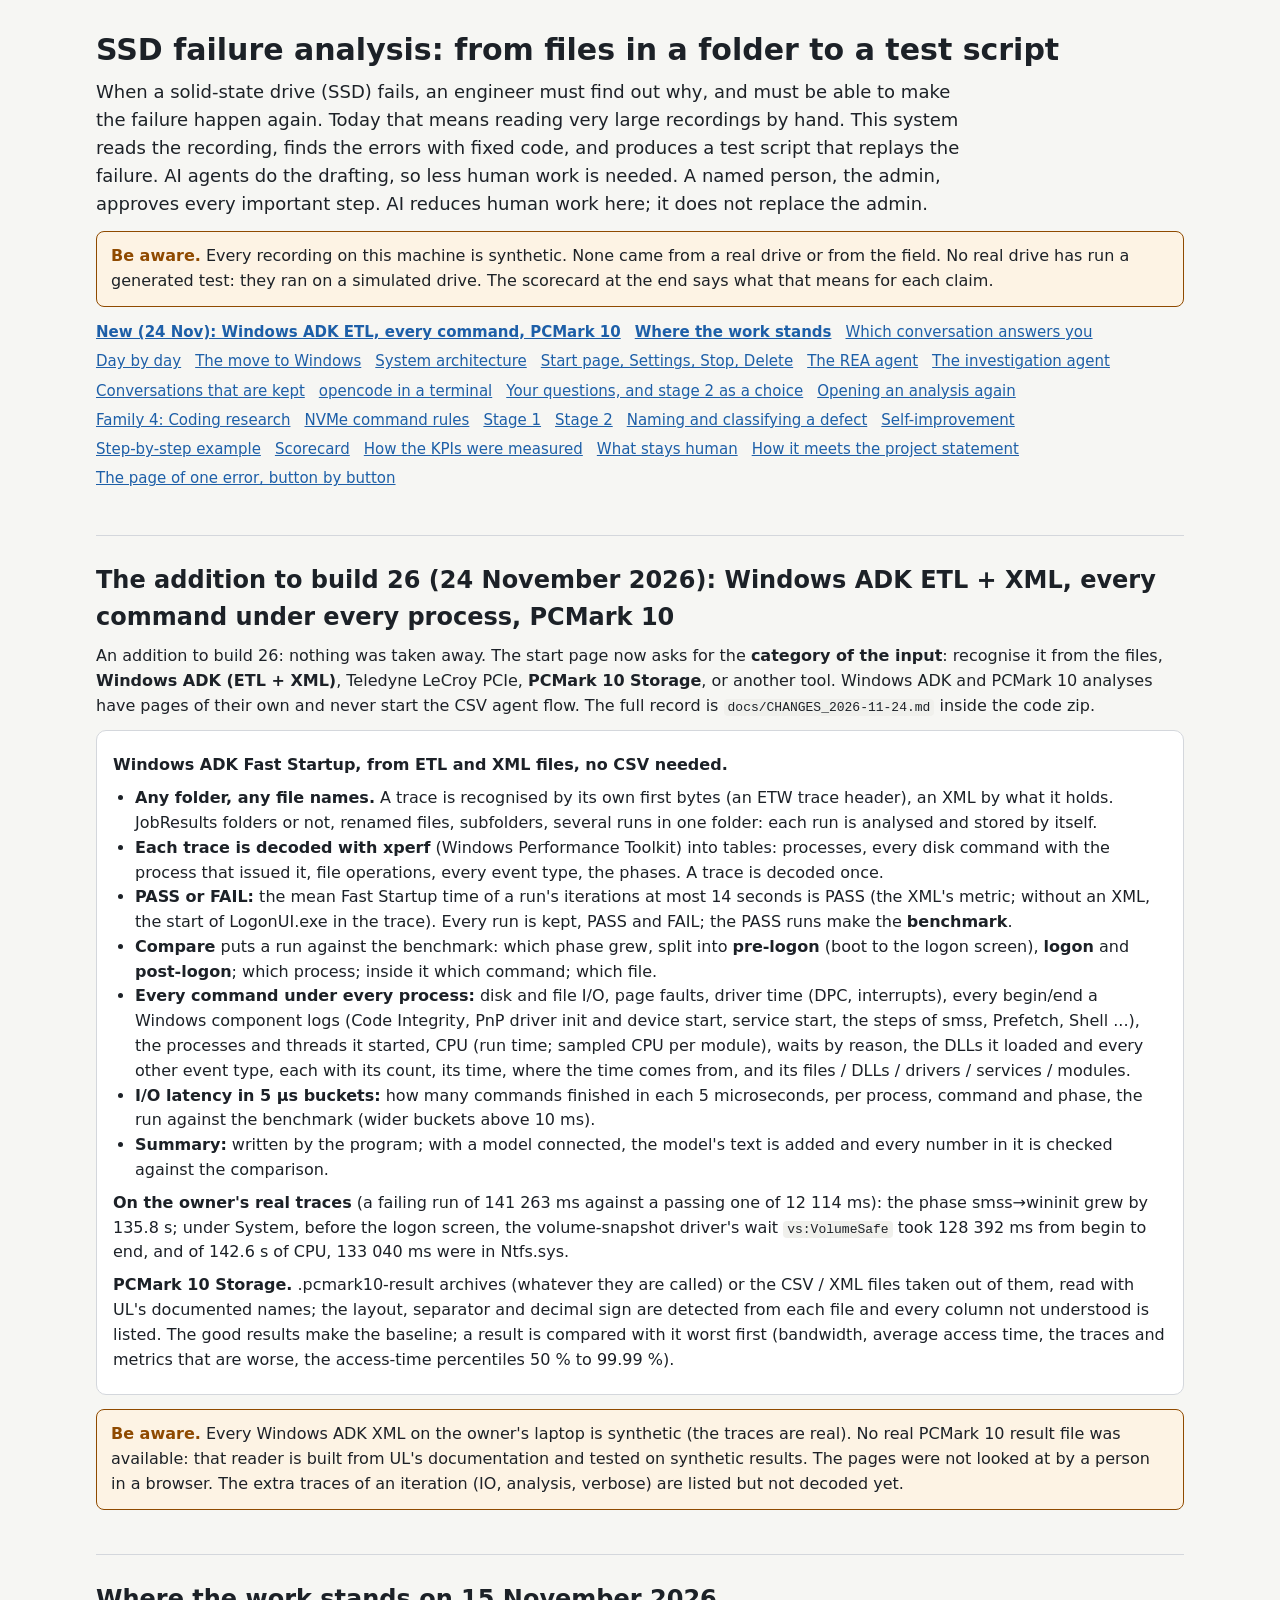
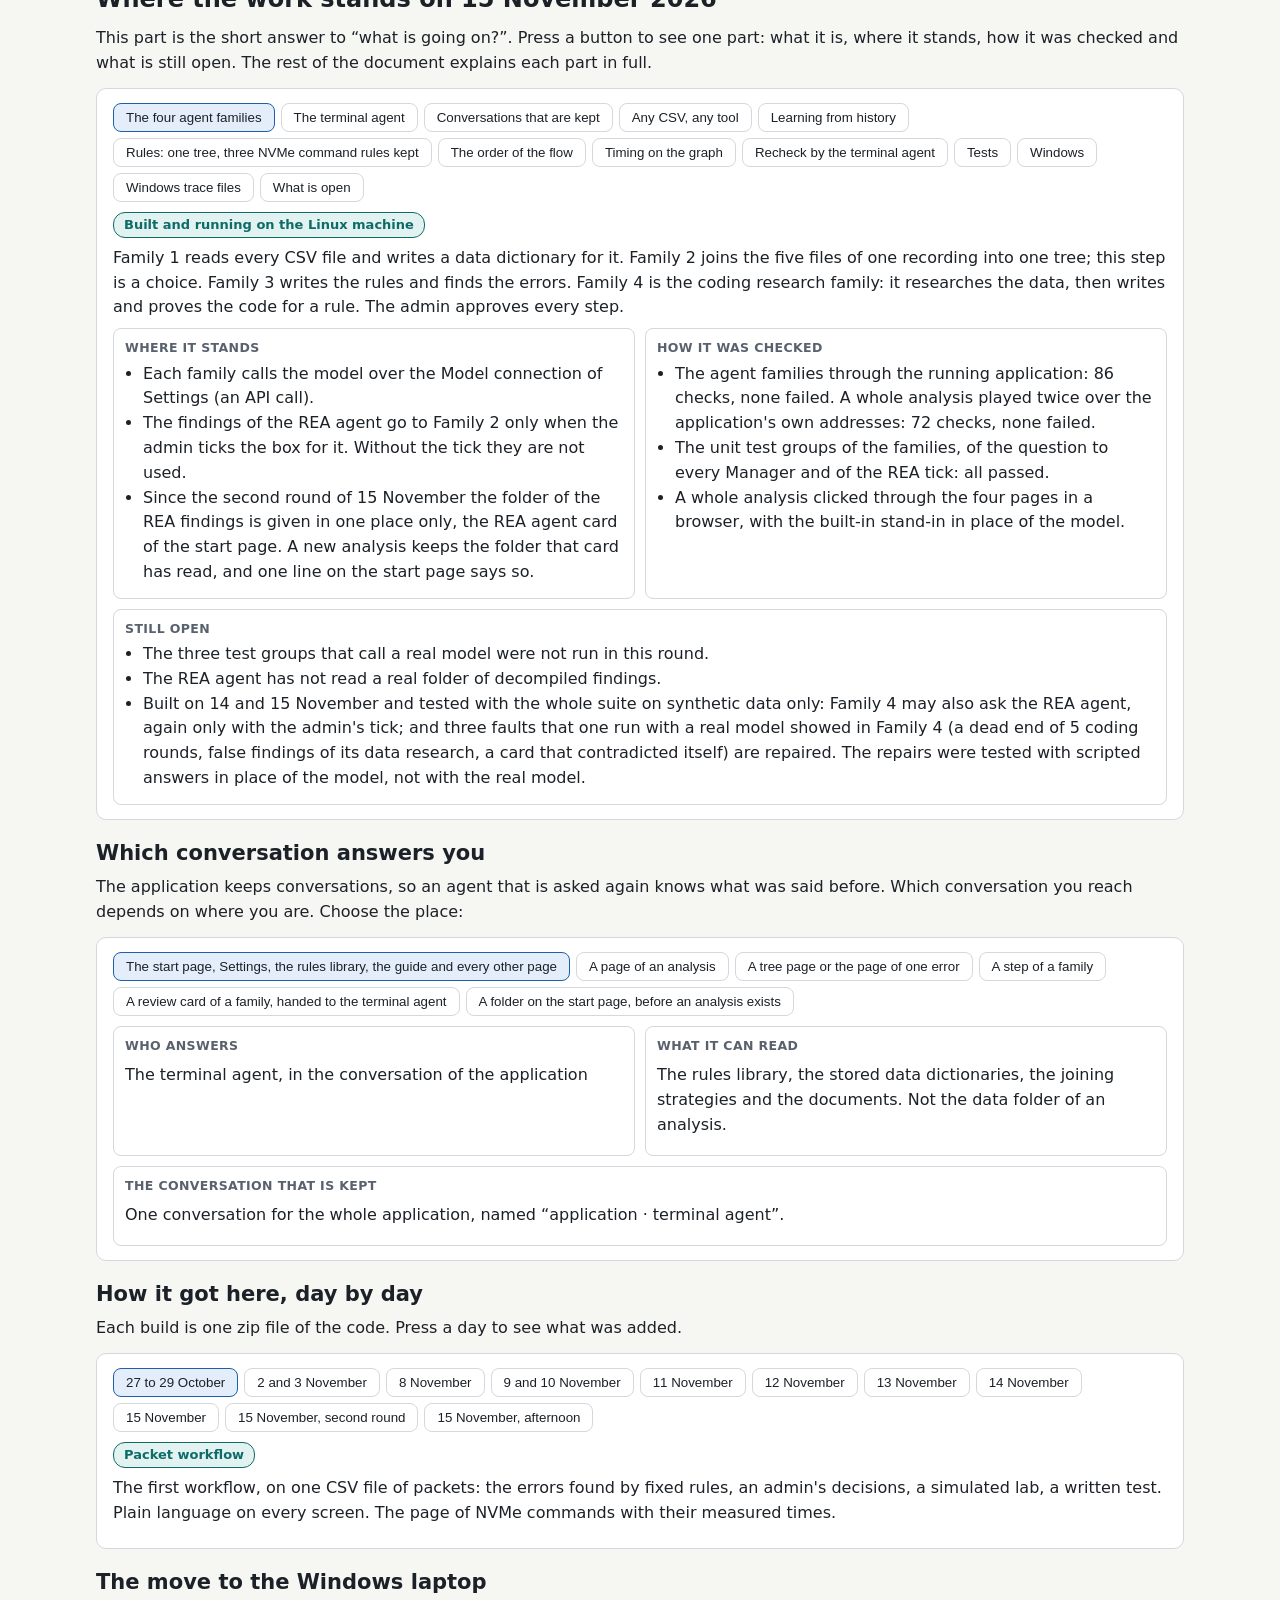
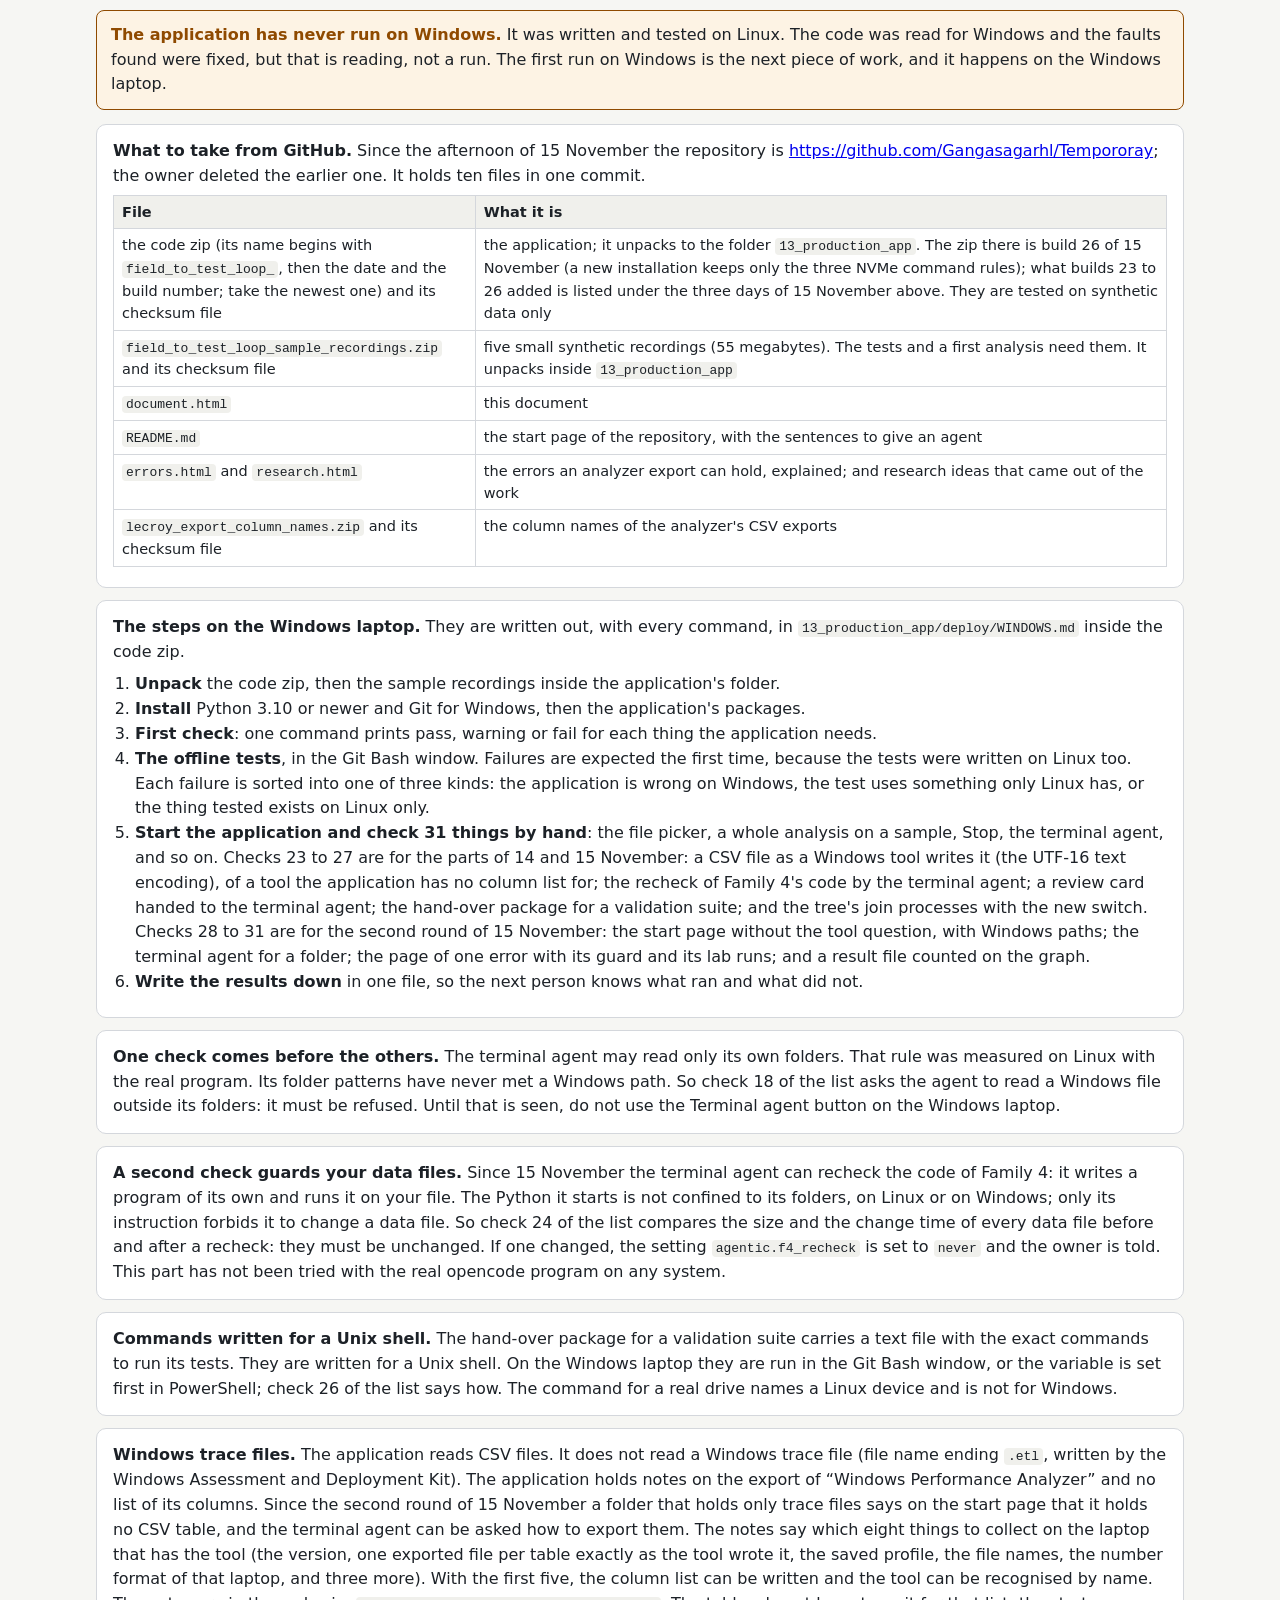
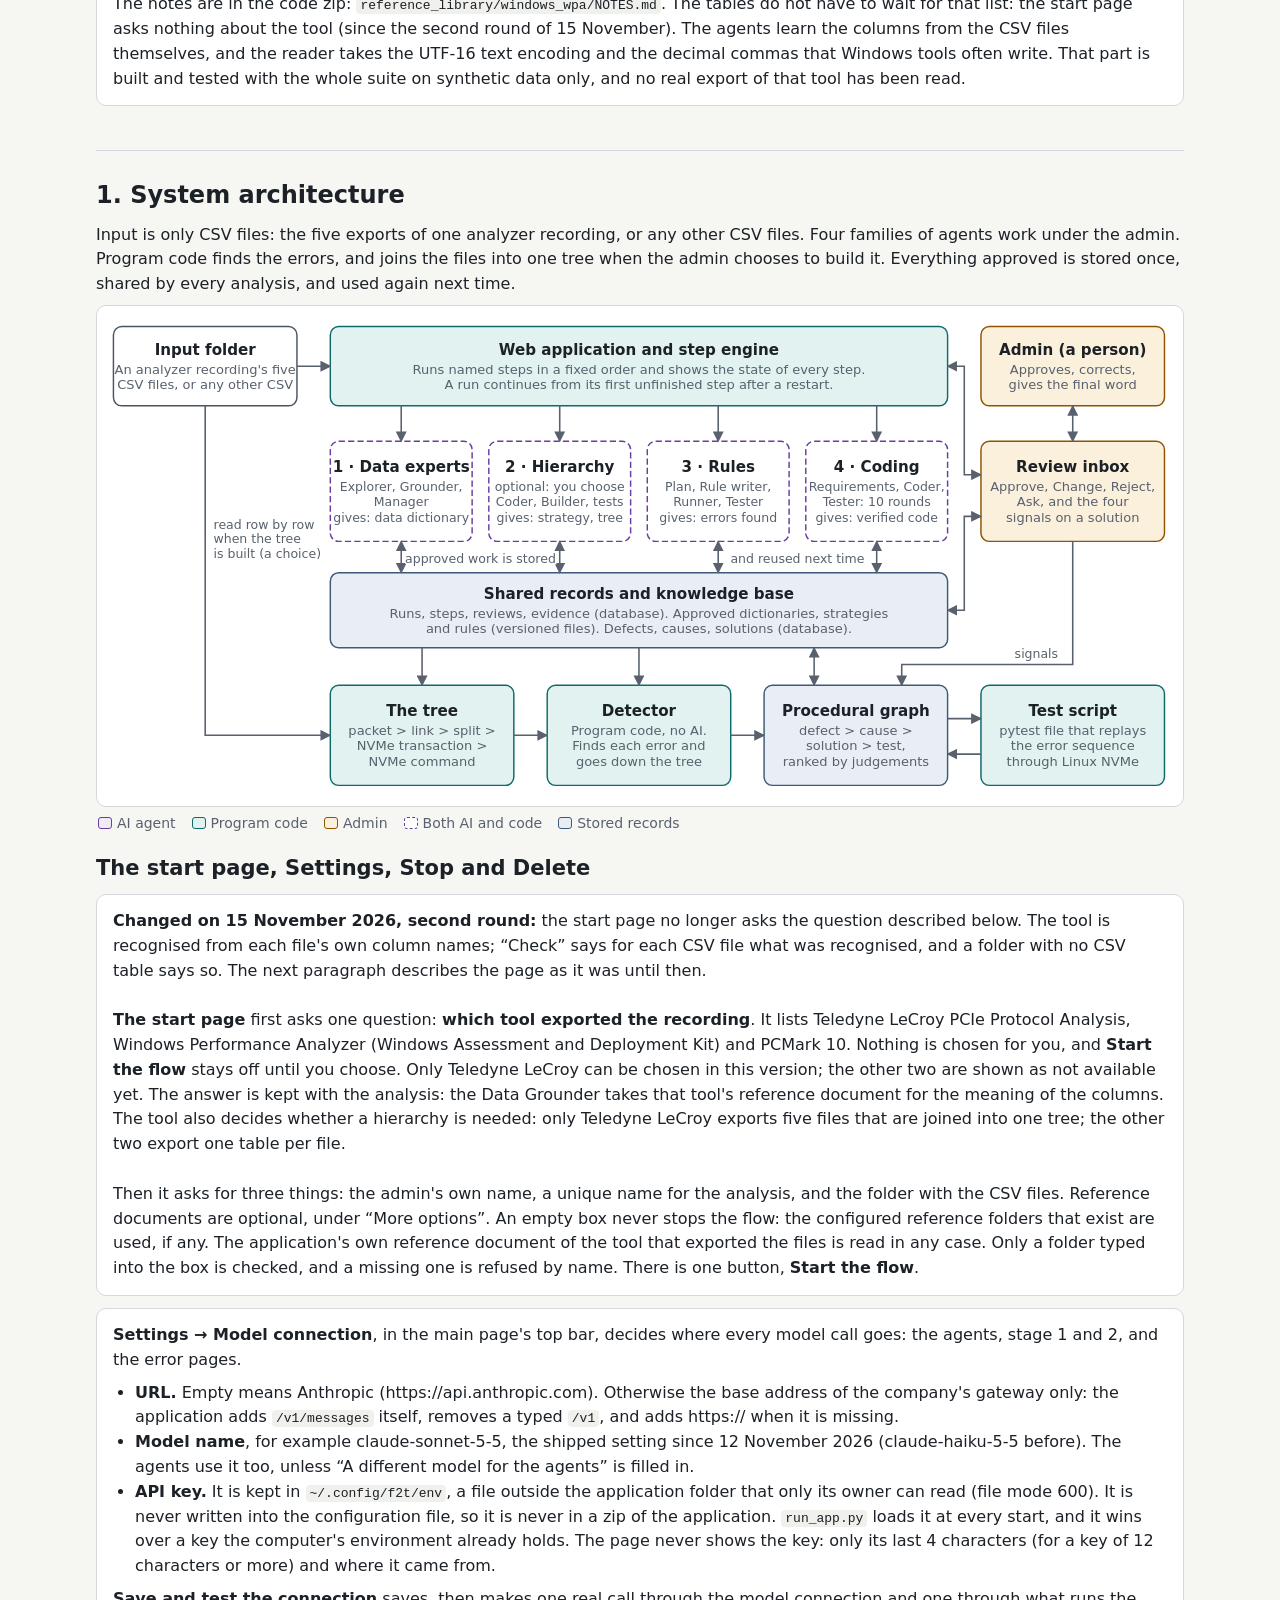
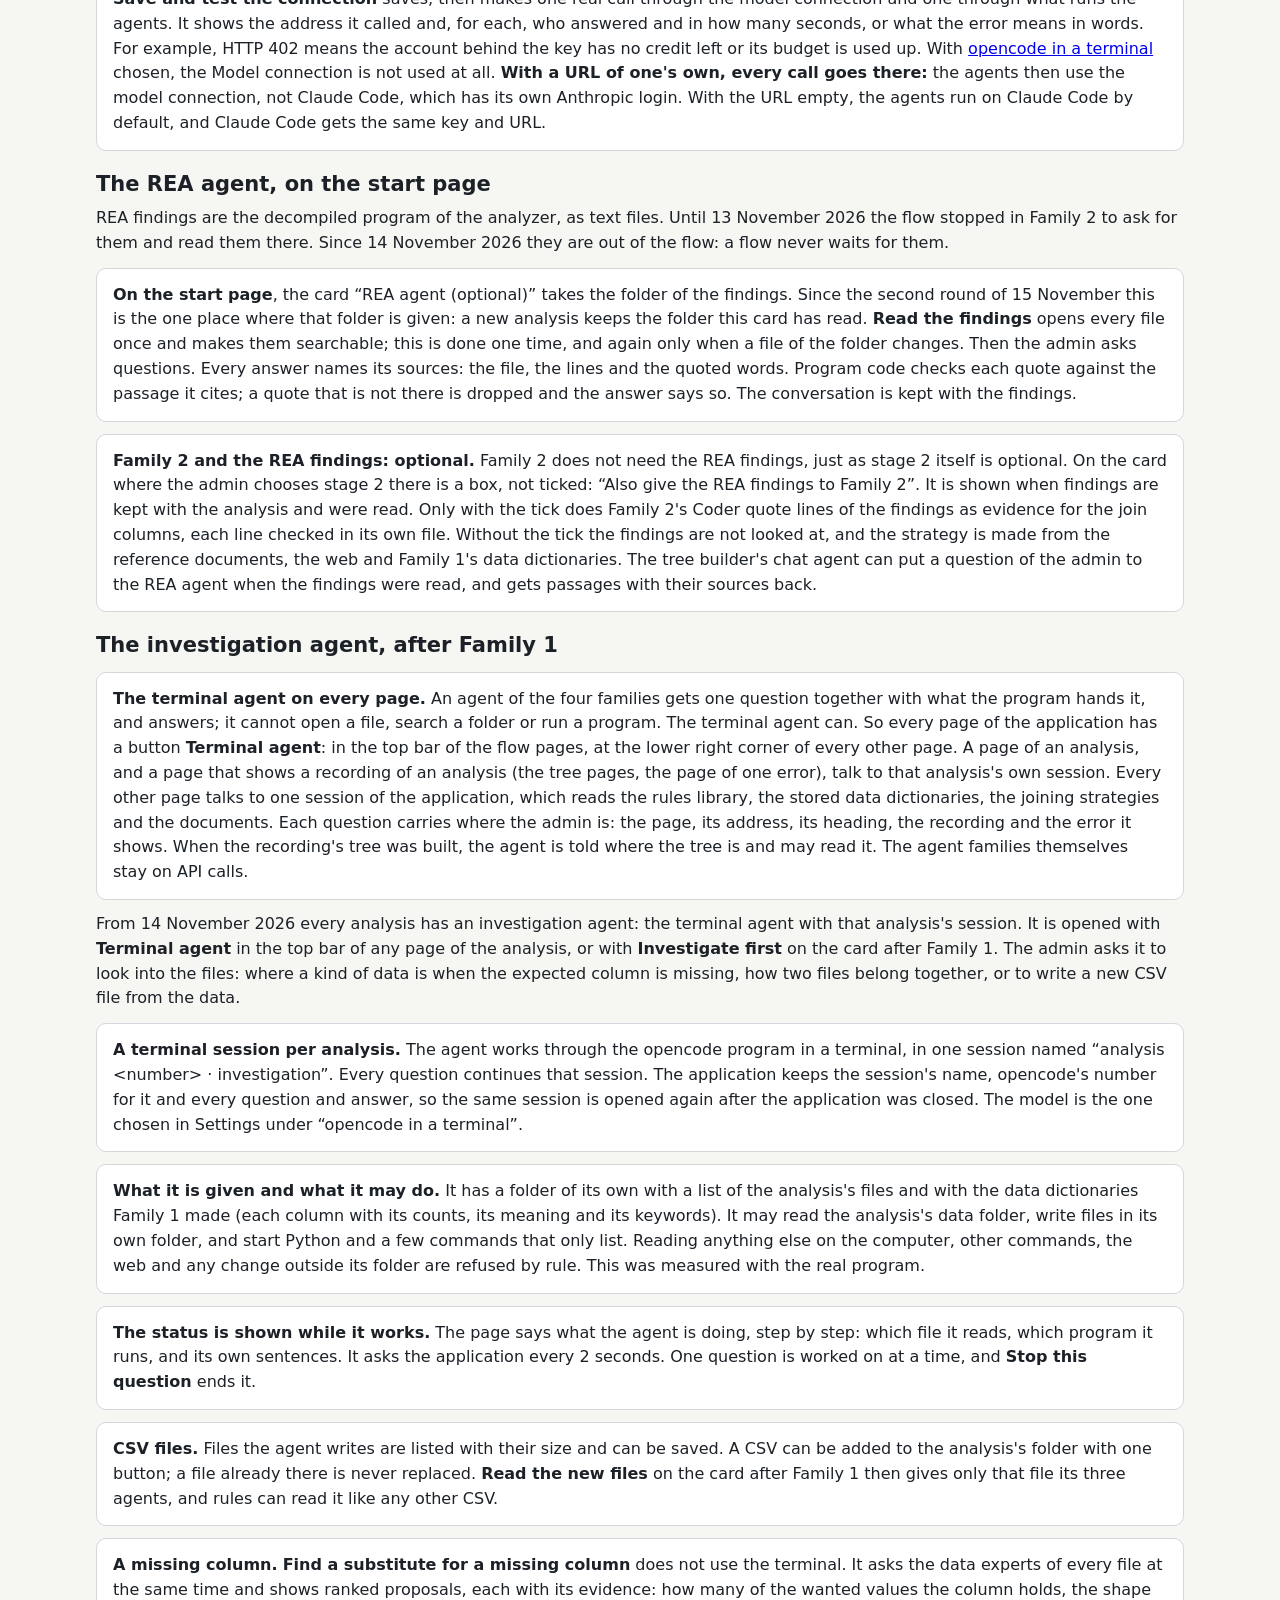
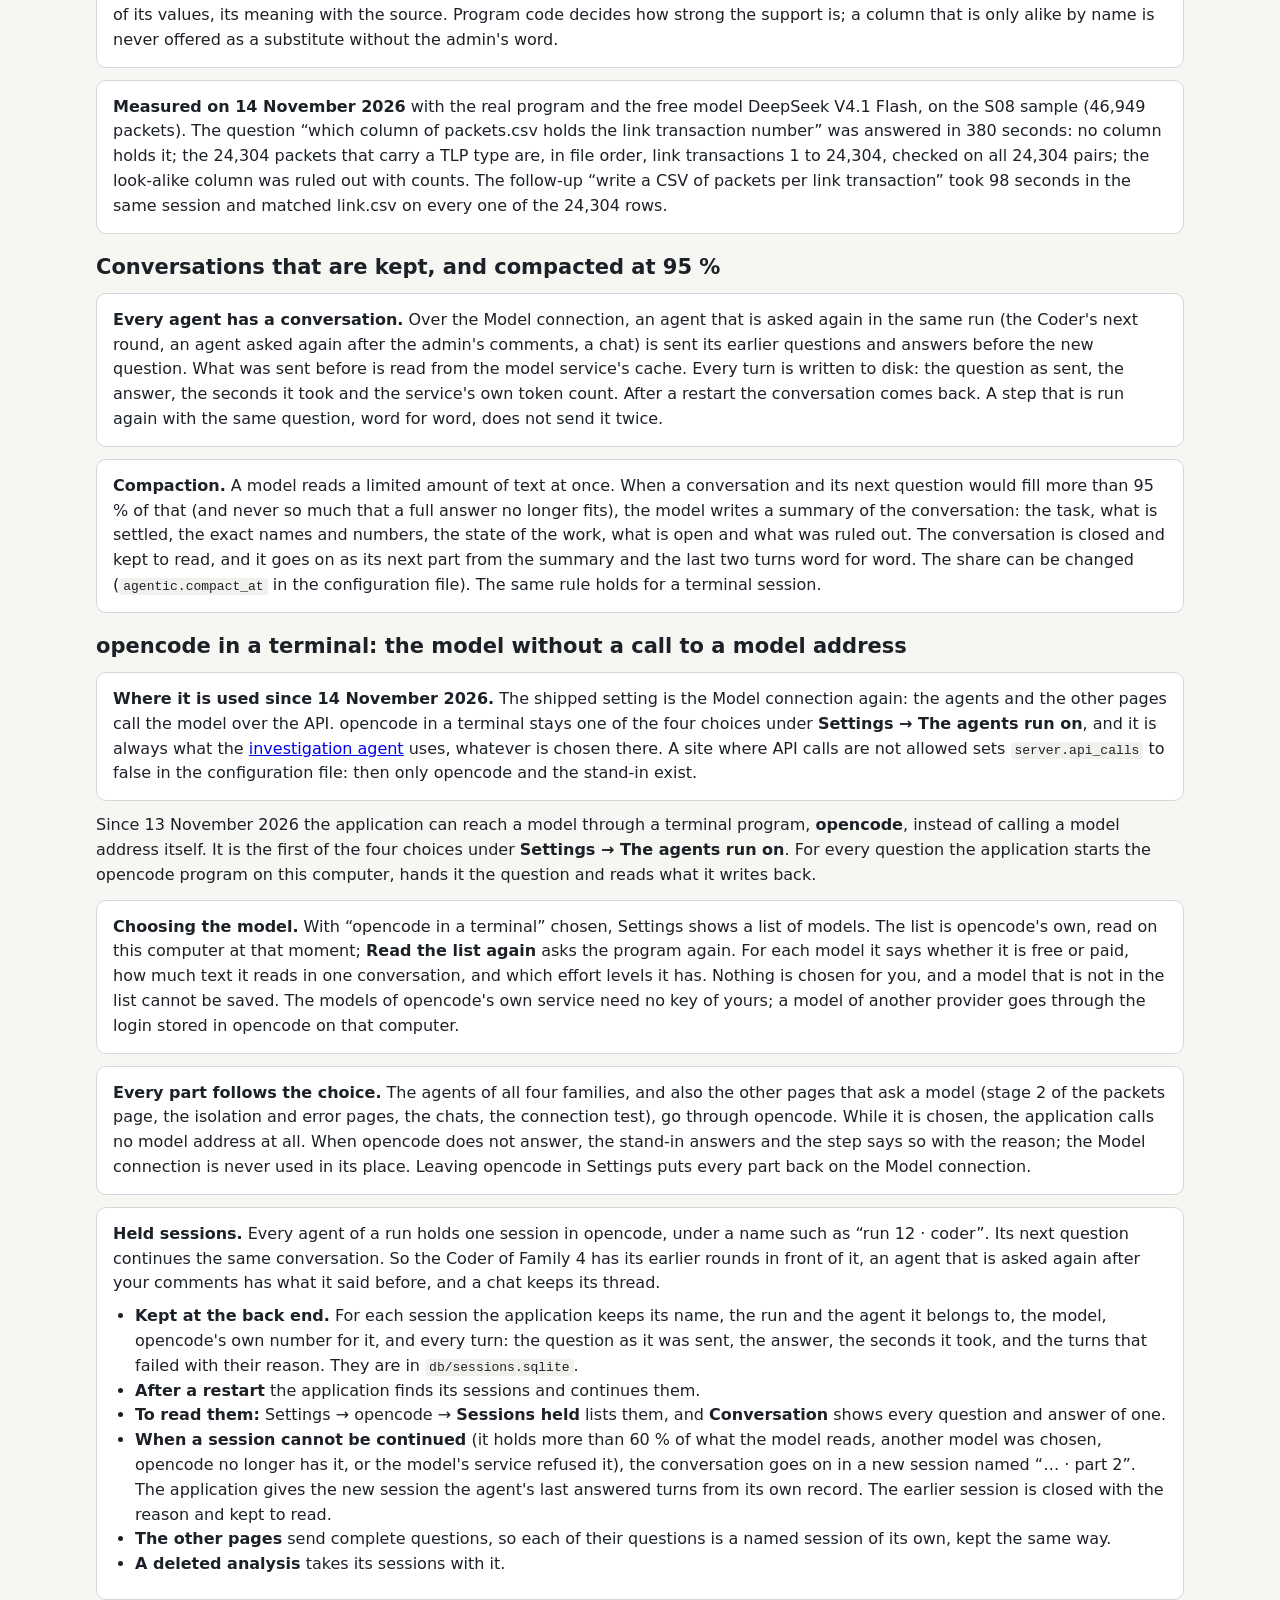
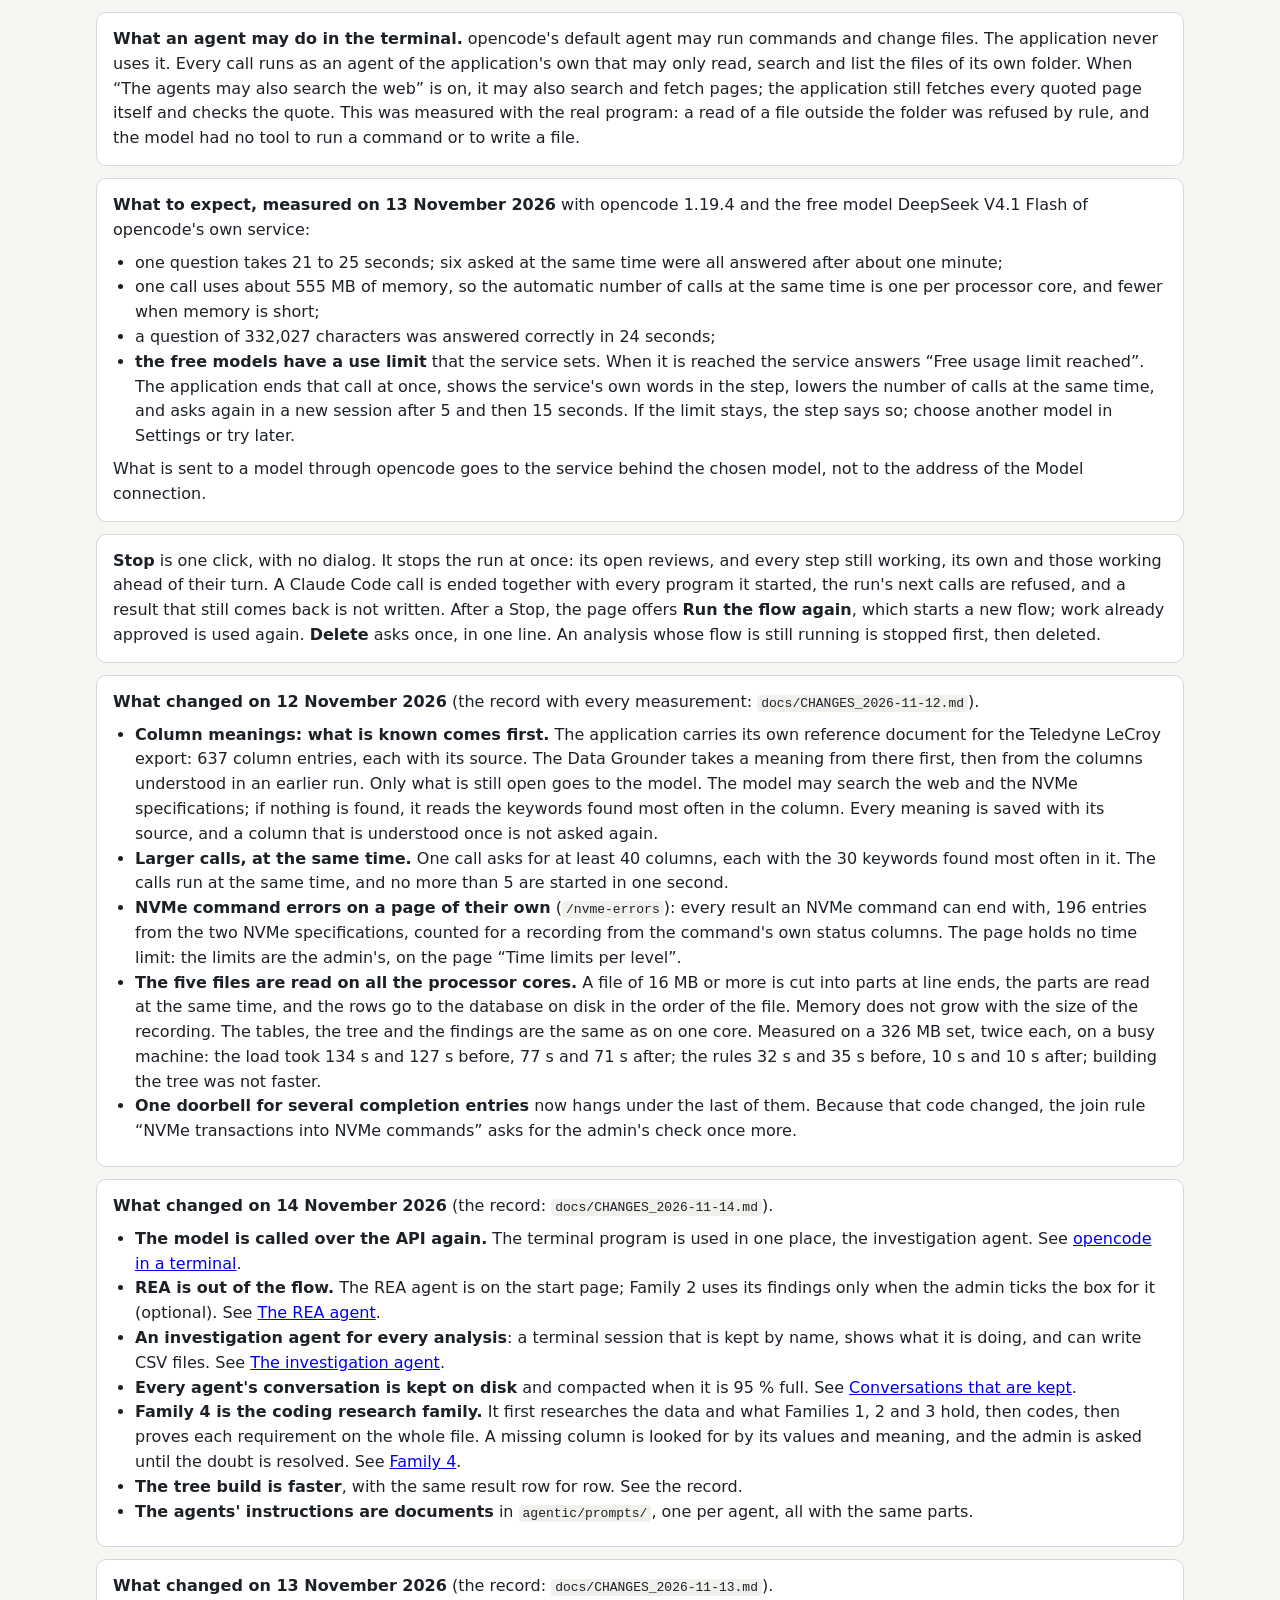
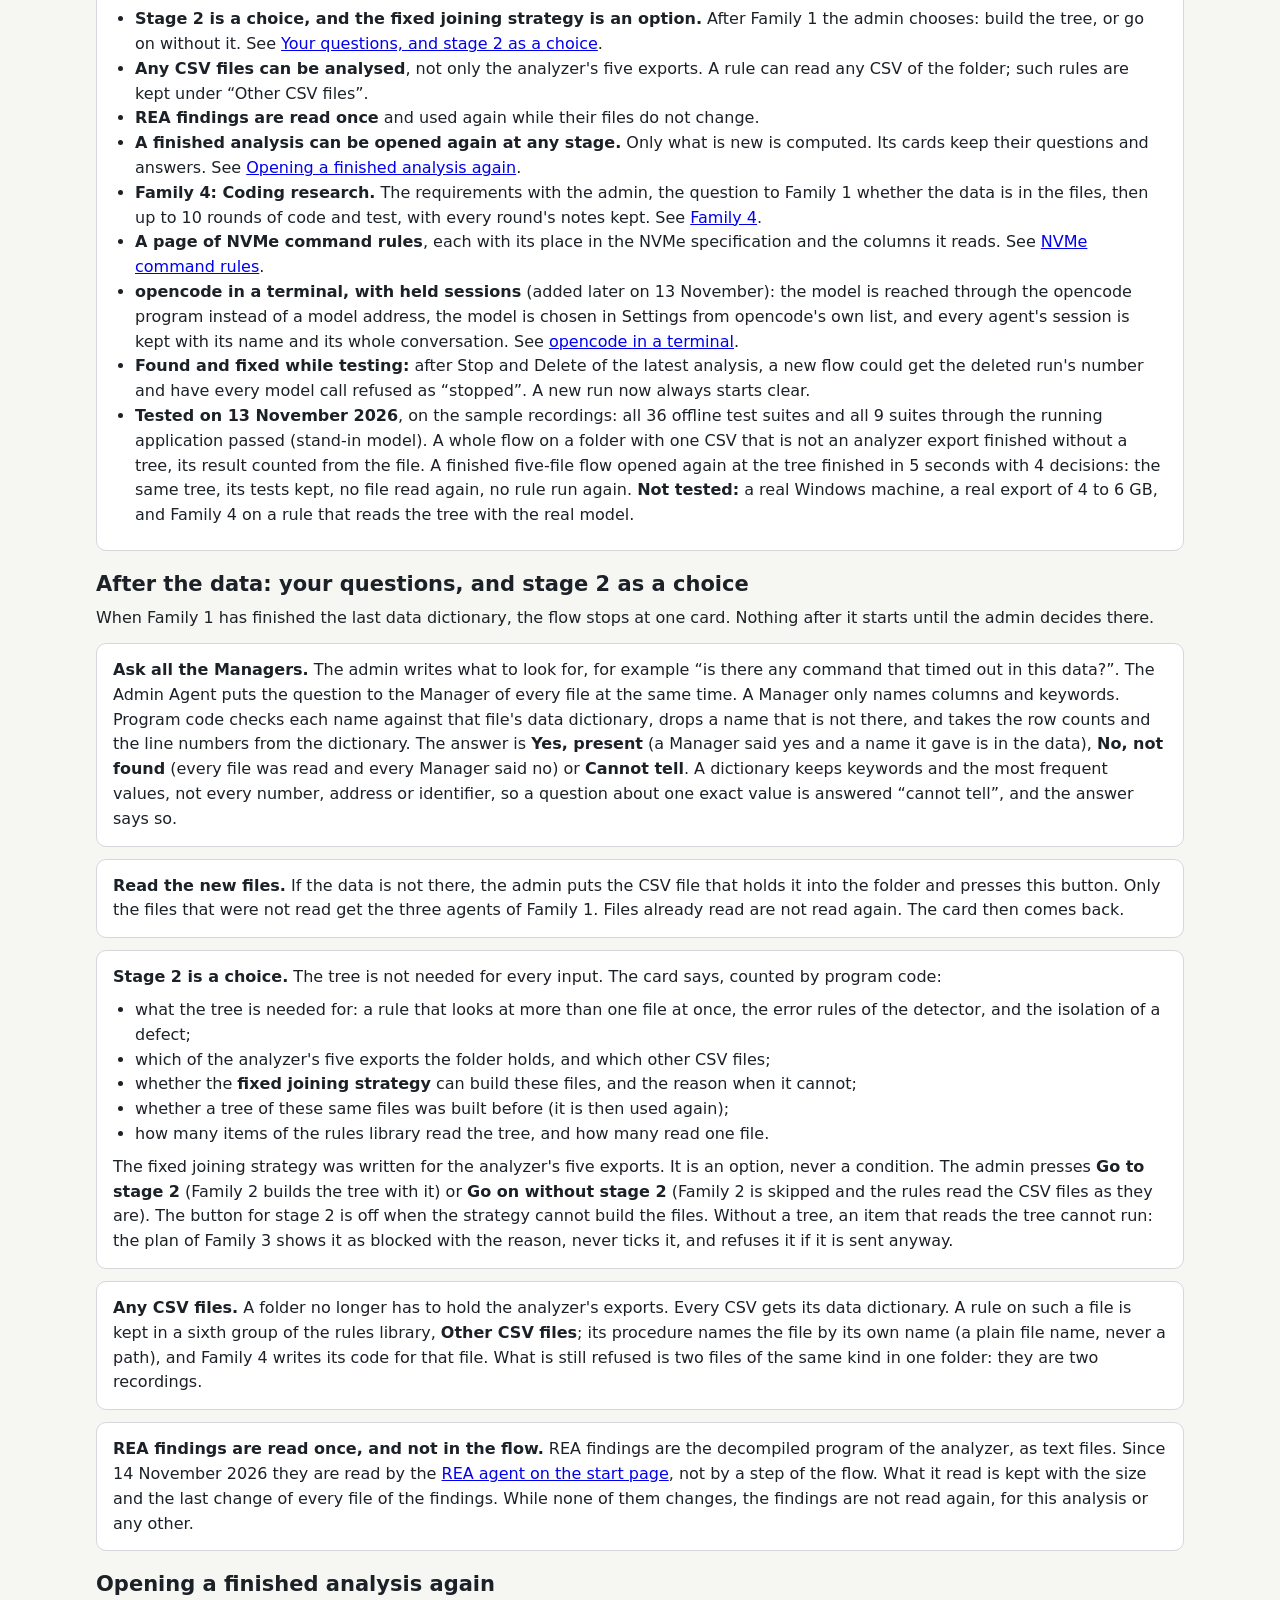
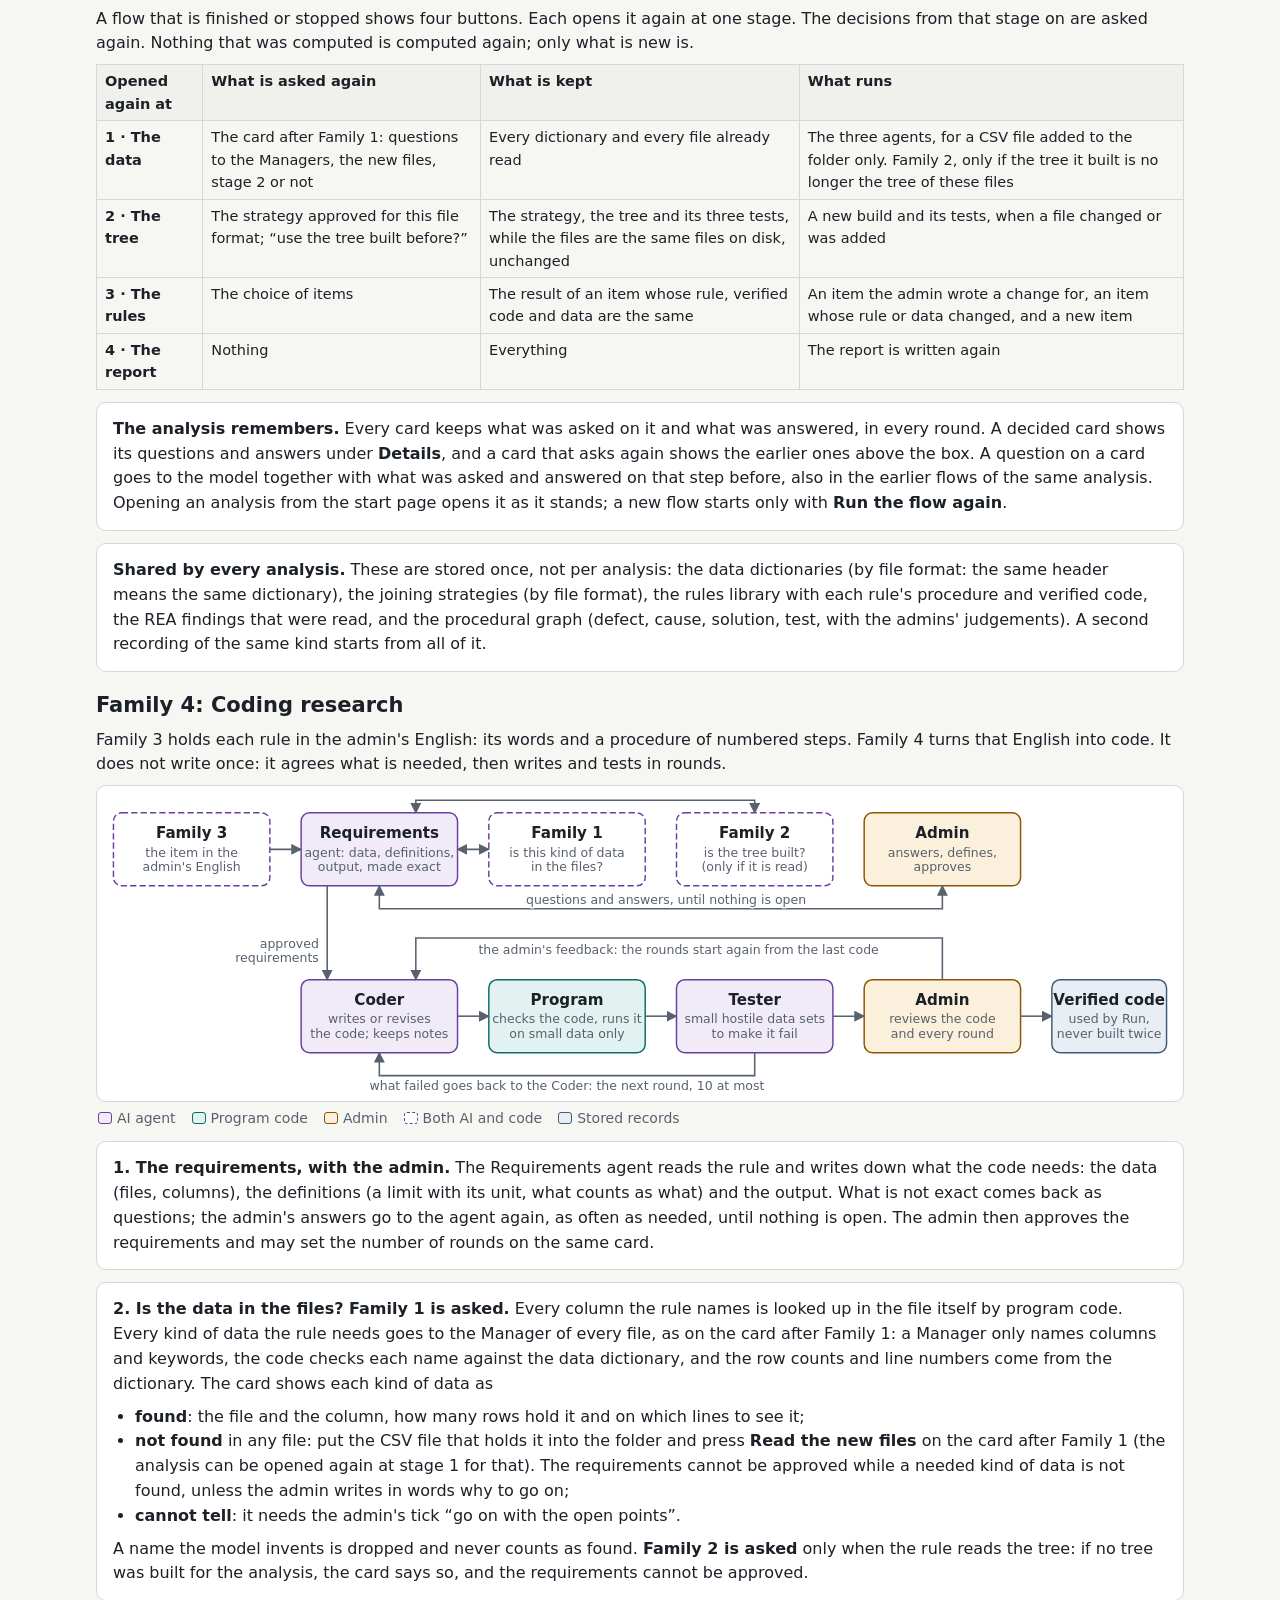
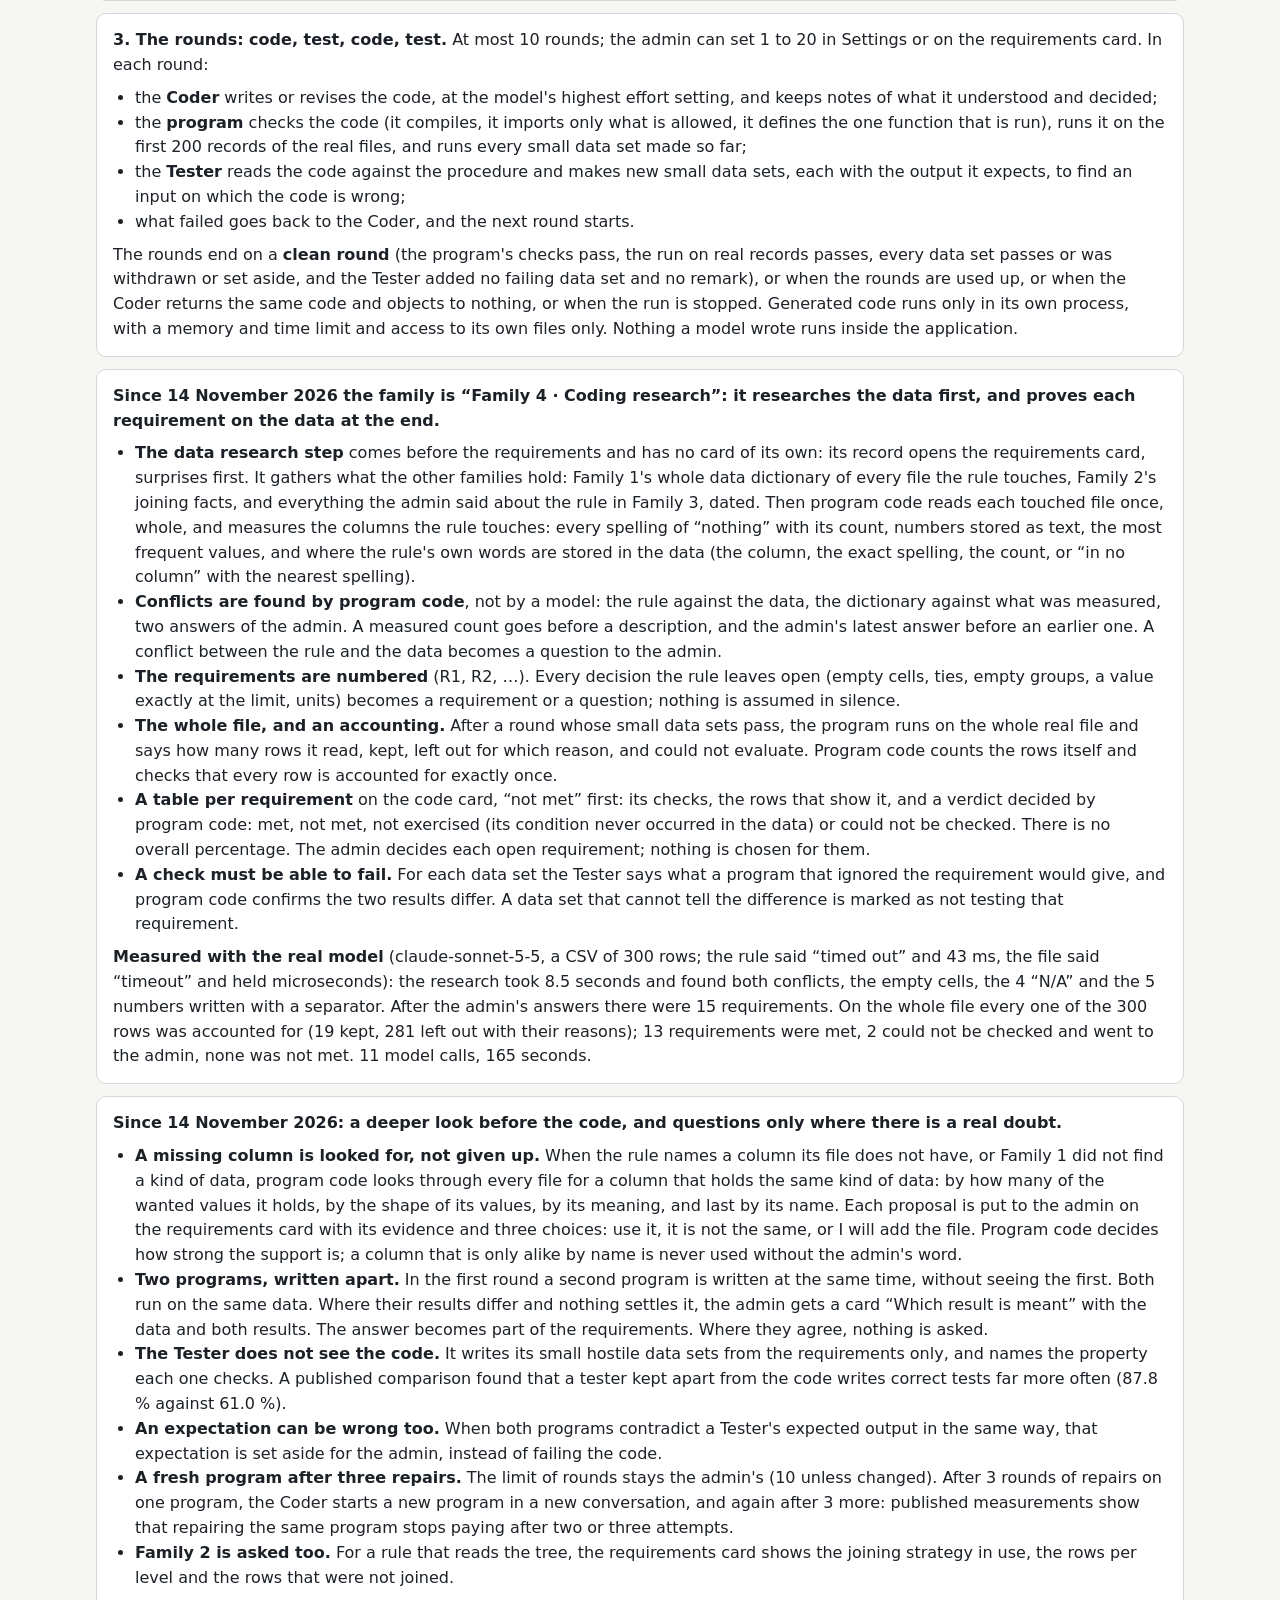
==== commit 51db52a7: "Add build 26 addition (2026-11-24): Windows ADK ETL + XML, every command per process, 5 us I/O laten" ====
--- a/document.html
+++ b/document.html
@@ -126,7 +126,25 @@
 <h1>SSD failure analysis: from files in a folder to a test script</h1>
 <p class="lead">When a solid-state drive (SSD) fails, an engineer must find out why, and must be able to make the failure happen again. Today that means reading very large recordings by hand. This system reads the recording, finds the errors with fixed code, and produces a test script that replays the failure. AI agents do the drafting, so less human work is needed. A named person, the admin, approves every important step. AI reduces human work here; it does not replace the admin.</p>
 <div class="banner"><b>Be aware.</b> Every recording on this machine is synthetic. None came from a real drive or from the field. No real drive has run a generated test: they ran on a simulated drive. The scorecard at the end says what that means for each claim.</div>
-<nav class="toc"><a href="#now"><b>Where the work stands</b></a><a href="#sessions">Which conversation answers you</a><a href="#days">Day by day</a><a href="#move">The move to Windows</a><a href="#arch">System architecture</a><a href="#settings">Start page, Settings, Stop, Delete</a><a href="#rea">The REA agent</a><a href="#investigate">The investigation agent</a><a href="#kept">Conversations that are kept</a><a href="#terminal">opencode in a terminal</a><a href="#choice">Your questions, and stage 2 as a choice</a><a href="#again">Opening an analysis again</a><a href="#f4">Family 4: Coding research</a><a href="#nvmerules">NVMe command rules</a><a href="#s1">Stage 1</a><a href="#s2">Stage 2</a><a href="#naming">Naming and classifying a defect</a><a href="#loop">Self-improvement</a><a href="#walk">Step-by-step example</a><a href="#score">Scorecard</a><a href="#kpihow">How the KPIs were measured</a><a href="#human">What stays human</a><a href="#meets">How it meets the project statement</a><a href="#buttons">The page of one error, button by button</a></nav>
+<nav class="toc"><a href="#adk"><b>New (24 Nov): Windows ADK ETL, every command, PCMark 10</b></a><a href="#now"><b>Where the work stands</b></a><a href="#sessions">Which conversation answers you</a><a href="#days">Day by day</a><a href="#move">The move to Windows</a><a href="#arch">System architecture</a><a href="#settings">Start page, Settings, Stop, Delete</a><a href="#rea">The REA agent</a><a href="#investigate">The investigation agent</a><a href="#kept">Conversations that are kept</a><a href="#terminal">opencode in a terminal</a><a href="#choice">Your questions, and stage 2 as a choice</a><a href="#again">Opening an analysis again</a><a href="#f4">Family 4: Coding research</a><a href="#nvmerules">NVMe command rules</a><a href="#s1">Stage 1</a><a href="#s2">Stage 2</a><a href="#naming">Naming and classifying a defect</a><a href="#loop">Self-improvement</a><a href="#walk">Step-by-step example</a><a href="#score">Scorecard</a><a href="#kpihow">How the KPIs were measured</a><a href="#human">What stays human</a><a href="#meets">How it meets the project statement</a><a href="#buttons">The page of one error, button by button</a></nav>
+
+<h2 id="adk">The addition to build 26 (24 November 2026): Windows ADK ETL + XML, every command under every process, PCMark 10</h2>
+<p>An addition to build 26: nothing was taken away. The start page now asks for the <b>category of the input</b>: recognise it from the files, <b>Windows ADK (ETL + XML)</b>, Teledyne LeCroy PCIe, <b>PCMark 10 Storage</b>, or another tool. Windows ADK and PCMark 10 analyses have pages of their own and never start the CSV agent flow. The full record is <code>docs/CHANGES_2026-11-24.md</code> inside the code zip.</p>
+<div class="card">
+<p><b>Windows ADK Fast Startup, from ETL and XML files, no CSV needed.</b></p>
+<ul>
+<li><b>Any folder, any file names.</b> A trace is recognised by its own first bytes (an ETW trace header), an XML by what it holds. JobResults folders or not, renamed files, subfolders, several runs in one folder: each run is analysed and stored by itself.</li>
+<li><b>Each trace is decoded with xperf</b> (Windows Performance Toolkit) into tables: processes, every disk command with the process that issued it, file operations, every event type, the phases. A trace is decoded once.</li>
+<li><b>PASS or FAIL:</b> the mean Fast Startup time of a run's iterations at most 14 seconds is PASS (the XML's metric; without an XML, the start of LogonUI.exe in the trace). Every run is kept, PASS and FAIL; the PASS runs make the <b>benchmark</b>.</li>
+<li><b>Compare</b> puts a run against the benchmark: which phase grew, split into <b>pre-logon</b> (boot to the logon screen), <b>logon</b> and <b>post-logon</b>; which process; inside it which command; which file.</li>
+<li><b>Every command under every process:</b> disk and file I/O, page faults, driver time (DPC, interrupts), every begin/end a Windows component logs (Code Integrity, PnP driver init and device start, service start, the steps of smss, Prefetch, Shell ...), the processes and threads it started, CPU (run time; sampled CPU per module), waits by reason, the DLLs it loaded and every other event type, each with its count, its time, where the time comes from, and its files / DLLs / drivers / services / modules.</li>
+<li><b>I/O latency in 5 µs buckets:</b> how many commands finished in each 5 microseconds, per process, command and phase, the run against the benchmark (wider buckets above 10 ms).</li>
+<li><b>Summary:</b> written by the program; with a model connected, the model's text is added and every number in it is checked against the comparison.</li>
+</ul>
+<p><b>On the owner's real traces</b> (a failing run of 141 263 ms against a passing one of 12 114 ms): the phase smss&rarr;wininit grew by 135.8 s; under System, before the logon screen, the volume-snapshot driver's wait <code>vs:VolumeSafe</code> took 128 392 ms from begin to end, and of 142.6 s of CPU, 133 040 ms were in Ntfs.sys.</p>
+<p><b>PCMark 10 Storage.</b> .pcmark10-result archives (whatever they are called) or the CSV / XML files taken out of them, read with UL's documented names; the layout, separator and decimal sign are detected from each file and every column not understood is listed. The good results make the baseline; a result is compared with it worst first (bandwidth, average access time, the traces and metrics that are worse, the access-time percentiles 50 % to 99.99 %).</p>
+</div>
+<div class="banner"><b>Be aware.</b> Every Windows ADK XML on the owner's laptop is synthetic (the traces are real). No real PCMark 10 result file was available: that reader is built from UL's documentation and tested on synthetic results. The pages were not looked at by a person in a browser. The extra traces of an iteration (IO, analysis, verbose) are listed but not decoded yet.</div>
 
 <h2 id="now">Where the work stands on 15 November 2026</h2>
 <p>This part is the short answer to &ldquo;what is going on?&rdquo;. Press a button to see one part: what it is, where it stands, how it was checked and what is still open. The rest of the document explains each part in full.</p>
